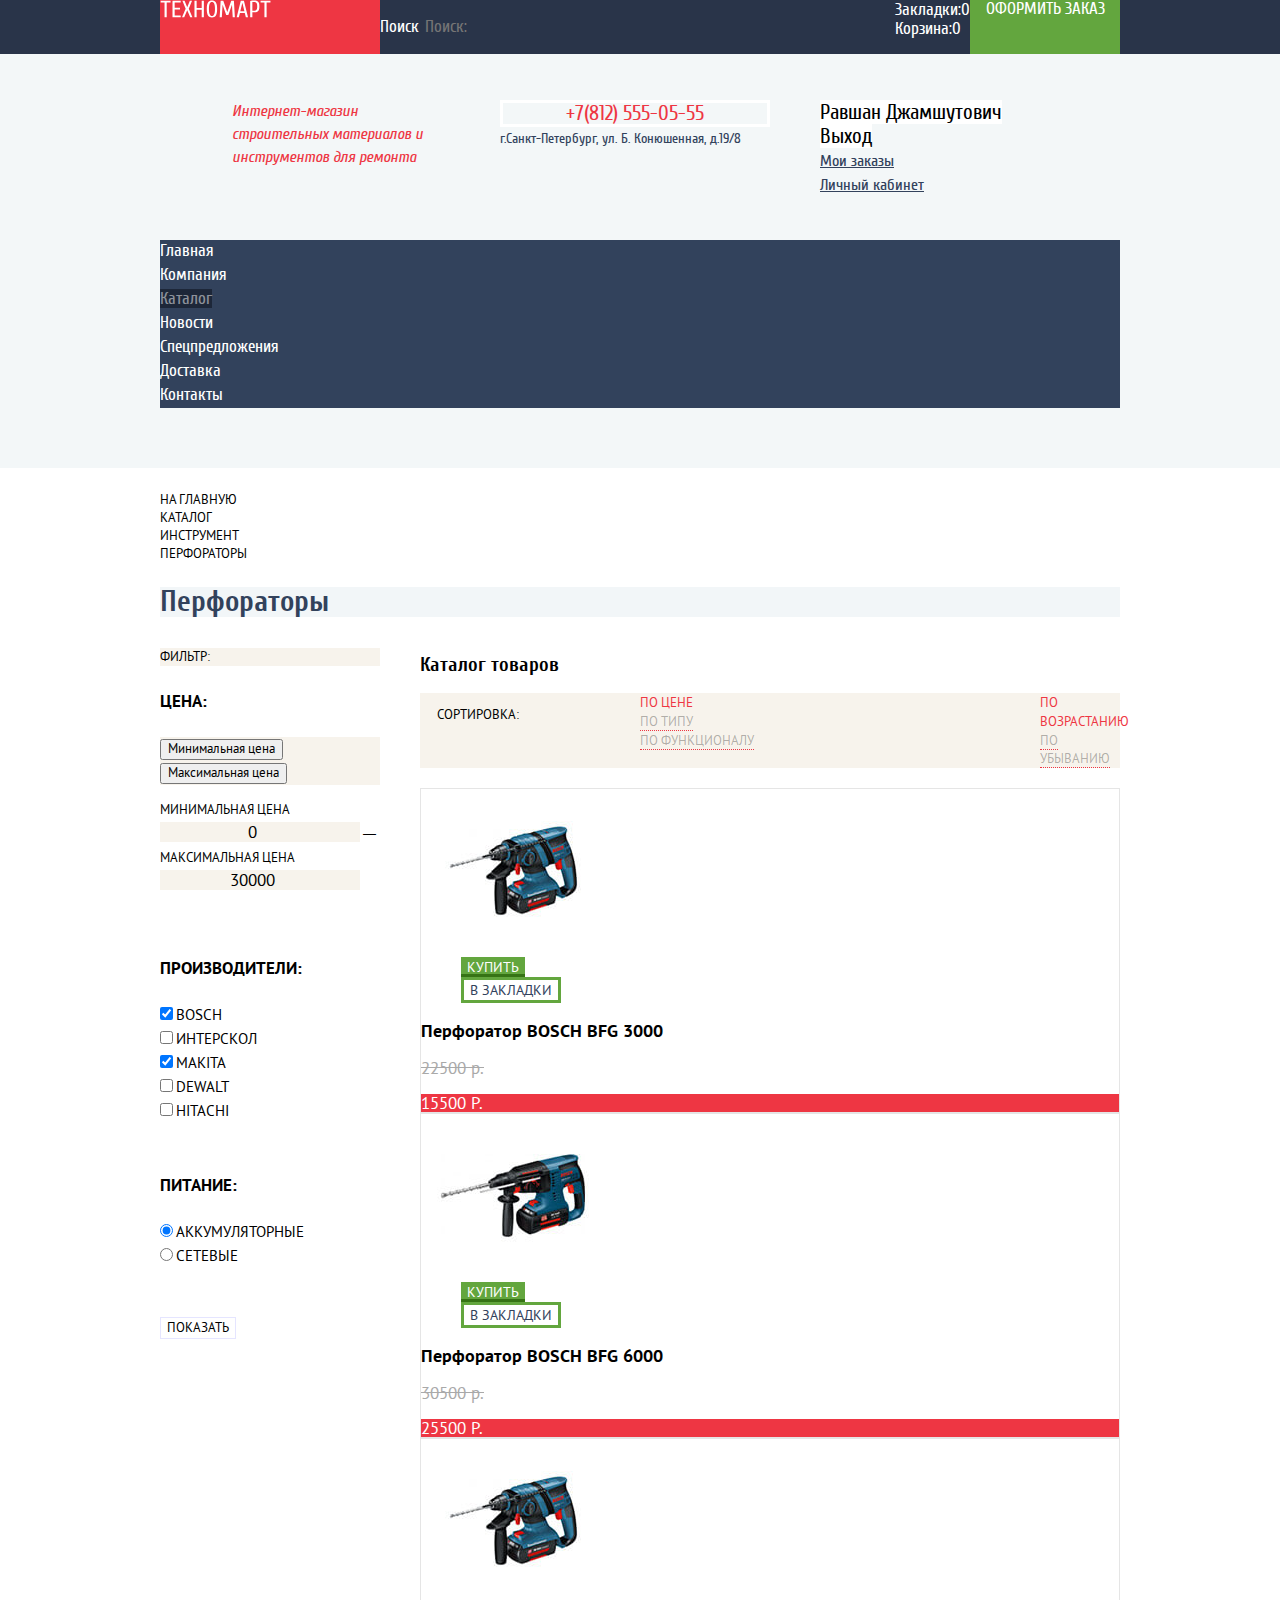
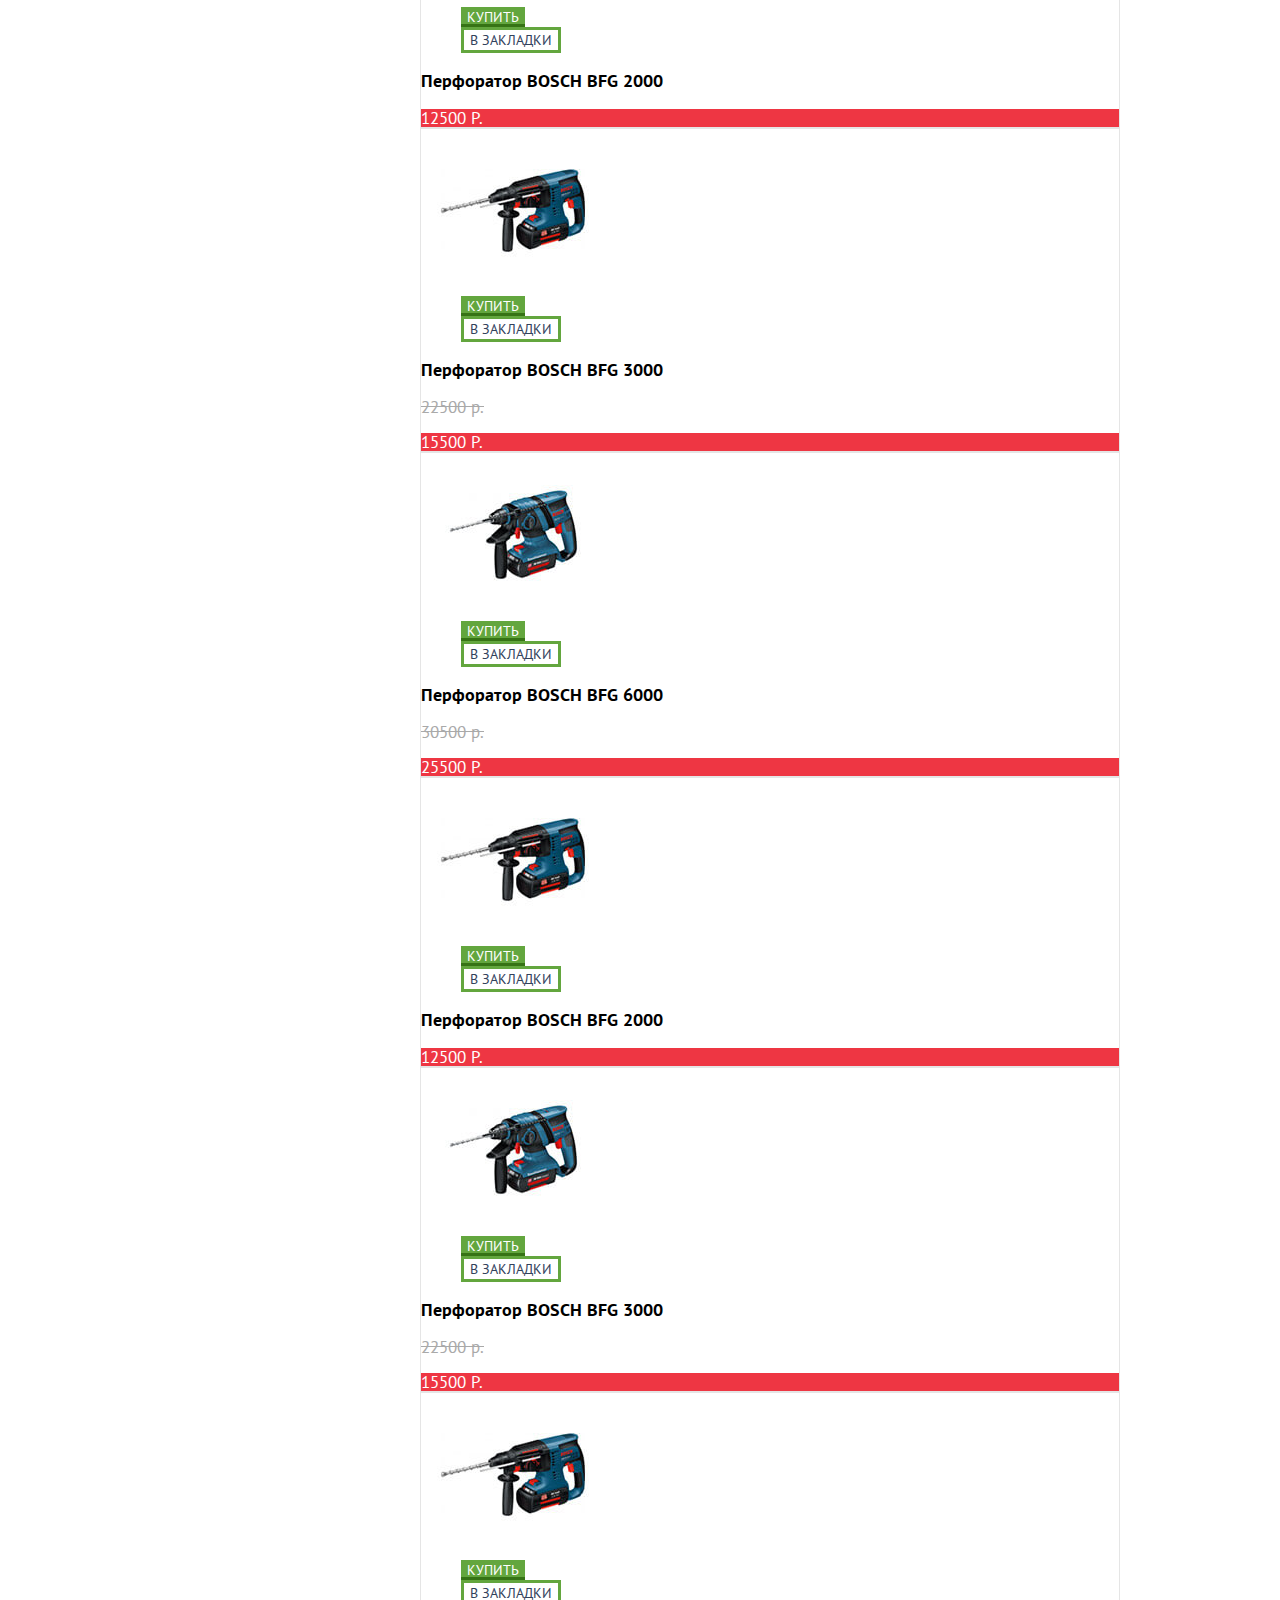
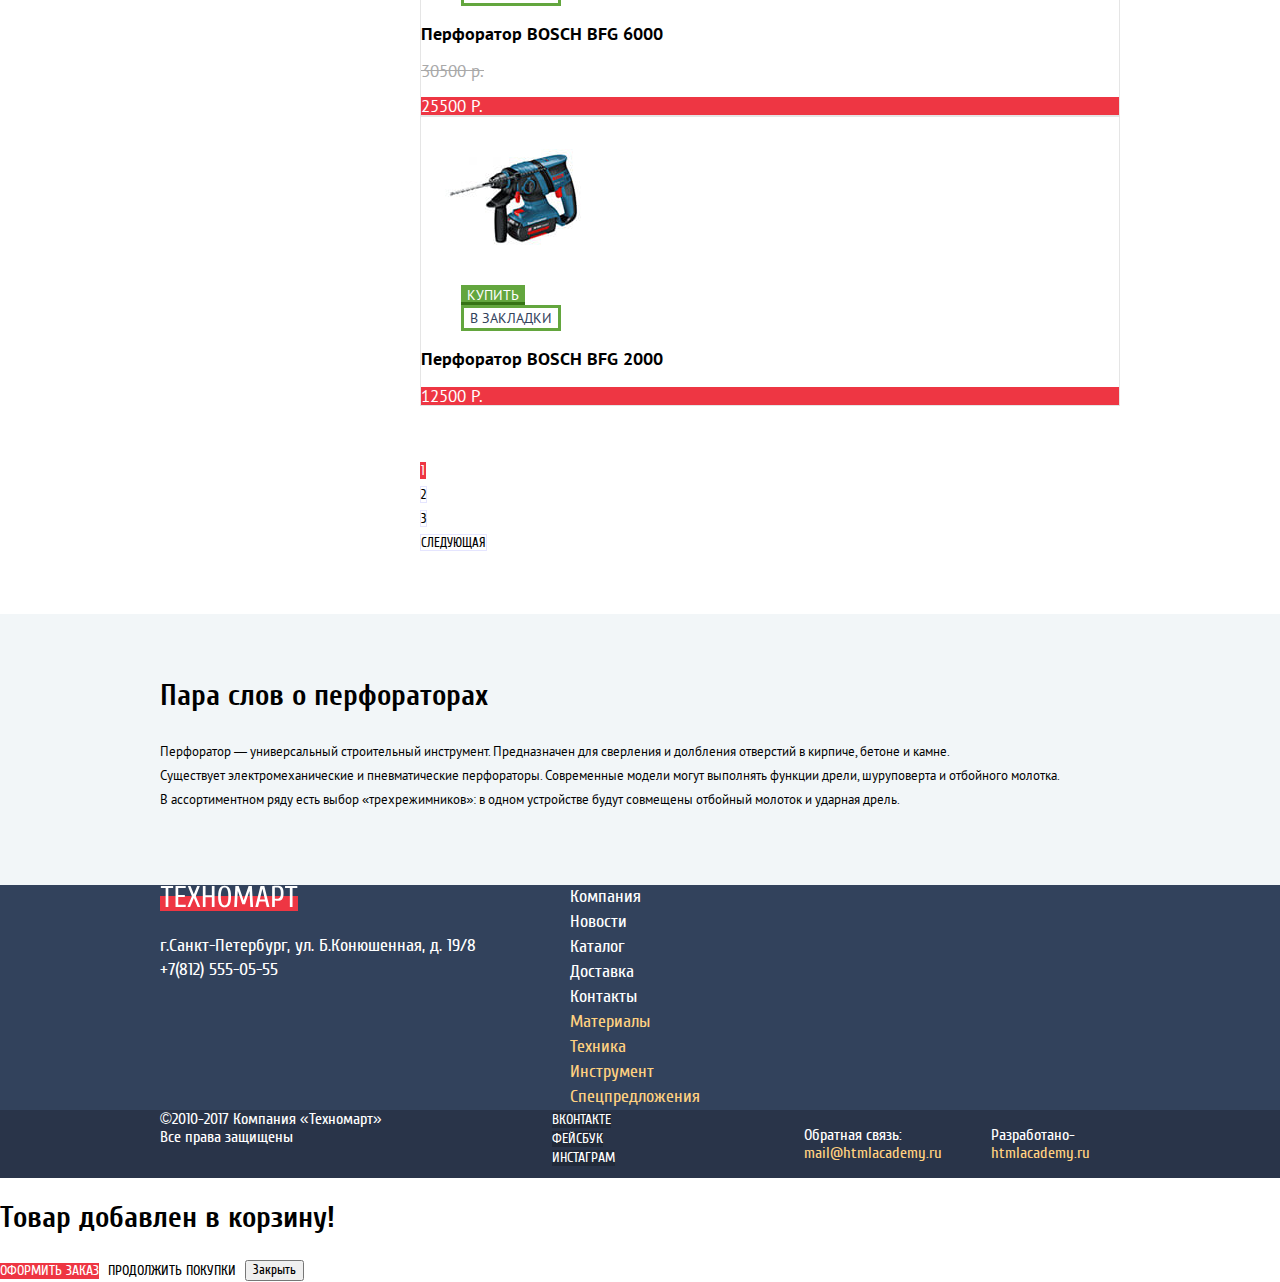
==== catalog.html @ 5a4600b7 "Реализация сетки сайта" ====
<!DOCTYPE html>
<html lang="ru">
  <head>
    <meta charset="utf-8">
    <title>HTML Academy: Техномарт</title>
    <link rel="stylesheet" href="css/normalize.css">
    <link rel="stylesheet" href="css/style.css">
  </head>
  <body>
    <header class="main-header main-header--inner">
      <div class="top-header">
        <div class="container top-header__container">
          <a class="logo top-header__logo" href="index.html">
            <img src="img/index-logo.svg" width="111" height="18" alt="Техномарт">
          </a>
          <div class="top-header__search">
            <form class="search" method="post" action="https://echo.htmlacademy.ru">
              <p>
                <label class="visually-hidden" for="header-search">Поиск</label>
                <input class="search__input" id="header-search" type="text" name="search" placeholder="Поиск:"/>
              </p>
            </form>
          </div>
          <ul class="services-navigation top-header__services">
            <li class="services-navigation__item services-navigation__item--bookmarks">
              <a class="button services-navigation__link services-navigation__link--empty" href="bookmarks.html">Закладки:<span>0</span></a>
            </li>
            <li class="services-navigation__item services-navigation__item--cart">
              <a class="button services-navigation__link services-navigation__link--empty" href="cart.html">Корзина:<span>0</span></a>
            </li>
          </ul>
          <a class="button top-header__order" href="order.html">Оформить заказ</a>
        </div>
      </div>
      <div class="container main-header__middle">
        <p class="main-header__title">Интернет-магазин строительных материалов и инструментов для ремонта</p>
        <div class="contact-info main-header__contact-info">
          <p class="contact-info__tel">+7(812) 555-05-55</p>
          <p class="contact-info__address">г.Санкт-Петербург, ул. Б.&nbsp;Конюшенная, д.19/8</p>
        </div>
        <div class="user main-header__user">
          <ul class="user__navigation main-header__user">
            <li>
              <a class="button user__button user__button--profile" href="profile.html">Равшан
                Джамшутович</a>
            </li>
            <li>
              <a class="button user__button" href="sing-out.html">Выход</a>
            </li>
          </ul>
          <ul class="user__services">
            <li>
              <a class="button user__button user__button--service" href="orders.html">Мои заказы</a>
            </li>
            <li>
              <a class="button user__button user__button--service" href="profile.html">Личный кабинет</a>
            </li>
          </ul>
        </div>
      </div>
      <div class="container">
        <nav class="navigation main-header__navigation">
          <ul class="navigation__list">
            <li class="navigation__item">
              <a class="navigation__link" href="index.html">Главная</a>
            </li>
            <li class="navigation__item">
              <a class="navigation__link" href="company.html">Компания</a>
            </li>
            <li class="navigation__item">
              <a class="navigation__link navigation__link--current">Каталог</a>
            </li>
            <li class="navigation__item">
              <a class="navigation__link" href="news.html">Новости</a>
            </li>
            <li class="navigation__item">
              <a class="navigation__link" href="special.html">Спецпредложения</a>
            </li>
            <li class="navigation__item">
              <a class="navigation__link" href="delivery.html">Доставка</a>
            </li>
            <li class="navigation__item">
              <a class="navigation__link" href="contacts.html">Контакты</a>
            </li>
          </ul>
        </nav>
      </div>
    </header>
    <main class="inner-page">
      <div class="container">
        <ul class="breadcrumbs inner-page__breadcrumbs">
          <li class="breadcrumbs__item breadcrumbs__item--home">
            <a class="breadcrumbs__link" href="index.html">На главную</a>
          </li>
          <li class="breadcrumbs__item">
            <a class="breadcrumbs__link" href="catalog.html">Каталог</a>
          </li>
          <li class="breadcrumbs__item">
            <a class="breadcrumbs__link" href="tools.html">Инструмент</a>
          </li>
          <li class="breadcrumbs_item breadcrumbs__item--current">
            Перфораторы
          </li>
        </ul>
        <h1 class="inner-page__title">Перфораторы</h1>
        <div class="inner-page__container">
          <section class="filter inner-page__filter">
            <h2 class="filter__title">Фильтр:</h2>
            <form method="post" action="https://echo.htmlacademy.ru">
              <fieldset class="range filter__group">
                <legend class="filter__group-title">Цена:</legend>
                <div class="range__view">
                  <button class="range__button" type="button">Минимальная цена</button>
                  <button class="range__button" type="button">Максимальная цена</button>
                </div>
                <p>
                  <label class="visually-hidden" for="range-min">Минимальная цена</label>
                  <input class="range__input" id="range-min" type="number" name="price-min" value="0" min="0">
                  <span>&mdash;</span>
                  <label class="visually-hidden" for="range-max">Максимальная цена</label>
                  <input class="range__input" id="range-max" type="number" name="price-max" value="30000" min="0">
                </p>
              </fieldset>
              <fieldset class="filter__group">
                <legend class="filter__group-title">Производители:</legend>
                <ul class="filter__list">
                  <li>
                    <input class="filter__input" id="brand-bosch" type="checkbox" name="brands" value="bosch" checked>
                    <label class="filter__label" for="brand-bosch">Bosch</label>
                  </li>
                  <li>
                    <input class="filter__input" id="brand-interscol" type="checkbox" name="brands" value="interscol">
                    <label class="filter__label" for="brand-interscol">Интерскол</label>
                  </li>
                  <li>
                    <input class="filter__input" id="brand-makita" type="checkbox" name="brands" value="makita" checked>
                    <label class="filter__label" for="brand-makita">Makita</label>
                  </li>
                  <li>
                    <input class="filter__input" id="brand-dewalt" type="checkbox" name="brands" value="dewalt">
                    <label class="filter__label" for="brand-dewalt">Dewalt</label>
                  </li>
                  <li>
                    <input class="filter__input" id="brand-hitachi" type="checkbox" name="brands" value="hitachi">
                    <label class="filter__label" for="brand-hitachi">Hitachi</label>
                  </li>
                </ul>
              </fieldset>
              <fieldset class="filter__group">
                <legend class="filter__group-title">Питание:</legend>
                <ul class="filter__list">
                  <li>
                    <input class="filter__input" id="power-battery" type="radio" name="power" value="power-battery"
                           checked>
                    <label class="filter__label" for="power-battery">Аккумуляторные</label>
                  </li>
                  <li>
                    <input class="filter__input" id="main-power-supply" type="radio" name="power"
                           value="main-power-supply">
                    <label class="filter__label" for="main-power-supply">Сетевые</label>
                  </li>
                </ul>
              </fieldset>
              <button class="button filter__button" type="submit">Показать</button>
            </form>
          </section>
          <section class="catalog inner-page__catalog">
            <h2 class="visually-hidden">Каталог товаров</h2>
            <div class="sort-panel catalog__sort">
              <p class="sort-panel__title">Сортировка:</p>
              <ul class="sort-panel__list">
                <li class="sort-panel__item">
                  <a class="button sort-panel__link sort-panel__link--current">По цене</a>
                </li>
                <li class="sort-panel__item">
                  <a class="button sort-panel__link" href="#">По типу</a>
                </li>
                <li class="sort-panel__item">
                  <a class="button sort-panel__link" href="#">По функционалу</a>
                </li>
              </ul>
              <ul class="sort-panel__list sort-panel__list--direction">
                <li class="sort-panel__item sort-panel__item--current">
                  <a class="button sort-panel__link sort-panel__link--current">По возрастанию</a>
                </li>
                <li class="sort-panel__item">
                  <a class="button sort-panel__link" href="#">По убыванию</a>
                </li>
              </ul>
            </div>
            <ul class="catalog__list">
              <li class="catalog__item">
                <article class="card">
                  <img class="card__thumbnail" src="img/products/tools-2.jpg" width="184" height="164"
                       alt="Перфоратор BOSCH BFG 3000">
                  <ul class="card__actions-list">
                    <li class="card__actions-item">
                      <button class="button card__actions-cart" type="button">Купить</button>
                    </li>
                    <li class="card__actions-item">
                      <button class="button card__actions-bookmark" type="button">В закладки</button>
                    </li>
                  </ul>
                  <a href="#"><h3 class="card__title">Перфоратор BOSCH BFG 3000</h3></a>
                  <p class="card__origin-price">22500 р.</p>
                  <div class="card__current-price">15500 р.</div>
                </article>
              </li>
              <li class="catalog__item">
                <article class="card">
                  <img class="card__thumbnail" src="img/products/tools-3.jpg" width="184" height="164"
                       alt="Перфоратор BOSCH BFG 6000">
                  <ul class="card__actions-list">
                    <li class="card__actions-item">
                      <button class="button card__actions-cart" type="button">Купить</button>
                    </li>
                    <li class="card__actions-item">
                      <button class="button card__actions-bookmark" type="button">В закладки</button>
                    </li>
                  </ul>
                  <a href="#"><h3 class="card__title">Перфоратор BOSCH BFG 6000</h3></a>
                  <p class="card__origin-price">30500 р.</p>
                  <div class="card__current-price">25500 р.</div>
                </article>
              </li>
              <li class="catalog__item">
                <article class="card card--new">
                  <img class="card__thumbnail" src="img/products/tools-2.jpg" width="184" height="164"
                       alt="Перфоратор BOSCH BFG 2000">
                  <ul class="card__actions-list">
                    <li class="card__actions-item">
                      <button class="button card__actions-cart" type="button">Купить</button>
                    </li>
                    <li class="card__actions-item">
                      <button class="button card__actions-bookmark" type="button">В закладки</button>
                    </li>
                  </ul>
                  <a href="#"><h3 class="card__title">Перфоратор BOSCH BFG 2000</h3></a>
                  <div class="card__current-price">12500 р.</div>
                </article>
              </li>
              <li class="catalog__item">
                <article class="card">
                  <img class="card__thumbnail" src="img/products/tools-3.jpg" width="184" height="164"
                       alt="Перфоратор BOSCH BFG 3000">
                  <ul class="card__actions-list">
                    <li class="card__actions-item">
                      <button class="button card__actions-cart" type="button">Купить</button>
                    </li>
                    <li class="card__actions-item">
                      <button class="button card__actions-bookmark" type="button">В закладки</button>
                    </li>
                  </ul>
                  <a href="#"><h3 class="card__title">Перфоратор BOSCH BFG 3000</h3></a>
                  <p class="card__origin-price">22500 р.</p>
                  <div class="card__current-price">15500 р.</div>
                </article>
              </li>
              <li class="catalog__item">
                <article class="card card--new">
                  <img class="card__thumbnail" src="img/products/tools-2.jpg" width="184" height="164"
                       alt="Перфоратор BOSCH BFG 6000">
                  <ul class="card__actions-list">
                    <li class="card__actions-item">
                      <button class="button card__actions-cart" type="button">Купить</button>
                    </li>
                    <li class="card__actions-item">
                      <button class="button card__actions-bookmark" type="button">В закладки</button>
                    </li>
                  </ul>
                  <a href="#"><h3 class="card__title">Перфоратор BOSCH BFG 6000</h3></a>
                  <p class="card__origin-price">30500 р.</p>
                  <div class="card__current-price">25500 р.</div>
                </article>
              </li>
              <li class="catalog__item">
                <article class="card">
                  <img class="card__thumbnail" src="img/products/tools-3.jpg" width="184" height="164"
                       alt="Перфоратор BOSCH BFG 2000">
                  <ul class="card__actions-list">
                    <li class="card__actions-item">
                      <button class="button card__actions-cart" type="button">Купить</button>
                    </li>
                    <li class="card__actions-item">
                      <button class="button card__actions-bookmark" type="button">В закладки</button>
                    </li>
                  </ul>
                  <a href="#"><h3 class="card__title">Перфоратор BOSCH BFG 2000</h3></a>
                  <div class="card__current-price">12500 р.</div>
                </article>
              </li>
              <li class="catalog__item">
                <article class="card card--new">
                  <img class="card__thumbnail" src="img/products/tools-2.jpg" width="184" height="164"
                       alt="Перфоратор BOSCH BFG 3000">
                  <ul class="card__actions-list">
                    <li class="card__actions-item">
                      <button class="button card__actions-cart" type="button">Купить</button>
                    </li>
                    <li class="card__actions-item">
                      <button class="button card__actions-bookmark" type="button">В закладки</button>
                    </li>
                  </ul>
                  <a href="#"><h3 class="card__title">Перфоратор BOSCH BFG 3000</h3></a>
                  <p class="card__origin-price">22500 р.</p>
                  <div class="card__current-price">15500 р.</div>
                </article>
              </li>
              <li class="catalog__item">
                <article class="card">
                  <img class="card__thumbnail" src="img/products/tools-3.jpg" width="184" height="164"
                       alt="Перфоратор BOSCH BFG 6000">
                  <ul class="card__actions-list">
                    <li class="card__actions-item">
                      <button class="button card__actions-cart" type="button">Купить</button>
                    </li>
                    <li class="card__actions-item">
                      <button class="button card__actions-bookmark" type="button">В закладки</button>
                    </li>
                  </ul>
                  <a href="#"><h3 class="card__title">Перфоратор BOSCH BFG 6000</h3></a>
                  <p class="card__origin-price">30500 р.</p>
                  <div class="card__current-price">25500 р.</div>
                </article>
              </li>
              <li class="catalog__item">
                <article class="card">
                  <img class="card__thumbnail" src="img/products/tools-2.jpg" width="184" height="164"
                       alt="Перфоратор BOSCH BFG 2000">
                  <ul class="card__actions-list">
                    <li class="card__actions-item">
                      <button class="button card__actions-cart" type="button">Купить</button>
                    </li>
                    <li class="card__actions-item">
                      <button class="button card__actions-bookmark" type="button">В закладки</button>
                    </li>
                  </ul>
                  <a href="#"><h3 class="card__title">Перфоратор BOSCH BFG 2000</h3></a>
                  <div class="card__current-price">12500 р.</div>
                </article>
              </li>
            </ul>
            <ul class="pagination">
              <li class="pagination__item">
                <a class="button pagination__link pagination__link--current">1</a>
              </li>
              <li class="pagination__item">
                <a class="button pagination__link" href="#">2</a>
              </li>
              <li class="pagination__item">
                <a class="button pagination__link" href="#">3</a>
              </li>
              <li class="pagination__item">
                <a class="button pagination__link" href="#">Следующая</a>
              </li>
            </ul>
          </section>
        </div>
      </div>
      <section class="tool-info inner-page__info">
        <div class="container">
          <h2 class="tool-info__title">Пара слов о перфораторах</h2>
          <p class="tool-info__text">Перфоратор&nbsp;&mdash; универсальный строительный инструмент. Предназначен для
            сверления и&nbsp;долбления отверстий в&nbsp;кирпиче, бетоне и&nbsp;камне.<br/>
            Существует электромеханические и&nbsp;пневматические перфораторы. Современные модели могут выполнять функции
            дрели, шуруповерта и&nbsp;отбойного молотка. В&nbsp;ассортиментном ряду есть выбор &laquo;трехрежимников&raquo;:
            в&nbsp;одном устройстве будут совмещены отбойный молоток и&nbsp;ударная дрель.</p>
        </div>
      </section>
    </main>
    <footer class="main-footer main-footer--inner">
      <div class="container main-footer__top">
        <div class="main-footer__info">
          <a class="logo main-footer__logo" href="index.html">
            <img src="img/index-logo.svg" width="138" height="23" alt="Техномарт">
          </a>
          <p class="main-footer__address">г.Санкт-Петербург, ул. Б.Конюшенная, д. 19/8 <br/> +7(812) 555-05-55</p>
        </div>
        <nav class="footer-navigation main-footer__navigation">
          <ul class="footer-navigation__list">
            <li class="footer-navigation__item">
              <a class="footer-navigation__link" href="company.html">Компания</a>
            </li>
            <li class="footer-navigation__item">
              <a class="footer-navigation__link" href="news.html">Новости</a>
            </li>
            <li class="footer-navigation__item">
              <a class="footer-navigation__link" href="catalog.html">Каталог</a>
            </li>
            <li class="footer-navigation__item">
              <a class="footer-navigation__link" href="delivery.html">Доставка</a>
            </li>
            <li class="footer-navigation__item">
              <a class="footer-navigation__link" href="contacts.html">Контакты</a>
            </li>
            <li class="footer-navigation__item">
              <a class="footer-navigation__link footer-navigation__link--sub" href="materials.html">Материалы</a>
            </li>
            <li class="footer-navigation__item">
              <a class="footer-navigation__link footer-navigation__link--sub" href="mechanism.html">Техника</a>
            </li>
            <li class="footer-navigation__item">
              <a class="footer-navigation__link footer-navigation__link--sub" href="tools.html">Инструмент</a>
            </li>
            <li class="footer-navigation__item">
              <a class="footer-navigation__link footer-navigation__link--sub" href="special.html">Спецпредложения</a>
            </li>
          </ul>
        </nav>
      </div>
      <div class="sub-footer">
        <div class="container sub-footer__container">
          <p class="sub-footer__copyright">&copy;2010-2017 Компания &laquo;Техномарт&raquo; Все права защищены</p>
          <div class="social sub-footer__social">
            <ul class="social__list">
              <li>
                <a class="button social-button" href="#">Вконтакте</a>
              </li>
              <li>
                <a class="button social-button" href="#">Фейсбук</a>
              </li>
              <li>
                <a class="button social-button" href="#">Инстаграм</a>
              </li>
            </ul>
          </div>
          <p class="sub-footer__mail">Обратная связь:<br/><a class="sub-footer__link" href="mailto:mail@htmlacademy.ru">mail@htmlacademy.ru</a>
          </p>
          <p class="sub-footer__development">Разработано-<a class="sub-footer__link" href="https://htmlacademy.ru/intensive/htmlcss">htmlacademy.ru</a>
          </p>
        </div>
      </div>
    </footer>

    <section class="modal modal--cart">
      <h2 class="modal__message">Товар добавлен в корзину!</h2>
      <a class="button button--default" href="order.html">Оформить заказ</a>
      <button class="button modal__button" type="button">Продолжить покупки</button>
      <button class="modal__close" type="button">Закрыть</button>
    </section>

  </body>
</html>
---- css/style.css ----
@font-face {
  font-weight: normal;
  font-family: "Cuprum";
  font-style: normal;

  src: url("../fonts/cuprum.woff2") format("woff2"), url("../fonts/cuprum.woff") format("woff");
}

@font-face {
  font-weight: bold;
  font-family: "Cuprum";
  font-style: normal;

  src: url("../fonts/cuprumbold.woff2") format("woff2"), url("../fonts/cuprumbold.woff") format("woff");
}

@font-face {
  font-weight: normal;
  font-family: "Cuprum";
  font-style: italic;

  src: url("../fonts/cuprumitalic.woff2") format("woff2"), url("../fonts/cuprumitalic.woff") format("woff");
}

@font-face {
  font-weight: normal;
  font-family: "PT Sans";
  font-style: normal;

  src: url("../fonts/ptsans.woff2") format("woff2"), url("../fonts/ptsans.woff") format("woff");
}

@font-face {
  font-weight: bold;
  font-family: "PT Sans";
  font-style: normal;

  src: url("../fonts/ptsansbold.woff2") format("woff2"), url("../fonts/ptsansbold.woff") format("woff");
}



body {
  min-width: 960px;
  margin: 0;
  padding: 0;

  font-size: 13px;
  line-height: 24px;
  font-family: "Cuprum", "Arial", sans-serif;
  color: rgb(0, 0, 0);
  font-style: normal;

  background-color: rgb(255, 255, 255);
}

a {
  text-decoration: none;
}

.container {
  width: 960px;
  margin: 0 auto;
  padding: 0 10px;
}

.main-header {
  margin-bottom: 59px;
  padding-bottom: 60px;

  background-color: rgb(243, 247, 248);
}

.main-header--inner {
  margin-bottom: 23px;
}

.main-header__middle {
  display: flex;
  justify-content: flex-end;
  margin-bottom: 44px;
}

.button {
  font-size: 14px;
  line-height: 18px;
  vertical-align: middle;
  text-align: center;
  color: rgb(255, 255, 255);
  text-transform: uppercase;

  border: none;
  cursor: pointer;
}

.button--default {
  background-color: rgb(238, 54, 67);
}

.button--default:focus,
.button--default:hover {
  background-color: rgb(202, 44, 55);
}

.button--default:active {
  background-color: rgb(186, 39, 50);
}

.logo {
  color: rgb(255, 255, 255);

  background-color: rgb(238, 54, 67);
}

.logo:focus,
.logo:hover {
  background-color: rgb(202, 44, 55);
}

.logo:active {
  background-color: rgb(186, 39, 50);
}

.top-header {
  margin-bottom: 46px;

  font-size: 17px;
  line-height: 18px;
  color: rgb(255, 255, 255);

  background-color: rgb(41, 52, 73);
}

.top-header__container {
  display: flex;
}

.top-header__logo {
  width: 220px;
}

.top-header__order {
  width: 150px;

  font: inherit;

  background-color: rgb(99, 166, 62);
}

.top-header__order:focus,
.top-header__order:hover {
  background-color: rgb(95, 187, 45);
}

.top-header__order:active {
  color: rgba(255, 255, 255, 0.6);

  background-color: rgb(81, 133, 52);
}

.top-header__search {
  width: 270px;
}

.search__input {
  font: inherit;

  background-color: transparent;
  border: none;
}

.search__input:hover {
  background-color: rgb(33, 42, 58);
}

.search__input:focus {
  color: rgb(0, 0, 0);

  background-color: rgb(255, 255, 255);
}

.services-navigation {
  margin: 0;
  padding: 0;

  list-style: none;
}

.top-header__services {
  margin-left: auto;
}

.services-navigation__link {
  font: inherit;
  text-transform: none;

  background-color: rgb(238, 54, 67);
}

.services-navigation__link:focus,
.services-navigation__link:hover {
  background-color: rgb(202, 44, 55);
}

.services-navigation__link:active {
  color: rgba(255, 255, 255, 0.6);

  background-color: rgb(186, 39, 50);
}

.services-navigation__link--empty {
  background-color: transparent;
}

.services-navigation__link--empty:focus,
.services-navigation__link--empty:hover {
  background-color: rgb(33, 42, 58);
}

.services-navigation__link--empty:active {
  color: rgba(255, 255, 255, 0.6);

  background-color: rgb(22, 29, 41);
}

.main-header__title {
  width: 197px;
  margin: 0;
  margin-right: 71px;

  font-size: 16px;
  line-height: 23px;
  color: rgb(238, 54, 67);
  font-style: italic;
}

.contacts {
  width: 300px;
}

.main-header__contact-info {
  margin-right: 50px;
}

.contact-info {
  width: 270px;
}

.contact-info__tel {
  margin: 0;

  font-size: 21px;
  line-height: 21px;
  text-align: center;
  color: rgb(238, 54, 67);

  border: 3px solid rgb(255, 255, 255);
}

.contact-info__address {
  margin: 0;

  font-size: 14px;
  line-height: 24px;
  color: rgb(50, 66, 92);
}

.about {
  width: 540px;
}

.user {
  width: 300px;
}

.user__navigation {
  margin: 0;
  padding: 0;

  list-style: none;
}

.user__button {
  font-size: 21px;
  line-height: 21px;
  color: rgb(0, 0, 0);
  text-transform: none;

  background-color: rgb(255, 255, 255);
}

.user__button:focus,
.user__button:hover {
  color: rgb(238, 54, 67);
}

.user__button:active {
  color: rgba(0, 0, 0, 0.3);
}

.user__button--profile:focus,
.user__button--profile:hover {
  color: rgb(0, 0, 0);
}

.user__services {
  margin: 0;
  padding: 0;

  list-style: none;
}

.user__button--service {
  font-size: 16px;
  line-height: 18px;
  color: rgb(50, 66, 92);
  text-transform: none;
  text-decoration: underline;

  background-color: transparent;
}

.navigation {
  color: rgb(255, 255, 255);

  background-color: rgb(50, 66, 92);
}

.navigation__list {
  margin: 0;
  padding: 0;

  list-style: none;
}

.navigation__link {
  font-size: 17px;
  line-height: 17px;
  color: rgb(255, 255, 255);
}

.navigation__link:focus,
.navigation__link:hover {
  background-color: rgb(41, 52, 73);
}

.navigation__link:active,
.navigation__link--current,
.navigation__link--current:focus,
.navigation__link--current:hover {
  color: rgba(255, 255, 255, 0.5);

  background-color: rgb(29, 39, 57);
}



.index-page__promo {
  margin-bottom: 53px;
}

.index-page__hits {
  margin-bottom: 21px;
}

.index-page__hits--last {
  margin-bottom: 85px;
}

.index-page__services {
  margin-bottom: 82px;
}



.inner-page__container {
  display: flex;
  justify-content: space-between;
  margin-bottom: 60px;
}

.inner-page__filter {
  width: 220px;
}

.inner-page__catalog {
  width: 700px;
}

.promo-card {
  color: rgb(255, 255, 255);
}

.promo-card--gold {
  background-color: rgb(255, 191, 71);
}

.promo-card--darkturquoise {
  background-color: rgb(59, 188, 227);
}

.promo-card--hotpink {
  background-color: rgb(220, 145, 216);
}

.promo-card--lightgreen {
  background-color: rgb(142, 215, 143);
}

.promo-card__title {
  font-weight: bold;
  font-size: 24px;
  line-height: 30px;
}

.promo-card__link {
  font-size: 14px;
  line-height: 18px;
  color: rgb(255, 255, 255);
  text-transform: uppercase;

  background-color: rgba(0, 0, 0, 0.1);
}

.promo-card__link:focus,
.promo-card__link:hover {
  background-color: rgba(0, 0, 0, 0.2);
}

.promo-card__link:active {
  background-color: rgba(0, 0, 0, 0.3);
}

.carousel__slide-list {
  margin: 0;
  padding: 0;

  list-style: none;
}

.slide {
  color: rgb(255, 255, 255);
  text-transform: uppercase;
  /*временно чтобы было видно текст*/

  background-color: rgb(104, 92, 83);
}

.slide__title {
  font-size: 36px;
  line-height: 36px;
}

.slide__text {
  font-size: 18px;
  line-height: 24px;
}

.hits__list {
  margin: 0;
  padding: 0;

  list-style: none;
}

.hits__headline {
  display: flex;
  justify-content: space-between;
  margin-bottom: 20px;
  padding: 25px;

  background-color: rgb(249, 245, 240);
}

.hits__title {
  margin: 0;

  font-size: 30px;
  line-height: 30px;
  color: rgb(50, 66, 92);
  text-transform: uppercase;
}

.card {
  font-size: 17px;
  line-height: 18px;
  font-family: "PT Sans", "Arial", sans-serif;
  color: rgb(0, 0, 0);

  background-color: rgb(255, 255, 255);
  border: 1px solid rgb(229, 229, 229);
}

.card__title {
  font-size: 18px;
  line-height: 20px;
  color: rgb(0, 0, 0);
}

.card__actions-list {
  list-style: none;
}

.card__actions-bookmark {
  color: rgb(50, 66, 92);

  background-color: rgb(255, 255, 255);
  border: 3px solid rgb(99, 166, 62);
}

.card__actions-bookmark:focus,
.card__actions-bookmark:hover {
  background-color: rgb(255, 255, 255);
  border: 3px solid rgb(50, 66, 92);
}

.card__actions-bookmark:active {
  color: rgb(50, 66, 92);

  background-color: rgb(255, 255, 255);
  border: 3px solid rgb(50, 66, 92);
  opacity: 0.3;
}

.card__actions-cart {
  background-color: rgb(99, 166, 62);
  box-shadow: inset 0 -3px 0 0 rgb(54, 115, 21);
}

.card__actions-cart:focus,
.card__actions-cart:hover {
  background-color: rgb(95, 187, 45);
}

.card__actions-cart:active {
  background-color: rgb(81, 133, 52);
  box-shadow: none;
}

.card__origin-price {
  color: rgb(169, 169, 169);
  text-decoration: line-through;
}

.card__current-price {
  color: rgb(255, 255, 255);
  text-transform: uppercase;

  background-color: rgb(238, 54, 67);
}

.services {
  padding-top: 68px;

  font-size: 13px;
  line-height: 24px;
  font-family: "PT Sans", "Arial", sans-serif;
  color: rgb(0, 0, 0);

  background-color: rgb(244, 248, 249);
}

.services__title {
  margin: 0;
  margin-bottom: 29px;

  font-size: 30px;
  line-height: 30px;
  font-family: "Cuprum", "Arial", sans-serif;
  text-transform: uppercase;
}

.services__text {
  margin: 0;
  margin-bottom: 13px;
}

.tabs {
  display: flex;
  justify-content: space-between;
}

.tabs__links {
  width: 240px;
  margin: 0;
  padding: 0;

  list-style: none;
}

.tabs__link {
  font-size: 21px;
  line-height: 30px;
  font-family: "Cuprum", "Arial", sans-serif;
  color: rgb(255, 255, 255);

  background-color: rgb(50, 66, 92);
}

.tabs__link:focus,
.tabs__link:hover {
  background-color: rgb(41, 52, 73);
}

.tabs__link:active,
.tabs__link--current,
.tabs__link--current:focus,
.tabs__link--current:hover {
  color: rgb(50, 66, 92);

  background-color: rgb(255, 255, 255);
}

.tabs__list {
  width: 620px;
  margin: 0;
  padding: 0;

  list-style: none;
}

.tabs__item-title {
  font-size: 36px;
  line-height: 43px;
  font-family: "Cuprum", "Arial", sans-serif;
  color: rgb(50, 66, 92);
  text-transform: uppercase;
}

.company-info {
  font-size: 13px;
  line-height: 24px;
  font-family: "PT Sans", "Arial", sans-serif;
  color: rgb(0, 0, 0);

  background-color: rgb(255, 255, 255);
}

.company-info__container {
  display: flex;
  justify-content: space-between;
}

.company-info__title {
  margin: 0;

  font-size: 30px;
  line-height: 30px;
  font-family: "Cuprum", "Arial", sans-serif;
}

.list {
  list-style: none;
  font-size: 18px;
  line-height: 20px;
  font-family: "Cuprum", "Arial", sans-serif;
}

.main-footer {
  margin-top: 86px;

  color: rgb(255, 255, 255);

  background-color: rgb(50, 66, 92);
}

.main-footer--inner {
  margin-top: 0;
}

.main-footer__top {
  display: flex;
  justify-content: space-between;
}

.main-footer__info {
  width: 380px;
}

.main-footer__navigation {
  width: 550px;
}

.main-footer__address {
  font-size: 18px;
  line-height: 24px;
}

.footer-navigation__list {
  margin: 0;
  padding: 0;

  list-style: none;
}

.footer-navigation__link {
  font-size: 18px;
  line-height: 24px;
  color: rgb(255, 255, 255);
  text-decoration: none;
}

.footer-navigation__link--sub {
  color: rgb(255, 209, 128);
}

.footer-navigation__link:focus,
.footer-navigation__link:hover {
  text-decoration: underline;
}

.footer-navigation__link:active {
  opacity: 0.5;
}

.sub-footer {
  font-size: 16px;
  line-height: 18px;
  color: rgb(255, 255, 255);

  background-color: rgb(41, 52, 73);
}

.sub-footer__container {
  display: flex;
}

.sub-footer__copyright {
  width: 230px;
  margin: 0;
  margin-right: 162px;
}

.sub-footer__social {
  width: 132px;
  margin-right: 120px;
}

.sub-footer__mail {
  width: 140px;
  margin-right: 47px;
}

.sub-footer__development {
  width: 100px;
}

.social__list {
  margin: 0;
  padding: 0;

  list-style: none;
}

.social-button {
  background-color: rgb(33, 42, 58);
}

.social-button:focus,
.social-button:hover,
.social-button:active {
  background-color: rgb(238, 54, 67);
}

.sub-footer__link {
  font: inherit;
  color: rgb(255, 209, 128);
}

.sub-footer__link:focus,
.sub-footer__link:hover {
  text-decoration: underline;
}

.sub-footer__link:active {
  color: rgb(238, 54, 67);
}

.feedback__label {
  font-size: 18px;
  line-height: 18px;
  color: rgb(0, 0, 0);
}

.feedback__input {
  font: inherit;
  line-height: 18px;

  background-color: transparent;
  border: 2px solid rgb(222, 227, 228);
}

.feedback__input:hover {
  border: 2px solid rgb(181, 181, 181);
}

.feedback__input:focus {
  border: 2px solid rgb(238, 54, 67);
}

.breadcrumbs {
  margin: 0;
  padding: 0;

  list-style: none;
  font-size: 13px;
  line-height: 18px;
  font-family: "PT Sans", "Arial", sans-serif;
  color: rgb(0, 0, 0);
  text-transform: uppercase;
}

.inner-page__breadcrumbs {
  margin-bottom: 24px;
}

.breadcrumbs__link {
  font: inherit;
  color: rgb(0, 0, 0);
}

.breadcrumbs__link:focus,
.breadcrumbs__link:hover {
  text-decoration: underline;
}

.breadcrumbs__link:active {
  color: rgba(0, 0, 0, 0.3);
  text-decoration: none;
}

.inner-page__title {
  margin-bottom: 20px;

  font-size: 30px;
  line-height: 30px;
  color: rgb(50, 66, 92);

  background-color: rgb(242, 246, 248);
}

.filter {
  font-family: "PT Sans", "Arial", sans-serif;
  text-transform: uppercase;
}

.filter__title {
  margin-bottom: 20px;

  font-weight: normal;
  font-size: 13px;
  line-height: 18px;

  background-color: rgb(247, 243, 236);
}

.filter__group {
  margin: 0;
  margin-bottom: 25px;
  padding: 0;
  padding-bottom: 21px;

  border: none;
}

.filter__group-title {
  margin-bottom: 21px;

  font-weight: bold;
  font-size: 17px;
  line-height: 30px;
}

.filter__list {
  margin: 0;
  padding: 0;

  list-style: none;
}

.filter__label {
  font-size: 15px;
  line-height: 20px;
}

.filter__input:disabled + .filter__label {
  opacity: 0.4;
}

.filter__button {
  font-size: 13px;
  line-height: 18px;
  color: rgb(0, 0, 0);

  background-color: rgb(255, 255, 255);
  border: 1px solid rgb(229, 229, 299);
}

.filter__button:focus,
.filter__button:hover {
  border-color: rgb(189, 198, 202);
}

.filter__button:active {
  border-color: rgb(238, 54, 67);
}

.range__view {
  background-color: rgb(247, 243, 236);
}

.range__input {
  font-size: 17px;
  line-height: 18px;
  font-family: inherit;
  text-align: center;
  color: rgb(0, 0, 0);

  background-color: rgb(247, 243, 236);
  border: none;
}

.sort-panel {
  display: flex;
  padding: 0 17px;

  font-size: 13px;
  line-height: 18px;
  font-family: "PT Sans", "Arial", sans-serif;
  color: rgb(0, 0, 0);
  text-transform: uppercase;

  background-color: rgb(247, 243, 236);
}

.catalog__sort {
  margin-bottom: 20px;
}

.sort-panel__title {
  margin-right: auto;
}

.sort-panel__list {
  width: 380px;
  margin: 0;
  margin-right: 20px;
  padding: 0;

  list-style: none;
}

.sort-panel__list--direction {
  width: 43px;
}

.sort-panel__link {
  font: inherit;
  color: rgba(0, 0, 0, 0.3);

  border-bottom: 1px dotted rgb(238, 54, 67);
}

.sort-panel__link:focus,
.sort-panel__link:hover {
  color: rgb(0, 0, 0);

  border-bottom-style: solid;
}

.sort-panel__link:active,
.sort-panel__link--current,
.sort-panel__link--current:focus,
.sort-panel__link--current:hover,
.sort-panel__link--current:active {
  color: rgb(238, 54, 67);

  border: none;
}

.catalog__list {
  margin: 0;
  margin-bottom: 52px;
  padding: 0;

  list-style: none;
}

.pagination {
  margin: 0;
  padding: 0;

  list-style: none;
}

.pagination__link {
  font-size: 13px;
  line-height: 18px;
  color: rgb(0, 0, 0);

  background-color: rgb(255, 255, 255);
  border: 1px solid rgb(229, 229, 299);
}

.pagination__link:focus,
.pagination__link:hover {
  border-color: rgb(189, 198, 202);
}

.pagination__link:active {
  border-color: rgb(238, 54, 67);
}

.pagination__link--current,
.pagination__link--current:focus,
.pagination__link--current:hover,
.pagination__link--current:active {
  color: rgb(255, 255, 255);

  background-color: rgb(238, 54, 67);
  border-color: rgb(238, 54, 67);
}

.tool-info {
  padding-top: 67px;
  padding-bottom: 73px;

  background-color: rgb(242, 246, 248);
}

.tool-info__title {
  margin: 0;
  margin-bottom: 29px;

  font-size: 30px;
  line-height: 30px;
}

.tool-info__text {
  margin: 0;

  font-size: 13px;
  line-height: 24px;
  font-family: "PT Sans", "Arial", sans-serif;
}

.modal__message {
  font-size: 30px;
  line-height: 30px;
  color: rgb(0, 0, 0);

  background-color: rgb(255, 255, 255);
}

.modal__button {
  color: rgb(0, 0, 0);

  background-color: rgb(255, 255, 255);
}
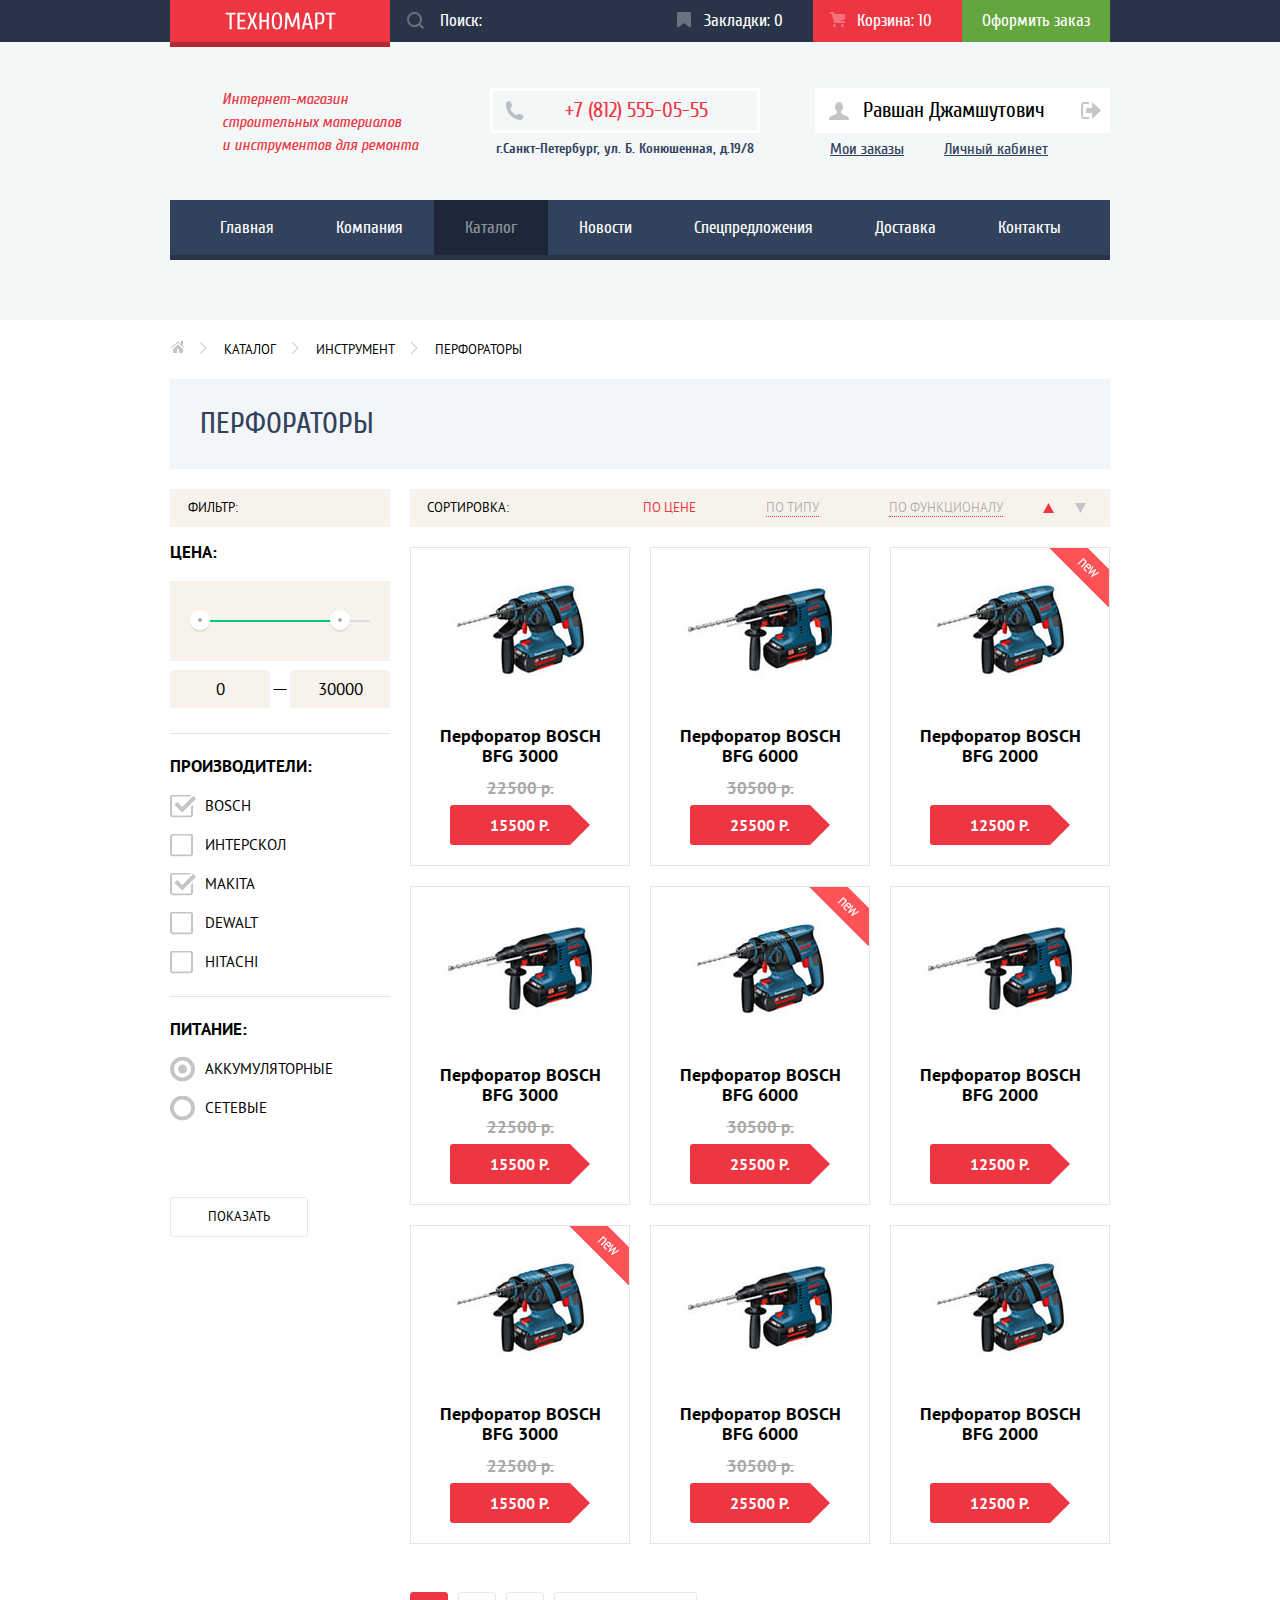
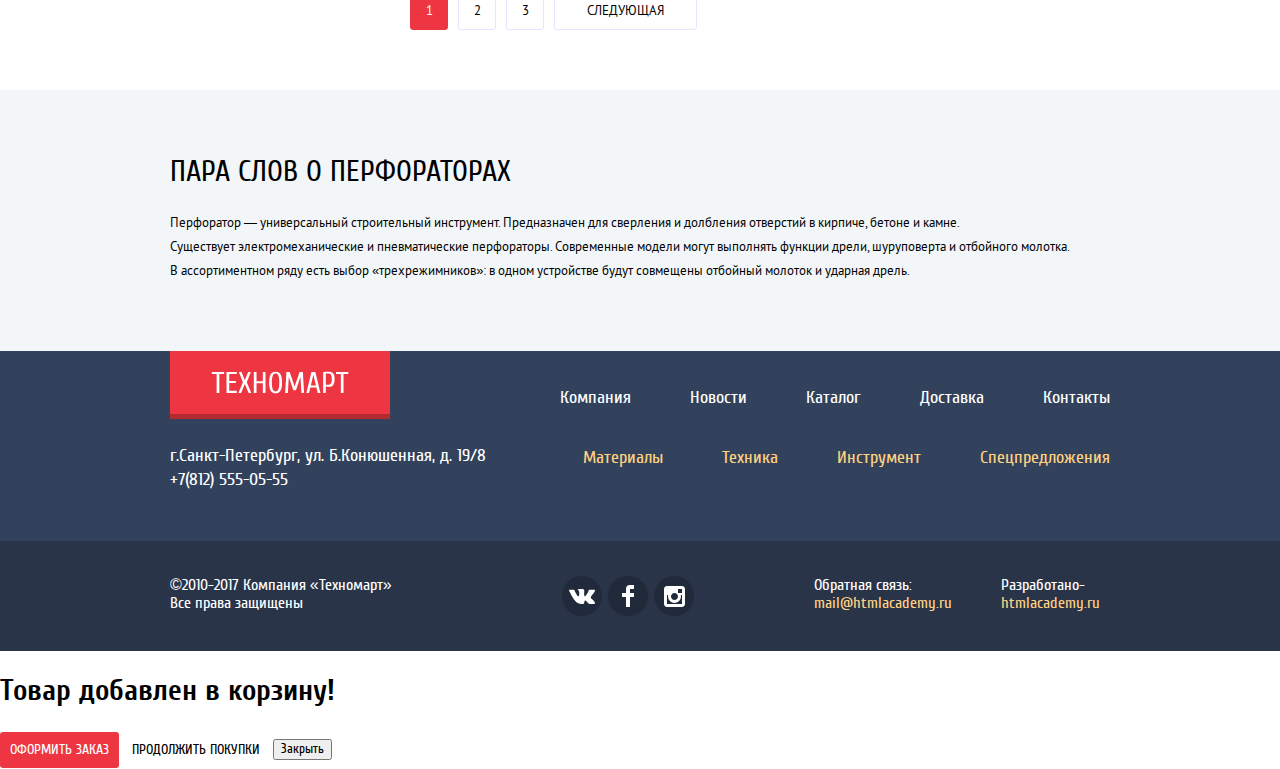
==== commit 5c4be34d: "Верстка декоративных элементов" ====
--- a/catalog.html
+++ b/catalog.html
@@ -6,8 +6,8 @@
     <link rel="stylesheet" href="css/normalize.css">
     <link rel="stylesheet" href="css/style.css">
   </head>
-  <body>
-    <header class="main-header main-header--inner">
+  <body class="inner-page">
+    <header class="main-header inner-page__header">
       <div class="top-header">
         <div class="container top-header__container">
           <a class="logo top-header__logo" href="index.html">
@@ -15,45 +15,60 @@
           </a>
           <div class="top-header__search">
             <form class="search" method="post" action="https://echo.htmlacademy.ru">
-              <p>
+              <p class="search__content">
                 <label class="visually-hidden" for="header-search">Поиск</label>
                 <input class="search__input" id="header-search" type="text" name="search" placeholder="Поиск:"/>
+                <svg class="search__icon" xmlns="http://www.w3.org/2000/svg" width="17" height="17" viewBox="0 0 17 17" fill="#ffffff">
+                  <path d="M17 15.586l-3.542-3.542A7.465 7.465 0 0 0 15 7.5 7.5 7.5 0 1 0 7.5 15c1.71 0 3.282-.579 4.544-1.542L15.586 17 17 15.586zM2 7.5C2 4.467 4.467 2 7.5 2 10.532 2 13 4.467 13 7.5c0 3.032-2.468 5.5-5.5 5.5A5.506 5.506 0 0 1 2 7.5z"/>
+                </svg>
               </p>
             </form>
           </div>
           <ul class="services-navigation top-header__services">
             <li class="services-navigation__item services-navigation__item--bookmarks">
-              <a class="button services-navigation__link services-navigation__link--empty" href="bookmarks.html">Закладки:<span>0</span></a>
+              <a class="button services-navigation__link services-navigation__link--bookmark services-navigation__link--empty" href="bookmarks.html">Закладки: <span>0</span></a>
             </li>
             <li class="services-navigation__item services-navigation__item--cart">
-              <a class="button services-navigation__link services-navigation__link--empty" href="cart.html">Корзина:<span>0</span></a>
+              <a class="button services-navigation__link" href="cart.html">Корзина: <span>10</span></a>
             </li>
           </ul>
           <a class="button top-header__order" href="order.html">Оформить заказ</a>
         </div>
       </div>
       <div class="container main-header__middle">
-        <p class="main-header__title">Интернет-магазин строительных материалов и инструментов для ремонта</p>
+        <p class="main-header__title">Интернет-магазин строительных материалов <br> и инструментов для ремонта</p>
         <div class="contact-info main-header__contact-info">
-          <p class="contact-info__tel">+7(812) 555-05-55</p>
+          <p class="contact-info__tel">+7 (812) 555-05-55</p>
           <p class="contact-info__address">г.Санкт-Петербург, ул. Б.&nbsp;Конюшенная, д.19/8</p>
         </div>
         <div class="user main-header__user">
           <ul class="user__navigation main-header__user">
             <li>
-              <a class="button user__button user__button--profile" href="profile.html">Равшан
-                Джамшутович</a>
+              <a class="user__button user__button--icon" href="profile.html">
+                <svg class="user__icon" xmlns="http://www.w3.org/2000/svg" width="20" height="18" viewBox="0 0 20 18" fill="#c5c5c5">
+                  <path d="M17.881 14.166c-2.144-.735-4.256-1.666-5.207-2.39-.657-.501-.77-1.618-.517-2.415 1.118-.903 1.864-2.477 1.864-4.278C14.021 2.276 12.221 0 10 0S5.979 2.276 5.979 5.083c0 1.801.746 3.374 1.863 4.277.253.798.141 1.915-.517 2.416-.95.724-3.063 1.654-5.207 2.39S0 18 0 18h20s.025-3.099-2.119-3.834z"/>
+                </svg>
+                Равшан Джамшутович
+              </a>
             </li>
             <li>
-              <a class="button user__button" href="sing-out.html">Выход</a>
+              <a class="user__button user__button--logout" href="sing-out.html">
+                <svg class="user__icon" xmlns="http://www.w3.org/2000/svg" width="21" height="17" viewBox="0 0 21 17" fill="#c5c5c5">
+                  <g>
+                    <path d="M21 8.5L12.125 0v6h-6v5h6v6z"/>
+                    <path d="M3.106 13.952V3.048c.018-.376.171-1.057 1.01-1.057h5.027V0H4.116C1.938 0 1.112 1.81 1.087 3.027v10.946C1.112 15.189 1.938 17 4.116 17h5.027v-1.99H4.116c-.839 0-.992-.683-1.01-1.058z"/>
+                  </g>
+                </svg>
+                <span class="visually-hidden">Выход</span>
+              </a>
             </li>
           </ul>
           <ul class="user__services">
             <li>
-              <a class="button user__button user__button--service" href="orders.html">Мои заказы</a>
+              <a class="user__button user__button--service" href="orders.html">Мои заказы</a>
             </li>
             <li>
-              <a class="button user__button user__button--service" href="profile.html">Личный кабинет</a>
+              <a class="user__button user__button--service" href="profile.html">Личный кабинет</a>
             </li>
           </ul>
         </div>
@@ -86,11 +101,11 @@
         </nav>
       </div>
     </header>
-    <main class="inner-page">
+    <main>
       <div class="container">
         <ul class="breadcrumbs inner-page__breadcrumbs">
-          <li class="breadcrumbs__item breadcrumbs__item--home">
-            <a class="breadcrumbs__link" href="index.html">На главную</a>
+          <li class="breadcrumbs__item">
+            <a class="breadcrumbs__link breadcrumbs__link--home" href="index.html"><span class="visually-hidden">На главную</span></a>
           </li>
           <li class="breadcrumbs__item">
             <a class="breadcrumbs__link" href="catalog.html">Каталог</a>
@@ -110,10 +125,10 @@
               <fieldset class="range filter__group">
                 <legend class="filter__group-title">Цена:</legend>
                 <div class="range__view">
-                  <button class="range__button" type="button">Минимальная цена</button>
-                  <button class="range__button" type="button">Максимальная цена</button>
+                  <button class="range__button range__button--min" type="button"><span class="visually-hidden">Минимальная цена</span></button>
+                  <button class="range__button range__button--max" type="button"><span class="visually-hidden">Максимальная цена</span></button>
                 </div>
-                <p>
+                <p class="range__inputs">
                   <label class="visually-hidden" for="range-min">Минимальная цена</label>
                   <input class="range__input" id="range-min" type="number" name="price-min" value="0" min="0">
                   <span>&mdash;</span>
@@ -124,40 +139,61 @@
               <fieldset class="filter__group">
                 <legend class="filter__group-title">Производители:</legend>
                 <ul class="filter__list">
-                  <li>
-                    <input class="filter__input" id="brand-bosch" type="checkbox" name="brands" value="bosch" checked>
-                    <label class="filter__label" for="brand-bosch">Bosch</label>
-                  </li>
-                  <li>
-                    <input class="filter__input" id="brand-interscol" type="checkbox" name="brands" value="interscol">
-                    <label class="filter__label" for="brand-interscol">Интерскол</label>
-                  </li>
-                  <li>
-                    <input class="filter__input" id="brand-makita" type="checkbox" name="brands" value="makita" checked>
-                    <label class="filter__label" for="brand-makita">Makita</label>
-                  </li>
-                  <li>
-                    <input class="filter__input" id="brand-dewalt" type="checkbox" name="brands" value="dewalt">
-                    <label class="filter__label" for="brand-dewalt">Dewalt</label>
-                  </li>
-                  <li>
-                    <input class="filter__input" id="brand-hitachi" type="checkbox" name="brands" value="hitachi">
-                    <label class="filter__label" for="brand-hitachi">Hitachi</label>
+                  <li class="filter__item">
+                    <label class="filter__label">
+                      <input class="filter__input visually-hidden" type="checkbox" name="brands" value="bosch" checked>
+                      <span class="filter__indicator filter__indicator--checkbox"></span>
+                      Bosch
+                    </label>
+                  </li>
+                  <li class="filter__item">
+                    <label class="filter__label">
+                      <input class="filter__input visually-hidden" type="checkbox" name="brands" value="interscol">
+                      <span class="filter__indicator filter__indicator--checkbox"></span>
+                      Интерскол
+                    </label>
+                  </li>
+                  <li class="filter__item">
+                    <label class="filter__label">
+                      <input class="filter__input visually-hidden" type="checkbox" name="brands" value="makita" checked>
+                      <span class="filter__indicator filter__indicator--checkbox"></span>
+                      Makita
+                    </label>
+                  </li>
+                  <li class="filter__item">
+                    <label class="filter__label">
+                      <input class="filter__input visually-hidden" type="checkbox" name="brands" value="dewalt">
+                      <span class="filter__indicator filter__indicator--checkbox"></span>
+                      Dewalt
+                    </label>
+                  </li>
+                  <li class="filter__item">
+                    <label class="filter__label">
+                      <input class="filter__input visually-hidden" type="checkbox" name="brands" value="hitachi">
+                      <span class="filter__indicator filter__indicator--checkbox"></span>
+                      Hitachi
+                    </label>
                   </li>
                 </ul>
               </fieldset>
               <fieldset class="filter__group">
                 <legend class="filter__group-title">Питание:</legend>
                 <ul class="filter__list">
-                  <li>
-                    <input class="filter__input" id="power-battery" type="radio" name="power" value="power-battery"
+                  <li class="filter__item">
+                    <label class="filter__label" for="power-battery">
+                    <input class="filter__input visually-hidden" id="power-battery" type="radio" name="power" value="power-battery"
                            checked>
-                    <label class="filter__label" for="power-battery">Аккумуляторные</label>
-                  </li>
-                  <li>
-                    <input class="filter__input" id="main-power-supply" type="radio" name="power"
+                      <span class="filter__indicator filter__indicator--radio"></span>
+                    Аккумуляторные
+                    </label>
+                  </li>
+                  <li class="filter__item">
+                    <label class="filter__label" for="main-power-supply">
+                    <input class="filter__input visually-hidden" id="main-power-supply" type="radio" name="power"
                            value="main-power-supply">
-                    <label class="filter__label" for="main-power-supply">Сетевые</label>
+                      <span class="filter__indicator filter__indicator--radio"></span>
+                    Сетевые
+                    </label>
                   </li>
                 </ul>
               </fieldset>
@@ -170,35 +206,46 @@
               <p class="sort-panel__title">Сортировка:</p>
               <ul class="sort-panel__list">
                 <li class="sort-panel__item">
-                  <a class="button sort-panel__link sort-panel__link--current">По цене</a>
+                  <a class="sort-panel__link sort-panel__link--current">По цене</a>
                 </li>
                 <li class="sort-panel__item">
-                  <a class="button sort-panel__link" href="#">По типу</a>
+                  <a class="sort-panel__link" href="#">По типу</a>
                 </li>
                 <li class="sort-panel__item">
-                  <a class="button sort-panel__link" href="#">По функционалу</a>
+                  <a class="sort-panel__link" href="#">По функционалу</a>
                 </li>
               </ul>
-              <ul class="sort-panel__list sort-panel__list--direction">
-                <li class="sort-panel__item sort-panel__item--current">
-                  <a class="button sort-panel__link sort-panel__link--current">По возрастанию</a>
+
+              <ul class="direction sort-panel__direction">
+                <li class="direction__item">
+                  <a class="direction__link direction__link--asc direction__link--current">
+                    <svg class="direction__link direction__link--current" version="1.1" id="Layer_1" xmlns="http://www.w3.org/2000/svg" x="0px" y="0px" width="11px" height="10px" viewBox="0 0 11 10" enable-background="new 0 0 11 10" xml:space="preserve" fill="#c5c5c5">
+                      <polygon points="5.5,0 0,10 11,10 "/>
+                    </svg>
+                    <span class="visually-hidden">По возрастанию</span>
+                  </a>
                 </li>
-                <li class="sort-panel__item">
-                  <a class="button sort-panel__link" href="#">По убыванию</a>
+                <li>
+                  <a class="direction__link direction__link--desc" href="#">
+                    <svg class="direction__link direction__link--revert" version="1.1" id="Layer_1" xmlns="http://www.w3.org/2000/svg" x="0px" y="0px" width="11px" height="10px" viewBox="0 0 11 10" enable-background="new 0 0 11 10" xml:space="preserve" fill="#c5c5c5">
+                      <polygon points="5.5,0 0,10 11,10 "/>
+                    </svg>
+                    <span class="visually-hidden">По убыванию</span>
+                  </a>
                 </li>
               </ul>
             </div>
             <ul class="catalog__list">
               <li class="catalog__item">
-                <article class="card">
+                <article class="card" tabindex="0">
                   <img class="card__thumbnail" src="img/products/tools-2.jpg" width="184" height="164"
                        alt="Перфоратор BOSCH BFG 3000">
                   <ul class="card__actions-list">
                     <li class="card__actions-item">
-                      <button class="button card__actions-cart" type="button">Купить</button>
-                    </li>
-                    <li class="card__actions-item">
-                      <button class="button card__actions-bookmark" type="button">В закладки</button>
+                      <button class="button card__action" type="button">Купить</button>
+                    </li>
+                    <li class="card__actions-item">
+                      <button class="button card__action card__action--bookmark" type="button">В закладки</button>
                     </li>
                   </ul>
                   <a href="#"><h3 class="card__title">Перфоратор BOSCH BFG 3000</h3></a>
@@ -207,15 +254,15 @@
                 </article>
               </li>
               <li class="catalog__item">
-                <article class="card">
+                <article class="card" tabindex="0">
                   <img class="card__thumbnail" src="img/products/tools-3.jpg" width="184" height="164"
                        alt="Перфоратор BOSCH BFG 6000">
                   <ul class="card__actions-list">
                     <li class="card__actions-item">
-                      <button class="button card__actions-cart" type="button">Купить</button>
-                    </li>
-                    <li class="card__actions-item">
-                      <button class="button card__actions-bookmark" type="button">В закладки</button>
+                      <button class="button card__action" type="button">Купить</button>
+                    </li>
+                    <li class="card__actions-item">
+                      <button class="button card__action card__action--bookmark" type="button">В закладки</button>
                     </li>
                   </ul>
                   <a href="#"><h3 class="card__title">Перфоратор BOSCH BFG 6000</h3></a>
@@ -224,31 +271,33 @@
                 </article>
               </li>
               <li class="catalog__item">
-                <article class="card card--new">
+                <article class="card  new" tabindex="0">
+                  <p class="visually-hidden">Новинка</p>
                   <img class="card__thumbnail" src="img/products/tools-2.jpg" width="184" height="164"
                        alt="Перфоратор BOSCH BFG 2000">
                   <ul class="card__actions-list">
                     <li class="card__actions-item">
-                      <button class="button card__actions-cart" type="button">Купить</button>
-                    </li>
-                    <li class="card__actions-item">
-                      <button class="button card__actions-bookmark" type="button">В закладки</button>
+                      <button class="button card__action" type="button">Купить</button>
+                    </li>
+                    <li class="card__actions-item">
+                      <button class="button card__action card__action--bookmark" type="button">В закладки</button>
                     </li>
                   </ul>
                   <a href="#"><h3 class="card__title">Перфоратор BOSCH BFG 2000</h3></a>
+                  <p class="card__origin-price"></p>
                   <div class="card__current-price">12500 р.</div>
                 </article>
               </li>
               <li class="catalog__item">
-                <article class="card">
+                <article class="card" tabindex="0">
                   <img class="card__thumbnail" src="img/products/tools-3.jpg" width="184" height="164"
                        alt="Перфоратор BOSCH BFG 3000">
                   <ul class="card__actions-list">
                     <li class="card__actions-item">
-                      <button class="button card__actions-cart" type="button">Купить</button>
-                    </li>
-                    <li class="card__actions-item">
-                      <button class="button card__actions-bookmark" type="button">В закладки</button>
+                      <button class="button card__action" type="button">Купить</button>
+                    </li>
+                    <li class="card__actions-item">
+                      <button class="button card__action card__action--bookmark" type="button">В закладки</button>
                     </li>
                   </ul>
                   <a href="#"><h3 class="card__title">Перфоратор BOSCH BFG 3000</h3></a>
@@ -257,15 +306,16 @@
                 </article>
               </li>
               <li class="catalog__item">
-                <article class="card card--new">
+                <article class="card  new" tabindex="0">
+                  <p class="visually-hidden">Новинка</p>
                   <img class="card__thumbnail" src="img/products/tools-2.jpg" width="184" height="164"
                        alt="Перфоратор BOSCH BFG 6000">
                   <ul class="card__actions-list">
                     <li class="card__actions-item">
-                      <button class="button card__actions-cart" type="button">Купить</button>
-                    </li>
-                    <li class="card__actions-item">
-                      <button class="button card__actions-bookmark" type="button">В закладки</button>
+                      <button class="button card__action" type="button">Купить</button>
+                    </li>
+                    <li class="card__actions-item">
+                      <button class="button card__action card__action--bookmark" type="button">В закладки</button>
                     </li>
                   </ul>
                   <a href="#"><h3 class="card__title">Перфоратор BOSCH BFG 6000</h3></a>
@@ -274,31 +324,33 @@
                 </article>
               </li>
               <li class="catalog__item">
-                <article class="card">
+                <article class="card" tabindex="0">
                   <img class="card__thumbnail" src="img/products/tools-3.jpg" width="184" height="164"
                        alt="Перфоратор BOSCH BFG 2000">
                   <ul class="card__actions-list">
                     <li class="card__actions-item">
-                      <button class="button card__actions-cart" type="button">Купить</button>
-                    </li>
-                    <li class="card__actions-item">
-                      <button class="button card__actions-bookmark" type="button">В закладки</button>
+                      <button class="button card__action" type="button">Купить</button>
+                    </li>
+                    <li class="card__actions-item">
+                      <button class="button card__action card__action--bookmark" type="button">В закладки</button>
                     </li>
                   </ul>
                   <a href="#"><h3 class="card__title">Перфоратор BOSCH BFG 2000</h3></a>
+                  <p class="card__origin-price"></p>
                   <div class="card__current-price">12500 р.</div>
                 </article>
               </li>
               <li class="catalog__item">
-                <article class="card card--new">
+                <article class="card  new" tabindex="0">
+                  <p class="visually-hidden">Новинка</p>
                   <img class="card__thumbnail" src="img/products/tools-2.jpg" width="184" height="164"
                        alt="Перфоратор BOSCH BFG 3000">
                   <ul class="card__actions-list">
                     <li class="card__actions-item">
-                      <button class="button card__actions-cart" type="button">Купить</button>
-                    </li>
-                    <li class="card__actions-item">
-                      <button class="button card__actions-bookmark" type="button">В закладки</button>
+                      <button class="button card__action" type="button">Купить</button>
+                    </li>
+                    <li class="card__actions-item">
+                      <button class="button card__action card__action--bookmark" type="button">В закладки</button>
                     </li>
                   </ul>
                   <a href="#"><h3 class="card__title">Перфоратор BOSCH BFG 3000</h3></a>
@@ -307,15 +359,15 @@
                 </article>
               </li>
               <li class="catalog__item">
-                <article class="card">
+                <article class="card" tabindex="0">
                   <img class="card__thumbnail" src="img/products/tools-3.jpg" width="184" height="164"
                        alt="Перфоратор BOSCH BFG 6000">
                   <ul class="card__actions-list">
                     <li class="card__actions-item">
-                      <button class="button card__actions-cart" type="button">Купить</button>
-                    </li>
-                    <li class="card__actions-item">
-                      <button class="button card__actions-bookmark" type="button">В закладки</button>
+                      <button class="button card__action" type="button">Купить</button>
+                    </li>
+                    <li class="card__actions-item">
+                      <button class="button card__action card__action--bookmark" type="button">В закладки</button>
                     </li>
                   </ul>
                   <a href="#"><h3 class="card__title">Перфоратор BOSCH BFG 6000</h3></a>
@@ -324,34 +376,35 @@
                 </article>
               </li>
               <li class="catalog__item">
-                <article class="card">
+                <article class="card" tabindex="0">
                   <img class="card__thumbnail" src="img/products/tools-2.jpg" width="184" height="164"
                        alt="Перфоратор BOSCH BFG 2000">
                   <ul class="card__actions-list">
                     <li class="card__actions-item">
-                      <button class="button card__actions-cart" type="button">Купить</button>
-                    </li>
-                    <li class="card__actions-item">
-                      <button class="button card__actions-bookmark" type="button">В закладки</button>
+                      <button class="button card__action" type="button">Купить</button>
+                    </li>
+                    <li class="card__actions-item">
+                      <button class="button card__action card__action--bookmark" type="button">В закладки</button>
                     </li>
                   </ul>
                   <a href="#"><h3 class="card__title">Перфоратор BOSCH BFG 2000</h3></a>
+                  <p class="card__origin-price"></p>
                   <div class="card__current-price">12500 р.</div>
                 </article>
               </li>
             </ul>
             <ul class="pagination">
               <li class="pagination__item">
-                <a class="button pagination__link pagination__link--current">1</a>
+                <a class="pagination__link pagination__link--current">1</a>
               </li>
               <li class="pagination__item">
-                <a class="button pagination__link" href="#">2</a>
+                <a class="pagination__link" href="#">2</a>
               </li>
               <li class="pagination__item">
-                <a class="button pagination__link" href="#">3</a>
+                <a class="pagination__link" href="#">3</a>
               </li>
               <li class="pagination__item">
-                <a class="button pagination__link" href="#">Следующая</a>
+                <a class="pagination__link pagination__link--next" href="#">Следующая</a>
               </li>
             </ul>
           </section>
@@ -393,17 +446,19 @@
             <li class="footer-navigation__item">
               <a class="footer-navigation__link" href="contacts.html">Контакты</a>
             </li>
-            <li class="footer-navigation__item">
-              <a class="footer-navigation__link footer-navigation__link--sub" href="materials.html">Материалы</a>
-            </li>
-            <li class="footer-navigation__item">
-              <a class="footer-navigation__link footer-navigation__link--sub" href="mechanism.html">Техника</a>
-            </li>
-            <li class="footer-navigation__item">
-              <a class="footer-navigation__link footer-navigation__link--sub" href="tools.html">Инструмент</a>
-            </li>
-            <li class="footer-navigation__item">
-              <a class="footer-navigation__link footer-navigation__link--sub" href="special.html">Спецпредложения</a>
+          </ul>
+          <ul class="footer-navigation__list footer-navigation__list--sub">
+            <li class="footer-navigation__item">
+              <a class="footer-navigation__link" href="materials.html">Материалы</a>
+            </li>
+            <li class="footer-navigation__item">
+              <a class="footer-navigation__link" href="mechanism.html">Техника</a>
+            </li>
+            <li class="footer-navigation__item">
+              <a class="footer-navigation__link" href="tools.html">Инструмент</a>
+            </li>
+            <li class="footer-navigation__item">
+              <a class="footer-navigation__link" href="special.html">Спецпредложения</a>
             </li>
           </ul>
         </nav>
@@ -414,19 +469,20 @@
           <div class="social sub-footer__social">
             <ul class="social__list">
               <li>
-                <a class="button social-button" href="#">Вконтакте</a>
+                <a class="social-button social-button--vk" href="#"><span class="visually-hidden">Вконтакте</span></a>
               </li>
               <li>
-                <a class="button social-button" href="#">Фейсбук</a>
+                <a class="social-button social-button--fb" href="#"> <span class="visually-hidden">Фейсбук</span></a>
               </li>
               <li>
-                <a class="button social-button" href="#">Инстаграм</a>
+                <a class="social-button social-button--inst" href="#"><span class="visually-hidden">Инстаграм</span></a>
               </li>
             </ul>
           </div>
           <p class="sub-footer__mail">Обратная связь:<br/><a class="sub-footer__link" href="mailto:mail@htmlacademy.ru">mail@htmlacademy.ru</a>
           </p>
-          <p class="sub-footer__development">Разработано-<a class="sub-footer__link" href="https://htmlacademy.ru/intensive/htmlcss">htmlacademy.ru</a>
+          <p class="sub-footer__development">Разработано-<a class="sub-footer__link"
+                                                            href="https://htmlacademy.ru/intensive/htmlcss">htmlacademy.ru</a>
           </p>
         </div>
       </div>
--- a/css/style.css
+++ b/css/style.css
@@ -58,10 +58,47 @@
   text-decoration: none;
 }
 
+img {
+  max-width: 100%;
+  height: auto;
+}
+
+.visually-hidden:not(:focus):not(:active),
+input[type="checkbox"].visually-hidden,
+input[type="radio"].visually-hidden {
+  position: absolute;
+
+  width: 1px;
+  height: 1px;
+  margin: -1px;
+  border: 0;
+  padding: 0;
+
+  white-space: nowrap;
+
+  clip-path: inset(100%);
+  clip: rect(0 0 0 0);
+  overflow: hidden;
+}
+
 .container {
-  width: 960px;
+  width: 940px;
   margin: 0 auto;
   padding: 0 10px;
+}
+
+.new::before {
+  content: "";
+
+  position: absolute;
+  top: 0;
+  right: 0;
+  z-index: 2;
+
+  width: 60px;
+  height: 60px;
+
+  background: url("../img/new-label.png") no-repeat 0 0;
 }
 
 .main-header {
@@ -78,10 +115,12 @@
 .main-header__middle {
   display: flex;
   justify-content: flex-end;
-  margin-bottom: 44px;
+  margin-bottom: 39px;
 }
 
 .button {
+  padding: 10px 10px;
+
   font-size: 14px;
   line-height: 18px;
   vertical-align: middle;
@@ -90,6 +129,7 @@
   text-transform: uppercase;
 
   border: none;
+  border-radius: 3px;
   cursor: pointer;
 }
 
@@ -107,18 +147,27 @@
 }
 
 .logo {
+  display: flex;
+  justify-content: center;
+  align-items: center;
+  width: 220px;
+  height: 42px;
+
   color: rgb(255, 255, 255);
 
   background-color: rgb(238, 54, 67);
+  border-bottom: 5px solid rgb(181, 41, 51);
 }
 
 .logo:focus,
 .logo:hover {
   background-color: rgb(202, 44, 55);
+  border-bottom-color: rgb(154, 33, 42);
 }
 
 .logo:active {
   background-color: rgb(186, 39, 50);
+  border-bottom-color: rgb(142, 30, 38);
 }
 
 .top-header {
@@ -132,19 +181,29 @@
 }
 
 .top-header__container {
-  display: flex;
+  position: relative;
+
+  display: flex;
+  align-items: flex-start;
+  width: 720px;
+  padding-left: 230px;
 }
 
 .top-header__logo {
-  width: 220px;
+  position: absolute;
+  top: 0;
+  left: 10px;
 }
 
 .top-header__order {
-  width: 150px;
+  display: block;
+  padding: 12px 20px;
 
   font: inherit;
+  text-transform: none;
 
   background-color: rgb(99, 166, 62);
+  border-radius: 0;
 }
 
 .top-header__order:focus,
@@ -162,24 +221,60 @@
   width: 270px;
 }
 
+.search__content {
+  position: relative;
+
+  margin: 0;
+}
+
+.search__icon {
+  position: absolute;
+  top: 12px;
+  left: 17px;
+
+  opacity: 0.3;
+}
+
 .search__input {
+  position: relative;
+
+  width: 200px;
+  padding: 12px 20px;
+  padding-left: 50px;
+
   font: inherit;
+  color: rgb(255, 255, 255);
 
   background-color: transparent;
   border: none;
 }
 
+.search__input::placeholder {
+  color: rgb(255, 255, 255);
+}
+
 .search__input:hover {
   background-color: rgb(33, 42, 58);
 }
 
+.search__input:hover + .search__icon {
+  opacity: 1;
+}
+
 .search__input:focus {
   color: rgb(0, 0, 0);
 
   background-color: rgb(255, 255, 255);
 }
 
+.search__input:focus + .search__icon {
+  fill: rgb(238, 54, 67);
+  opacity: 1;
+}
+
 .services-navigation {
+  display: flex;
+  flex-wrap: wrap;
   margin: 0;
   padding: 0;
 
@@ -191,10 +286,34 @@
 }
 
 .services-navigation__link {
+  position: relative;
+
+  display: block;
+  padding: 12px;
+  padding-left: 44px;
+  padding-right: 30px;
+
   font: inherit;
   text-transform: none;
 
   background-color: rgb(238, 54, 67);
+  border-radius: 0;
+}
+
+.services-navigation__link::before {
+  content: "";
+
+  position: absolute;
+  left: 17px;
+  width: 16px;
+  height: 16px;
+
+  background: url('../img/icon-cart.svg') no-repeat;
+  opacity: 0.3;
+}
+
+.services-navigation__link--bookmark::before {
+  background: url('../img/icon-bookmark.svg') no-repeat;
 }
 
 .services-navigation__link:focus,
@@ -202,10 +321,19 @@
   background-color: rgb(202, 44, 55);
 }
 
+.services-navigation__link:focus::before,
+.services-navigation__link:hover::before {
+  opacity: 1;
+}
+
 .services-navigation__link:active {
   color: rgba(255, 255, 255, 0.6);
 
   background-color: rgb(186, 39, 50);
+}
+
+.services-navigation__link:active::before {
+  opacity: 0.5;
 }
 
 .services-navigation__link--empty {
@@ -238,6 +366,30 @@
   width: 300px;
 }
 
+.contacts__text {
+  margin: 0;
+  margin-bottom: 30px;
+}
+
+.contacts__map {
+  width: 300px;
+  height: 158px;
+}
+
+.contact__button {
+  padding: 0;
+  margin: 0;
+  margin-bottom: 40px;
+
+  background: none;
+  border: none;
+}
+
+.contact__link {
+  display: block;
+  width: 100%;
+}
+
 .main-header__contact-info {
   margin-right: 50px;
 }
@@ -247,7 +399,12 @@
 }
 
 .contact-info__tel {
-  margin: 0;
+  position: relative;
+
+  padding: 9px 49px;
+  padding-left: 71px;
+  margin: 0;
+  margin-bottom: 4px;
 
   font-size: 21px;
   line-height: 21px;
@@ -257,30 +414,105 @@
   border: 3px solid rgb(255, 255, 255);
 }
 
+.contact-info__tel::before {
+  content: "";
+
+  position: absolute;
+  top: 10px;
+  left: 12px;
+
+  width: 19px;
+  height: 19px;
+
+  background: url("../img/icon-phone.svg") no-repeat;
+
+}
+
 .contact-info__address {
   margin: 0;
 
   font-size: 14px;
   line-height: 24px;
+  font-weight: bold;
   color: rgb(50, 66, 92);
+  text-align: center;
 }
 
 .about {
   width: 540px;
 }
 
+.company-info__text p {
+  margin: 0;
+  margin-bottom: 24px;
+}
+
+.company-info__text p:last-of-type {
+  margin-bottom: 22px;
+}
+
+.list {
+  padding: 0;
+  margin: 0;
+  margin-bottom: 39px;
+}
+
+.list__item {
+  position: relative;
+
+  padding-left: 35px;
+  margin-bottom: 18px;
+}
+
+.list__item:last-child {
+  margin-bottom: 0;
+}
+
+.list__item::before {
+  content: "";
+  position: absolute;
+  top: 8px;
+  left: 0;
+
+  width: 25px;
+  height: 2px;
+
+  background-color: rgb(238, 54, 67);
+}
+
+.about__link {
+  display: inline-block;
+  min-width: 200px;
+
+  font-family: "Cuprum", "Arial", sans-serif;
+  vertical-align: middle;
+}
+
 .user {
   width: 300px;
 }
 
 .user__navigation {
-  margin: 0;
+  display: flex;
+  justify-content: flex-end;
+  margin: 0;
+  margin-bottom: 7px;
   padding: 0;
 
   list-style: none;
 }
+.user__item {
+  margin-right: 10px;
+}
+
+.user__item:last-child {
+  margin-right: 0;
+}
 
 .user__button {
+  display: block;
+  padding: 12px 25px;
+
   font-size: 21px;
   line-height: 21px;
   color: rgb(0, 0, 0);
@@ -289,6 +521,12 @@
   background-color: rgb(255, 255, 255);
 }
 
+.user__button--icon {
+  position: relative;
+
+  padding-left: 48px;
+}
+
 .user__button:focus,
 .user__button:hover {
   color: rgb(238, 54, 67);
@@ -303,7 +541,38 @@
   color: rgb(0, 0, 0);
 }
 
+.user__icon {
+  content: "";
+
+  position: absolute;
+  top: 14px;
+  left: 14px;
+
+  fill: rgb(197, 197, 197);
+}
+
+.user__button--profile {
+
+}
+
+.user__button--logout {
+  width: 20px;
+  height: 17px;
+  padding: 14px 10px;
+}
+
+.user__button--logout .user__icon {
+  position: static;
+}
+
+.user__button:focus .user__icon,
+.user__button:hover .user__icon {
+  fill: rgb(50, 66, 92);
+}
+
 .user__services {
+  display: flex;
+  flex-wrap: wrap;
   margin: 0;
   padding: 0;
 
@@ -311,6 +580,8 @@
 }
 
 .user__button--service {
+  padding: 0;
+  margin: 0 20px;
   font-size: 16px;
   line-height: 18px;
   color: rgb(50, 66, 92);
@@ -327,13 +598,19 @@
 }
 
 .navigation__list {
+  display: flex;
+  justify-content: center;
   margin: 0;
   padding: 0;
 
   list-style: none;
+  border-bottom: 5px solid rgb(41, 52, 73);
 }
 
 .navigation__link {
+  display: block;
+  padding: 19px 31px;
+
   font-size: 17px;
   line-height: 17px;
   color: rgb(255, 255, 255);
@@ -353,25 +630,21 @@
   background-color: rgb(29, 39, 57);
 }
 
-
-
 .index-page__promo {
-  margin-bottom: 53px;
-}
-
-.index-page__hits {
+  margin-bottom: 34px;
+}
+
+.index-page__hits:last-child {
+  margin-bottom: 65px;
+}
+
+.index-page__services {
+  margin-bottom: 80px;
+}
+
+.inner-page__header {
   margin-bottom: 21px;
 }
-
-.index-page__hits--last {
-  margin-bottom: 85px;
-}
-
-.index-page__services {
-  margin-bottom: 82px;
-}
-
-
 
 .inner-page__container {
   display: flex;
@@ -387,37 +660,73 @@
   width: 700px;
 }
 
+.promo {
+  display: flex;
+  justify-content: space-between;
+  flex-wrap: wrap;
+}
+
 .promo-card {
+  position: relative;
+
+  width: 300px;
+  height: 123px;
+  padding-top: 22px;
+  padding-left: 22px;
+  margin-bottom: 20px;
+  box-sizing: border-box;
   color: rgb(255, 255, 255);
 }
 
-.promo-card--gold {
-  background-color: rgb(255, 191, 71);
-}
-
-.promo-card--darkturquoise {
-  background-color: rgb(59, 188, 227);
-}
-
-.promo-card--hotpink {
-  background-color: rgb(220, 145, 216);
-}
-
-.promo-card--lightgreen {
-  background-color: rgb(142, 215, 143);
+.promo-card--materials {
+  background:
+    url("../img/icon-1.svg") no-repeat 213px 31px,
+    rgb(255, 191, 71);
+}
+
+.promo-card--tools {
+  background:
+    url("../img/icon-2.svg") no-repeat 198px 33px,
+    rgb(59, 188, 227);
+}
+
+.promo-card--tech {
+  background:
+    url("../img/icon-3.svg") no-repeat 190px 31px,
+    rgb(220, 145, 216);
+}
+
+.promo-card--sale {
+  background:
+    url("../img/icon-4.svg") no-repeat 196px 26px,
+    rgb(142, 215, 143);
+}
+
+.promo-card--delivery {
+  background:
+    url("../img/icon-5.svg") no-repeat 191px 31px,
+    rgb(255, 191, 71);
 }
 
 .promo-card__title {
+  margin: 0;
+  margin-bottom: 12px;
+
   font-weight: bold;
   font-size: 24px;
   line-height: 30px;
 }
 
 .promo-card__link {
+  display: inline-block;
+  min-width: 115px;
+  padding: 10px;
+
   font-size: 14px;
   line-height: 18px;
   color: rgb(255, 255, 255);
   text-transform: uppercase;
+  vertical-align: middle;
 
   background-color: rgba(0, 0, 0, 0.1);
 }
@@ -431,41 +740,156 @@
   background-color: rgba(0, 0, 0, 0.3);
 }
 
+.carousel {
+  position: relative;
+  width: 620px;
+  height: 266px;
+  margin-right: 20px;
+  overflow: hidden;
+}
+
 .carousel__slide-list {
+  display: flex;
   margin: 0;
   padding: 0;
 
   list-style: none;
 }
 
+.carousel__slide {
+  flex-shrink: 0;
+}
+
+.carousel__button {
+  position: absolute;
+  bottom: 22px;
+  left: 24px;
+  padding: 10px 47px;
+}
+
+.carousel__scroll {
+  position: absolute;
+  top: 114px;
+
+  width: 22px;
+  height: 40px;
+
+  border: none;
+  cursor: pointer;
+}
+
+.carousel__scroll--prev {
+  left: 25px;
+  background: url("../img/icon-left.svg") no-repeat 0 0;
+}
+
+.carousel__scroll--next {
+  right: 20px;
+  background: url("../img/icon-right.svg") no-repeat 0 0;
+}
+
+.carousel__controls {
+  position: absolute;
+  left: 50%;
+  bottom: 36px;
+
+  display: flex;
+
+  transform: translateX(-50%);
+}
+
+.carousel__control {
+  position: relative;
+
+  display: block;
+  width: 10px;
+  height: 10px;
+  padding: 0;
+  margin-right: 10px;
+  background-color: rgb(255, 255, 255);
+  border: none;
+  border-radius: 50%;
+}
+
+.carousel__control:last-child {
+  margin-right: 0;
+}
+
+.carousel__control--active::before {
+  content: "";
+
+  position: absolute;
+  top: 50%;
+  left: 50%;
+
+  width: 6px;
+  height: 6px;
+  margin-top: -3px;
+  margin-left: -3px;
+
+  background-color: rgb(238, 54, 67);
+  border-radius: 50%;
+}
+
 .slide {
+  position: relative;
+
   color: rgb(255, 255, 255);
   text-transform: uppercase;
-  /*временно чтобы было видно текст*/
-
-  background-color: rgb(104, 92, 83);
+}
+
+.slide__info {
+  position: absolute;
+  top: 0;
+  left: 0;
+
+  padding-top: 23px;
+  padding-left: 24px;
 }
 
 .slide__title {
+  margin: 0;
+  margin-bottom: 3px;
+
   font-size: 36px;
   line-height: 36px;
 }
 
 .slide__text {
+  margin: 0;
+
   font-size: 18px;
   line-height: 24px;
+  text-transform: none;
 }
 
 .hits__list {
+  display: flex;
+  flex-wrap: wrap;
   margin: 0;
   padding: 0;
 
   list-style: none;
 }
 
+.hits__item {
+  margin-right: 20px;
+  margin-bottom: 20px;
+}
+
+.hits__item:nth-child(4n) {
+  margin-right: 0;
+}
+
+.hits__link {
+  min-width: 233px;
+  padding: 10px 10px;
+}
+
 .hits__headline {
   display: flex;
   justify-content: space-between;
+  align-items: center;
   margin-bottom: 20px;
   padding: 25px;
 
@@ -477,44 +901,119 @@
 
   font-size: 30px;
   line-height: 30px;
+  font-weight: normal;
   color: rgb(50, 66, 92);
   text-transform: uppercase;
 }
 
 .card {
+  position: relative;
+
+  width: 218px;
+  min-height: 316px;
+
   font-size: 17px;
   line-height: 18px;
   font-family: "PT Sans", "Arial", sans-serif;
+  font-weight: bold;
   color: rgb(0, 0, 0);
+  text-align: center;
 
   background-color: rgb(255, 255, 255);
   border: 1px solid rgb(229, 229, 229);
 }
 
+.card .new::before {
+  top: -1px;
+  right: -1px;
+}
+
+.card__thumbnail {
+  width: 184px;
+  height: 164px;
+  margin-bottom: 11px;
+}
+
 .card__title {
+  padding: 0 25px;
+  margin: 0;
+  margin-bottom: 13px;
+
   font-size: 18px;
   line-height: 20px;
   color: rgb(0, 0, 0);
 }
 
 .card__actions-list {
+  position: absolute;
+  top: 0;
+  left: 0;
+  display: none;
+  width: 218px;
+  height: 88px;
+  padding: 40px 0;
+  background-color: rgba(255, 255, 255, 0.9);
+
   list-style: none;
 }
 
-.card__actions-bookmark {
+.card:focus,
+.card:hover {
+  box-shadow: 0px 10px 25px 0 rgba(41, 52, 73, 0.5);
+}
+
+.card--current.card__actions-list,
+.card:hover .card__actions-list {
+  display: block;
+}
+
+.card__action {
+  display:block;
+  min-width:135px;
+  box-sizing: border-box;
+  margin:0 auto;
+  margin-bottom:7px;
+  box-shadow: inset 0 -3px 0 0 rgb(54, 115, 21);
+  background-color: rgb(99, 166, 62);
+  font-size:14px;
+  font-weight:normal;
+  line-height:18px;
+  text-decoration:none;
+  text-transform:uppercase;
+  border-radius:3px;
+}
+
+.card__action {
+  background-color: rgb(99, 166, 62);
+
+}
+
+.card__action:focus,
+.card__action:hover {
+  background-color: rgb(95, 187, 45);
+}
+
+.card__action:active {
+  background-color: rgb(81, 133, 52);
+  box-shadow: none;
+}
+
+.card__action--bookmark {
   color: rgb(50, 66, 92);
 
   background-color: rgb(255, 255, 255);
   border: 3px solid rgb(99, 166, 62);
-}
-
-.card__actions-bookmark:focus,
-.card__actions-bookmark:hover {
+  box-shadow: none;
+}
+
+.card__action--bookmark:focus,
+.card__action--bookmark:hover {
+  background: rgb(255, 255, 255);
   background-color: rgb(255, 255, 255);
   border: 3px solid rgb(50, 66, 92);
 }
 
-.card__actions-bookmark:active {
+.card__action--bookmark:active {
   color: rgb(50, 66, 92);
 
   background-color: rgb(255, 255, 255);
@@ -522,31 +1021,63 @@
   opacity: 0.3;
 }
 
-.card__actions-cart {
-  background-color: rgb(99, 166, 62);
-  box-shadow: inset 0 -3px 0 0 rgb(54, 115, 21);
-}
-
-.card__actions-cart:focus,
-.card__actions-cart:hover {
-  background-color: rgb(95, 187, 45);
-}
-
-.card__actions-cart:active {
-  background-color: rgb(81, 133, 52);
-  box-shadow: none;
-}
-
 .card__origin-price {
+  min-height: 20px;
+  margin: 0;
+  margin-bottom: 6px;
+
   color: rgb(169, 169, 169);
   text-decoration: line-through;
 }
 
 .card__current-price {
+  position: relative;
+  width: 80px;
+  padding: 10px 30px;
+  margin: 0 auto;
+  margin-bottom: 20px;
+
+  font-size: 16px;
+  line-height: 20px;
   color: rgb(255, 255, 255);
   text-transform: uppercase;
 
   background-color: rgb(238, 54, 67);
+  border-radius: 3px;
+}
+
+.card__current-price::after {
+  content: "";
+
+  position: absolute;
+  top: 0;
+  right: -20px;
+
+  border: 20px solid white;
+  border-left-color: rgb(238, 54, 67);
+}
+
+.brand {
+  display: block;
+  width: 218px;
+  height: 108px;
+  padding-top: 35px;
+
+  text-align: center;
+
+  background-color: rgb(255, 255, 255);
+  border: 1px solid rgb(229, 229, 229);
+}
+
+.brand:focus,
+.brand:hover {
+  box-shadow: 0px 10px 25px 0 rgba(41, 52, 73, 0.5);
+}
+
+.brand__thumbnail {
+  width: 184px;
+  height: 73px;
+  margin-bottom: 35px;
 }
 
 .services {
@@ -562,7 +1093,7 @@
 
 .services__title {
   margin: 0;
-  margin-bottom: 29px;
+  margin-bottom: 25px;
 
   font-size: 30px;
   line-height: 30px;
@@ -571,6 +1102,7 @@
 }
 
 .services__text {
+  width: 400px;
   margin: 0;
   margin-bottom: 13px;
 }
@@ -580,32 +1112,57 @@
   justify-content: space-between;
 }
 
-.tabs__links {
+.tabs__controls {
+  position: relative;
+
   width: 240px;
-  margin: 0;
-  padding: 0;
+  padding: 0;
+  padding-top: 56px;
+  margin: 0;
 
   list-style: none;
 }
 
-.tabs__link {
+.tabs__controls::after {
+  content: "";
+  position: absolute;
+
+  top: 0;
+  right: 0;
+
+  width: 10px;
+  height: 279px;
+
+  background: url("../img/services-shadow.png") no-repeat 0 0;
+}
+
+.tabs__control {
+  display: block;
+  width: 100%;
+  padding: 15px 22px;
+
   font-size: 21px;
   line-height: 30px;
   font-family: "Cuprum", "Arial", sans-serif;
   color: rgb(255, 255, 255);
+  text-transform: none;
+  text-align: left;
 
   background-color: rgb(50, 66, 92);
-}
-
-.tabs__link:focus,
-.tabs__link:hover {
+  border: none;
+  border-radius: 0;
+}
+
+
+.tabs__control:focus,
+.tabs__control:hover {
   background-color: rgb(41, 52, 73);
 }
 
-.tabs__link:active,
-.tabs__link--current,
-.tabs__link--current:focus,
-.tabs__link--current:hover {
+.tabs__control:active,
+.tabs__control--current,
+.tabs__control--current:focus,
+.tabs__control--current:hover {
   color: rgb(50, 66, 92);
 
   background-color: rgb(255, 255, 255);
@@ -615,16 +1172,45 @@
   width: 620px;
   margin: 0;
   padding: 0;
+  padding-top: 49px;
 
   list-style: none;
 }
 
+.tabs__item {
+  display: none;
+  min-height: 265px;
+  background: url("../img/services-slide-1.png") no-repeat bottom right;
+}
+
+.tabs__item:nth-child(2) {
+  background-image: url("../img/services-slide-2.png");
+}
+
+.tabs__item:nth-child(3) {
+  background-image: url("../img/services-slide-3.png");
+}
+
+.tabs__item--current {
+  display: block;
+}
+
 .tabs__item-title {
+  margin: 0;
+  margin-bottom: 22px;
+
   font-size: 36px;
   line-height: 43px;
   font-family: "Cuprum", "Arial", sans-serif;
+  font-weight: normal;
   color: rgb(50, 66, 92);
   text-transform: uppercase;
+}
+
+.tabs__item-text {
+  width: 380px;
+  margin: 0;
+  margin-bottom: 25px;
 }
 
 .company-info {
@@ -643,10 +1229,12 @@
 
 .company-info__title {
   margin: 0;
+  margin-bottom: 25px;
 
   font-size: 30px;
   line-height: 30px;
   font-family: "Cuprum", "Arial", sans-serif;
+  text-transform: uppercase;
 }
 
 .list {
@@ -671,24 +1259,41 @@
 .main-footer__top {
   display: flex;
   justify-content: space-between;
+  padding-bottom: 35px;
 }
 
 .main-footer__info {
   width: 380px;
 }
 
+.main-footer__logo {
+  height: 63px;
+  margin-bottom: 25px;
+}
+
 .main-footer__navigation {
   width: 550px;
 }
 
 .main-footer__address {
+  margin: 0;
+
   font-size: 18px;
   line-height: 24px;
 }
 
+.footer-navigation {
+  padding-top: 35px;
+}
+
 .footer-navigation__list {
-  margin: 0;
-  padding: 0;
+  display: flex;
+  flex-wrap: wrap;
+  justify-content: flex-end;
+
+  padding: 0;
+  margin: 0;
+  margin-bottom: 35px;
 
   list-style: none;
 }
@@ -700,7 +1305,15 @@
   text-decoration: none;
 }
 
-.footer-navigation__link--sub {
+.footer-navigation__item {
+  margin-left: 59px;
+}
+
+.footer-navigation__item:first-child {
+  margin-left: 0;
+}
+
+.footer-navigation__list--sub .footer-navigation__link {
   color: rgb(255, 209, 128);
 }
 
@@ -723,6 +1336,7 @@
 
 .sub-footer__container {
   display: flex;
+  padding: 35px 0;
 }
 
 .sub-footer__copyright {
@@ -738,14 +1352,18 @@
 
 .sub-footer__mail {
   width: 140px;
+  margin: 0;
   margin-right: 47px;
 }
 
 .sub-footer__development {
   width: 100px;
+  margin: 0;
 }
 
 .social__list {
+  display: flex;
+  justify-content: space-between;
   margin: 0;
   padding: 0;
 
@@ -753,7 +1371,30 @@
 }
 
 .social-button {
+  display: block;
+  width: 40px;
+  height: 40px;
+
   background-color: rgb(33, 42, 58);
+  border-radius: 50%;
+}
+
+.social-button--vk {
+  background-image: url("../img/icon-vk.svg");
+  background-repeat: no-repeat;
+  background-position: center;
+}
+
+.social-button--fb {
+  background-image: url("../img/icon-fb.svg");
+  background-repeat: no-repeat;
+  background-position: center;
+}
+
+.social-button--inst {
+  background-image: url("../img/icon-insta.svg");
+  background-repeat: no-repeat;
+  background-position: center;
 }
 
 .social-button:focus,
@@ -799,6 +1440,9 @@
 }
 
 .breadcrumbs {
+  display: flex;
+  justify-content: flex-start;
+  flex-wrap: wrap;
   margin: 0;
   padding: 0;
 
@@ -811,12 +1455,36 @@
 }
 
 .inner-page__breadcrumbs {
-  margin-bottom: 24px;
+  margin-bottom: 20px;
 }
 
 .breadcrumbs__link {
+  position: relative;
+  display: block;
+  margin-right: 40px;
+
   font: inherit;
   color: rgb(0, 0, 0);
+}
+
+.breadcrumbs__link::after {
+  content: "";
+  position: absolute;
+  top: 1px;
+  right: -23px;
+
+  width: 8px;
+  height: 12px;
+
+  background: url("../img/icon-right-small.svg") no-repeat 0 0;
+}
+
+
+.breadcrumbs__link--home {
+  width: 14px;
+  height: 14px;
+
+  background: url("../img/icon-home.svg") no-repeat 0 0;
 }
 
 .breadcrumbs__link:focus,
@@ -830,11 +1498,15 @@
 }
 
 .inner-page__title {
+  padding: 30px;
+  margin: 0;
   margin-bottom: 20px;
 
   font-size: 30px;
   line-height: 30px;
   color: rgb(50, 66, 92);
+  font-weight: normal;
+  text-transform: uppercase;
 
   background-color: rgb(242, 246, 248);
 }
@@ -845,7 +1517,9 @@
 }
 
 .filter__title {
-  margin-bottom: 20px;
+  padding: 10px 18px;
+  margin: 0;
+  margin-bottom: 10px;
 
   font-weight: normal;
   font-size: 13px;
@@ -856,15 +1530,20 @@
 
 .filter__group {
   margin: 0;
-  margin-bottom: 25px;
-  padding: 0;
-  padding-bottom: 21px;
+  margin-bottom: 17px;
+  padding: 0;
 
   border: none;
+  border-bottom: 1px solid rgb(229, 229, 229);
+}
+
+.filter__group:last-of-type {
+  margin-bottom: 55px;
+  border: none;
 }
 
 .filter__group-title {
-  margin-bottom: 21px;
+  margin-bottom: 14px;
 
   font-weight: bold;
   font-size: 17px;
@@ -873,21 +1552,79 @@
 
 .filter__list {
   margin: 0;
+  margin-bottom: 21px;
   padding: 0;
 
   list-style: none;
 }
 
+.filter__item {
+  margin-bottom: 15px;
+}
+
+.filter__item:last-child {
+  margin-bottom: 0;
+}
+
 .filter__label {
+  position: relative;
+
+  padding-left: 35px;
   font-size: 15px;
   line-height: 20px;
 }
 
-.filter__input:disabled + .filter__label {
+.filter__indicator {
+   position: absolute;
+   top: 50%;
+   left: 0;
+   width: 27px;
+   height: 23px;
+
+   background: url("../img/checkbox-off.svg") no-repeat 0 0;
+
+   transform: translateY(-50%);
+ }
+
+.filter__indicator--checkbox {
+  width: 27px;
+  height: 23px;
+
+  background: url("../img/checkbox-off.svg") no-repeat 0 0;
+
+}
+
+.filter__indicator--radio {
+  display: block;
+  width: 25px;
+  height: 25px;
+
+  background: url("../img/radio-off.svg") no-repeat 0 0;
+}
+
+.filter__input:focus + .filter__indicator {
+  outline-color: rgb(77, 144, 254);
+  outline-offset: -2px;
+  outline-style: auto;
+  outline-width: 5px;
+}
+
+.filter__input:disabled + .filter__label,
+.filter__input:disabled + .filter__checkbox {
   opacity: 0.4;
 }
 
+.filter__input:checked + .filter__indicator--checkbox {
+  background: url("../img/checkbox-on.svg") no-repeat 0 0;
+}
+
+.filter__input:checked + .filter__indicator--radio {
+  background: url("../img/radio-on.svg") no-repeat 0 0;
+}
+
 .filter__button {
+  min-width: 138px;
+
   font-size: 13px;
   line-height: 18px;
   color: rgb(0, 0, 0);
@@ -906,10 +1643,77 @@
 }
 
 .range__view {
+  position: relative;
+  width: 220px;
+  height: 80px;
+  margin-bottom: 9px;
+
   background-color: rgb(247, 243, 236);
 }
 
+.range__view::before,
+.range__view::after {
+  content: "";
+  position: absolute;
+  top: 50%;
+  left: 20px;
+
+  height: 2px;
+  margin-top: -1px;
+}
+
+.range__view::before {
+  width: 180px;
+
+  background-color: rgb(215, 220, 222);
+}
+
+.range__view::after {
+  width: 152px;
+
+  background-color: rgb(0, 202, 116);
+}
+
+.range__button {
+  content: "";
+  position: absolute;
+
+  display: block;
+  width: 20px;
+  height: 22px;
+  padding: 0;
+  margin-top: -11px;
+
+  background: url("../img/filter-button.svg") no-repeat 0 0;
+  border: none;
+
+  z-index: 1;
+}
+
+.range__button--min {
+  top: 50%;
+  left: 20px;
+}
+
+.range__button--max {
+  top: 50%;
+  left: 160px;
+}
+
+.range__inputs {
+  display: flex;
+  justify-content: space-between;
+  align-items: center;
+  padding-bottom: 25px;
+  margin: 0;
+}
+
 .range__input {
+  width: 75px;
+  padding: 10px;
+  padding-left: 20px;
+  padding-right: 5px;
+
   font-size: 17px;
   line-height: 18px;
   font-family: inherit;
@@ -918,11 +1722,13 @@
 
   background-color: rgb(247, 243, 236);
   border: none;
+  border-radius: 3px;
 }
 
 .sort-panel {
   display: flex;
-  padding: 0 17px;
+  align-items: center;
+  padding: 10px 17px;
 
   font-size: 13px;
   line-height: 18px;
@@ -938,10 +1744,14 @@
 }
 
 .sort-panel__title {
+  margin: 0;
   margin-right: auto;
 }
 
 .sort-panel__list {
+  display: flex;
+  justify-content: flex-start;
+  flex-wrap: wrap;
   width: 380px;
   margin: 0;
   margin-right: 20px;
@@ -950,8 +1760,45 @@
   list-style: none;
 }
 
-.sort-panel__list--direction {
+.sort-panel__item {
+  margin-right: 70px;
+}
+
+.sort-panel__item:last-child {
+  margin-right: 0;
+}
+
+.direction {
+  display: flex;
+  justify-content: space-between;
   width: 43px;
+  margin: 0;
+  margin-right: 7px;
+  padding: 0;
+
+  list-style: none;
+}
+
+.direction__link {
+  display: block;
+  width: 11px;
+  height: 10px;
+}
+
+.direction__link:focus,
+.direction__link:hover {
+  fill: rgb(0, 0, 0);
+}
+
+.direction__link--revert {
+  transform: rotate(180deg);
+}
+
+.direction__link--current,
+.direction__link--current:focus,
+.direction__link--current:hover,
+.direction__link:active {
+  fill: rgb(238, 54, 67);
 }
 
 .sort-panel__link {
@@ -979,14 +1826,28 @@
 }
 
 .catalog__list {
-  margin: 0;
-  margin-bottom: 52px;
+  display: flex;
+  flex-wrap: wrap;
+  margin: 0;
+  margin-bottom: 28px;
   padding: 0;
 
   list-style: none;
 }
 
+.catalog__item {
+  margin-right: 20px;
+  margin-bottom: 20px;
+}
+
+.catalog__item:nth-child(3n) {
+  margin-right: 0;
+}
+
 .pagination {
+  display: flex;
+  justify-content: flex-start;
+  flex-wrap: wrap;
   margin: 0;
   padding: 0;
 
@@ -994,12 +1855,27 @@
 }
 
 .pagination__link {
+  display: block;
+  box-sizing: border-box;
+  min-width: 38px;
+  padding: 9px;
+  margin-right: 10px;
+  font-family: "PT Sans", "Arial", sans-serif;
   font-size: 13px;
   line-height: 18px;
   color: rgb(0, 0, 0);
+  text-align: center;
+  text-transform: uppercase;
 
   background-color: rgb(255, 255, 255);
   border: 1px solid rgb(229, 229, 299);
+  border-radius: 3px;
+}
+
+.pagination__link--next {
+  padding-left: 32px;
+  padding-right: 32px;
+  margin-right: 0;
 }
 
 .pagination__link:focus,
@@ -1023,17 +1899,19 @@
 
 .tool-info {
   padding-top: 67px;
-  padding-bottom: 73px;
+  padding-bottom: 68px;
 
   background-color: rgb(242, 246, 248);
 }
 
 .tool-info__title {
   margin: 0;
-  margin-bottom: 29px;
+  margin-bottom: 24px;
 
   font-size: 30px;
   line-height: 30px;
+  font-weight: normal;
+  text-transform: uppercase;
 }
 
 .tool-info__text {
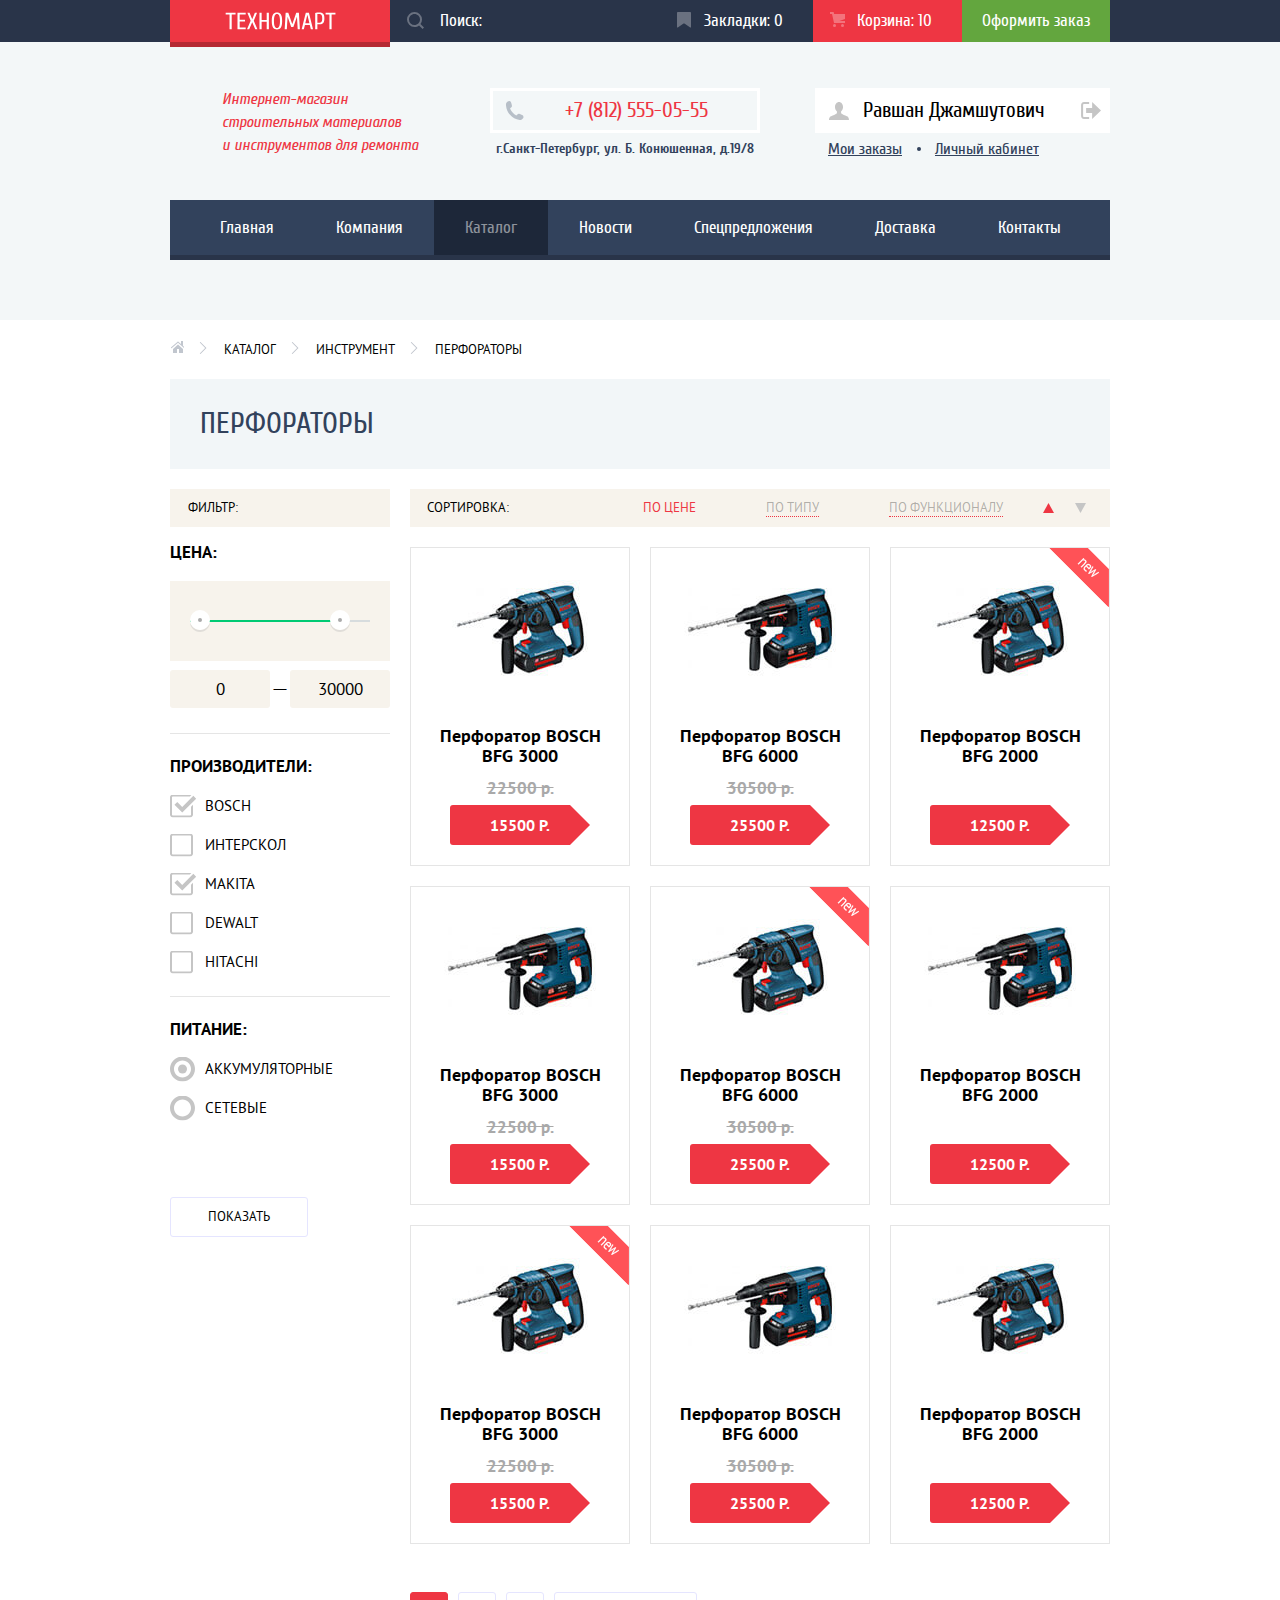
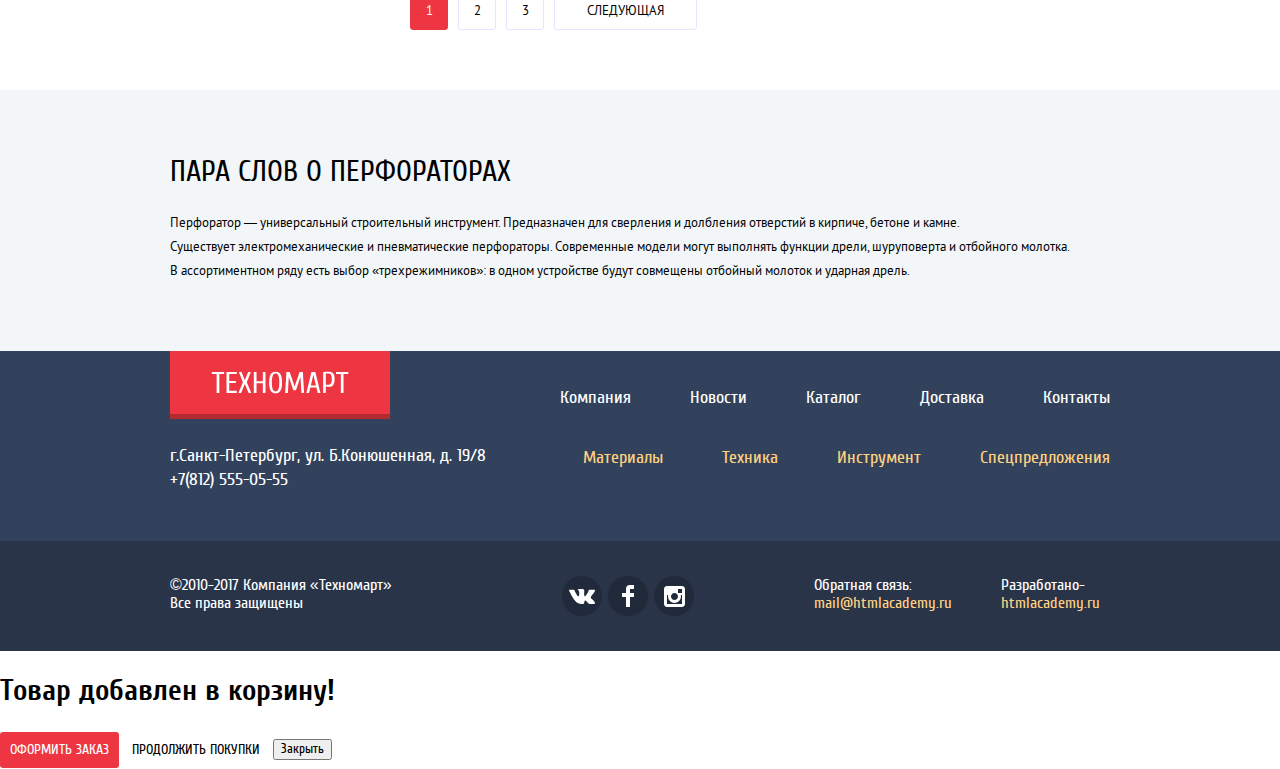
==== commit 7a1ae21f: "Исправления для IE11" ====
--- a/catalog.html
+++ b/catalog.html
@@ -64,10 +64,10 @@
             </li>
           </ul>
           <ul class="user__services">
-            <li>
+            <li class="user__service">
               <a class="user__button user__button--service" href="orders.html">Мои заказы</a>
             </li>
-            <li>
+            <li class="user__service">
               <a class="user__button user__button--service" href="profile.html">Личный кабинет</a>
             </li>
           </ul>
--- a/css/style.css
+++ b/css/style.css
@@ -63,7 +63,7 @@
   height: auto;
 }
 
-.visually-hidden:not(:focus):not(:active),
+.visually-hidden,
 input[type="checkbox"].visually-hidden,
 input[type="radio"].visually-hidden {
   position: absolute;
@@ -71,14 +71,14 @@
   width: 1px;
   height: 1px;
   margin: -1px;
+  padding: 0;
+  overflow: hidden;
+
+  white-space: nowrap;
+
   border: 0;
-  padding: 0;
-
-  white-space: nowrap;
-
-  clip-path: inset(100%);
+
   clip: rect(0 0 0 0);
-  overflow: hidden;
 }
 
 .container {
@@ -89,7 +89,6 @@
 
 .new::before {
   content: "";
-
   position: absolute;
   top: 0;
   right: 0;
@@ -113,9 +112,14 @@
 }
 
 .main-header__middle {
+  display: -webkit-box;
+  display: -ms-flexbox;
   display: flex;
   justify-content: flex-end;
   margin-bottom: 39px;
+
+  -webkit-box-pack: end;
+  -ms-flex-pack: end;
 }
 
 .button {
@@ -147,6 +151,8 @@
 }
 
 .logo {
+  display: -webkit-box;
+  display: -ms-flexbox;
   display: flex;
   justify-content: center;
   align-items: center;
@@ -157,6 +163,11 @@
 
   background-color: rgb(238, 54, 67);
   border-bottom: 5px solid rgb(181, 41, 51);
+
+  -webkit-box-align: center;
+  -webkit-box-pack: center;
+  -ms-flex-align: center;
+  -ms-flex-pack: center;
 }
 
 .logo:focus,
@@ -183,10 +194,15 @@
 .top-header__container {
   position: relative;
 
+  display: -webkit-box;
+  display: -ms-flexbox;
   display: flex;
   align-items: flex-start;
   width: 720px;
   padding-left: 230px;
+
+  -webkit-box-align: start;
+  -ms-flex-align: start;
 }
 
 .top-header__logo {
@@ -239,6 +255,7 @@
   position: relative;
 
   width: 200px;
+  height: 18px;
   padding: 12px 20px;
   padding-left: 50px;
 
@@ -249,6 +266,18 @@
   border: none;
 }
 
+.search__input::-webkit-input-placeholder {
+  color: rgb(255, 255, 255);
+}
+
+.search__input:-ms-input-placeholder {
+  color: rgb(255, 255, 255);
+}
+
+.search__input::-ms-input-placeholder {
+  color: rgb(255, 255, 255);
+}
+
 .search__input::placeholder {
   color: rgb(255, 255, 255);
 }
@@ -268,17 +297,22 @@
 }
 
 .search__input:focus + .search__icon {
+  opacity: 1;
+
   fill: rgb(238, 54, 67);
-  opacity: 1;
 }
 
 .services-navigation {
-  display: flex;
-  flex-wrap: wrap;
+  display: -webkit-box;
+  display: -ms-flexbox;
+  display: flex;
+      flex-wrap: wrap;
   margin: 0;
   padding: 0;
 
   list-style: none;
+
+  -ms-flex-wrap: wrap;
 }
 
 .top-header__services {
@@ -290,8 +324,8 @@
 
   display: block;
   padding: 12px;
+  padding-right: 30px;
   padding-left: 44px;
-  padding-right: 30px;
 
   font: inherit;
   text-transform: none;
@@ -302,18 +336,18 @@
 
 .services-navigation__link::before {
   content: "";
-
   position: absolute;
   left: 17px;
+
   width: 16px;
   height: 16px;
 
-  background: url('../img/icon-cart.svg') no-repeat;
+  background: url("../img/icon-cart.svg") no-repeat;
   opacity: 0.3;
 }
 
 .services-navigation__link--bookmark::before {
-  background: url('../img/icon-bookmark.svg') no-repeat;
+  background: url("../img/icon-bookmark.svg") no-repeat;
 }
 
 .services-navigation__link:focus,
@@ -377,9 +411,9 @@
 }
 
 .contact__button {
-  padding: 0;
   margin: 0;
   margin-bottom: 40px;
+  padding: 0;
 
   background: none;
   border: none;
@@ -401,10 +435,10 @@
 .contact-info__tel {
   position: relative;
 
-  padding: 9px 49px;
-  padding-left: 71px;
   margin: 0;
   margin-bottom: 4px;
+  padding: 9px 39px;
+  padding-left: 61px;
 
   font-size: 21px;
   line-height: 21px;
@@ -416,7 +450,6 @@
 
 .contact-info__tel::before {
   content: "";
-
   position: absolute;
   top: 10px;
   left: 12px;
@@ -425,17 +458,16 @@
   height: 19px;
 
   background: url("../img/icon-phone.svg") no-repeat;
-
 }
 
 .contact-info__address {
   margin: 0;
 
+  font-weight: bold;
   font-size: 14px;
   line-height: 24px;
-  font-weight: bold;
+  text-align: center;
   color: rgb(50, 66, 92);
-  text-align: center;
 }
 
 .about {
@@ -452,16 +484,16 @@
 }
 
 .list {
-  padding: 0;
   margin: 0;
   margin-bottom: 39px;
+  padding: 0;
 }
 
 .list__item {
   position: relative;
 
+  margin-bottom: 18px;
   padding-left: 35px;
-  margin-bottom: 18px;
 }
 
 .list__item:last-child {
@@ -493,6 +525,8 @@
 }
 
 .user__navigation {
+  display: -webkit-box;
+  display: -ms-flexbox;
   display: flex;
   justify-content: flex-end;
   margin: 0;
@@ -500,6 +534,9 @@
   padding: 0;
 
   list-style: none;
+
+  -webkit-box-pack: end;
+  -ms-flex-pack: end;
 }
 .user__item {
   margin-right: 10px;
@@ -543,7 +580,6 @@
 
 .user__icon {
   content: "";
-
   position: absolute;
   top: 14px;
   left: 14px;
@@ -551,8 +587,28 @@
   fill: rgb(197, 197, 197);
 }
 
-.user__button--profile {
-
+.user__service {
+  position: relative;
+
+  padding: 0 15px;
+  padding-left: 18px;
+}
+
+.user__service::before {
+  content: "";
+  position: absolute;
+  top: 7px;
+  left: 0;
+
+  width: 4px;
+  height: 4px;
+
+  background-color: rgb(50, 66, 92);
+  border-radius: 50%;
+}
+
+.user__service:first-child::before {
+  display: none;
 }
 
 .user__button--logout {
@@ -571,17 +627,21 @@
 }
 
 .user__services {
-  display: flex;
-  flex-wrap: wrap;
+  display: -webkit-box;
+  display: -ms-flexbox;
+  display: flex;
+      flex-wrap: wrap;
   margin: 0;
   padding: 0;
 
   list-style: none;
+
+  -ms-flex-wrap: wrap;
 }
 
 .user__button--service {
   padding: 0;
-  margin: 0 20px;
+
   font-size: 16px;
   line-height: 18px;
   color: rgb(50, 66, 92);
@@ -598,13 +658,19 @@
 }
 
 .navigation__list {
+  display: -webkit-box;
+  display: -ms-flexbox;
   display: flex;
   justify-content: center;
   margin: 0;
   padding: 0;
 
   list-style: none;
+
   border-bottom: 5px solid rgb(41, 52, 73);
+
+  -webkit-box-pack: center;
+  -ms-flex-pack: center;
 }
 
 .navigation__link {
@@ -647,9 +713,14 @@
 }
 
 .inner-page__container {
+  display: -webkit-box;
+  display: -ms-flexbox;
   display: flex;
   justify-content: space-between;
   margin-bottom: 60px;
+
+  -webkit-box-pack: justify;
+  -ms-flex-pack: justify;
 }
 
 .inner-page__filter {
@@ -660,52 +731,57 @@
   width: 700px;
 }
 
-.promo {
-  display: flex;
+
+
+.promo__container {
+  display: -webkit-box;
+  display: -ms-flexbox;
+  display: flex;
+      flex-wrap: wrap;
   justify-content: space-between;
-  flex-wrap: wrap;
+
+  -webkit-box-pack: justify;
+  -ms-flex-pack: justify;
+  -ms-flex-wrap: wrap;
 }
 
 .promo-card {
   position: relative;
 
+  -webkit-box-sizing: border-box;
+          box-sizing: border-box;
   width: 300px;
   height: 123px;
+  margin-bottom: 20px;
   padding-top: 22px;
   padding-left: 22px;
-  margin-bottom: 20px;
-  box-sizing: border-box;
+
   color: rgb(255, 255, 255);
 }
 
 .promo-card--materials {
-  background:
-    url("../img/icon-1.svg") no-repeat 213px 31px,
-    rgb(255, 191, 71);
+  background: url("../img/icon-1.svg") no-repeat 213px 31px,
+  rgb(255, 191, 71);
 }
 
 .promo-card--tools {
-  background:
-    url("../img/icon-2.svg") no-repeat 198px 33px,
-    rgb(59, 188, 227);
+  background: url("../img/icon-2.svg") no-repeat 198px 33px,
+  rgb(59, 188, 227);
 }
 
 .promo-card--tech {
-  background:
-    url("../img/icon-3.svg") no-repeat 190px 31px,
-    rgb(220, 145, 216);
+  background: url("../img/icon-3.svg") no-repeat 190px 31px,
+  rgb(220, 145, 216);
 }
 
 .promo-card--sale {
-  background:
-    url("../img/icon-4.svg") no-repeat 196px 26px,
-    rgb(142, 215, 143);
+  background: url("../img/icon-4.svg") no-repeat 196px 26px,
+  rgb(142, 215, 143);
 }
 
 .promo-card--delivery {
-  background:
-    url("../img/icon-5.svg") no-repeat 191px 31px,
-    rgb(255, 191, 71);
+  background: url("../img/icon-5.svg") no-repeat 191px 31px,
+  rgb(255, 191, 71);
 }
 
 .promo-card__title {
@@ -724,9 +800,9 @@
 
   font-size: 14px;
   line-height: 18px;
+  vertical-align: middle;
   color: rgb(255, 255, 255);
   text-transform: uppercase;
-  vertical-align: middle;
 
   background-color: rgba(0, 0, 0, 0.1);
 }
@@ -742,6 +818,7 @@
 
 .carousel {
   position: relative;
+
   width: 620px;
   height: 266px;
   margin-right: 20px;
@@ -749,6 +826,8 @@
 }
 
 .carousel__slide-list {
+  display: -webkit-box;
+  display: -ms-flexbox;
   display: flex;
   margin: 0;
   padding: 0;
@@ -758,12 +837,15 @@
 
 .carousel__slide {
   flex-shrink: 0;
+
+  -ms-flex-negative: 0;
 }
 
 .carousel__button {
   position: absolute;
   bottom: 22px;
   left: 24px;
+
   padding: 10px 47px;
 }
 
@@ -780,22 +862,28 @@
 
 .carousel__scroll--prev {
   left: 25px;
+
   background: url("../img/icon-left.svg") no-repeat 0 0;
 }
 
 .carousel__scroll--next {
   right: 20px;
+
   background: url("../img/icon-right.svg") no-repeat 0 0;
 }
 
 .carousel__controls {
   position: absolute;
+  bottom: 36px;
   left: 50%;
-  bottom: 36px;
-
-  display: flex;
-
-  transform: translateX(-50%);
+
+  display: -webkit-box;
+  display: -ms-flexbox;
+  display: flex;
+
+  -webkit-transform: translateX(-50%);
+      -ms-transform: translateX(-50%);
+          transform: translateX(-50%);
 }
 
 .carousel__control {
@@ -804,8 +892,9 @@
   display: block;
   width: 10px;
   height: 10px;
-  padding: 0;
   margin-right: 10px;
+  padding: 0;
+
   background-color: rgb(255, 255, 255);
   border: none;
   border-radius: 50%;
@@ -817,7 +906,6 @@
 
 .carousel__control--active::before {
   content: "";
-
   position: absolute;
   top: 50%;
   left: 50%;
@@ -864,12 +952,16 @@
 }
 
 .hits__list {
-  display: flex;
-  flex-wrap: wrap;
+  display: -webkit-box;
+  display: -ms-flexbox;
+  display: flex;
+      flex-wrap: wrap;
   margin: 0;
   padding: 0;
 
   list-style: none;
+
+  -ms-flex-wrap: wrap;
 }
 
 .hits__item {
@@ -887,6 +979,8 @@
 }
 
 .hits__headline {
+  display: -webkit-box;
+  display: -ms-flexbox;
   display: flex;
   justify-content: space-between;
   align-items: center;
@@ -894,14 +988,19 @@
   padding: 25px;
 
   background-color: rgb(249, 245, 240);
+
+  -webkit-box-align: center;
+  -webkit-box-pack: justify;
+  -ms-flex-align: center;
+  -ms-flex-pack: justify;
 }
 
 .hits__title {
   margin: 0;
 
+  font-weight: normal;
   font-size: 30px;
   line-height: 30px;
-  font-weight: normal;
   color: rgb(50, 66, 92);
   text-transform: uppercase;
 }
@@ -912,12 +1011,12 @@
   width: 218px;
   min-height: 316px;
 
+  font-weight: bold;
   font-size: 17px;
   line-height: 18px;
   font-family: "PT Sans", "Arial", sans-serif;
-  font-weight: bold;
+  text-align: center;
   color: rgb(0, 0, 0);
-  text-align: center;
 
   background-color: rgb(255, 255, 255);
   border: 1px solid rgb(229, 229, 229);
@@ -935,9 +1034,9 @@
 }
 
 .card__title {
+  margin: 0;
+  margin-bottom: 13px;
   padding: 0 25px;
-  margin: 0;
-  margin-bottom: 13px;
 
   font-size: 18px;
   line-height: 20px;
@@ -948,18 +1047,21 @@
   position: absolute;
   top: 0;
   left: 0;
+
   display: none;
   width: 218px;
   height: 88px;
   padding: 40px 0;
+
+  list-style: none;
+
   background-color: rgba(255, 255, 255, 0.9);
-
-  list-style: none;
 }
 
 .card:focus,
 .card:hover {
-  box-shadow: 0px 10px 25px 0 rgba(41, 52, 73, 0.5);
+  -webkit-box-shadow: 0 10px 25px 0 rgba(41, 52, 73, 0.5);
+          box-shadow: 0 10px 25px 0 rgba(41, 52, 73, 0.5);
 }
 
 .card--current.card__actions-list,
@@ -968,24 +1070,27 @@
 }
 
 .card__action {
-  display:block;
-  min-width:135px;
-  box-sizing: border-box;
-  margin:0 auto;
-  margin-bottom:7px;
-  box-shadow: inset 0 -3px 0 0 rgb(54, 115, 21);
+  display: block;
+  -webkit-box-sizing: border-box;
+          box-sizing: border-box;
+  min-width: 135px;
+  margin: 0 auto;
+  margin-bottom: 7px;
+
+  font-weight: normal;
+  font-size: 14px;
+  line-height: 18px;
+  text-transform: uppercase;
+  text-decoration: none;
+
   background-color: rgb(99, 166, 62);
-  font-size:14px;
-  font-weight:normal;
-  line-height:18px;
-  text-decoration:none;
-  text-transform:uppercase;
-  border-radius:3px;
+  border-radius: 3px;
+  -webkit-box-shadow: inset 0 -3px 0 0 rgb(54, 115, 21);
+          box-shadow: inset 0 -3px 0 0 rgb(54, 115, 21);
 }
 
 .card__action {
   background-color: rgb(99, 166, 62);
-
 }
 
 .card__action:focus,
@@ -995,7 +1100,8 @@
 
 .card__action:active {
   background-color: rgb(81, 133, 52);
-  box-shadow: none;
+  -webkit-box-shadow: none;
+          box-shadow: none;
 }
 
 .card__action--bookmark {
@@ -1003,7 +1109,8 @@
 
   background-color: rgb(255, 255, 255);
   border: 3px solid rgb(99, 166, 62);
-  box-shadow: none;
+  -webkit-box-shadow: none;
+          box-shadow: none;
 }
 
 .card__action--bookmark:focus,
@@ -1032,10 +1139,11 @@
 
 .card__current-price {
   position: relative;
+
   width: 80px;
-  padding: 10px 30px;
   margin: 0 auto;
   margin-bottom: 20px;
+  padding: 10px 30px;
 
   font-size: 16px;
   line-height: 20px;
@@ -1048,7 +1156,6 @@
 
 .card__current-price::after {
   content: "";
-
   position: absolute;
   top: 0;
   right: -20px;
@@ -1071,7 +1178,8 @@
 
 .brand:focus,
 .brand:hover {
-  box-shadow: 0px 10px 25px 0 rgba(41, 52, 73, 0.5);
+  -webkit-box-shadow: 0 10px 25px 0 rgba(41, 52, 73, 0.5);
+          box-shadow: 0 10px 25px 0 rgba(41, 52, 73, 0.5);
 }
 
 .brand__thumbnail {
@@ -1108,17 +1216,22 @@
 }
 
 .tabs {
+  display: -webkit-box;
+  display: -ms-flexbox;
   display: flex;
   justify-content: space-between;
+
+  -webkit-box-pack: justify;
+  -ms-flex-pack: justify;
 }
 
 .tabs__controls {
   position: relative;
 
   width: 240px;
+  margin: 0;
   padding: 0;
   padding-top: 56px;
-  margin: 0;
 
   list-style: none;
 }
@@ -1126,7 +1239,6 @@
 .tabs__controls::after {
   content: "";
   position: absolute;
-
   top: 0;
   right: 0;
 
@@ -1144,9 +1256,9 @@
   font-size: 21px;
   line-height: 30px;
   font-family: "Cuprum", "Arial", sans-serif;
+  text-align: left;
   color: rgb(255, 255, 255);
   text-transform: none;
-  text-align: left;
 
   background-color: rgb(50, 66, 92);
   border: none;
@@ -1180,6 +1292,7 @@
 .tabs__item {
   display: none;
   min-height: 265px;
+
   background: url("../img/services-slide-1.png") no-repeat bottom right;
 }
 
@@ -1199,10 +1312,10 @@
   margin: 0;
   margin-bottom: 22px;
 
+  font-weight: normal;
   font-size: 36px;
   line-height: 43px;
   font-family: "Cuprum", "Arial", sans-serif;
-  font-weight: normal;
   color: rgb(50, 66, 92);
   text-transform: uppercase;
 }
@@ -1223,8 +1336,13 @@
 }
 
 .company-info__container {
+  display: -webkit-box;
+  display: -ms-flexbox;
   display: flex;
   justify-content: space-between;
+
+  -webkit-box-pack: justify;
+  -ms-flex-pack: justify;
 }
 
 .company-info__title {
@@ -1257,9 +1375,14 @@
 }
 
 .main-footer__top {
+  display: -webkit-box;
+  display: -ms-flexbox;
   display: flex;
   justify-content: space-between;
   padding-bottom: 35px;
+
+  -webkit-box-pack: justify;
+  -ms-flex-pack: justify;
 }
 
 .main-footer__info {
@@ -1287,15 +1410,20 @@
 }
 
 .footer-navigation__list {
-  display: flex;
-  flex-wrap: wrap;
+  display: -webkit-box;
+  display: -ms-flexbox;
+  display: flex;
+      flex-wrap: wrap;
   justify-content: flex-end;
-
-  padding: 0;
   margin: 0;
   margin-bottom: 35px;
+  padding: 0;
 
   list-style: none;
+
+  -webkit-box-pack: end;
+  -ms-flex-pack: end;
+  -ms-flex-wrap: wrap;
 }
 
 .footer-navigation__link {
@@ -1335,6 +1463,8 @@
 }
 
 .sub-footer__container {
+  display: -webkit-box;
+  display: -ms-flexbox;
   display: flex;
   padding: 35px 0;
 }
@@ -1362,12 +1492,17 @@
 }
 
 .social__list {
+  display: -webkit-box;
+  display: -ms-flexbox;
   display: flex;
   justify-content: space-between;
   margin: 0;
   padding: 0;
 
   list-style: none;
+
+  -webkit-box-pack: justify;
+  -ms-flex-pack: justify;
 }
 
 .social-button {
@@ -1440,9 +1575,11 @@
 }
 
 .breadcrumbs {
-  display: flex;
+  display: -webkit-box;
+  display: -ms-flexbox;
+  display: flex;
+      flex-wrap: wrap;
   justify-content: flex-start;
-  flex-wrap: wrap;
   margin: 0;
   padding: 0;
 
@@ -1452,6 +1589,10 @@
   font-family: "PT Sans", "Arial", sans-serif;
   color: rgb(0, 0, 0);
   text-transform: uppercase;
+
+  -webkit-box-pack: start;
+  -ms-flex-pack: start;
+  -ms-flex-wrap: wrap;
 }
 
 .inner-page__breadcrumbs {
@@ -1460,6 +1601,7 @@
 
 .breadcrumbs__link {
   position: relative;
+
   display: block;
   margin-right: 40px;
 
@@ -1498,14 +1640,14 @@
 }
 
 .inner-page__title {
+  margin: 0;
+  margin-bottom: 20px;
   padding: 30px;
-  margin: 0;
-  margin-bottom: 20px;
-
+
+  font-weight: normal;
   font-size: 30px;
   line-height: 30px;
   color: rgb(50, 66, 92);
-  font-weight: normal;
   text-transform: uppercase;
 
   background-color: rgb(242, 246, 248);
@@ -1517,9 +1659,9 @@
 }
 
 .filter__title {
+  margin: 0;
+  margin-bottom: 10px;
   padding: 10px 18px;
-  margin: 0;
-  margin-bottom: 10px;
 
   font-weight: normal;
   font-size: 13px;
@@ -1539,6 +1681,7 @@
 
 .filter__group:last-of-type {
   margin-bottom: 55px;
+
   border: none;
 }
 
@@ -1570,28 +1713,30 @@
   position: relative;
 
   padding-left: 35px;
+
   font-size: 15px;
   line-height: 20px;
 }
 
 .filter__indicator {
-   position: absolute;
-   top: 50%;
-   left: 0;
-   width: 27px;
-   height: 23px;
-
-   background: url("../img/checkbox-off.svg") no-repeat 0 0;
-
-   transform: translateY(-50%);
- }
+  position: absolute;
+  top: 50%;
+  left: 0;
+
+  width: 27px;
+  height: 23px;
+
+  background: url("../img/checkbox-off.svg") no-repeat 0 0;
+  -webkit-transform: translateY(-50%);
+      -ms-transform: translateY(-50%);
+          transform: translateY(-50%);
+}
 
 .filter__indicator--checkbox {
   width: 27px;
   height: 23px;
 
   background: url("../img/checkbox-off.svg") no-repeat 0 0;
-
 }
 
 .filter__indicator--radio {
@@ -1603,10 +1748,8 @@
 }
 
 .filter__input:focus + .filter__indicator {
-  outline-color: rgb(77, 144, 254);
-  outline-offset: -2px;
-  outline-style: auto;
-  outline-width: 5px;
+  outline: thin dotted;
+  outline: 5px auto -webkit-focus-ring-color;
 }
 
 .filter__input:disabled + .filter__label,
@@ -1644,6 +1787,7 @@
 
 .range__view {
   position: relative;
+
   width: 220px;
   height: 80px;
   margin-bottom: 9px;
@@ -1677,17 +1821,16 @@
 .range__button {
   content: "";
   position: absolute;
+  z-index: 1;
 
   display: block;
   width: 20px;
   height: 22px;
-  padding: 0;
   margin-top: -11px;
+  padding: 0;
 
   background: url("../img/filter-button.svg") no-repeat 0 0;
   border: none;
-
-  z-index: 1;
 }
 
 .range__button--min {
@@ -1701,18 +1844,25 @@
 }
 
 .range__inputs {
+  display: -webkit-box;
+  display: -ms-flexbox;
   display: flex;
   justify-content: space-between;
   align-items: center;
+  margin: 0;
   padding-bottom: 25px;
-  margin: 0;
+
+  -webkit-box-align: center;
+  -webkit-box-pack: justify;
+  -ms-flex-align: center;
+  -ms-flex-pack: justify;
 }
 
 .range__input {
   width: 75px;
   padding: 10px;
+  padding-right: 5px;
   padding-left: 20px;
-  padding-right: 5px;
 
   font-size: 17px;
   line-height: 18px;
@@ -1726,6 +1876,8 @@
 }
 
 .sort-panel {
+  display: -webkit-box;
+  display: -ms-flexbox;
   display: flex;
   align-items: center;
   padding: 10px 17px;
@@ -1737,6 +1889,9 @@
   text-transform: uppercase;
 
   background-color: rgb(247, 243, 236);
+
+  -webkit-box-align: center;
+  -ms-flex-align: center;
 }
 
 .catalog__sort {
@@ -1749,15 +1904,21 @@
 }
 
 .sort-panel__list {
-  display: flex;
+  display: -webkit-box;
+  display: -ms-flexbox;
+  display: flex;
+      flex-wrap: wrap;
   justify-content: flex-start;
-  flex-wrap: wrap;
   width: 380px;
   margin: 0;
   margin-right: 20px;
   padding: 0;
 
   list-style: none;
+
+  -webkit-box-pack: start;
+  -ms-flex-pack: start;
+  -ms-flex-wrap: wrap;
 }
 
 .sort-panel__item {
@@ -1769,6 +1930,8 @@
 }
 
 .direction {
+  display: -webkit-box;
+  display: -ms-flexbox;
   display: flex;
   justify-content: space-between;
   width: 43px;
@@ -1777,6 +1940,9 @@
   padding: 0;
 
   list-style: none;
+
+  -webkit-box-pack: justify;
+  -ms-flex-pack: justify;
 }
 
 .direction__link {
@@ -1791,7 +1957,9 @@
 }
 
 .direction__link--revert {
-  transform: rotate(180deg);
+  -webkit-transform: rotate(180deg);
+      -ms-transform: rotate(180deg);
+          transform: rotate(180deg);
 }
 
 .direction__link--current,
@@ -1826,13 +1994,17 @@
 }
 
 .catalog__list {
-  display: flex;
-  flex-wrap: wrap;
+  display: -webkit-box;
+  display: -ms-flexbox;
+  display: flex;
+      flex-wrap: wrap;
   margin: 0;
   margin-bottom: 28px;
   padding: 0;
 
   list-style: none;
+
+  -ms-flex-wrap: wrap;
 }
 
 .catalog__item {
@@ -1845,26 +2017,34 @@
 }
 
 .pagination {
-  display: flex;
+  display: -webkit-box;
+  display: -ms-flexbox;
+  display: flex;
+      flex-wrap: wrap;
   justify-content: flex-start;
-  flex-wrap: wrap;
   margin: 0;
   padding: 0;
 
   list-style: none;
+
+  -webkit-box-pack: start;
+  -ms-flex-pack: start;
+  -ms-flex-wrap: wrap;
 }
 
 .pagination__link {
   display: block;
-  box-sizing: border-box;
+  -webkit-box-sizing: border-box;
+          box-sizing: border-box;
   min-width: 38px;
+  margin-right: 10px;
   padding: 9px;
-  margin-right: 10px;
-  font-family: "PT Sans", "Arial", sans-serif;
+
   font-size: 13px;
   line-height: 18px;
+  font-family: "PT Sans", "Arial", sans-serif;
+  text-align: center;
   color: rgb(0, 0, 0);
-  text-align: center;
   text-transform: uppercase;
 
   background-color: rgb(255, 255, 255);
@@ -1873,9 +2053,9 @@
 }
 
 .pagination__link--next {
+  margin-right: 0;
+  padding-right: 32px;
   padding-left: 32px;
-  padding-right: 32px;
-  margin-right: 0;
 }
 
 .pagination__link:focus,
@@ -1908,9 +2088,9 @@
   margin: 0;
   margin-bottom: 24px;
 
+  font-weight: normal;
   font-size: 30px;
   line-height: 30px;
-  font-weight: normal;
   text-transform: uppercase;
 }
 
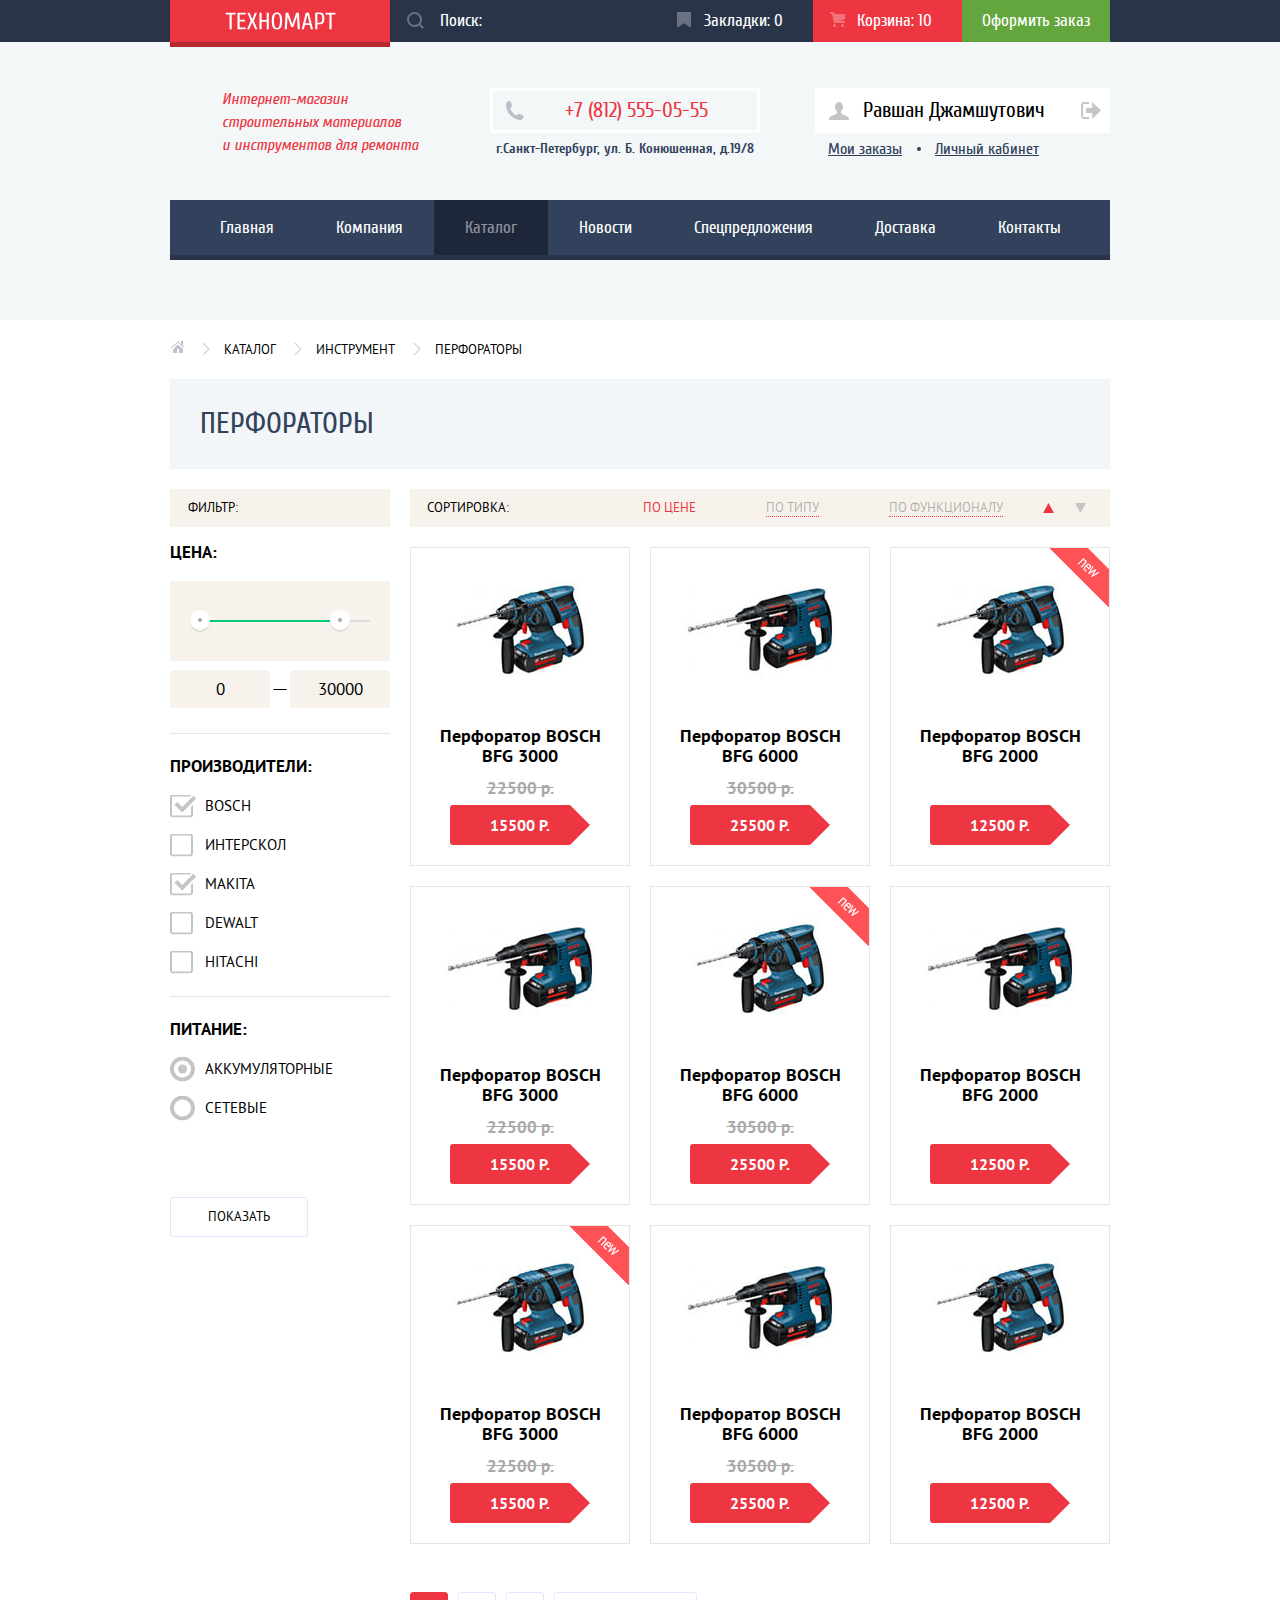
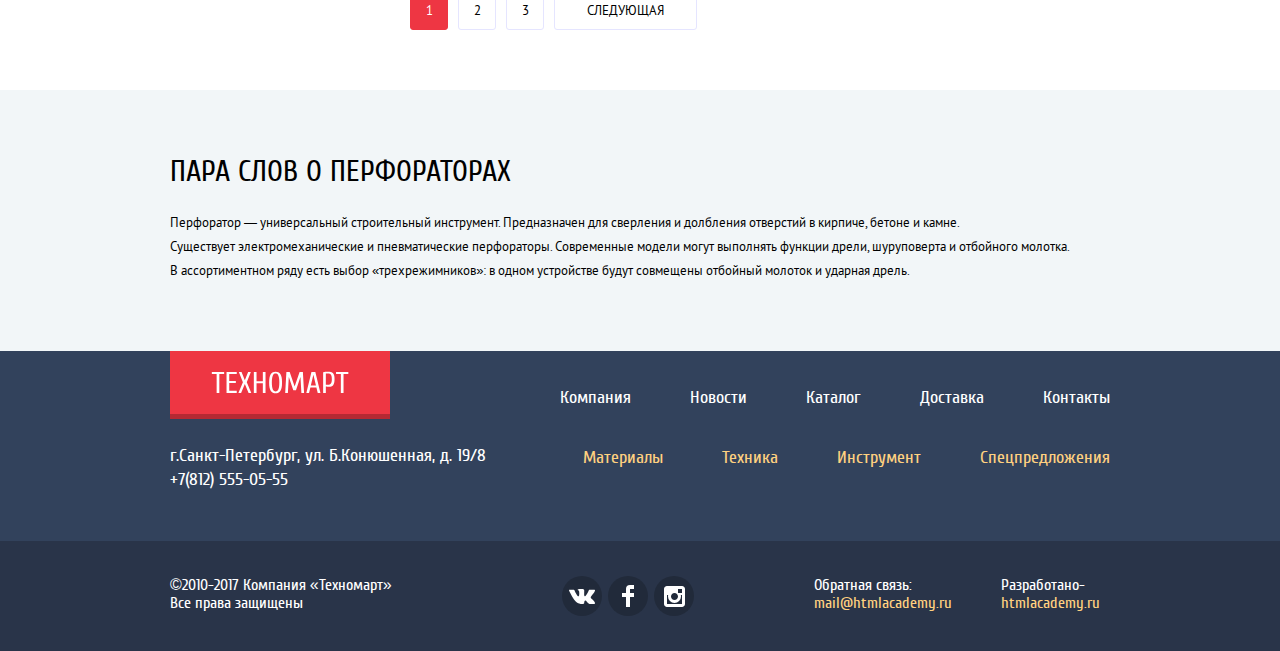
==== commit 89e50123: "Верстка модальных окон + доступность карточек (для IE с помощью js)" ====
--- a/catalog.html
+++ b/catalog.html
@@ -219,7 +219,7 @@
               <ul class="direction sort-panel__direction">
                 <li class="direction__item">
                   <a class="direction__link direction__link--asc direction__link--current">
-                    <svg class="direction__link direction__link--current" version="1.1" id="Layer_1" xmlns="http://www.w3.org/2000/svg" x="0px" y="0px" width="11px" height="10px" viewBox="0 0 11 10" enable-background="new 0 0 11 10" xml:space="preserve" fill="#c5c5c5">
+                    <svg class="direction__link direction__link--current" version="1.1" xmlns="http://www.w3.org/2000/svg" x="0px" y="0px" width="11px" height="10px" viewBox="0 0 11 10" enable-background="new 0 0 11 10" xml:space="preserve" fill="#c5c5c5">
                       <polygon points="5.5,0 0,10 11,10 "/>
                     </svg>
                     <span class="visually-hidden">По возрастанию</span>
@@ -227,7 +227,7 @@
                 </li>
                 <li>
                   <a class="direction__link direction__link--desc" href="#">
-                    <svg class="direction__link direction__link--revert" version="1.1" id="Layer_1" xmlns="http://www.w3.org/2000/svg" x="0px" y="0px" width="11px" height="10px" viewBox="0 0 11 10" enable-background="new 0 0 11 10" xml:space="preserve" fill="#c5c5c5">
+                    <svg class="direction__link direction__link--revert" version="1.1" xmlns="http://www.w3.org/2000/svg" x="0px" y="0px" width="11px" height="10px" viewBox="0 0 11 10" enable-background="new 0 0 11 10" xml:space="preserve" fill="#c5c5c5">
                       <polygon points="5.5,0 0,10 11,10 "/>
                     </svg>
                     <span class="visually-hidden">По убыванию</span>
@@ -242,13 +242,13 @@
                        alt="Перфоратор BOSCH BFG 3000">
                   <ul class="card__actions-list">
                     <li class="card__actions-item">
-                      <button class="button card__action" type="button">Купить</button>
-                    </li>
-                    <li class="card__actions-item">
-                      <button class="button card__action card__action--bookmark" type="button">В закладки</button>
-                    </li>
-                  </ul>
-                  <a href="#"><h3 class="card__title">Перфоратор BOSCH BFG 3000</h3></a>
+                      <button class="button card__action js-buy" type="button">Купить</button>
+                    </li>
+                    <li class="card__actions-item">
+                      <button class="button card__action card__action--bookmark js-add-bookmark" type="button">В закладки</button>
+                    </li>
+                  </ul>
+                  <h3 class="card__title">Перфоратор BOSCH BFG 3000</h3>
                   <p class="card__origin-price">22500 р.</p>
                   <div class="card__current-price">15500 р.</div>
                 </article>
@@ -259,13 +259,13 @@
                        alt="Перфоратор BOSCH BFG 6000">
                   <ul class="card__actions-list">
                     <li class="card__actions-item">
-                      <button class="button card__action" type="button">Купить</button>
-                    </li>
-                    <li class="card__actions-item">
-                      <button class="button card__action card__action--bookmark" type="button">В закладки</button>
-                    </li>
-                  </ul>
-                  <a href="#"><h3 class="card__title">Перфоратор BOSCH BFG 6000</h3></a>
+                      <button class="button card__action js-buy" type="button">Купить</button>
+                    </li>
+                    <li class="card__actions-item">
+                      <button class="button card__action card__action--bookmark js-add-bookmark" type="button">В закладки</button>
+                    </li>
+                  </ul>
+                  <h3 class="card__title">Перфоратор BOSCH BFG 6000</h3>
                   <p class="card__origin-price">30500 р.</p>
                   <div class="card__current-price">25500 р.</div>
                 </article>
@@ -277,13 +277,13 @@
                        alt="Перфоратор BOSCH BFG 2000">
                   <ul class="card__actions-list">
                     <li class="card__actions-item">
-                      <button class="button card__action" type="button">Купить</button>
-                    </li>
-                    <li class="card__actions-item">
-                      <button class="button card__action card__action--bookmark" type="button">В закладки</button>
-                    </li>
-                  </ul>
-                  <a href="#"><h3 class="card__title">Перфоратор BOSCH BFG 2000</h3></a>
+                      <button class="button card__action js-buy" type="button">Купить</button>
+                    </li>
+                    <li class="card__actions-item">
+                      <button class="button card__action card__action--bookmark js-add-bookmark" type="button">В закладки</button>
+                    </li>
+                  </ul>
+                  <h3 class="card__title">Перфоратор BOSCH BFG 2000</h3>
                   <p class="card__origin-price"></p>
                   <div class="card__current-price">12500 р.</div>
                 </article>
@@ -294,13 +294,13 @@
                        alt="Перфоратор BOSCH BFG 3000">
                   <ul class="card__actions-list">
                     <li class="card__actions-item">
-                      <button class="button card__action" type="button">Купить</button>
-                    </li>
-                    <li class="card__actions-item">
-                      <button class="button card__action card__action--bookmark" type="button">В закладки</button>
-                    </li>
-                  </ul>
-                  <a href="#"><h3 class="card__title">Перфоратор BOSCH BFG 3000</h3></a>
+                      <button class="button card__action js-buy" type="button">Купить</button>
+                    </li>
+                    <li class="card__actions-item">
+                      <button class="button card__action card__action--bookmark js-add-bookmark" type="button">В закладки</button>
+                    </li>
+                  </ul>
+                  <h3 class="card__title">Перфоратор BOSCH BFG 3000</h3>
                   <p class="card__origin-price">22500 р.</p>
                   <div class="card__current-price">15500 р.</div>
                 </article>
@@ -312,13 +312,13 @@
                        alt="Перфоратор BOSCH BFG 6000">
                   <ul class="card__actions-list">
                     <li class="card__actions-item">
-                      <button class="button card__action" type="button">Купить</button>
-                    </li>
-                    <li class="card__actions-item">
-                      <button class="button card__action card__action--bookmark" type="button">В закладки</button>
-                    </li>
-                  </ul>
-                  <a href="#"><h3 class="card__title">Перфоратор BOSCH BFG 6000</h3></a>
+                      <button class="button card__action js-buy" type="button">Купить</button>
+                    </li>
+                    <li class="card__actions-item">
+                      <button class="button card__action card__action--bookmark js-add-bookmark" type="button">В закладки</button>
+                    </li>
+                  </ul>
+                  <h3 class="card__title">Перфоратор BOSCH BFG 6000</h3>
                   <p class="card__origin-price">30500 р.</p>
                   <div class="card__current-price">25500 р.</div>
                 </article>
@@ -329,13 +329,13 @@
                        alt="Перфоратор BOSCH BFG 2000">
                   <ul class="card__actions-list">
                     <li class="card__actions-item">
-                      <button class="button card__action" type="button">Купить</button>
-                    </li>
-                    <li class="card__actions-item">
-                      <button class="button card__action card__action--bookmark" type="button">В закладки</button>
-                    </li>
-                  </ul>
-                  <a href="#"><h3 class="card__title">Перфоратор BOSCH BFG 2000</h3></a>
+                      <button class="button card__action js-buy" type="button">Купить</button>
+                    </li>
+                    <li class="card__actions-item">
+                      <button class="button card__action card__action--bookmark js-add-bookmark" type="button">В закладки</button>
+                    </li>
+                  </ul>
+                  <h3 class="card__title">Перфоратор BOSCH BFG 2000</h3>
                   <p class="card__origin-price"></p>
                   <div class="card__current-price">12500 р.</div>
                 </article>
@@ -347,13 +347,13 @@
                        alt="Перфоратор BOSCH BFG 3000">
                   <ul class="card__actions-list">
                     <li class="card__actions-item">
-                      <button class="button card__action" type="button">Купить</button>
-                    </li>
-                    <li class="card__actions-item">
-                      <button class="button card__action card__action--bookmark" type="button">В закладки</button>
-                    </li>
-                  </ul>
-                  <a href="#"><h3 class="card__title">Перфоратор BOSCH BFG 3000</h3></a>
+                      <button class="button card__action js-buy" type="button">Купить</button>
+                    </li>
+                    <li class="card__actions-item">
+                      <button class="button card__action card__action--bookmark js-add-bookmark" type="button">В закладки</button>
+                    </li>
+                  </ul>
+                  <h3 class="card__title">Перфоратор BOSCH BFG 3000</h3>
                   <p class="card__origin-price">22500 р.</p>
                   <div class="card__current-price">15500 р.</div>
                 </article>
@@ -364,13 +364,13 @@
                        alt="Перфоратор BOSCH BFG 6000">
                   <ul class="card__actions-list">
                     <li class="card__actions-item">
-                      <button class="button card__action" type="button">Купить</button>
-                    </li>
-                    <li class="card__actions-item">
-                      <button class="button card__action card__action--bookmark" type="button">В закладки</button>
-                    </li>
-                  </ul>
-                  <a href="#"><h3 class="card__title">Перфоратор BOSCH BFG 6000</h3></a>
+                      <button class="button card__action js-buy" type="button">Купить</button>
+                    </li>
+                    <li class="card__actions-item">
+                      <button class="button card__action card__action--bookmark js-add-bookmark" type="button">В закладки</button>
+                    </li>
+                  </ul>
+                  <h3 class="card__title">Перфоратор BOSCH BFG 6000</h3>
                   <p class="card__origin-price">30500 р.</p>
                   <div class="card__current-price">25500 р.</div>
                 </article>
@@ -381,13 +381,13 @@
                        alt="Перфоратор BOSCH BFG 2000">
                   <ul class="card__actions-list">
                     <li class="card__actions-item">
-                      <button class="button card__action" type="button">Купить</button>
-                    </li>
-                    <li class="card__actions-item">
-                      <button class="button card__action card__action--bookmark" type="button">В закладки</button>
-                    </li>
-                  </ul>
-                  <a href="#"><h3 class="card__title">Перфоратор BOSCH BFG 2000</h3></a>
+                      <button class="button card__action js-buy" type="button">Купить</button>
+                    </li>
+                    <li class="card__actions-item">
+                      <button class="button card__action card__action--bookmark js-add-bookmark" type="button">В закладки</button>
+                    </li>
+                  </ul>
+                  <h3 class="card__title">Перфоратор BOSCH BFG 2000</h3>
                   <p class="card__origin-price"></p>
                   <div class="card__current-price">12500 р.</div>
                 </article>
@@ -489,11 +489,21 @@
     </footer>
 
     <section class="modal modal--cart">
-      <h2 class="modal__message">Товар добавлен в корзину!</h2>
-      <a class="button button--default" href="order.html">Оформить заказ</a>
-      <button class="button modal__button" type="button">Продолжить покупки</button>
-      <button class="modal__close" type="button">Закрыть</button>
+      <h2 class="modal__message modal__message--success">Товар добавлен в корзину!</h2>
+      <div class="modal__footer">
+        <a class="button button--default" href="order.html">Оформить заказ</a>
+        <button class="button modal__button" type="button">Продолжить покупки</button>
+      </div>
+      <button class="close modal__close js-close-cart" type="button">
+        <svg class="close__icon" enable-background="new 0 0 21 21" height="21" viewBox="0 0 21 21" width="21"
+             xmlns="http://www.w3.org/2000/svg" fill="#ee3643">
+          <path
+            d="m13.273 10.5 7.422-7.422c.389-.389.389-1.025 0-1.414l-1.359-1.359c-.389-.389-1.025-.389-1.414 0l-7.422 7.422-7.422-7.422c-.389-.389-1.025-.389-1.414 0l-1.359 1.359c-.389.389-.389 1.025 0 1.414l7.422 7.422-7.421 7.422c-.389.389-.389 1.025 0 1.414l1.359 1.359c.389.389 1.025.389 1.414 0l7.422-7.422 7.422 7.422c.389.389 1.025.389 1.414 0l1.359-1.359c.389-.389.389-1.025 0-1.414z"/>
+        </svg>
+        <span class="visually-hidden">Закрыть</span>
+      </button>
     </section>
-
+    <div class="modal-overlay"></div>
+    <script src="js/popup.js"></script>
   </body>
 </html>
--- a/css/style.css
+++ b/css/style.css
@@ -164,19 +164,25 @@
   background-color: rgb(238, 54, 67);
   border-bottom: 5px solid rgb(181, 41, 51);
 
+  cursor: pointer;
+
   -webkit-box-align: center;
   -webkit-box-pack: center;
   -ms-flex-align: center;
   -ms-flex-pack: center;
 }
 
-.logo:focus,
-.logo:hover {
+.logo:not([href]) {
+  cursor: default;
+}
+
+.logo[href]:focus,
+.logo[href]:hover {
   background-color: rgb(202, 44, 55);
   border-bottom-color: rgb(154, 33, 42);
 }
 
-.logo:active {
+.logo[href]:active {
   background-color: rgb(186, 39, 50);
   border-bottom-color: rgb(142, 30, 38);
 }
@@ -410,13 +416,15 @@
   height: 158px;
 }
 
-.contact__button {
+.contact__map-button {
   margin: 0;
   margin-bottom: 40px;
   padding: 0;
 
   background: none;
   border: none;
+
+  cursor: pointer;
 }
 
 .contact__link {
@@ -1048,7 +1056,6 @@
   top: 0;
   left: 0;
 
-  display: none;
   width: 218px;
   height: 88px;
   padding: 40px 0;
@@ -1056,6 +1063,7 @@
   list-style: none;
 
   background-color: rgba(255, 255, 255, 0.9);
+  opacity: 0;
 }
 
 .card:focus,
@@ -1064,9 +1072,11 @@
           box-shadow: 0 10px 25px 0 rgba(41, 52, 73, 0.5);
 }
 
-.card--current.card__actions-list,
+.card--current .card__actions-list,
+.card:focus .card__actions-list,
+.card:focus-within .card__actions-list,
 .card:hover .card__actions-list {
-  display: block;
+  opacity: 1;
 }
 
 .card__action {
@@ -1089,10 +1099,6 @@
           box-shadow: inset 0 -3px 0 0 rgb(54, 115, 21);
 }
 
-.card__action {
-  background-color: rgb(99, 166, 62);
-}
-
 .card__action:focus,
 .card__action:hover {
   background-color: rgb(95, 187, 45);
@@ -1599,28 +1605,30 @@
   margin-bottom: 20px;
 }
 
+.breadcrumbs__item {
+  position: relative;
+
+  padding-right: 40px;
+}
+
+.breadcrumbs__item::after {
+  content: "";
+  position: absolute;
+  top: 2px;
+  right: 14px;
+
+  width: 8px;
+  height: 12px;
+
+  background: url("../img/icon-right-small.svg") no-repeat 0 0;
+}
+
 .breadcrumbs__link {
-  position: relative;
-
   display: block;
-  margin-right: 40px;
 
   font: inherit;
   color: rgb(0, 0, 0);
 }
-
-.breadcrumbs__link::after {
-  content: "";
-  position: absolute;
-  top: 1px;
-  right: -23px;
-
-  width: 8px;
-  height: 12px;
-
-  background: url("../img/icon-right-small.svg") no-repeat 0 0;
-}
-
 
 .breadcrumbs__link--home {
   width: 14px;
@@ -1831,6 +1839,8 @@
 
   background: url("../img/filter-button.svg") no-repeat 0 0;
   border: none;
+
+  cursor: pointer;
 }
 
 .range__button--min {
@@ -2102,12 +2112,72 @@
   font-family: "PT Sans", "Arial", sans-serif;
 }
 
+.modal {
+  position: fixed;
+  top: 50%;
+  left: 50%;
+  z-index: 10;
+
+  display: none;
+
+  background-color: rgb(255, 255, 255);
+  border-top: 7px solid rgb(238, 54, 67);
+  box-shadow: 0px 20px 40px 0 rgba(0, 0, 0, 0.75);
+
+  transform: translateX(-50%) translateY(-50%);
+}
+
+.modal--show {
+  display: block;
+}
+
+.modal--map {
+  width: 940px;
+  height: 446px;
+
+  border-top: none;
+}
+
+.modal--feedback {
+  padding-top: 50px;
+}
+
+.modal--cart .button {
+  width: 200px;
+}
+
+.modal__embedded-map {
+  position: relative;
+  z-index: 2;
+
+  border: none;
+}
+
+.modal__map {
+  position: absolute;
+  top: 0;
+  left: 0;
+  z-index: 1;
+}
+
 .modal__message {
+  margin: 0;
+  padding: 65px;
+  padding-left: 179px;
+  padding-right: 125px;
+
   font-size: 30px;
   line-height: 30px;
   color: rgb(0, 0, 0);
+  font-weight: normal;
 
   background-color: rgb(255, 255, 255);
+}
+
+.modal__message--success {
+  background-image: url("../img/icon-mark.svg");
+  background-repeat: no-repeat;
+  background-position: 81px 50px;
 }
 
 .modal__button {
@@ -2115,3 +2185,112 @@
 
   background-color: rgb(255, 255, 255);
 }
+
+.modal__footer {
+  display: flex;
+  justify-content: space-between;
+  flex-wrap: wrap;
+  padding: 37px 80px;
+
+  background-color: rgb(244, 244, 244);
+}
+
+.modal__close {
+  position: absolute;
+  top: 8px;
+  right: 4px;
+  z-index: 3;
+}
+
+.close {
+  background: none;
+  border: none;
+  cursor: pointer;
+}
+
+.close__icon {
+  fill: rgb(238, 54, 67);
+}
+
+.modal__close:focus .close__icon,
+.modal__close:hover .close__icon {
+  fill: rgb(202, 44, 55);
+}
+
+.modal__close:active .close__icon {
+  fill: rgb(186, 39, 50);
+}
+
+.feedback-form__wrapper {
+  padding: 0 80px;
+}
+
+.feedback-form__row {
+  display: flex;
+}
+
+.feedback-form__column {
+  width: 220px;
+  margin-right: 20px;
+}
+
+.feedback-form__column:last-child {
+  margin-right: 0;
+}
+
+.feedback-form__label {
+  display: block;
+
+  font-size: 18px;
+  line-height: 18px;
+  margin-bottom: 8px;
+}
+
+.feedback-form__input,
+.feedback-form__textarea {
+  display: block;
+  width: 100%;
+  padding: 8px 14px;
+  margin-bottom: 19px;
+  box-sizing: border-box;
+
+  font-size: 13px;
+  line-height: 18px;
+
+  border: solid 2px rgb(222, 227, 228);
+  border-radius: 3px;
+}
+
+.feedback-form__textarea {
+  min-height: 114px;
+}
+
+.feedback-form__input:hover,
+.feedback-form__textarea:hover {
+  border-color: rgb(181, 181, 181);
+}
+
+.feedback-form__input:focus,
+.feedback-form__textarea:focus {
+  border-color: rgb(238, 54, 67);
+}
+
+.feedback-form__submit {
+  display: block;
+  width: 100%;
+}
+
+.modal-overlay {
+  position: fixed;
+  top: 0;
+  left: 0;
+  z-index: 9;
+
+  display: none;
+  width: 100%;
+  height: 100%;
+}
+
+.modal-overlay--show {
+  display: block;
+}
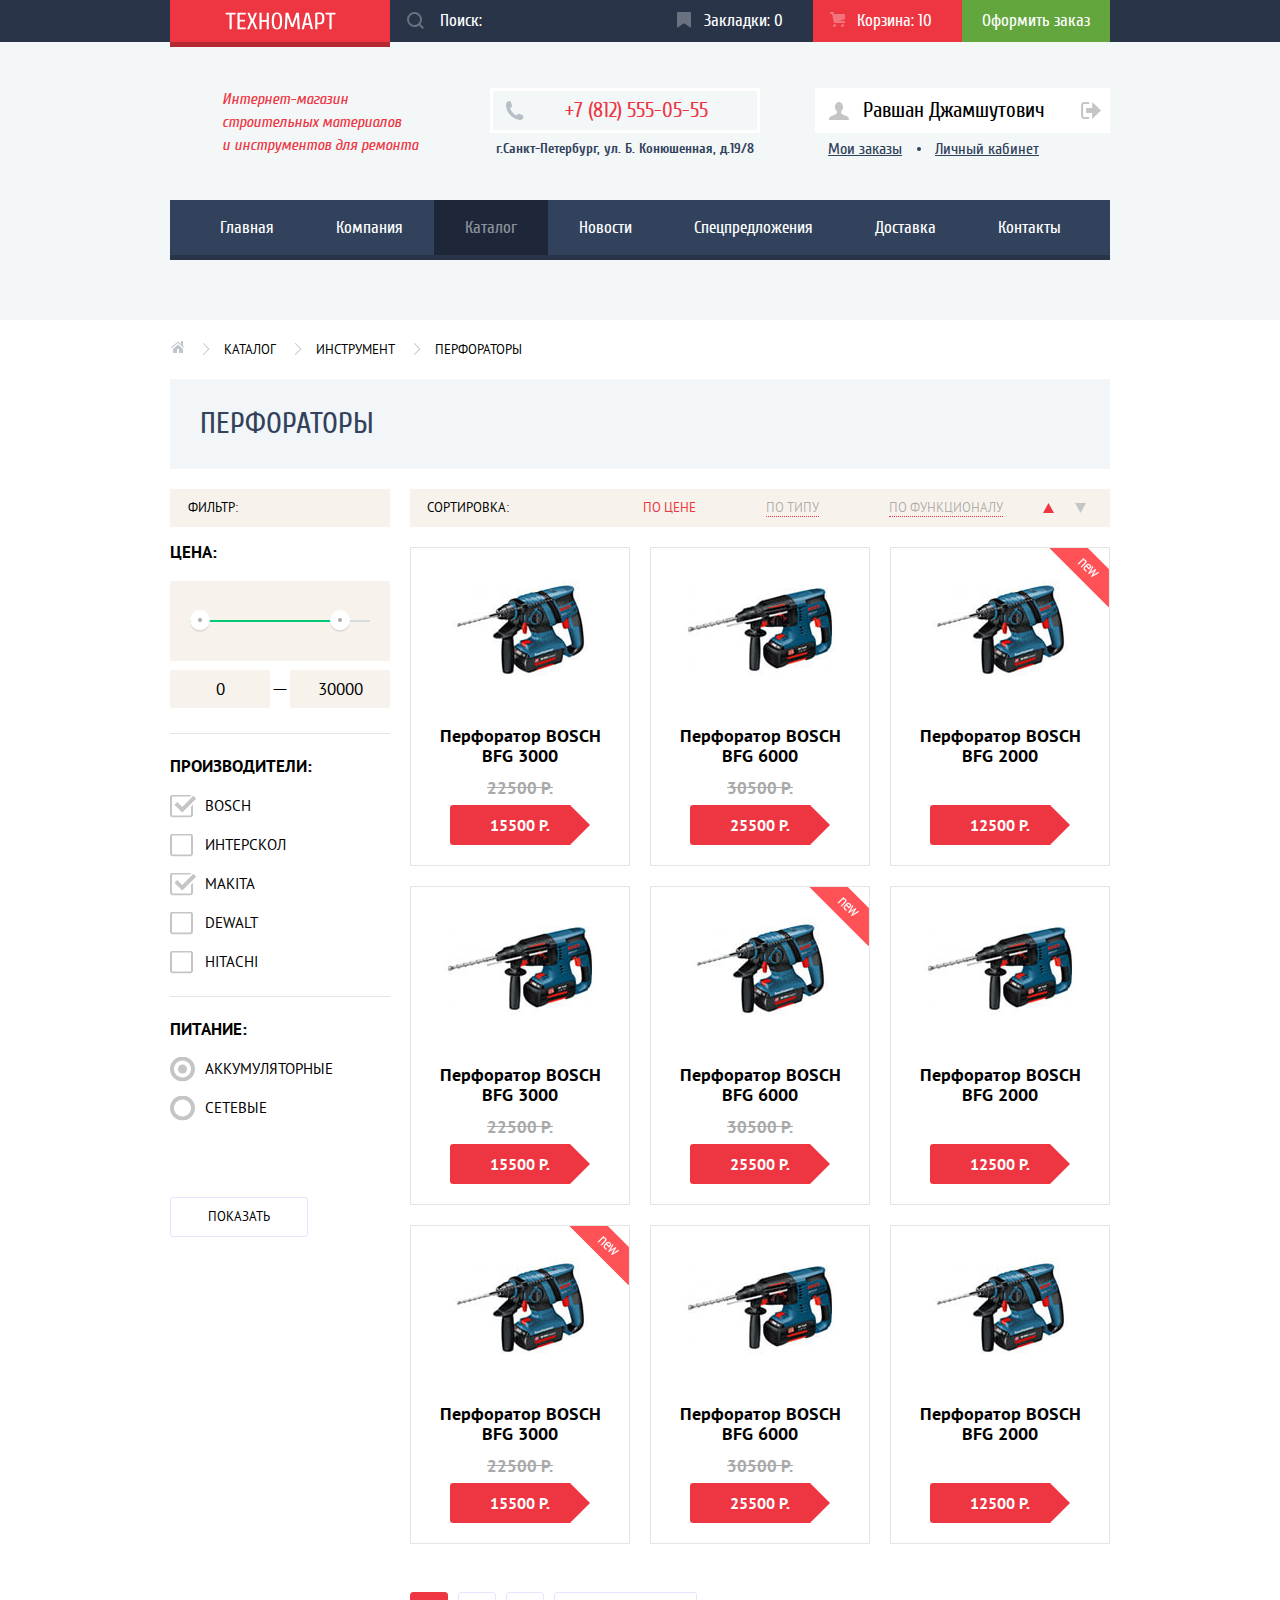
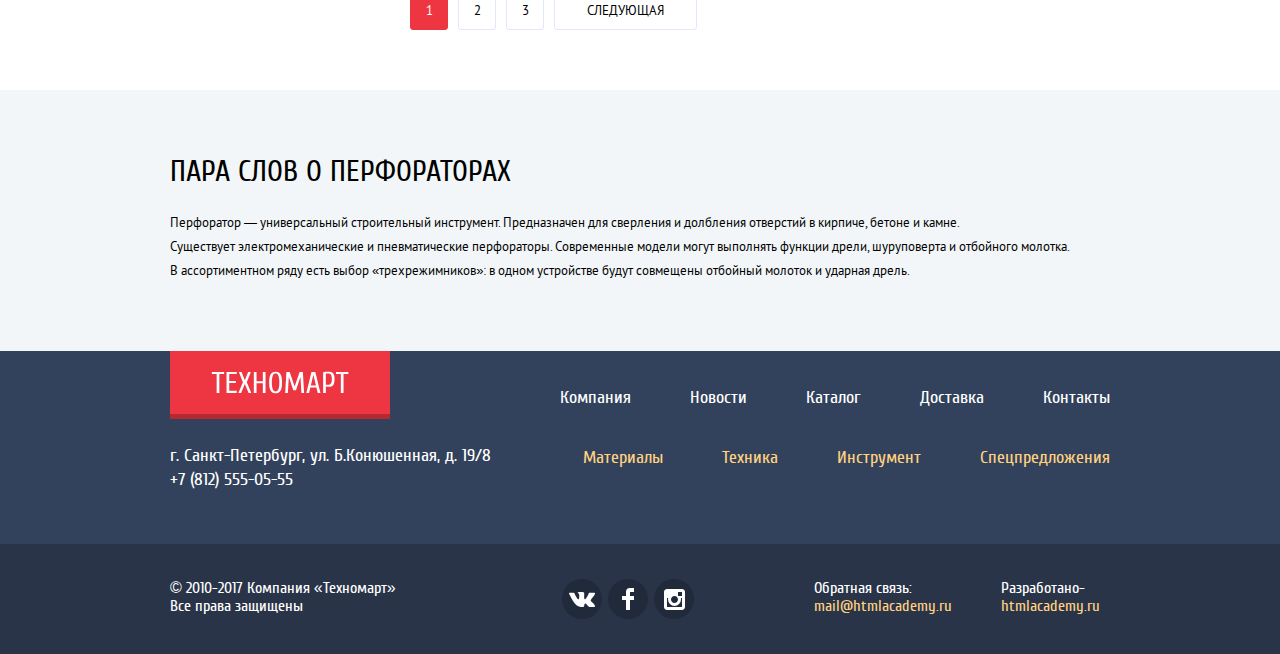
==== commit 174535f1: "убрал не существующие ссылки + поправил стили блока "Сервисы" главной страницы" ====
--- a/catalog.html
+++ b/catalog.html
@@ -4,7 +4,7 @@
     <meta charset="utf-8">
     <title>HTML Academy: Техномарт</title>
     <link rel="stylesheet" href="css/normalize.css">
-    <link rel="stylesheet" href="css/style.css">
+    <link rel="stylesheet" href="css/style.min.css">
   </head>
   <body class="inner-page">
     <header class="main-header inner-page__header">
@@ -26,25 +26,25 @@
           </div>
           <ul class="services-navigation top-header__services">
             <li class="services-navigation__item services-navigation__item--bookmarks">
-              <a class="button services-navigation__link services-navigation__link--bookmark services-navigation__link--empty" href="bookmarks.html">Закладки: <span>0</span></a>
+              <a class="button services-navigation__link services-navigation__link--bookmark services-navigation__link--empty" href="#">Закладки: <span>0</span></a>
             </li>
             <li class="services-navigation__item services-navigation__item--cart">
-              <a class="button services-navigation__link" href="cart.html">Корзина: <span>10</span></a>
+              <a class="button services-navigation__link" href="#">Корзина: <span>10</span></a>
             </li>
           </ul>
-          <a class="button top-header__order" href="order.html">Оформить заказ</a>
+          <a class="button top-header__order" href="#">Оформить заказ</a>
         </div>
       </div>
       <div class="container main-header__middle">
         <p class="main-header__title">Интернет-магазин строительных материалов <br> и инструментов для ремонта</p>
         <div class="contact-info main-header__contact-info">
-          <p class="contact-info__tel">+7 (812) 555-05-55</p>
+          <a class="contact-info__tel" href="tel:+78125550555">+7 (812) 555-05-55</a>
           <p class="contact-info__address">г.Санкт-Петербург, ул. Б.&nbsp;Конюшенная, д.19/8</p>
         </div>
         <div class="user main-header__user">
           <ul class="user__navigation main-header__user">
             <li>
-              <a class="user__button user__button--icon" href="profile.html">
+              <a class="user__button user__button--icon" href="#">
                 <svg class="user__icon" xmlns="http://www.w3.org/2000/svg" width="20" height="18" viewBox="0 0 20 18" fill="#c5c5c5">
                   <path d="M17.881 14.166c-2.144-.735-4.256-1.666-5.207-2.39-.657-.501-.77-1.618-.517-2.415 1.118-.903 1.864-2.477 1.864-4.278C14.021 2.276 12.221 0 10 0S5.979 2.276 5.979 5.083c0 1.801.746 3.374 1.863 4.277.253.798.141 1.915-.517 2.416-.95.724-3.063 1.654-5.207 2.39S0 18 0 18h20s.025-3.099-2.119-3.834z"/>
                 </svg>
@@ -52,7 +52,7 @@
               </a>
             </li>
             <li>
-              <a class="user__button user__button--logout" href="sing-out.html">
+              <a class="user__button user__button--logout" href="#">
                 <svg class="user__icon" xmlns="http://www.w3.org/2000/svg" width="21" height="17" viewBox="0 0 21 17" fill="#c5c5c5">
                   <g>
                     <path d="M21 8.5L12.125 0v6h-6v5h6v6z"/>
@@ -65,10 +65,10 @@
           </ul>
           <ul class="user__services">
             <li class="user__service">
-              <a class="user__button user__button--service" href="orders.html">Мои заказы</a>
+              <a class="user__button user__button--service" href="#">Мои заказы</a>
             </li>
             <li class="user__service">
-              <a class="user__button user__button--service" href="profile.html">Личный кабинет</a>
+              <a class="user__button user__button--service" href="#">Личный кабинет</a>
             </li>
           </ul>
         </div>
@@ -80,22 +80,22 @@
               <a class="navigation__link" href="index.html">Главная</a>
             </li>
             <li class="navigation__item">
-              <a class="navigation__link" href="company.html">Компания</a>
+              <a class="navigation__link" href="#">Компания</a>
             </li>
             <li class="navigation__item">
               <a class="navigation__link navigation__link--current">Каталог</a>
             </li>
             <li class="navigation__item">
-              <a class="navigation__link" href="news.html">Новости</a>
-            </li>
-            <li class="navigation__item">
-              <a class="navigation__link" href="special.html">Спецпредложения</a>
-            </li>
-            <li class="navigation__item">
-              <a class="navigation__link" href="delivery.html">Доставка</a>
-            </li>
-            <li class="navigation__item">
-              <a class="navigation__link" href="contacts.html">Контакты</a>
+              <a class="navigation__link" href="#">Новости</a>
+            </li>
+            <li class="navigation__item">
+              <a class="navigation__link" href="#">Спецпредложения</a>
+            </li>
+            <li class="navigation__item">
+              <a class="navigation__link" href="#">Доставка</a>
+            </li>
+            <li class="navigation__item">
+              <a class="navigation__link" href="#">Контакты</a>
             </li>
           </ul>
         </nav>
@@ -111,7 +111,7 @@
             <a class="breadcrumbs__link" href="catalog.html">Каталог</a>
           </li>
           <li class="breadcrumbs__item">
-            <a class="breadcrumbs__link" href="tools.html">Инструмент</a>
+            <a class="breadcrumbs__link" href="#">Инструмент</a>
           </li>
           <li class="breadcrumbs_item breadcrumbs__item--current">
             Перфораторы
@@ -427,45 +427,45 @@
           <a class="logo main-footer__logo" href="index.html">
             <img src="img/index-logo.svg" width="138" height="23" alt="Техномарт">
           </a>
-          <p class="main-footer__address">г.Санкт-Петербург, ул. Б.Конюшенная, д. 19/8 <br/> +7(812) 555-05-55</p>
+          <p class="main-footer__address">г. Санкт-Петербург, ул. Б.Конюшенная, д. 19/8 <br/> +7 (812) 555-05-55</p>
         </div>
         <nav class="footer-navigation main-footer__navigation">
           <ul class="footer-navigation__list">
             <li class="footer-navigation__item">
-              <a class="footer-navigation__link" href="company.html">Компания</a>
-            </li>
-            <li class="footer-navigation__item">
-              <a class="footer-navigation__link" href="news.html">Новости</a>
+              <a class="footer-navigation__link" href="#">Компания</a>
+            </li>
+            <li class="footer-navigation__item">
+              <a class="footer-navigation__link" href="#">Новости</a>
             </li>
             <li class="footer-navigation__item">
               <a class="footer-navigation__link" href="catalog.html">Каталог</a>
             </li>
             <li class="footer-navigation__item">
-              <a class="footer-navigation__link" href="delivery.html">Доставка</a>
-            </li>
-            <li class="footer-navigation__item">
-              <a class="footer-navigation__link" href="contacts.html">Контакты</a>
+              <a class="footer-navigation__link" href="#">Доставка</a>
+            </li>
+            <li class="footer-navigation__item">
+              <a class="footer-navigation__link" href="#">Контакты</a>
             </li>
           </ul>
           <ul class="footer-navigation__list footer-navigation__list--sub">
             <li class="footer-navigation__item">
-              <a class="footer-navigation__link" href="materials.html">Материалы</a>
-            </li>
-            <li class="footer-navigation__item">
-              <a class="footer-navigation__link" href="mechanism.html">Техника</a>
-            </li>
-            <li class="footer-navigation__item">
-              <a class="footer-navigation__link" href="tools.html">Инструмент</a>
-            </li>
-            <li class="footer-navigation__item">
-              <a class="footer-navigation__link" href="special.html">Спецпредложения</a>
+              <a class="footer-navigation__link" href="#">Материалы</a>
+            </li>
+            <li class="footer-navigation__item">
+              <a class="footer-navigation__link" href="#">Техника</a>
+            </li>
+            <li class="footer-navigation__item">
+              <a class="footer-navigation__link" href="#">Инструмент</a>
+            </li>
+            <li class="footer-navigation__item">
+              <a class="footer-navigation__link" href="#">Спецпредложения</a>
             </li>
           </ul>
         </nav>
       </div>
       <div class="sub-footer">
         <div class="container sub-footer__container">
-          <p class="sub-footer__copyright">&copy;2010-2017 Компания &laquo;Техномарт&raquo; Все права защищены</p>
+          <p class="sub-footer__copyright">&copy; 2010-2017 Компания &laquo;Техномарт&raquo; Все права защищены</p>
           <div class="social sub-footer__social">
             <ul class="social__list">
               <li>
@@ -491,7 +491,7 @@
     <section class="modal modal--cart">
       <h2 class="modal__message modal__message--success">Товар добавлен в корзину!</h2>
       <div class="modal__footer">
-        <a class="button button--default" href="order.html">Оформить заказ</a>
+        <a class="button button--default" href="#">Оформить заказ</a>
         <button class="button modal__button" type="button">Продолжить покупки</button>
       </div>
       <button class="close modal__close js-close-cart" type="button">
@@ -504,6 +504,6 @@
       </button>
     </section>
     <div class="modal-overlay"></div>
-    <script src="js/popup.js"></script>
+    <script src="js/script.min.js"></script>
   </body>
 </html>
--- a/css/style.min.css
+++ b/css/style.min.css
@@ -0,0 +1 @@
+@font-face{font-weight:400;font-family:"Cuprum";font-style:normal;src:url(../fonts/cuprum.woff2) format("woff2"),url(../fonts/cuprum.woff) format("woff")}@font-face{font-weight:700;font-family:"Cuprum";font-style:normal;src:url(../fonts/cuprumbold.woff2) format("woff2"),url(../fonts/cuprumbold.woff) format("woff")}@font-face{font-weight:400;font-family:"Cuprum";font-style:italic;src:url(../fonts/cuprumitalic.woff2) format("woff2"),url(../fonts/cuprumitalic.woff) format("woff")}@font-face{font-weight:400;font-family:"PT Sans";font-style:normal;src:url(../fonts/ptsans.woff2) format("woff2"),url(../fonts/ptsans.woff) format("woff")}@font-face{font-weight:700;font-family:"PT Sans";font-style:normal;src:url(../fonts/ptsansbold.woff2) format("woff2"),url(../fonts/ptsansbold.woff) format("woff")}body{min-width:960px;margin:0;padding:0;font-size:13px;line-height:24px;font-family:"Cuprum","Arial",sans-serif;color:rgb(0,0,0);font-style:normal;background-color:rgb(255,255,255)}a{text-decoration:none}img{max-width:100%;height:auto}.visually-hidden,input[type="checkbox"].visually-hidden,input[type="radio"].visually-hidden{position:absolute;width:1px;height:1px;margin:-1px;padding:0;overflow:hidden;white-space:nowrap;border:0;clip:rect(0 0 0 0)}.container{width:940px;margin:0 auto;padding:0 10px}.new::before{content:"";position:absolute;top:0;right:0;z-index:2;width:60px;height:60px;background-image:url(../img/new-label.png);background-repeat:no-repeat;background-position:0 0}.main-header{margin-bottom:59px;padding-bottom:60px;background-color:rgb(243,247,248)}.main-header--inner{margin-bottom:23px}.main-header__middle{display:-webkit-box;display:-ms-flexbox;display:flex;justify-content:flex-end;margin-bottom:39px;-webkit-box-pack:end;-ms-flex-pack:end}.button{padding:10px 10px;font-size:14px;line-height:18px;vertical-align:middle;text-align:center;color:rgb(255,255,255);text-transform:uppercase;border:none;border-radius:3px;cursor:pointer}.button--default{background-color:rgb(238,54,67)}.button--default:focus,.button--default:hover{background-color:rgb(202,44,55)}.button--default:active{background-color:rgb(186,39,50)}.logo{display:-webkit-box;display:-ms-flexbox;display:flex;justify-content:center;align-items:center;width:220px;height:42px;color:rgb(255,255,255);background-color:rgb(238,54,67);border-bottom-width:5px;border-bottom-style:solid;border-bottom-color:rgb(181,41,51);cursor:pointer;-webkit-box-align:center;-webkit-box-pack:center;-ms-flex-align:center;-ms-flex-pack:center}.logo:not([href]){cursor:default}.logo[href]:focus,.logo[href]:hover{background-color:rgb(202,44,55);border-bottom-color:rgb(154,33,42)}.logo[href]:active{background-color:rgb(186,39,50);border-bottom-color:rgb(142,30,38)}.top-header{margin-bottom:46px;font-size:17px;line-height:18px;color:rgb(255,255,255);background-color:rgb(41,52,73)}.top-header__container{position:relative;display:-webkit-box;display:-ms-flexbox;display:flex;align-items:flex-start;width:720px;padding-left:230px;-webkit-box-align:start;-ms-flex-align:start}.top-header__logo{position:absolute;top:0;left:10px}.top-header__order{display:block;padding:12px 20px;font:inherit;text-transform:none;background-color:rgb(99,166,62);border-radius:0}.top-header__order:focus,.top-header__order:hover{background-color:rgb(95,187,45)}.top-header__order:active{color:rgba(255,255,255,.6);background-color:rgb(81,133,52)}.top-header__search{width:270px}.search__content{position:relative;margin:0}.search__icon{position:absolute;top:12px;left:17px;opacity:.3}.search__input{position:relative;width:200px;height:18px;padding:12px 20px;padding-left:50px;font:inherit;color:rgb(255,255,255);background-color:transparent;border:none}.search__input::-webkit-input-placeholder{color:rgb(255,255,255)}.search__input:-ms-input-placeholder{color:rgb(255,255,255)}.search__input::-ms-input-placeholder{color:rgb(255,255,255)}.search__input::placeholder{color:rgb(255,255,255)}.search__input:hover{background-color:rgb(33,42,58)}.search__input:hover + .search__icon{opacity:1}.search__input:focus{color:rgb(0,0,0);background-color:rgb(255,255,255)}.search__input:focus + .search__icon{opacity:1;fill:rgb(238,54,67)}.services-navigation{display:-webkit-box;display:-ms-flexbox;display:flex;flex-wrap:wrap;margin:0;padding:0;list-style:none;-ms-flex-wrap:wrap}.top-header__services{margin-left:auto}.services-navigation__link{position:relative;display:block;padding:12px;padding-right:30px;padding-left:44px;font:inherit;text-transform:none;background-color:rgb(238,54,67);border-radius:0}.services-navigation__link::before{content:"";position:absolute;left:17px;width:16px;height:16px;background-image:url(../img/icon-cart.svg);background-repeat:no-repeat;background-position:0 0;opacity:.3}.services-navigation__link--bookmark::before{background-image:url(../img/icon-bookmark.svg);background-repeat:no-repeat;background-position:0 0}.services-navigation__link:focus,.services-navigation__link:hover{background-color:rgb(202,44,55)}.services-navigation__link:focus::before,.services-navigation__link:hover::before{opacity:1}.services-navigation__link:active{color:rgba(255,255,255,.6);background-color:rgb(186,39,50)}.services-navigation__link:active::before{opacity:.5}.services-navigation__link--empty{background-color:transparent}.services-navigation__link--empty:focus,.services-navigation__link--empty:hover{background-color:rgb(33,42,58)}.services-navigation__link--empty:active{color:rgba(255,255,255,.6);background-color:rgb(22,29,41)}.main-header__title{width:197px;margin:0;margin-right:71px;font-size:16px;line-height:23px;color:rgb(238,54,67);font-style:italic}.contacts{width:300px}.contacts__text{margin:0;margin-bottom:30px}.contacts__map{width:300px;height:158px}.contact__map-button{margin:0;margin-bottom:40px;padding:0;background:none;border:none;cursor:pointer}.contact__link{display:block;width:100%;font-family:"Cuprum","Arial",sans-serif}.main-header__contact-info{margin-right:50px}.contact-info{width:270px}.contact-info__tel{position:relative;display:block;margin:0;margin-bottom:4px;padding:9px 39px;padding-left:61px;font-size:21px;line-height:21px;text-align:center;color:rgb(238,54,67);border-width:3px;border-style:solid;border-color:rgb(255,255,255)}.contact-info__tel::before{content:"";position:absolute;top:10px;left:12px;width:19px;height:19px;background-image:url(../img/icon-phone.svg);background-repeat:no-repeat;background-position:0 0}.contact-info__address{margin:0;font-weight:700;font-size:14px;line-height:24px;text-align:center;color:rgb(50,66,92)}.about{width:540px}.company-info__text p{margin:0;margin-bottom:24px}.company-info__text p:last-of-type{margin-bottom:22px}.list{margin:0;margin-bottom:39px;padding:0}.list__item{position:relative;margin-bottom:18px;padding-left:35px}.list__item:last-child{margin-bottom:0}.list__item::before{content:"";position:absolute;top:8px;left:0;width:25px;height:2px;background-color:rgb(238,54,67)}.about__link{display:inline-block;min-width:200px;font-family:"Cuprum","Arial",sans-serif;vertical-align:middle}.user{width:300px}.user__navigation{display:-webkit-box;display:-ms-flexbox;display:flex;justify-content:flex-end;margin:0;margin-bottom:7px;padding:0;list-style:none;-webkit-box-pack:end;-ms-flex-pack:end}.user__item{margin-right:10px}.user__item:last-child{margin-right:0}.user__button{display:block;padding:12px 25px;font-size:21px;line-height:21px;color:rgb(0,0,0);text-transform:none;background-color:rgb(255,255,255)}.user__button--icon{position:relative;padding-left:48px}.user__button:focus,.user__button:hover{color:rgb(238,54,67)}.user__button:active{color:rgba(0,0,0,.3)}.user__button--profile:focus,.user__button--profile:hover{color:rgb(0,0,0)}.user__icon{content:"";position:absolute;top:14px;left:14px;fill:rgb(197,197,197)}.user__service{position:relative;padding:0 15px;padding-left:18px}.user__service::before{content:"";position:absolute;top:7px;left:0;width:4px;height:4px;background-color:rgb(50,66,92);border-radius:50%}.user__service:first-child::before{display:none}.user__button--logout{width:20px;height:17px;padding:14px 10px}.user__button--logout .user__icon{position:static}.user__button:focus .user__icon,.user__button:hover .user__icon{fill:rgb(50,66,92)}.user__services{display:-webkit-box;display:-ms-flexbox;display:flex;flex-wrap:wrap;margin:0;padding:0;list-style:none;-ms-flex-wrap:wrap}.user__button--service{padding:0;font-size:16px;line-height:18px;color:rgb(50,66,92);text-transform:none;text-decoration:underline;background-color:transparent}.navigation{color:rgb(255,255,255);background-color:rgb(50,66,92)}.navigation__list{display:-webkit-box;display:-ms-flexbox;display:flex;flex-wrap:wrap;justify-content:center;margin:0;padding:0;list-style:none;border-bottom:5px solid rgb(41,52,73);-webkit-box-pack:center;-ms-flex-pack:center;-ms-flex-wrap:wrap}.navigation__link{display:block;padding:19px 31px;font-size:17px;line-height:17px;color:rgb(255,255,255)}.navigation__link:focus,.navigation__link:hover{background-color:rgb(41,52,73)}.navigation__link:active,.navigation__link--current,.navigation__link--current:focus,.navigation__link--current:hover{color:rgba(255,255,255,.5);background-color:rgb(29,39,57)}.index-page__promo{margin-bottom:34px}.index-page__hits:last-child{margin-bottom:65px}.index-page__services{margin-bottom:80px}.inner-page__header{margin-bottom:21px}.inner-page__container{display:-webkit-box;display:-ms-flexbox;display:flex;justify-content:space-between;margin-bottom:60px;-webkit-box-pack:justify;-ms-flex-pack:justify}.inner-page__filter{width:220px}.inner-page__catalog{width:700px}.promo__container{display:-webkit-box;display:-ms-flexbox;display:flex;flex-wrap:wrap;justify-content:space-between;-webkit-box-pack:justify;-ms-flex-pack:justify;-ms-flex-wrap:wrap}.promo-card{position:relative;-webkit-box-sizing:border-box;box-sizing:border-box;width:300px;height:123px;margin-bottom:20px;padding-top:22px;padding-left:22px;color:rgb(255,255,255)}.promo-card--materials{background-color:rgb(255,191,71);background-image:url(../img/icon-1.svg);background-repeat:no-repeat;background-position:213px 31px}.promo-card--tools{background-color:rgb(59,188,227);background-image:url(../img/icon-2.svg);background-repeat:no-repeat;background-position:198px 33px}.promo-card--tech{background-color:rgb(220,145,216);background-image:url(../img/icon-3.svg);background-repeat:no-repeat;background-position:190px 31px}.promo-card--sale{background-color:rgb(142,215,143);background-image:url(../img/icon-4.svg);background-repeat:no-repeat;background-position:196px 26px}.promo-card--delivery{background-color:rgb(255,191,71);background-image:url(../img/icon-5.svg);background-repeat:no-repeat;background-position:191px 31px}.promo-card__title{margin:0;margin-bottom:12px;font-weight:700;font-size:24px;line-height:30px}.promo-card__link{display:inline-block;min-width:115px;padding:10px;font-size:14px;line-height:18px;vertical-align:middle;color:rgb(255,255,255);text-transform:uppercase;background-color:rgba(0,0,0,.1)}.promo-card__link:focus,.promo-card__link:hover{background-color:rgba(0,0,0,.2)}.promo-card__link:active{background-color:rgba(0,0,0,.3)}.carousel{position:relative;width:620px;height:266px;margin-right:20px;overflow:hidden}.carousel__slide-list{display:-webkit-box;display:-ms-flexbox;display:flex;margin:0;padding:0;list-style:none}.carousel__slide{flex-shrink:0;-ms-flex-negative:0}.carousel__button{position:absolute;bottom:22px;left:24px;padding:10px 47px}.carousel__scroll{position:absolute;top:114px;width:22px;height:40px;background-color:transparent;border:none;cursor:pointer}.carousel__scroll--prev{left:25px;background-image:url(../img/icon-left.svg);background-repeat:no-repeat;background-position:0 0}.carousel__scroll--next{right:20px;background-image:url(../img/icon-right.svg);background-repeat:no-repeat;background-position:0 0}.carousel__controls{position:absolute;bottom:36px;left:50%;display:-webkit-box;display:-ms-flexbox;display:flex;-webkit-transform:translateX(-50%);-ms-transform:translateX(-50%);transform:translateX(-50%)}.carousel__control{position:relative;display:block;width:10px;height:10px;margin-right:10px;padding:0;background-color:rgb(255,255,255);border:none;border-radius:50%}.carousel__control:last-child{margin-right:0}.carousel__control--active::before{content:"";position:absolute;top:50%;left:50%;width:6px;height:6px;margin-top:-3px;margin-left:-3px;background-color:rgb(238,54,67);border-radius:50%}.slide{position:relative;color:rgb(255,255,255);text-transform:uppercase}.slide__info{position:absolute;top:0;left:0;padding-top:23px;padding-left:24px}.slide__title{margin:0;margin-bottom:3px;font-size:36px;line-height:36px}.slide__text{margin:0;font-size:18px;line-height:24px;text-transform:none}.hits__list{display:-webkit-box;display:-ms-flexbox;display:flex;flex-wrap:wrap;margin:0;padding:0;list-style:none;-ms-flex-wrap:wrap}.hits__item{margin-right:20px;margin-bottom:20px}.hits__item:nth-child(4n){margin-right:0}.hits__link{min-width:233px;padding:10px 10px}.hits__headline{display:-webkit-box;display:-ms-flexbox;display:flex;justify-content:space-between;align-items:center;margin-bottom:20px;padding:25px;background-color:rgb(249,245,240);-webkit-box-align:center;-webkit-box-pack:justify;-ms-flex-align:center;-ms-flex-pack:justify}.hits__title{margin:0;font-weight:400;font-size:30px;line-height:30px;color:rgb(50,66,92);text-transform:uppercase}.card{position:relative;width:218px;min-height:316px;font-weight:700;font-size:17px;line-height:18px;font-family:"PT Sans","Arial",sans-serif;text-align:center;color:rgb(0,0,0);background-color:rgb(255,255,255);border-width:1px;border-style:solid;border-color:rgb(229,229,229)}.card .new::before{top:-1px;right:-1px}.card__thumbnail{width:184px;height:164px;margin-bottom:11px}.card__title{margin:0;margin-bottom:13px;padding:0 25px;font-size:18px;line-height:20px;color:rgb(0,0,0)}.card__actions-list{position:absolute;top:0;left:0;width:218px;height:88px;padding:40px 0;list-style:none;background-color:rgba(255,255,255,.9);opacity:0}.card:focus,.card:hover{-webkit-box-shadow:0 10px 25px 0 rgba(41,52,73,.5);box-shadow:0 10px 25px 0 rgba(41,52,73,.5)}.card--current .card__actions-list,.card:focus .card__actions-list,.card:hover .card__actions-list{opacity:1}.card:focus-within .card__actions-list{opacity:1}.card__action{display:block;-webkit-box-sizing:border-box;box-sizing:border-box;min-width:135px;margin:0 auto;margin-bottom:7px;font-weight:400;font-size:14px;line-height:18px;text-transform:uppercase;text-decoration:none;background-color:rgb(99,166,62);border-radius:3px;-webkit-box-shadow:inset 0 -3px 0 0 rgb(54,115,21);box-shadow:inset 0 -3px 0 0 rgb(54,115,21)}.card__action:focus,.card__action:hover{background-color:rgb(95,187,45)}.card__action:active{background-color:rgb(81,133,52);-webkit-box-shadow:none;box-shadow:none}.card__action--bookmark{color:rgb(50,66,92);background-color:rgb(255,255,255);border-width:3px;border-style:solid;border-color:rgb(99,166,62);-webkit-box-shadow:none;box-shadow:none}.card__action--bookmark:focus,.card__action--bookmark:hover{background-color:rgb(255,255,255);border-width:3px;border-style:solid;border-color:rgb(50,66,92)}.card__action--bookmark:active{color:rgb(50,66,92);background-color:rgb(255,255,255);border-width:3px;border-style:solid;border-color:rgb(50,66,92);opacity:.3}.card__origin-price{min-height:20px;margin:0;margin-bottom:6px;color:rgb(169,169,169);text-transform:uppercase;text-decoration:line-through}.card__current-price{position:relative;width:80px;margin:0 auto;margin-bottom:20px;padding:10px 30px;font-size:16px;line-height:20px;color:rgb(255,255,255);text-transform:uppercase;background-color:rgb(238,54,67);border-radius:3px}.card__current-price::after{content:"";position:absolute;top:0;right:-20px;border-width:20px;border-style:solid;border-color:white;border-left-color:rgb(238,54,67)}.brand{display:block;width:218px;height:108px;padding-top:35px;text-align:center;background-color:rgb(255,255,255);border-width:1px;border-style:solid;border-color:rgb(229,229,229)}.brand:focus,.brand:hover{-webkit-box-shadow:0 10px 25px 0 rgba(41,52,73,.5);box-shadow:0 10px 25px 0 rgba(41,52,73,.5)}.brand__thumbnail{width:184px;height:73px;margin-bottom:35px}.services{padding-top:68px;font-size:13px;line-height:24px;font-family:"PT Sans","Arial",sans-serif;color:rgb(0,0,0);background-color:rgb(244,248,249)}.services__title{margin:0;margin-bottom:25px;font-weight:400;font-size:30px;line-height:30px;font-family:"Cuprum","Arial",sans-serif;text-transform:uppercase}.services__text{width:400px;margin:0;margin-bottom:13px}.tabs{display:-webkit-box;display:-ms-flexbox;display:flex;justify-content:space-between;-webkit-box-pack:justify;-ms-flex-pack:justify}.tabs__controls{position:relative;width:240px;margin:0;padding:0;padding-top:56px;list-style:none}.tabs__controls::after{content:"";position:absolute;top:0;right:0;width:10px;height:279px;background-image:url(../img/services-shadow.png);background-repeat:no-repeat;background-position:0 0}.tabs__control{display:block;width:100%;padding:13px 22px;padding-bottom:17px;font-weight:700;font-size:21px;line-height:30px;font-family:"Cuprum","Arial",sans-serif;text-align:left;color:rgb(255,255,255);text-transform:none;background-color:rgb(50,66,92);border:none;border-radius:0;box-shadow:inset 0 -1px 0 0 rgb(77,99,123)}.tabs__control:focus,.tabs__control:hover{background-color:rgb(41,52,73)}.tabs__control:active,.tabs__control--current,.tabs__control--current:focus,.tabs__control--current:hover{color:rgb(50,66,92);background-color:rgb(255,255,255)}.tabs__list{display:flex;width:620px;min-height:290px;margin:0;padding:0;padding-top:49px;list-style:none}.tabs__item{display:none;width:100%;min-height:265px;background-image:url(../img/services-slide-1.png);background-repeat:no-repeat;background-position:bottom right}.tabs__item:nth-child(2){background-image:url(../img/services-slide-2.png)}.tabs__item:nth-child(3){background-image:url(../img/services-slide-3.png)}.tabs__item--current{display:block}.tabs__item-title{margin:0;margin-bottom:22px;font-weight:400;font-size:36px;line-height:43px;font-family:"Cuprum","Arial",sans-serif;color:rgb(50,66,92);text-transform:uppercase}.tabs__item-text{width:380px;margin:0;margin-bottom:25px}.company-info{font-size:13px;line-height:24px;font-family:"PT Sans","Arial",sans-serif;color:rgb(0,0,0);background-color:rgb(255,255,255)}.company-info__container{display:-webkit-box;display:-ms-flexbox;display:flex;justify-content:space-between;-webkit-box-pack:justify;-ms-flex-pack:justify}.company-info__title{margin:0;margin-bottom:25px;font-weight:400;font-size:30px;line-height:30px;font-family:"Cuprum","Arial",sans-serif;text-transform:uppercase}.list{list-style:none;font-size:18px;line-height:20px;font-family:"Cuprum","Arial",sans-serif}.main-footer{margin-top:84px;color:rgb(255,255,255);background-color:rgb(50,66,92)}.main-footer--inner{margin-top:0}.main-footer__top{display:-webkit-box;display:-ms-flexbox;display:flex;justify-content:space-between;padding-bottom:38px;-webkit-box-pack:justify;-ms-flex-pack:justify}.main-footer__info{width:380px}.main-footer__logo{height:63px;margin-bottom:25px}.main-footer__navigation{width:550px}.main-footer__address{margin:0;font-size:18px;line-height:24px}.footer-navigation{padding-top:35px}.footer-navigation__list{display:-webkit-box;display:-ms-flexbox;display:flex;flex-wrap:wrap;justify-content:flex-end;margin:0;margin-bottom:35px;padding:0;list-style:none;-webkit-box-pack:end;-ms-flex-pack:end;-ms-flex-wrap:wrap}.footer-navigation__link{font-size:18px;line-height:24px;color:rgb(255,255,255);text-decoration:none}.footer-navigation__item{margin-left:59px}.footer-navigation__item:first-child{margin-left:0}.footer-navigation__list--sub .footer-navigation__link{color:rgb(255,209,128)}.footer-navigation__link:focus,.footer-navigation__link:hover{text-decoration:underline}.footer-navigation__link:active{opacity:.5}.sub-footer{font-size:16px;line-height:18px;color:rgb(255,255,255);background-color:rgb(41,52,73)}.sub-footer__container{display:-webkit-box;display:-ms-flexbox;display:flex;padding:35px 0}.sub-footer__copyright{width:230px;margin:0;margin-right:162px}.sub-footer__social{width:132px;margin-right:120px}.sub-footer__mail{width:140px;margin:0;margin-right:47px}.sub-footer__development{width:100px;margin:0}.social__list{display:-webkit-box;display:-ms-flexbox;display:flex;flex-wrap:wrap;justify-content:space-between;margin:0;padding:0;list-style:none;-webkit-box-pack:justify;-ms-flex-pack:justify;-ms-flex-wrap:wrap}.social-button{display:block;width:40px;height:40px;background-color:rgb(33,42,58);border-radius:50%}.social-button--vk{background-image:url(../img/icon-vk.svg);background-repeat:no-repeat;background-position:center}.social-button--fb{background-image:url(../img/icon-fb.svg);background-repeat:no-repeat;background-position:center}.social-button--inst{background-image:url(../img/icon-insta.svg);background-repeat:no-repeat;background-position:center}.social-button:focus,.social-button:hover,.social-button:active{background-color:rgb(238,54,67)}.sub-footer__link{font:inherit;color:rgb(255,209,128)}.sub-footer__link:focus,.sub-footer__link:hover{text-decoration:underline}.sub-footer__link:active{color:rgb(238,54,67)}.feedback__label{font-size:18px;line-height:18px;color:rgb(0,0,0)}.feedback__input{font:inherit;line-height:18px;background-color:transparent;border-width:2px;border-style:solid;border-color:rgb(222,227,228)}.feedback__input:hover{border-color:rgb(181,181,181)}.feedback__input:focus{border-color:rgb(238,54,67)}.breadcrumbs{display:-webkit-box;display:-ms-flexbox;display:flex;flex-wrap:wrap;justify-content:flex-start;margin:0;padding:0;list-style:none;font-size:13px;line-height:18px;font-family:"PT Sans","Arial",sans-serif;color:rgb(0,0,0);text-transform:uppercase;-webkit-box-pack:start;-ms-flex-pack:start;-ms-flex-wrap:wrap}.inner-page__breadcrumbs{margin-bottom:20px}.breadcrumbs__item{position:relative;padding-right:40px}.breadcrumbs__item::after{content:"";position:absolute;top:2px;right:14px;width:8px;height:12px;background-image:url(../img/icon-right-small.svg);background-repeat:no-repeat;background-position:0 0}.breadcrumbs__link{display:block;font:inherit;color:rgb(0,0,0)}.breadcrumbs__link--home{width:14px;height:14px;background-image:url(../img/icon-home.svg);background-repeat:no-repeat;background-position:0 0}.breadcrumbs__link:focus,.breadcrumbs__link:hover{text-decoration:underline}.breadcrumbs__link:active{color:rgba(0,0,0,.3);text-decoration:none}.inner-page__title{margin:0;margin-bottom:20px;padding:30px;font-weight:400;font-size:30px;line-height:30px;color:rgb(50,66,92);text-transform:uppercase;background-color:rgb(242,246,248)}.filter{font-family:"PT Sans","Arial",sans-serif;text-transform:uppercase}.filter__title{margin:0;margin-bottom:10px;padding:10px 18px;font-weight:400;font-size:13px;line-height:18px;background-color:rgb(247,243,236)}.filter__group{margin:0;margin-bottom:17px;padding:0;border:none;border-bottom:1px solid rgb(229,229,229)}.filter__group:last-of-type{margin-bottom:55px;border:none}.filter__group-title{margin-bottom:14px;font-weight:700;font-size:17px;line-height:30px}.filter__list{margin:0;margin-bottom:21px;padding:0;list-style:none}.filter__item{margin-bottom:15px}.filter__item:last-child{margin-bottom:0}.filter__label{position:relative;padding-left:35px;font-size:15px;line-height:20px}.filter__indicator{position:absolute;top:50%;left:0;width:27px;height:23px;background-image:url(../img/checkbox-off.svg);background-repeat:no-repeat;background-position:0 0;-webkit-transform:translateY(-50%);-ms-transform:translateY(-50%);transform:translateY(-50%)}.filter__indicator--checkbox{width:27px;height:23px;background-image:url(../img/checkbox-off.svg);background-repeat:no-repeat;background-position:0 0}.filter__indicator--radio{display:block;width:25px;height:25px;background-image:url(../img/radio-off.svg);background-repeat:no-repeat;background-position:0 0}.filter__input:focus + .filter__indicator{outline:thin dotted;outline:5px auto -webkit-focus-ring-color}.filter__input:disabled + .filter__label,.filter__input:disabled + .filter__checkbox{opacity:.4}.filter__input:checked + .filter__indicator--checkbox{background-image:url(../img/checkbox-on.svg);background-repeat:no-repeat;background-position:0 0}.filter__input:checked + .filter__indicator--radio{background-image:url(../img/radio-on.svg);background-repeat:no-repeat;background-position:0 0}.filter__button{min-width:138px;font-size:13px;line-height:18px;color:rgb(0,0,0);background-color:rgb(255,255,255);border-width:1px;border-style:solid;border-color:rgb(229,229,299)}.filter__button:focus,.filter__button:hover{border-color:rgb(189,198,202)}.filter__button:active{border-color:rgb(238,54,67)}.range__view{position:relative;width:220px;height:80px;margin-bottom:9px;background-color:rgb(247,243,236)}.range__view::before,.range__view::after{content:"";position:absolute;top:50%;left:20px;height:2px;margin-top:-1px}.range__view::before{width:180px;background-color:rgb(215,220,222)}.range__view::after{width:152px;background-color:rgb(0,202,116)}.range__button{content:"";position:absolute;z-index:1;display:block;width:20px;height:22px;margin-top:-11px;padding:0;background-color:transparent;background-image:url(../img/filter-button.svg);background-repeat:no-repeat;background-position:0 0;border:none;cursor:pointer}.range__button--min{top:50%;left:20px}.range__button--max{top:50%;left:160px}.range__inputs{display:-webkit-box;display:-ms-flexbox;display:flex;justify-content:space-between;align-items:center;margin:0;padding-bottom:25px;-webkit-box-align:center;-webkit-box-pack:justify;-ms-flex-align:center;-ms-flex-pack:justify}.range__input{width:75px;padding:10px;padding-right:5px;padding-left:20px;font-size:17px;line-height:18px;font-family:inherit;text-align:center;color:rgb(0,0,0);background-color:rgb(247,243,236);border:none;border-radius:3px}.sort-panel{display:-webkit-box;display:-ms-flexbox;display:flex;align-items:center;padding:10px 17px;font-size:13px;line-height:18px;font-family:"PT Sans","Arial",sans-serif;color:rgb(0,0,0);text-transform:uppercase;background-color:rgb(247,243,236);-webkit-box-align:center;-ms-flex-align:center}.catalog__sort{margin-bottom:20px}.sort-panel__title{margin:0;margin-right:auto}.sort-panel__list{display:-webkit-box;display:-ms-flexbox;display:flex;flex-wrap:wrap;justify-content:flex-start;width:380px;margin:0;margin-right:20px;padding:0;list-style:none;-webkit-box-pack:start;-ms-flex-pack:start;-ms-flex-wrap:wrap}.sort-panel__item{margin-right:70px}.sort-panel__item:last-child{margin-right:0}.direction{display:-webkit-box;display:-ms-flexbox;display:flex;flex-wrap:wrap;justify-content:space-between;width:43px;margin:0;margin-right:7px;padding:0;list-style:none;-webkit-box-pack:justify;-ms-flex-pack:justify;-ms-flex-wrap:wrap}.direction__link{display:block;width:11px;height:10px}.direction__link:focus,.direction__link:hover{fill:rgb(0,0,0)}.direction__link--revert{-webkit-transform:rotate(180deg);-ms-transform:rotate(180deg);transform:rotate(180deg)}.direction__link--current,.direction__link--current:focus,.direction__link--current:hover,.direction__link:active{fill:rgb(238,54,67)}.sort-panel__link{font:inherit;color:rgba(0,0,0,.3);border-bottom:1px dotted rgb(238,54,67)}.sort-panel__link:focus,.sort-panel__link:hover{color:rgb(0,0,0);border-bottom-style:solid}.sort-panel__link:active,.sort-panel__link--current,.sort-panel__link--current:focus,.sort-panel__link--current:hover,.sort-panel__link--current:active{color:rgb(238,54,67);border:none}.catalog__list{display:-webkit-box;display:-ms-flexbox;display:flex;flex-wrap:wrap;margin:0;margin-bottom:28px;padding:0;list-style:none;-ms-flex-wrap:wrap}.catalog__item{margin-right:20px;margin-bottom:20px}.catalog__item:nth-child(3n){margin-right:0}.pagination{display:-webkit-box;display:-ms-flexbox;display:flex;flex-wrap:wrap;justify-content:flex-start;margin:0;padding:0;list-style:none;-webkit-box-pack:start;-ms-flex-pack:start;-ms-flex-wrap:wrap}.pagination__link{display:block;-webkit-box-sizing:border-box;box-sizing:border-box;min-width:38px;margin-right:10px;padding:9px;font-size:13px;line-height:18px;font-family:"PT Sans","Arial",sans-serif;text-align:center;color:rgb(0,0,0);text-transform:uppercase;background-color:rgb(255,255,255);border-width:1px;border-style:solid;border-color:rgb(229,229,299);border-radius:3px}.pagination__link--next{margin-right:0;padding-right:32px;padding-left:32px}.pagination__link:focus,.pagination__link:hover{border-color:rgb(189,198,202)}.pagination__link:active{border-color:rgb(238,54,67)}.pagination__link--current,.pagination__link--current:focus,.pagination__link--current:hover,.pagination__link--current:active{color:rgb(255,255,255);background-color:rgb(238,54,67);border-color:rgb(238,54,67)}.tool-info{padding-top:67px;padding-bottom:68px;background-color:rgb(242,246,248)}.tool-info__title{margin:0;margin-bottom:24px;font-weight:400;font-size:30px;line-height:30px;text-transform:uppercase}.tool-info__text{margin:0;font-size:13px;line-height:24px;font-family:"PT Sans","Arial",sans-serif}.modal{position:fixed;top:50%;left:50%;z-index:10;display:none;max-width:960px;background-color:rgb(255,255,255);border-top:7px solid rgb(238,54,67);-webkit-box-shadow:0 20px 40px 0 rgba(0,0,0,.75);box-shadow:0 20px 40px 0 rgba(0,0,0,.75);-webkit-transform:translateX(-50%) translateY(-50%);-ms-transform:translateX(-50%) translateY(-50%);transform:translateX(-50%) translateY(-50%)}.modal--show{display:block}.modal--map{width:940px;height:446px;border-top:none}.modal--feedback{padding-top:50px}.modal--cart .button{width:200px}.modal__embedded-map{position:relative;z-index:2;border:none}.modal__map{position:absolute;top:0;left:0;z-index:1}.modal__message{margin:0;padding:65px;padding-right:125px;padding-left:179px;font-weight:400;font-size:30px;line-height:30px;color:rgb(0,0,0);background-color:rgb(255,255,255)}.modal__message--success{background-image:url(../img/icon-mark.svg);background-repeat:no-repeat;background-position:81px 50px}.modal__button{color:rgb(0,0,0);background-color:rgb(255,255,255)}.modal__footer{display:-webkit-box;display:-ms-flexbox;display:flex;flex-wrap:wrap;justify-content:space-between;padding:37px 80px;background-color:rgb(244,244,244);-webkit-box-pack:justify;-ms-flex-pack:justify;-ms-flex-wrap:wrap}.modal__close{position:absolute;top:8px;right:4px;z-index:3}.close{background:none;border:none;cursor:pointer}.close__icon{fill:rgb(238,54,67)}.modal__close:focus .close__icon,.modal__close:hover .close__icon{fill:rgb(202,44,55)}.modal__close:active .close__icon{fill:rgb(186,39,50)}.feedback-form__wrapper{padding:0 80px}.feedback-form__row{display:-webkit-box;display:-ms-flexbox;display:flex}.feedback-form__column{width:220px;margin-right:20px}.feedback-form__column:last-child{margin-right:0}.feedback-form__label{display:block;margin-bottom:8px;font-size:18px;line-height:18px}.feedback-form__input,.feedback-form__textarea{display:block;-webkit-box-sizing:border-box;box-sizing:border-box;width:100%;margin-bottom:19px;padding:8px 14px;font-size:13px;line-height:18px;border-width:2px;border-style:solid;border-color:rgb(222,227,228);border-radius:3px}.feedback-form__textarea{min-height:114px}.feedback-form__input:hover,.feedback-form__textarea:hover{border-color:rgb(181,181,181)}.feedback-form__input:focus,.feedback-form__textarea:focus{border-color:rgb(238,54,67)}.feedback-form__submit{display:block;width:100%}.modal-overlay{position:fixed;top:0;left:0;z-index:9;display:none;width:100%;height:100%}.modal-overlay--show{display:block}
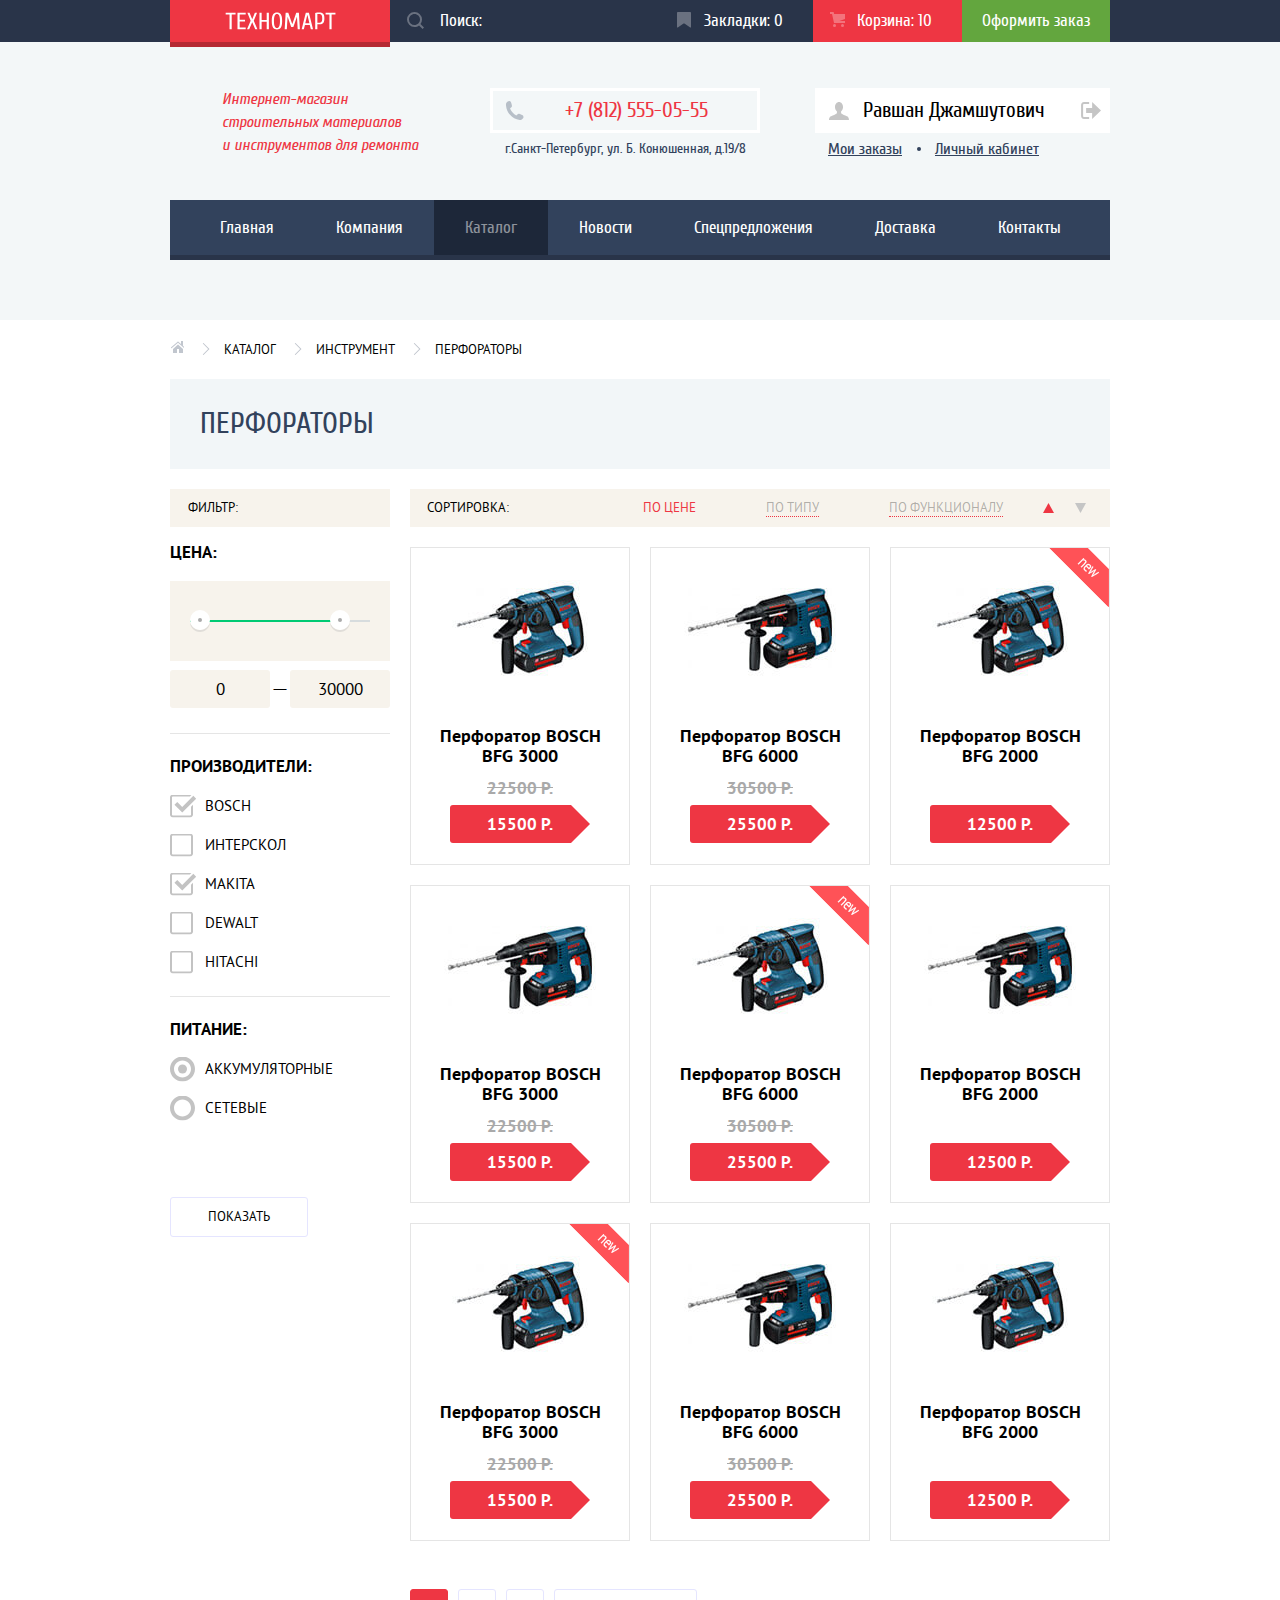
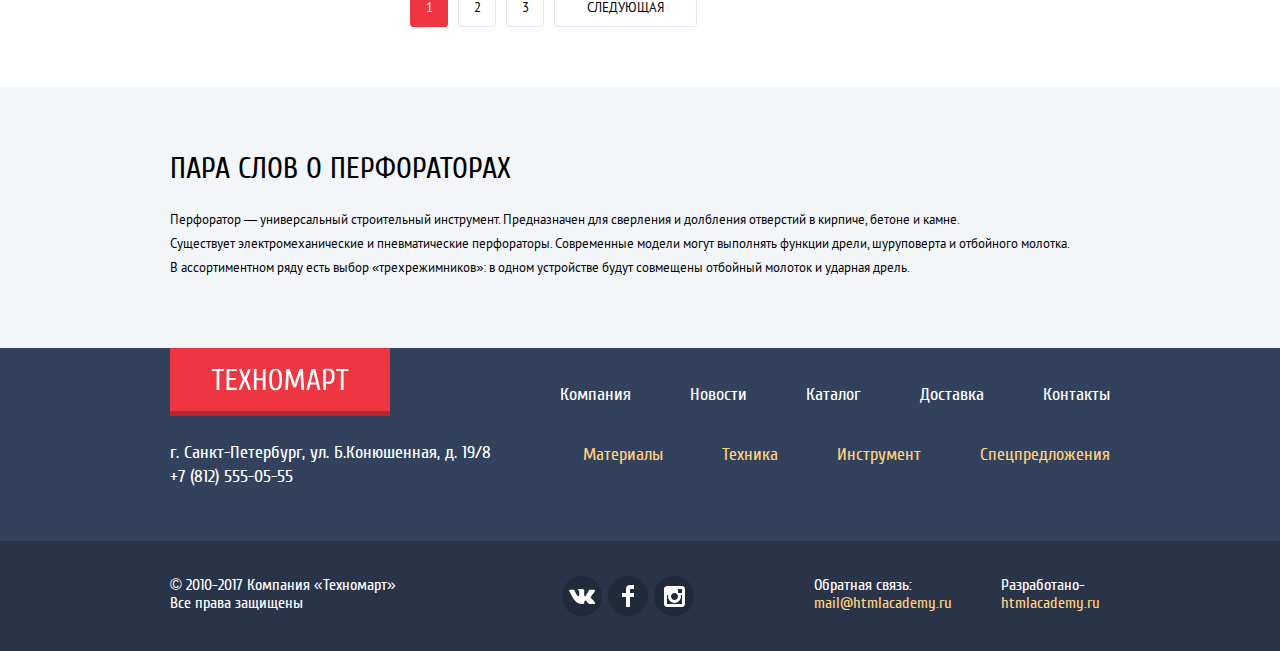
==== commit dde4b785: "Внес исправления по состояниям интерактивных элементов (для соответствия styleguide)" ====
--- a/catalog.html
+++ b/catalog.html
@@ -140,36 +140,36 @@
                 <legend class="filter__group-title">Производители:</legend>
                 <ul class="filter__list">
                   <li class="filter__item">
-                    <label class="filter__label">
-                      <input class="filter__input visually-hidden" type="checkbox" name="brands" value="bosch" checked>
+                    <input class="filter__input visually-hidden" id="brand-bosch" type="checkbox" name="brands" value="bosch" checked>
+                    <label class="filter__label" for="brand-bosch">
                       <span class="filter__indicator filter__indicator--checkbox"></span>
                       Bosch
                     </label>
                   </li>
                   <li class="filter__item">
-                    <label class="filter__label">
-                      <input class="filter__input visually-hidden" type="checkbox" name="brands" value="interscol">
+                    <input class="filter__input visually-hidden" id="brand-interskol" type="checkbox" name="brands" value="interscol">
+                    <label class="filter__label" for="brand-interskol">
                       <span class="filter__indicator filter__indicator--checkbox"></span>
                       Интерскол
                     </label>
                   </li>
                   <li class="filter__item">
-                    <label class="filter__label">
-                      <input class="filter__input visually-hidden" type="checkbox" name="brands" value="makita" checked>
+                    <input class="filter__input visually-hidden" id="brand-makita" type="checkbox" name="brands" value="makita" checked>
+                    <label class="filter__label" for="brand-makita">
                       <span class="filter__indicator filter__indicator--checkbox"></span>
                       Makita
                     </label>
                   </li>
                   <li class="filter__item">
-                    <label class="filter__label">
-                      <input class="filter__input visually-hidden" type="checkbox" name="brands" value="dewalt">
+                    <input class="filter__input visually-hidden" id="brand-dewalt" type="checkbox" name="brands" value="dewalt">
+                    <label class="filter__label" for="brand-dewalt">
                       <span class="filter__indicator filter__indicator--checkbox"></span>
                       Dewalt
                     </label>
                   </li>
                   <li class="filter__item">
-                    <label class="filter__label">
-                      <input class="filter__input visually-hidden" type="checkbox" name="brands" value="hitachi">
+                    <input class="filter__input visually-hidden" id="brand-hitachi" type="checkbox" name="brands" value="hitachi">
+                    <label class="filter__label" for="brand-hitachi">
                       <span class="filter__indicator filter__indicator--checkbox"></span>
                       Hitachi
                     </label>
@@ -180,17 +180,15 @@
                 <legend class="filter__group-title">Питание:</legend>
                 <ul class="filter__list">
                   <li class="filter__item">
+                    <input class="filter__input visually-hidden" id="power-battery" type="radio" name="power" value="power-battery" checked>
                     <label class="filter__label" for="power-battery">
-                    <input class="filter__input visually-hidden" id="power-battery" type="radio" name="power" value="power-battery"
-                           checked>
                       <span class="filter__indicator filter__indicator--radio"></span>
                     Аккумуляторные
                     </label>
                   </li>
                   <li class="filter__item">
+                    <input class="filter__input visually-hidden" id="main-power-supply" type="radio" name="power" value="main-power-supply">
                     <label class="filter__label" for="main-power-supply">
-                    <input class="filter__input visually-hidden" id="main-power-supply" type="radio" name="power"
-                           value="main-power-supply">
                       <span class="filter__indicator filter__indicator--radio"></span>
                     Сетевые
                     </label>
@@ -242,7 +240,7 @@
                        alt="Перфоратор BOSCH BFG 3000">
                   <ul class="card__actions-list">
                     <li class="card__actions-item">
-                      <button class="button card__action js-buy" type="button">Купить</button>
+                      <button class="button card__action card__action--cart js-buy" type="button">Купить</button>
                     </li>
                     <li class="card__actions-item">
                       <button class="button card__action card__action--bookmark js-add-bookmark" type="button">В закладки</button>
@@ -259,7 +257,7 @@
                        alt="Перфоратор BOSCH BFG 6000">
                   <ul class="card__actions-list">
                     <li class="card__actions-item">
-                      <button class="button card__action js-buy" type="button">Купить</button>
+                      <button class="button card__action card__action--cart js-buy" type="button">Купить</button>
                     </li>
                     <li class="card__actions-item">
                       <button class="button card__action card__action--bookmark js-add-bookmark" type="button">В закладки</button>
@@ -277,7 +275,7 @@
                        alt="Перфоратор BOSCH BFG 2000">
                   <ul class="card__actions-list">
                     <li class="card__actions-item">
-                      <button class="button card__action js-buy" type="button">Купить</button>
+                      <button class="button card__action card__action--cart js-buy" type="button">Купить</button>
                     </li>
                     <li class="card__actions-item">
                       <button class="button card__action card__action--bookmark js-add-bookmark" type="button">В закладки</button>
@@ -294,7 +292,7 @@
                        alt="Перфоратор BOSCH BFG 3000">
                   <ul class="card__actions-list">
                     <li class="card__actions-item">
-                      <button class="button card__action js-buy" type="button">Купить</button>
+                      <button class="button card__action card__action--cart js-buy" type="button">Купить</button>
                     </li>
                     <li class="card__actions-item">
                       <button class="button card__action card__action--bookmark js-add-bookmark" type="button">В закладки</button>
@@ -312,7 +310,7 @@
                        alt="Перфоратор BOSCH BFG 6000">
                   <ul class="card__actions-list">
                     <li class="card__actions-item">
-                      <button class="button card__action js-buy" type="button">Купить</button>
+                      <button class="button card__action card__action--cart js-buy" type="button">Купить</button>
                     </li>
                     <li class="card__actions-item">
                       <button class="button card__action card__action--bookmark js-add-bookmark" type="button">В закладки</button>
@@ -329,7 +327,7 @@
                        alt="Перфоратор BOSCH BFG 2000">
                   <ul class="card__actions-list">
                     <li class="card__actions-item">
-                      <button class="button card__action js-buy" type="button">Купить</button>
+                      <button class="button card__action card__action--cart js-buy" type="button">Купить</button>
                     </li>
                     <li class="card__actions-item">
                       <button class="button card__action card__action--bookmark js-add-bookmark" type="button">В закладки</button>
@@ -347,7 +345,7 @@
                        alt="Перфоратор BOSCH BFG 3000">
                   <ul class="card__actions-list">
                     <li class="card__actions-item">
-                      <button class="button card__action js-buy" type="button">Купить</button>
+                      <button class="button card__action card__action--cart js-buy" type="button">Купить</button>
                     </li>
                     <li class="card__actions-item">
                       <button class="button card__action card__action--bookmark js-add-bookmark" type="button">В закладки</button>
@@ -364,7 +362,7 @@
                        alt="Перфоратор BOSCH BFG 6000">
                   <ul class="card__actions-list">
                     <li class="card__actions-item">
-                      <button class="button card__action js-buy" type="button">Купить</button>
+                      <button class="button card__action card__action--cart js-buy" type="button">Купить</button>
                     </li>
                     <li class="card__actions-item">
                       <button class="button card__action card__action--bookmark js-add-bookmark" type="button">В закладки</button>
@@ -381,7 +379,7 @@
                        alt="Перфоратор BOSCH BFG 2000">
                   <ul class="card__actions-list">
                     <li class="card__actions-item">
-                      <button class="button card__action js-buy" type="button">Купить</button>
+                      <button class="button card__action card__action--cart js-buy" type="button">Купить</button>
                     </li>
                     <li class="card__actions-item">
                       <button class="button card__action card__action--bookmark js-add-bookmark" type="button">В закладки</button>
--- a/css/style.min.css
+++ b/css/style.min.css
@@ -1 +1 @@
-@font-face{font-weight:400;font-family:"Cuprum";font-style:normal;src:url(../fonts/cuprum.woff2) format("woff2"),url(../fonts/cuprum.woff) format("woff")}@font-face{font-weight:700;font-family:"Cuprum";font-style:normal;src:url(../fonts/cuprumbold.woff2) format("woff2"),url(../fonts/cuprumbold.woff) format("woff")}@font-face{font-weight:400;font-family:"Cuprum";font-style:italic;src:url(../fonts/cuprumitalic.woff2) format("woff2"),url(../fonts/cuprumitalic.woff) format("woff")}@font-face{font-weight:400;font-family:"PT Sans";font-style:normal;src:url(../fonts/ptsans.woff2) format("woff2"),url(../fonts/ptsans.woff) format("woff")}@font-face{font-weight:700;font-family:"PT Sans";font-style:normal;src:url(../fonts/ptsansbold.woff2) format("woff2"),url(../fonts/ptsansbold.woff) format("woff")}body{min-width:960px;margin:0;padding:0;font-size:13px;line-height:24px;font-family:"Cuprum","Arial",sans-serif;color:rgb(0,0,0);font-style:normal;background-color:rgb(255,255,255)}a{text-decoration:none}img{max-width:100%;height:auto}.visually-hidden,input[type="checkbox"].visually-hidden,input[type="radio"].visually-hidden{position:absolute;width:1px;height:1px;margin:-1px;padding:0;overflow:hidden;white-space:nowrap;border:0;clip:rect(0 0 0 0)}.container{width:940px;margin:0 auto;padding:0 10px}.new::before{content:"";position:absolute;top:0;right:0;z-index:2;width:60px;height:60px;background-image:url(../img/new-label.png);background-repeat:no-repeat;background-position:0 0}.main-header{margin-bottom:59px;padding-bottom:60px;background-color:rgb(243,247,248)}.main-header--inner{margin-bottom:23px}.main-header__middle{display:-webkit-box;display:-ms-flexbox;display:flex;justify-content:flex-end;margin-bottom:39px;-webkit-box-pack:end;-ms-flex-pack:end}.button{padding:10px 10px;font-size:14px;line-height:18px;vertical-align:middle;text-align:center;color:rgb(255,255,255);text-transform:uppercase;border:none;border-radius:3px;cursor:pointer}.button--default{background-color:rgb(238,54,67)}.button--default:focus,.button--default:hover{background-color:rgb(202,44,55)}.button--default:active{background-color:rgb(186,39,50)}.logo{display:-webkit-box;display:-ms-flexbox;display:flex;justify-content:center;align-items:center;width:220px;height:42px;color:rgb(255,255,255);background-color:rgb(238,54,67);border-bottom-width:5px;border-bottom-style:solid;border-bottom-color:rgb(181,41,51);cursor:pointer;-webkit-box-align:center;-webkit-box-pack:center;-ms-flex-align:center;-ms-flex-pack:center}.logo:not([href]){cursor:default}.logo[href]:focus,.logo[href]:hover{background-color:rgb(202,44,55);border-bottom-color:rgb(154,33,42)}.logo[href]:active{background-color:rgb(186,39,50);border-bottom-color:rgb(142,30,38)}.top-header{margin-bottom:46px;font-size:17px;line-height:18px;color:rgb(255,255,255);background-color:rgb(41,52,73)}.top-header__container{position:relative;display:-webkit-box;display:-ms-flexbox;display:flex;align-items:flex-start;width:720px;padding-left:230px;-webkit-box-align:start;-ms-flex-align:start}.top-header__logo{position:absolute;top:0;left:10px}.top-header__order{display:block;padding:12px 20px;font:inherit;text-transform:none;background-color:rgb(99,166,62);border-radius:0}.top-header__order:focus,.top-header__order:hover{background-color:rgb(95,187,45)}.top-header__order:active{color:rgba(255,255,255,.6);background-color:rgb(81,133,52)}.top-header__search{width:270px}.search__content{position:relative;margin:0}.search__icon{position:absolute;top:12px;left:17px;opacity:.3}.search__input{position:relative;width:200px;height:18px;padding:12px 20px;padding-left:50px;font:inherit;color:rgb(255,255,255);background-color:transparent;border:none}.search__input::-webkit-input-placeholder{color:rgb(255,255,255)}.search__input:-ms-input-placeholder{color:rgb(255,255,255)}.search__input::-ms-input-placeholder{color:rgb(255,255,255)}.search__input::placeholder{color:rgb(255,255,255)}.search__input:hover{background-color:rgb(33,42,58)}.search__input:hover + .search__icon{opacity:1}.search__input:focus{color:rgb(0,0,0);background-color:rgb(255,255,255)}.search__input:focus + .search__icon{opacity:1;fill:rgb(238,54,67)}.services-navigation{display:-webkit-box;display:-ms-flexbox;display:flex;flex-wrap:wrap;margin:0;padding:0;list-style:none;-ms-flex-wrap:wrap}.top-header__services{margin-left:auto}.services-navigation__link{position:relative;display:block;padding:12px;padding-right:30px;padding-left:44px;font:inherit;text-transform:none;background-color:rgb(238,54,67);border-radius:0}.services-navigation__link::before{content:"";position:absolute;left:17px;width:16px;height:16px;background-image:url(../img/icon-cart.svg);background-repeat:no-repeat;background-position:0 0;opacity:.3}.services-navigation__link--bookmark::before{background-image:url(../img/icon-bookmark.svg);background-repeat:no-repeat;background-position:0 0}.services-navigation__link:focus,.services-navigation__link:hover{background-color:rgb(202,44,55)}.services-navigation__link:focus::before,.services-navigation__link:hover::before{opacity:1}.services-navigation__link:active{color:rgba(255,255,255,.6);background-color:rgb(186,39,50)}.services-navigation__link:active::before{opacity:.5}.services-navigation__link--empty{background-color:transparent}.services-navigation__link--empty:focus,.services-navigation__link--empty:hover{background-color:rgb(33,42,58)}.services-navigation__link--empty:active{color:rgba(255,255,255,.6);background-color:rgb(22,29,41)}.main-header__title{width:197px;margin:0;margin-right:71px;font-size:16px;line-height:23px;color:rgb(238,54,67);font-style:italic}.contacts{width:300px}.contacts__text{margin:0;margin-bottom:30px}.contacts__map{width:300px;height:158px}.contact__map-button{margin:0;margin-bottom:40px;padding:0;background:none;border:none;cursor:pointer}.contact__link{display:block;width:100%;font-family:"Cuprum","Arial",sans-serif}.main-header__contact-info{margin-right:50px}.contact-info{width:270px}.contact-info__tel{position:relative;display:block;margin:0;margin-bottom:4px;padding:9px 39px;padding-left:61px;font-size:21px;line-height:21px;text-align:center;color:rgb(238,54,67);border-width:3px;border-style:solid;border-color:rgb(255,255,255)}.contact-info__tel::before{content:"";position:absolute;top:10px;left:12px;width:19px;height:19px;background-image:url(../img/icon-phone.svg);background-repeat:no-repeat;background-position:0 0}.contact-info__address{margin:0;font-weight:700;font-size:14px;line-height:24px;text-align:center;color:rgb(50,66,92)}.about{width:540px}.company-info__text p{margin:0;margin-bottom:24px}.company-info__text p:last-of-type{margin-bottom:22px}.list{margin:0;margin-bottom:39px;padding:0}.list__item{position:relative;margin-bottom:18px;padding-left:35px}.list__item:last-child{margin-bottom:0}.list__item::before{content:"";position:absolute;top:8px;left:0;width:25px;height:2px;background-color:rgb(238,54,67)}.about__link{display:inline-block;min-width:200px;font-family:"Cuprum","Arial",sans-serif;vertical-align:middle}.user{width:300px}.user__navigation{display:-webkit-box;display:-ms-flexbox;display:flex;justify-content:flex-end;margin:0;margin-bottom:7px;padding:0;list-style:none;-webkit-box-pack:end;-ms-flex-pack:end}.user__item{margin-right:10px}.user__item:last-child{margin-right:0}.user__button{display:block;padding:12px 25px;font-size:21px;line-height:21px;color:rgb(0,0,0);text-transform:none;background-color:rgb(255,255,255)}.user__button--icon{position:relative;padding-left:48px}.user__button:focus,.user__button:hover{color:rgb(238,54,67)}.user__button:active{color:rgba(0,0,0,.3)}.user__button--profile:focus,.user__button--profile:hover{color:rgb(0,0,0)}.user__icon{content:"";position:absolute;top:14px;left:14px;fill:rgb(197,197,197)}.user__service{position:relative;padding:0 15px;padding-left:18px}.user__service::before{content:"";position:absolute;top:7px;left:0;width:4px;height:4px;background-color:rgb(50,66,92);border-radius:50%}.user__service:first-child::before{display:none}.user__button--logout{width:20px;height:17px;padding:14px 10px}.user__button--logout .user__icon{position:static}.user__button:focus .user__icon,.user__button:hover .user__icon{fill:rgb(50,66,92)}.user__services{display:-webkit-box;display:-ms-flexbox;display:flex;flex-wrap:wrap;margin:0;padding:0;list-style:none;-ms-flex-wrap:wrap}.user__button--service{padding:0;font-size:16px;line-height:18px;color:rgb(50,66,92);text-transform:none;text-decoration:underline;background-color:transparent}.navigation{color:rgb(255,255,255);background-color:rgb(50,66,92)}.navigation__list{display:-webkit-box;display:-ms-flexbox;display:flex;flex-wrap:wrap;justify-content:center;margin:0;padding:0;list-style:none;border-bottom:5px solid rgb(41,52,73);-webkit-box-pack:center;-ms-flex-pack:center;-ms-flex-wrap:wrap}.navigation__link{display:block;padding:19px 31px;font-size:17px;line-height:17px;color:rgb(255,255,255)}.navigation__link:focus,.navigation__link:hover{background-color:rgb(41,52,73)}.navigation__link:active,.navigation__link--current,.navigation__link--current:focus,.navigation__link--current:hover{color:rgba(255,255,255,.5);background-color:rgb(29,39,57)}.index-page__promo{margin-bottom:34px}.index-page__hits:last-child{margin-bottom:65px}.index-page__services{margin-bottom:80px}.inner-page__header{margin-bottom:21px}.inner-page__container{display:-webkit-box;display:-ms-flexbox;display:flex;justify-content:space-between;margin-bottom:60px;-webkit-box-pack:justify;-ms-flex-pack:justify}.inner-page__filter{width:220px}.inner-page__catalog{width:700px}.promo__container{display:-webkit-box;display:-ms-flexbox;display:flex;flex-wrap:wrap;justify-content:space-between;-webkit-box-pack:justify;-ms-flex-pack:justify;-ms-flex-wrap:wrap}.promo-card{position:relative;-webkit-box-sizing:border-box;box-sizing:border-box;width:300px;height:123px;margin-bottom:20px;padding-top:22px;padding-left:22px;color:rgb(255,255,255)}.promo-card--materials{background-color:rgb(255,191,71);background-image:url(../img/icon-1.svg);background-repeat:no-repeat;background-position:213px 31px}.promo-card--tools{background-color:rgb(59,188,227);background-image:url(../img/icon-2.svg);background-repeat:no-repeat;background-position:198px 33px}.promo-card--tech{background-color:rgb(220,145,216);background-image:url(../img/icon-3.svg);background-repeat:no-repeat;background-position:190px 31px}.promo-card--sale{background-color:rgb(142,215,143);background-image:url(../img/icon-4.svg);background-repeat:no-repeat;background-position:196px 26px}.promo-card--delivery{background-color:rgb(255,191,71);background-image:url(../img/icon-5.svg);background-repeat:no-repeat;background-position:191px 31px}.promo-card__title{margin:0;margin-bottom:12px;font-weight:700;font-size:24px;line-height:30px}.promo-card__link{display:inline-block;min-width:115px;padding:10px;font-size:14px;line-height:18px;vertical-align:middle;color:rgb(255,255,255);text-transform:uppercase;background-color:rgba(0,0,0,.1)}.promo-card__link:focus,.promo-card__link:hover{background-color:rgba(0,0,0,.2)}.promo-card__link:active{background-color:rgba(0,0,0,.3)}.carousel{position:relative;width:620px;height:266px;margin-right:20px;overflow:hidden}.carousel__slide-list{display:-webkit-box;display:-ms-flexbox;display:flex;margin:0;padding:0;list-style:none}.carousel__slide{flex-shrink:0;-ms-flex-negative:0}.carousel__button{position:absolute;bottom:22px;left:24px;padding:10px 47px}.carousel__scroll{position:absolute;top:114px;width:22px;height:40px;background-color:transparent;border:none;cursor:pointer}.carousel__scroll--prev{left:25px;background-image:url(../img/icon-left.svg);background-repeat:no-repeat;background-position:0 0}.carousel__scroll--next{right:20px;background-image:url(../img/icon-right.svg);background-repeat:no-repeat;background-position:0 0}.carousel__controls{position:absolute;bottom:36px;left:50%;display:-webkit-box;display:-ms-flexbox;display:flex;-webkit-transform:translateX(-50%);-ms-transform:translateX(-50%);transform:translateX(-50%)}.carousel__control{position:relative;display:block;width:10px;height:10px;margin-right:10px;padding:0;background-color:rgb(255,255,255);border:none;border-radius:50%}.carousel__control:last-child{margin-right:0}.carousel__control--active::before{content:"";position:absolute;top:50%;left:50%;width:6px;height:6px;margin-top:-3px;margin-left:-3px;background-color:rgb(238,54,67);border-radius:50%}.slide{position:relative;color:rgb(255,255,255);text-transform:uppercase}.slide__info{position:absolute;top:0;left:0;padding-top:23px;padding-left:24px}.slide__title{margin:0;margin-bottom:3px;font-size:36px;line-height:36px}.slide__text{margin:0;font-size:18px;line-height:24px;text-transform:none}.hits__list{display:-webkit-box;display:-ms-flexbox;display:flex;flex-wrap:wrap;margin:0;padding:0;list-style:none;-ms-flex-wrap:wrap}.hits__item{margin-right:20px;margin-bottom:20px}.hits__item:nth-child(4n){margin-right:0}.hits__link{min-width:233px;padding:10px 10px}.hits__headline{display:-webkit-box;display:-ms-flexbox;display:flex;justify-content:space-between;align-items:center;margin-bottom:20px;padding:25px;background-color:rgb(249,245,240);-webkit-box-align:center;-webkit-box-pack:justify;-ms-flex-align:center;-ms-flex-pack:justify}.hits__title{margin:0;font-weight:400;font-size:30px;line-height:30px;color:rgb(50,66,92);text-transform:uppercase}.card{position:relative;width:218px;min-height:316px;font-weight:700;font-size:17px;line-height:18px;font-family:"PT Sans","Arial",sans-serif;text-align:center;color:rgb(0,0,0);background-color:rgb(255,255,255);border-width:1px;border-style:solid;border-color:rgb(229,229,229)}.card .new::before{top:-1px;right:-1px}.card__thumbnail{width:184px;height:164px;margin-bottom:11px}.card__title{margin:0;margin-bottom:13px;padding:0 25px;font-size:18px;line-height:20px;color:rgb(0,0,0)}.card__actions-list{position:absolute;top:0;left:0;width:218px;height:88px;padding:40px 0;list-style:none;background-color:rgba(255,255,255,.9);opacity:0}.card:focus,.card:hover{-webkit-box-shadow:0 10px 25px 0 rgba(41,52,73,.5);box-shadow:0 10px 25px 0 rgba(41,52,73,.5)}.card--current .card__actions-list,.card:focus .card__actions-list,.card:hover .card__actions-list{opacity:1}.card:focus-within .card__actions-list{opacity:1}.card__action{display:block;-webkit-box-sizing:border-box;box-sizing:border-box;min-width:135px;margin:0 auto;margin-bottom:7px;font-weight:400;font-size:14px;line-height:18px;text-transform:uppercase;text-decoration:none;background-color:rgb(99,166,62);border-radius:3px;-webkit-box-shadow:inset 0 -3px 0 0 rgb(54,115,21);box-shadow:inset 0 -3px 0 0 rgb(54,115,21)}.card__action:focus,.card__action:hover{background-color:rgb(95,187,45)}.card__action:active{background-color:rgb(81,133,52);-webkit-box-shadow:none;box-shadow:none}.card__action--bookmark{color:rgb(50,66,92);background-color:rgb(255,255,255);border-width:3px;border-style:solid;border-color:rgb(99,166,62);-webkit-box-shadow:none;box-shadow:none}.card__action--bookmark:focus,.card__action--bookmark:hover{background-color:rgb(255,255,255);border-width:3px;border-style:solid;border-color:rgb(50,66,92)}.card__action--bookmark:active{color:rgb(50,66,92);background-color:rgb(255,255,255);border-width:3px;border-style:solid;border-color:rgb(50,66,92);opacity:.3}.card__origin-price{min-height:20px;margin:0;margin-bottom:6px;color:rgb(169,169,169);text-transform:uppercase;text-decoration:line-through}.card__current-price{position:relative;width:80px;margin:0 auto;margin-bottom:20px;padding:10px 30px;font-size:16px;line-height:20px;color:rgb(255,255,255);text-transform:uppercase;background-color:rgb(238,54,67);border-radius:3px}.card__current-price::after{content:"";position:absolute;top:0;right:-20px;border-width:20px;border-style:solid;border-color:white;border-left-color:rgb(238,54,67)}.brand{display:block;width:218px;height:108px;padding-top:35px;text-align:center;background-color:rgb(255,255,255);border-width:1px;border-style:solid;border-color:rgb(229,229,229)}.brand:focus,.brand:hover{-webkit-box-shadow:0 10px 25px 0 rgba(41,52,73,.5);box-shadow:0 10px 25px 0 rgba(41,52,73,.5)}.brand__thumbnail{width:184px;height:73px;margin-bottom:35px}.services{padding-top:68px;font-size:13px;line-height:24px;font-family:"PT Sans","Arial",sans-serif;color:rgb(0,0,0);background-color:rgb(244,248,249)}.services__title{margin:0;margin-bottom:25px;font-weight:400;font-size:30px;line-height:30px;font-family:"Cuprum","Arial",sans-serif;text-transform:uppercase}.services__text{width:400px;margin:0;margin-bottom:13px}.tabs{display:-webkit-box;display:-ms-flexbox;display:flex;justify-content:space-between;-webkit-box-pack:justify;-ms-flex-pack:justify}.tabs__controls{position:relative;width:240px;margin:0;padding:0;padding-top:56px;list-style:none}.tabs__controls::after{content:"";position:absolute;top:0;right:0;width:10px;height:279px;background-image:url(../img/services-shadow.png);background-repeat:no-repeat;background-position:0 0}.tabs__control{display:block;width:100%;padding:13px 22px;padding-bottom:17px;font-weight:700;font-size:21px;line-height:30px;font-family:"Cuprum","Arial",sans-serif;text-align:left;color:rgb(255,255,255);text-transform:none;background-color:rgb(50,66,92);border:none;border-radius:0;box-shadow:inset 0 -1px 0 0 rgb(77,99,123)}.tabs__control:focus,.tabs__control:hover{background-color:rgb(41,52,73)}.tabs__control:active,.tabs__control--current,.tabs__control--current:focus,.tabs__control--current:hover{color:rgb(50,66,92);background-color:rgb(255,255,255)}.tabs__list{display:flex;width:620px;min-height:290px;margin:0;padding:0;padding-top:49px;list-style:none}.tabs__item{display:none;width:100%;min-height:265px;background-image:url(../img/services-slide-1.png);background-repeat:no-repeat;background-position:bottom right}.tabs__item:nth-child(2){background-image:url(../img/services-slide-2.png)}.tabs__item:nth-child(3){background-image:url(../img/services-slide-3.png)}.tabs__item--current{display:block}.tabs__item-title{margin:0;margin-bottom:22px;font-weight:400;font-size:36px;line-height:43px;font-family:"Cuprum","Arial",sans-serif;color:rgb(50,66,92);text-transform:uppercase}.tabs__item-text{width:380px;margin:0;margin-bottom:25px}.company-info{font-size:13px;line-height:24px;font-family:"PT Sans","Arial",sans-serif;color:rgb(0,0,0);background-color:rgb(255,255,255)}.company-info__container{display:-webkit-box;display:-ms-flexbox;display:flex;justify-content:space-between;-webkit-box-pack:justify;-ms-flex-pack:justify}.company-info__title{margin:0;margin-bottom:25px;font-weight:400;font-size:30px;line-height:30px;font-family:"Cuprum","Arial",sans-serif;text-transform:uppercase}.list{list-style:none;font-size:18px;line-height:20px;font-family:"Cuprum","Arial",sans-serif}.main-footer{margin-top:84px;color:rgb(255,255,255);background-color:rgb(50,66,92)}.main-footer--inner{margin-top:0}.main-footer__top{display:-webkit-box;display:-ms-flexbox;display:flex;justify-content:space-between;padding-bottom:38px;-webkit-box-pack:justify;-ms-flex-pack:justify}.main-footer__info{width:380px}.main-footer__logo{height:63px;margin-bottom:25px}.main-footer__navigation{width:550px}.main-footer__address{margin:0;font-size:18px;line-height:24px}.footer-navigation{padding-top:35px}.footer-navigation__list{display:-webkit-box;display:-ms-flexbox;display:flex;flex-wrap:wrap;justify-content:flex-end;margin:0;margin-bottom:35px;padding:0;list-style:none;-webkit-box-pack:end;-ms-flex-pack:end;-ms-flex-wrap:wrap}.footer-navigation__link{font-size:18px;line-height:24px;color:rgb(255,255,255);text-decoration:none}.footer-navigation__item{margin-left:59px}.footer-navigation__item:first-child{margin-left:0}.footer-navigation__list--sub .footer-navigation__link{color:rgb(255,209,128)}.footer-navigation__link:focus,.footer-navigation__link:hover{text-decoration:underline}.footer-navigation__link:active{opacity:.5}.sub-footer{font-size:16px;line-height:18px;color:rgb(255,255,255);background-color:rgb(41,52,73)}.sub-footer__container{display:-webkit-box;display:-ms-flexbox;display:flex;padding:35px 0}.sub-footer__copyright{width:230px;margin:0;margin-right:162px}.sub-footer__social{width:132px;margin-right:120px}.sub-footer__mail{width:140px;margin:0;margin-right:47px}.sub-footer__development{width:100px;margin:0}.social__list{display:-webkit-box;display:-ms-flexbox;display:flex;flex-wrap:wrap;justify-content:space-between;margin:0;padding:0;list-style:none;-webkit-box-pack:justify;-ms-flex-pack:justify;-ms-flex-wrap:wrap}.social-button{display:block;width:40px;height:40px;background-color:rgb(33,42,58);border-radius:50%}.social-button--vk{background-image:url(../img/icon-vk.svg);background-repeat:no-repeat;background-position:center}.social-button--fb{background-image:url(../img/icon-fb.svg);background-repeat:no-repeat;background-position:center}.social-button--inst{background-image:url(../img/icon-insta.svg);background-repeat:no-repeat;background-position:center}.social-button:focus,.social-button:hover,.social-button:active{background-color:rgb(238,54,67)}.sub-footer__link{font:inherit;color:rgb(255,209,128)}.sub-footer__link:focus,.sub-footer__link:hover{text-decoration:underline}.sub-footer__link:active{color:rgb(238,54,67)}.feedback__label{font-size:18px;line-height:18px;color:rgb(0,0,0)}.feedback__input{font:inherit;line-height:18px;background-color:transparent;border-width:2px;border-style:solid;border-color:rgb(222,227,228)}.feedback__input:hover{border-color:rgb(181,181,181)}.feedback__input:focus{border-color:rgb(238,54,67)}.breadcrumbs{display:-webkit-box;display:-ms-flexbox;display:flex;flex-wrap:wrap;justify-content:flex-start;margin:0;padding:0;list-style:none;font-size:13px;line-height:18px;font-family:"PT Sans","Arial",sans-serif;color:rgb(0,0,0);text-transform:uppercase;-webkit-box-pack:start;-ms-flex-pack:start;-ms-flex-wrap:wrap}.inner-page__breadcrumbs{margin-bottom:20px}.breadcrumbs__item{position:relative;padding-right:40px}.breadcrumbs__item::after{content:"";position:absolute;top:2px;right:14px;width:8px;height:12px;background-image:url(../img/icon-right-small.svg);background-repeat:no-repeat;background-position:0 0}.breadcrumbs__link{display:block;font:inherit;color:rgb(0,0,0)}.breadcrumbs__link--home{width:14px;height:14px;background-image:url(../img/icon-home.svg);background-repeat:no-repeat;background-position:0 0}.breadcrumbs__link:focus,.breadcrumbs__link:hover{text-decoration:underline}.breadcrumbs__link:active{color:rgba(0,0,0,.3);text-decoration:none}.inner-page__title{margin:0;margin-bottom:20px;padding:30px;font-weight:400;font-size:30px;line-height:30px;color:rgb(50,66,92);text-transform:uppercase;background-color:rgb(242,246,248)}.filter{font-family:"PT Sans","Arial",sans-serif;text-transform:uppercase}.filter__title{margin:0;margin-bottom:10px;padding:10px 18px;font-weight:400;font-size:13px;line-height:18px;background-color:rgb(247,243,236)}.filter__group{margin:0;margin-bottom:17px;padding:0;border:none;border-bottom:1px solid rgb(229,229,229)}.filter__group:last-of-type{margin-bottom:55px;border:none}.filter__group-title{margin-bottom:14px;font-weight:700;font-size:17px;line-height:30px}.filter__list{margin:0;margin-bottom:21px;padding:0;list-style:none}.filter__item{margin-bottom:15px}.filter__item:last-child{margin-bottom:0}.filter__label{position:relative;padding-left:35px;font-size:15px;line-height:20px}.filter__indicator{position:absolute;top:50%;left:0;width:27px;height:23px;background-image:url(../img/checkbox-off.svg);background-repeat:no-repeat;background-position:0 0;-webkit-transform:translateY(-50%);-ms-transform:translateY(-50%);transform:translateY(-50%)}.filter__indicator--checkbox{width:27px;height:23px;background-image:url(../img/checkbox-off.svg);background-repeat:no-repeat;background-position:0 0}.filter__indicator--radio{display:block;width:25px;height:25px;background-image:url(../img/radio-off.svg);background-repeat:no-repeat;background-position:0 0}.filter__input:focus + .filter__indicator{outline:thin dotted;outline:5px auto -webkit-focus-ring-color}.filter__input:disabled + .filter__label,.filter__input:disabled + .filter__checkbox{opacity:.4}.filter__input:checked + .filter__indicator--checkbox{background-image:url(../img/checkbox-on.svg);background-repeat:no-repeat;background-position:0 0}.filter__input:checked + .filter__indicator--radio{background-image:url(../img/radio-on.svg);background-repeat:no-repeat;background-position:0 0}.filter__button{min-width:138px;font-size:13px;line-height:18px;color:rgb(0,0,0);background-color:rgb(255,255,255);border-width:1px;border-style:solid;border-color:rgb(229,229,299)}.filter__button:focus,.filter__button:hover{border-color:rgb(189,198,202)}.filter__button:active{border-color:rgb(238,54,67)}.range__view{position:relative;width:220px;height:80px;margin-bottom:9px;background-color:rgb(247,243,236)}.range__view::before,.range__view::after{content:"";position:absolute;top:50%;left:20px;height:2px;margin-top:-1px}.range__view::before{width:180px;background-color:rgb(215,220,222)}.range__view::after{width:152px;background-color:rgb(0,202,116)}.range__button{content:"";position:absolute;z-index:1;display:block;width:20px;height:22px;margin-top:-11px;padding:0;background-color:transparent;background-image:url(../img/filter-button.svg);background-repeat:no-repeat;background-position:0 0;border:none;cursor:pointer}.range__button--min{top:50%;left:20px}.range__button--max{top:50%;left:160px}.range__inputs{display:-webkit-box;display:-ms-flexbox;display:flex;justify-content:space-between;align-items:center;margin:0;padding-bottom:25px;-webkit-box-align:center;-webkit-box-pack:justify;-ms-flex-align:center;-ms-flex-pack:justify}.range__input{width:75px;padding:10px;padding-right:5px;padding-left:20px;font-size:17px;line-height:18px;font-family:inherit;text-align:center;color:rgb(0,0,0);background-color:rgb(247,243,236);border:none;border-radius:3px}.sort-panel{display:-webkit-box;display:-ms-flexbox;display:flex;align-items:center;padding:10px 17px;font-size:13px;line-height:18px;font-family:"PT Sans","Arial",sans-serif;color:rgb(0,0,0);text-transform:uppercase;background-color:rgb(247,243,236);-webkit-box-align:center;-ms-flex-align:center}.catalog__sort{margin-bottom:20px}.sort-panel__title{margin:0;margin-right:auto}.sort-panel__list{display:-webkit-box;display:-ms-flexbox;display:flex;flex-wrap:wrap;justify-content:flex-start;width:380px;margin:0;margin-right:20px;padding:0;list-style:none;-webkit-box-pack:start;-ms-flex-pack:start;-ms-flex-wrap:wrap}.sort-panel__item{margin-right:70px}.sort-panel__item:last-child{margin-right:0}.direction{display:-webkit-box;display:-ms-flexbox;display:flex;flex-wrap:wrap;justify-content:space-between;width:43px;margin:0;margin-right:7px;padding:0;list-style:none;-webkit-box-pack:justify;-ms-flex-pack:justify;-ms-flex-wrap:wrap}.direction__link{display:block;width:11px;height:10px}.direction__link:focus,.direction__link:hover{fill:rgb(0,0,0)}.direction__link--revert{-webkit-transform:rotate(180deg);-ms-transform:rotate(180deg);transform:rotate(180deg)}.direction__link--current,.direction__link--current:focus,.direction__link--current:hover,.direction__link:active{fill:rgb(238,54,67)}.sort-panel__link{font:inherit;color:rgba(0,0,0,.3);border-bottom:1px dotted rgb(238,54,67)}.sort-panel__link:focus,.sort-panel__link:hover{color:rgb(0,0,0);border-bottom-style:solid}.sort-panel__link:active,.sort-panel__link--current,.sort-panel__link--current:focus,.sort-panel__link--current:hover,.sort-panel__link--current:active{color:rgb(238,54,67);border:none}.catalog__list{display:-webkit-box;display:-ms-flexbox;display:flex;flex-wrap:wrap;margin:0;margin-bottom:28px;padding:0;list-style:none;-ms-flex-wrap:wrap}.catalog__item{margin-right:20px;margin-bottom:20px}.catalog__item:nth-child(3n){margin-right:0}.pagination{display:-webkit-box;display:-ms-flexbox;display:flex;flex-wrap:wrap;justify-content:flex-start;margin:0;padding:0;list-style:none;-webkit-box-pack:start;-ms-flex-pack:start;-ms-flex-wrap:wrap}.pagination__link{display:block;-webkit-box-sizing:border-box;box-sizing:border-box;min-width:38px;margin-right:10px;padding:9px;font-size:13px;line-height:18px;font-family:"PT Sans","Arial",sans-serif;text-align:center;color:rgb(0,0,0);text-transform:uppercase;background-color:rgb(255,255,255);border-width:1px;border-style:solid;border-color:rgb(229,229,299);border-radius:3px}.pagination__link--next{margin-right:0;padding-right:32px;padding-left:32px}.pagination__link:focus,.pagination__link:hover{border-color:rgb(189,198,202)}.pagination__link:active{border-color:rgb(238,54,67)}.pagination__link--current,.pagination__link--current:focus,.pagination__link--current:hover,.pagination__link--current:active{color:rgb(255,255,255);background-color:rgb(238,54,67);border-color:rgb(238,54,67)}.tool-info{padding-top:67px;padding-bottom:68px;background-color:rgb(242,246,248)}.tool-info__title{margin:0;margin-bottom:24px;font-weight:400;font-size:30px;line-height:30px;text-transform:uppercase}.tool-info__text{margin:0;font-size:13px;line-height:24px;font-family:"PT Sans","Arial",sans-serif}.modal{position:fixed;top:50%;left:50%;z-index:10;display:none;max-width:960px;background-color:rgb(255,255,255);border-top:7px solid rgb(238,54,67);-webkit-box-shadow:0 20px 40px 0 rgba(0,0,0,.75);box-shadow:0 20px 40px 0 rgba(0,0,0,.75);-webkit-transform:translateX(-50%) translateY(-50%);-ms-transform:translateX(-50%) translateY(-50%);transform:translateX(-50%) translateY(-50%)}.modal--show{display:block}.modal--map{width:940px;height:446px;border-top:none}.modal--feedback{padding-top:50px}.modal--cart .button{width:200px}.modal__embedded-map{position:relative;z-index:2;border:none}.modal__map{position:absolute;top:0;left:0;z-index:1}.modal__message{margin:0;padding:65px;padding-right:125px;padding-left:179px;font-weight:400;font-size:30px;line-height:30px;color:rgb(0,0,0);background-color:rgb(255,255,255)}.modal__message--success{background-image:url(../img/icon-mark.svg);background-repeat:no-repeat;background-position:81px 50px}.modal__button{color:rgb(0,0,0);background-color:rgb(255,255,255)}.modal__footer{display:-webkit-box;display:-ms-flexbox;display:flex;flex-wrap:wrap;justify-content:space-between;padding:37px 80px;background-color:rgb(244,244,244);-webkit-box-pack:justify;-ms-flex-pack:justify;-ms-flex-wrap:wrap}.modal__close{position:absolute;top:8px;right:4px;z-index:3}.close{background:none;border:none;cursor:pointer}.close__icon{fill:rgb(238,54,67)}.modal__close:focus .close__icon,.modal__close:hover .close__icon{fill:rgb(202,44,55)}.modal__close:active .close__icon{fill:rgb(186,39,50)}.feedback-form__wrapper{padding:0 80px}.feedback-form__row{display:-webkit-box;display:-ms-flexbox;display:flex}.feedback-form__column{width:220px;margin-right:20px}.feedback-form__column:last-child{margin-right:0}.feedback-form__label{display:block;margin-bottom:8px;font-size:18px;line-height:18px}.feedback-form__input,.feedback-form__textarea{display:block;-webkit-box-sizing:border-box;box-sizing:border-box;width:100%;margin-bottom:19px;padding:8px 14px;font-size:13px;line-height:18px;border-width:2px;border-style:solid;border-color:rgb(222,227,228);border-radius:3px}.feedback-form__textarea{min-height:114px}.feedback-form__input:hover,.feedback-form__textarea:hover{border-color:rgb(181,181,181)}.feedback-form__input:focus,.feedback-form__textarea:focus{border-color:rgb(238,54,67)}.feedback-form__submit{display:block;width:100%}.modal-overlay{position:fixed;top:0;left:0;z-index:9;display:none;width:100%;height:100%}.modal-overlay--show{display:block}
+@font-face{font-weight:400;font-family:"Cuprum";font-style:normal;src:url(../fonts/cuprum.woff2) format("woff2"),url(../fonts/cuprum.woff) format("woff")}@font-face{font-weight:700;font-family:"Cuprum";font-style:normal;src:url(../fonts/cuprumbold.woff2) format("woff2"),url(../fonts/cuprumbold.woff) format("woff")}@font-face{font-weight:400;font-family:"Cuprum";font-style:italic;src:url(../fonts/cuprumitalic.woff2) format("woff2"),url(../fonts/cuprumitalic.woff) format("woff")}@font-face{font-weight:400;font-family:"PT Sans";font-style:normal;src:url(../fonts/ptsans.woff2) format("woff2"),url(../fonts/ptsans.woff) format("woff")}@font-face{font-weight:700;font-family:"PT Sans";font-style:normal;src:url(../fonts/ptsansbold.woff2) format("woff2"),url(../fonts/ptsansbold.woff) format("woff")}body{min-width:960px;margin:0;padding:0;font-size:13px;line-height:24px;font-family:"Cuprum","Arial",sans-serif;color:#000;font-style:normal;background-color:#fff}a{text-decoration:none}img{max-width:100%;height:auto}.visually-hidden,input[type=checkbox].visually-hidden,input[type=radio].visually-hidden{position:absolute;width:1px;height:1px;margin:-1px;padding:0;overflow:hidden;white-space:nowrap;border:0;clip:rect(0 0 0 0)}.container{width:940px;margin:0 auto;padding:0 10px}.new::before{content:"";position:absolute;top:0;right:0;z-index:2;width:60px;height:60px;background-image:url(../img/new-label.png);background-repeat:no-repeat;background-position:0 0}.main-header{margin-bottom:59px;padding-bottom:60px;background-color:#f3f7f8}.main-header--inner{margin-bottom:23px}.main-header__middle{display:-webkit-box;display:-ms-flexbox;display:flex;justify-content:flex-end;margin-bottom:39px;-webkit-box-pack:end;-ms-flex-pack:end}.button{padding:10px;font-size:14px;line-height:18px;vertical-align:middle;text-align:center;color:#fff;text-transform:uppercase;border:0;border-radius:3px;cursor:pointer}.button--default{background-color:#ee3643}.button--default:focus,.button--default:hover{background-color:#ca2c37}.button--default:active{background-color:#ba2732}.logo{display:-webkit-box;display:-ms-flexbox;display:flex;justify-content:center;align-items:center;width:220px;height:42px;color:#fff;background-color:#ee3643;border-bottom-width:5px;border-bottom-style:solid;border-bottom-color:#b52933;cursor:pointer;-webkit-box-align:center;-webkit-box-pack:center;-ms-flex-align:center;-ms-flex-pack:center}.logo:not([href]){cursor:default}.logo[href]:focus,.logo[href]:hover{background-color:#ca2c37;border-bottom-color:#9a212a}.logo[href]:active{background-color:#ba2732;border-bottom-color:#8e1e26}.top-header{margin-bottom:46px;font-size:17px;line-height:18px;color:#fff;background-color:#293449}.top-header__container{position:relative;display:-webkit-box;display:-ms-flexbox;display:flex;align-items:flex-start;width:720px;padding-left:230px;-webkit-box-align:start;-ms-flex-align:start}.top-header__logo{position:absolute;top:0;left:10px}.top-header__order{display:block;padding:12px 20px;font:inherit;text-transform:none;background-color:#63a63e;border-radius:0}.top-header__order:focus,.top-header__order:hover{background-color:#5fbb2d}.top-header__order:active{color:rgba(255,255,255,.6);background-color:#518534}.top-header__search{width:270px}.search__content{position:relative;margin:0}.search__icon{position:absolute;top:12px;left:17px;opacity:.3}.search__input{position:relative;width:200px;height:18px;padding:12px 20px 12px 50px;font:inherit;color:#fff;background-color:transparent;border:0}.search__input::-webkit-input-placeholder{color:#fff}.search__input:-ms-input-placeholder,.search__input::-ms-input-placeholder{color:#fff}.search__input::placeholder{color:#fff}.search__input:hover{background-color:#212a3a}.search__input:hover+.search__icon{opacity:1}.search__input:focus{color:#000;background-color:#fff}.search__input:focus+.search__icon{opacity:1;fill:#ee3643}.services-navigation{display:-webkit-box;display:-ms-flexbox;display:flex;flex-wrap:wrap;margin:0;padding:0;list-style:none;-ms-flex-wrap:wrap}.top-header__services{margin-left:auto}.services-navigation__link{position:relative;display:block;padding:12px 30px 12px 44px;font:inherit;text-transform:none;background-color:#ee3643;border-radius:0}.services-navigation__link::before{content:"";position:absolute;left:17px;width:16px;height:16px;background-image:url(../img/icon-cart.svg);background-repeat:no-repeat;background-position:0 0;opacity:.3}.services-navigation__link--bookmark::before{background-image:url(../img/icon-bookmark.svg);background-repeat:no-repeat;background-position:0 0}.services-navigation__link:focus,.services-navigation__link:hover{background-color:#ca2c37}.services-navigation__link:focus::before,.services-navigation__link:hover::before{opacity:1}.services-navigation__link:active{color:rgba(255,255,255,.6);background-color:#ba2732}.services-navigation__link:active::before{opacity:.5}.services-navigation__link--empty{background-color:transparent}.services-navigation__link--empty:focus,.services-navigation__link--empty:hover{background-color:#212a3a}.services-navigation__link--empty:active{color:rgba(255,255,255,.6);background-color:#161d29}.main-header__title{width:197px;margin:0 71px 0 0;font-size:16px;line-height:23px;color:#ee3643;font-style:italic}.contacts{width:300px}.contacts__text{margin:0 0 30px}.contacts__map{width:300px;height:158px}.contact__map-button{margin:0 0 40px;padding:0;background:0 0;border:0;cursor:pointer}.contact__link{display:block;width:100%;font-family:"Cuprum","Arial",sans-serif}.main-header__contact-info{margin-right:50px}.contact-info{width:270px}.contact-info__tel{position:relative;display:block;margin:0 0 4px;padding:9px 39px 9px 61px;font-size:21px;line-height:21px;text-align:center;color:#ee3643;border-width:3px;border-style:solid;border-color:#fff}.contact-info__tel::before{content:"";position:absolute;top:10px;left:12px;width:19px;height:19px;background-image:url(../img/icon-phone.svg);background-repeat:no-repeat;background-position:0 0}.contact-info__address{margin:0;font-weight:400;font-size:14px;line-height:24px;text-align:center;color:#32425c}.about{width:540px}.company-info__text p{margin:0 0 24px}.company-info__text p:last-of-type{margin-bottom:22px}.list{margin:0 0 39px;padding:0}.list__item{position:relative;margin-bottom:18px;padding-left:35px}.list__item:last-child{margin-bottom:0}.list__item::before{content:"";position:absolute;top:8px;left:0;width:25px;height:2px;background-color:#ee3643}.about__link{display:inline-block;min-width:200px;font-family:"Cuprum","Arial",sans-serif;vertical-align:middle}.user{width:300px}.user__navigation{display:-webkit-box;display:-ms-flexbox;display:flex;justify-content:flex-end;margin:0 0 7px;padding:0;list-style:none;-webkit-box-pack:end;-ms-flex-pack:end}.user__item{margin-right:10px}.user__item:last-child{margin-right:0}.user__button{display:block;padding:12px 25px;font-size:21px;line-height:21px;color:#000;text-transform:none;background-color:#fff}.user__button--icon{position:relative;padding-left:48px}.user__button:focus,.user__button:hover{color:#ee3643}.user__button:active{color:rgba(0,0,0,.3)}.user__button--profile:focus,.user__button--profile:hover{color:#000}.user__icon{content:"";position:absolute;top:14px;left:14px;fill:#c5c5c5}.user__service{position:relative;padding:0 15px 0 18px}.user__service::before{content:"";position:absolute;top:7px;left:0;width:4px;height:4px;background-color:#32425c;border-radius:50%}.user__service:first-child::before{display:none}.user__button--logout{width:20px;height:17px;padding:14px 10px}.user__button--logout .user__icon{position:static}.user__button:focus .user__icon,.user__button:hover .user__icon{fill:#32425c}.user__button:active .user__icon{fill:#c5c5c5}.user__services{display:-webkit-box;display:-ms-flexbox;display:flex;flex-wrap:wrap;margin:0;padding:0;list-style:none;-ms-flex-wrap:wrap}.user__button--service{padding:0;font-size:16px;line-height:18px;color:#32425c;text-transform:none;text-decoration:underline;background-color:transparent}.navigation{color:#fff;background-color:#32425c}.navigation__list{display:-webkit-box;display:-ms-flexbox;display:flex;flex-wrap:wrap;justify-content:center;margin:0;padding:0;list-style:none;border-bottom:5px solid #293449;-webkit-box-pack:center;-ms-flex-pack:center;-ms-flex-wrap:wrap}.navigation__link{display:block;padding:19px 31px;font-size:17px;line-height:17px;color:#fff}.navigation__link:focus,.navigation__link:hover{background-color:#293449}.navigation__link--current,.navigation__link--current:focus,.navigation__link--current:hover,.navigation__link:active{color:rgba(255,255,255,.5);background-color:#1d2739}.index-page__promo{margin-bottom:34px}.index-page__hits:last-child{margin-bottom:65px}.index-page__services{margin-bottom:80px}.inner-page__header{margin-bottom:21px}.inner-page__container{display:-webkit-box;display:-ms-flexbox;display:flex;justify-content:space-between;margin-bottom:60px;-webkit-box-pack:justify;-ms-flex-pack:justify}.inner-page__filter{width:220px}.inner-page__catalog{width:700px}.promo__container{display:-webkit-box;display:-ms-flexbox;display:flex;flex-wrap:wrap;justify-content:space-between;-webkit-box-pack:justify;-ms-flex-pack:justify;-ms-flex-wrap:wrap}.promo-card{position:relative;-webkit-box-sizing:border-box;box-sizing:border-box;width:300px;height:123px;margin-bottom:20px;padding-top:22px;padding-left:22px;color:#fff}.promo-card--materials{background-color:#ffbf47;background-image:url(../img/icon-1.svg);background-repeat:no-repeat;background-position:213px 31px}.promo-card--tech,.promo-card--tools{background-color:#3bbce3;background-image:url(../img/icon-2.svg);background-repeat:no-repeat;background-position:198px 33px}.promo-card--tech{background-color:#dc91d8;background-image:url(../img/icon-3.svg);background-position:190px 31px}.promo-card--delivery,.promo-card--sale{background-color:#8ed78f;background-image:url(../img/icon-4.svg);background-repeat:no-repeat;background-position:196px 26px}.promo-card--delivery{background-color:#ffbf47;background-image:url(../img/icon-5.svg);background-position:191px 31px}.promo-card__title{margin:0 0 12px;font-weight:700;font-size:24px;line-height:30px}.promo-card__link{display:inline-block;min-width:115px;padding:10px;font-size:14px;line-height:18px;vertical-align:middle;color:#fff;text-transform:uppercase;background-color:rgba(0,0,0,.1)}.promo-card__link:focus,.promo-card__link:hover{background-color:rgba(0,0,0,.2)}.promo-card__link:active{background-color:rgba(0,0,0,.3)}.carousel{position:relative;width:620px;height:266px;margin-right:20px;overflow:hidden}.carousel__slide-list{display:-webkit-box;display:-ms-flexbox;display:flex;margin:0;padding:0;list-style:none}.carousel__slide{flex-shrink:0;order:1;-ms-flex-order:1;-webkit-box-ordinal-group:2;-ms-flex-negative:0}.carousel__slide--current{order:0;-ms-flex-order:0;-webkit-box-ordinal-group:1}.carousel__button{position:absolute;bottom:22px;left:24px;padding:10px 47px}.carousel__scroll{position:absolute;top:114px;width:22px;height:40px;background-color:transparent;border:0;cursor:pointer}.carousel__scroll--next,.carousel__scroll--prev{background-repeat:no-repeat;background-position:0 0}.carousel__scroll--prev{left:25px;background-image:url(../img/icon-left.svg)}.carousel__scroll--next{right:20px;background-image:url(../img/icon-right.svg)}.carousel__controls{position:absolute;bottom:36px;left:50%;display:-webkit-box;display:-ms-flexbox;display:flex;flex-wrap:wrap;max-width:160px;margin:0;padding:0;list-style:none;-webkit-transform:translateX(-50%);-ms-transform:translateX(-50%);transform:translateX(-50%);-ms-flex-wrap:wrap}.carousel__control{margin-right:10px}.carousel__control:last-child{margin-right:0}.carousel__slide-indicator{position:relative;display:block;width:10px;height:10px;padding:0;background-color:#fff;border:0;border-radius:50%;cursor:pointer}.carousel__slide-indicator--current::before{content:"";position:absolute;top:50%;left:50%;width:6px;height:6px;margin-top:-3px;margin-left:-3px;background-color:#ee3643;border-radius:50%}.slide{position:relative;color:#fff;text-transform:uppercase}.slide__info{position:absolute;top:0;left:0;padding-top:23px;padding-left:24px}.slide__title{margin:0 0 3px;font-size:36px;line-height:36px}.slide__text{margin:0;font-family:"PT Sans","Arial",sans-serif;font-size:18px;line-height:24px;text-transform:none}.hits__list{display:-webkit-box;display:-ms-flexbox;display:flex;flex-wrap:wrap;margin:0;padding:0;list-style:none;-ms-flex-wrap:wrap}.hits__item{margin-right:20px;margin-bottom:20px}.hits__item:nth-child(4n){margin-right:0}.hits__link{min-width:233px;padding:10px}.hits__headline{display:-webkit-box;display:-ms-flexbox;display:flex;justify-content:space-between;align-items:center;margin-bottom:20px;padding:25px;background-color:#f9f5f0;-webkit-box-align:center;-webkit-box-pack:justify;-ms-flex-align:center;-ms-flex-pack:justify}.hits__title{margin:0;font-weight:400;font-size:30px;line-height:30px;color:#32425c;text-transform:uppercase}.card{position:relative;width:218px;min-height:316px;font-weight:700;font-size:17px;line-height:18px;font-family:"PT Sans","Arial",sans-serif;text-align:center;color:#000;background-color:#fff;border-width:1px;border-style:solid;border-color:#e5e5e5}.card .new::before{top:-1px;right:-1px}.card__thumbnail{width:184px;height:164px;margin-bottom:11px}.card__title{margin:0 0 13px;padding:0 25px;font-size:18px;line-height:20px;color:#000}.card__actions-list{position:absolute;top:0;left:0;width:218px;height:88px;padding:40px 0;list-style:none;background-color:rgba(255,255,255,.9);opacity:0}.card:focus,.card:hover{-webkit-box-shadow:0 10px 25px 0 rgba(41,52,73,.5);box-shadow:0 10px 25px 0 rgba(41,52,73,.5)}.card--current .card__actions-list,.card:focus .card__actions-list,.card:hover .card__actions-list,.card__action--cart:active::before,.card__action--cart:focus::before,.card__action--cart:hover::before{opacity:1}.card:focus-within .card__actions-list{opacity:1}.card__action{display:block;-webkit-box-sizing:border-box;box-sizing:border-box;min-width:135px;margin:0 auto 7px;font-weight:400;font-family:"Cuprum","Arial",sans-serif;font-size:14px;line-height:18px;text-transform:uppercase;text-decoration:none;background-color:#63a63e;border-radius:3px;-webkit-box-shadow:inset 0 -3px 0 0 #367315;box-shadow:inset 0 -3px 0 0 #367315}.card__action,.card__action--cart{position:relative}.card__action--cart::before{content:"";position:absolute;left:12px;width:15px;height:15px;background-image:url(../img/icon-cart.svg);background-repeat:no-repeat;background-position:0 0;opacity:.3}.card__action:focus,.card__action:hover{background-color:#5fbb2d}.card__action--bookmark,.card__action:active{background-color:#518534;-webkit-box-shadow:none;box-shadow:none}.card__action--bookmark{padding-top:7px;padding-bottom:7px;color:#32425c;background-color:#fff;border-width:3px;border-style:solid;border-color:#63a63e}.card__action--bookmark:focus,.card__action--bookmark:hover{background-color:#fff;border-width:3px;border-style:solid;border-color:#32425c}.card__action--bookmark:active{color:#32425c;background-color:#fff;border-width:3px;border-style:solid;border-color:#32425c;opacity:.3}.card__origin-price{min-height:20px;margin:0 0 6px;color:#a9a9a9;text-transform:uppercase;text-decoration:line-through}.card__current-price{position:relative;width:80px;margin:0 auto 20px;padding:10px 30px;font-size:17px;line-height:18px;color:#fff;text-transform:uppercase;background-color:#ee3643;border-radius:3px}.card__current-price::after{content:"";position:absolute;top:0;right:-19px;border-width:19px;border-style:solid;border-color:#fff #fff #fff #ee3643}.brand{display:block;width:218px;height:108px;padding-top:35px;text-align:center;background-color:#fff;border-width:1px;border-style:solid;border-color:#e5e5e5}.brand:focus,.brand:hover{-webkit-box-shadow:0 10px 25px 0 rgba(41,52,73,.5);box-shadow:0 10px 25px 0 rgba(41,52,73,.5)}.brand:active{opacity:.3}.brand__thumbnail{width:184px;height:73px;margin-bottom:35px}.services{padding-top:68px;font-size:13px;line-height:24px;font-family:"PT Sans","Arial",sans-serif;color:#000;background-color:#f4f8f9}.services__title{margin:0 0 25px;font-weight:400;font-size:30px;line-height:30px;font-family:"Cuprum","Arial",sans-serif;text-transform:uppercase}.services__text{width:400px;margin:0 0 13px}.tabs{display:-webkit-box;display:-ms-flexbox;display:flex;justify-content:space-between;-webkit-box-pack:justify;-ms-flex-pack:justify}.tabs__controls{position:relative;width:240px;margin:0;padding:56px 0 0;list-style:none}.tabs__controls::after{content:"";position:absolute;top:0;right:0;width:10px;height:279px;background-image:url(../img/services-shadow.png);background-repeat:no-repeat;background-position:0 0}.tabs__control{display:block;width:100%;padding:13px 22px 17px;font-weight:700;font-size:21px;line-height:30px;font-family:"Cuprum","Arial",sans-serif;text-align:left;color:#fff;text-transform:none;background-color:#32425c;border:0;border-radius:0;-webkit-box-shadow:inset 0 -1px 0 0 #293449 ,inset 0 1px 0 0 #405069;box-shadow:inset 0 -1px 0 0 #293449 ,inset 0 1px 0 0 #405069;cursor:pointer}.tabs__control:focus,.tabs__control:hover{background-color:#293449}.tabs__control--current,.tabs__control--current:focus,.tabs__control--current:hover,.tabs__control:active{color:#32425c;background-color:#fff;-webkit-box-shadow:none;box-shadow:none}.tabs__list{display:-webkit-box;display:-ms-flexbox;display:flex;justify-content:flex-start;width:620px;min-height:287px;margin:0;padding:53px 0 0;overflow:hidden;list-style:none;-webkit-box-pack:start;-ms-flex-pack:start}.tabs__item{flex-shrink:0;order:2;-ms-flex-order:2;width:100%;min-height:265px;background-image:url(../img/services-slide-1.png);background-repeat:no-repeat;background-position:bottom right;-webkit-box-ordinal-group:3;-ms-flex-negative:0}.tabs__item:nth-child(2){background-image:url(../img/services-slide-2.png)}.tabs__item:nth-child(3){background-image:url(../img/services-slide-3.png)}.tabs__item--current{order:1;-ms-flex-order:1;-webkit-box-ordinal-group:2}.tabs__item-title{margin:0 0 25px;font-weight:400;font-size:36px;line-height:36px;font-family:"Cuprum","Arial",sans-serif;color:#32425c;text-transform:uppercase}.tabs__item-text{width:380px;margin:0 0 25px}.tabs__button{display:inline-block;min-width:175px;font-family:"Cuprum","Arial",sans-serif;vertical-align:middle}.company-info{font-size:13px;line-height:24px;font-family:"PT Sans","Arial",sans-serif;color:#000;background-color:#fff}.company-info__container{display:-webkit-box;display:-ms-flexbox;display:flex;justify-content:space-between;-webkit-box-pack:justify;-ms-flex-pack:justify}.company-info__title,.list{font-family:"Cuprum","Arial",sans-serif}.company-info__title{margin:0 0 25px;font-weight:400;text-transform:uppercase;font-size:30px;line-height:30px}.list{list-style:none;font-size:18px;line-height:20px}.main-footer{margin-top:84px;color:#fff;background-color:#32425c}.main-footer--inner{margin-top:0}.main-footer__top{display:-webkit-box;display:-ms-flexbox;display:flex;justify-content:space-between;padding-bottom:38px;-webkit-box-pack:justify;-ms-flex-pack:justify}.main-footer__info{width:380px}.main-footer__logo{height:63px;margin-bottom:25px}.main-footer__navigation{width:550px}.main-footer__address{margin:0;font-size:18px;line-height:24px}.footer-navigation{padding-top:35px}.footer-navigation__list{display:-webkit-box;display:-ms-flexbox;display:flex;flex-wrap:wrap;justify-content:flex-end;margin:0 0 35px;padding:0;list-style:none;-webkit-box-pack:end;-ms-flex-pack:end;-ms-flex-wrap:wrap}.footer-navigation__link{font-size:18px;line-height:24px;color:#fff}.footer-navigation__item{margin-left:59px}.footer-navigation__item:first-child{margin-left:0}.footer-navigation__list--sub .footer-navigation__link{color:#ffd180}.footer-navigation__link:focus,.footer-navigation__link:hover{text-decoration:underline}.footer-navigation__link:active{text-decoration:none;opacity:.5}.sub-footer{font-size:16px;line-height:18px;color:#fff;background-color:#293449}.sub-footer__container{display:-webkit-box;display:-ms-flexbox;display:flex;padding:35px 0}.sub-footer__copyright{width:230px;margin:0 162px 0 0}.sub-footer__social{width:132px;margin-right:120px}.sub-footer__mail{width:140px;margin:0 47px 0 0}.sub-footer__development{width:100px;margin:0}.social__list{display:-webkit-box;display:-ms-flexbox;display:flex;flex-wrap:wrap;justify-content:space-between;margin:0;padding:0;list-style:none;-webkit-box-pack:justify;-ms-flex-pack:justify;-ms-flex-wrap:wrap}.social-button{display:block;width:40px;height:40px;background-color:#212a3a;border-radius:50%}.social-button--fb,.social-button--inst,.social-button--vk{background-image:url(../img/icon-vk.svg);background-repeat:no-repeat;background-position:center}.social-button--fb,.social-button--inst{background-image:url(../img/icon-fb.svg)}.social-button--inst{background-image:url(../img/icon-insta.svg)}.social-button:active,.social-button:focus,.social-button:hover{background-color:#ee3643}.sub-footer__link{font:inherit;color:#ffd180}.sub-footer__link:focus,.sub-footer__link:hover{text-decoration:underline}.sub-footer__link:active{color:#ee3643;text-decoration:none}.feedback__label{font-size:18px;line-height:18px;color:#000}.feedback__input{font:inherit;line-height:18px;background-color:transparent;border-width:2px;border-style:solid;border-color:#dee3e4}.feedback__input:hover{border-color:#b5b5b5}.feedback__input:focus{border-color:#ee3643}.breadcrumbs{display:-webkit-box;display:-ms-flexbox;display:flex;flex-wrap:wrap;justify-content:flex-start;margin:0;padding:0;list-style:none;font-size:13px;line-height:18px;font-family:"PT Sans","Arial",sans-serif;color:#000;text-transform:uppercase;-webkit-box-pack:start;-ms-flex-pack:start;-ms-flex-wrap:wrap}.inner-page__breadcrumbs{margin-bottom:20px}.breadcrumbs__item{position:relative;padding-right:40px}.breadcrumbs__item::after{content:"";position:absolute;top:2px;right:14px;width:8px;height:12px;background-image:url(../img/icon-right-small.svg);background-repeat:no-repeat;background-position:0 0}.breadcrumbs__link{display:block;font:inherit;color:#000}.breadcrumbs__link--home{width:14px;height:14px;background-image:url(../img/icon-home.svg);background-repeat:no-repeat;background-position:0 0}.breadcrumbs__link:focus,.breadcrumbs__link:hover{text-decoration:underline}.breadcrumbs__link:active{color:rgba(0,0,0,.3);text-decoration:none}.inner-page__title{margin:0 0 20px;padding:30px;font-weight:400;font-size:30px;line-height:30px;color:#32425c;text-transform:uppercase;background-color:#f2f6f8}.filter{font-family:"PT Sans","Arial",sans-serif;text-transform:uppercase}.filter__title{margin:0 0 10px;padding:10px 18px;font-weight:400;font-size:13px;line-height:18px;background-color:#f7f3ec}.filter__group{margin:0 0 17px;padding:0;border:0;border-bottom:1px solid #e5e5e5}.filter__group:last-of-type{margin-bottom:55px;border:0}.filter__group-title{margin-bottom:14px;font-weight:700;font-size:17px;line-height:30px}.filter__list{margin:0 0 21px;padding:0;list-style:none}.filter__item{margin-bottom:15px}.filter__item:last-child{margin-bottom:0}.filter__label{position:relative;padding-left:35px;font-size:15px;line-height:20px;cursor:pointer}.filter__indicator{position:absolute;top:50%;left:0;-webkit-transform:translateY(-50%);-ms-transform:translateY(-50%);transform:translateY(-50%);opacity:.8}.filter__indicator,.filter__indicator--checkbox,.filter__indicator--radio{width:27px;height:23px;background-image:url(../img/checkbox-off.svg);background-repeat:no-repeat;background-position:0 0}.filter__indicator--radio{display:block;width:25px;height:25px;background-image:url(../img/radio-off.svg)}.filter__input:focus+.filter__label .filter__indicator{outline:thin dotted;outline:5px auto -webkit-focus-ring-color;opacity:1}.filter__label:hover .filter__indicator{opacity:1}.filter__input:disabled+.filter__label{opacity:.4;cursor:default}.filter__input:checked+.filter__label .filter__indicator--checkbox{background-image:url(../img/checkbox-on.svg);background-repeat:no-repeat;background-position:0 0}.filter__input:checked+.filter__label .filter__indicator--radio{background-image:url(../img/radio-on.svg);background-repeat:no-repeat;background-position:0 0}.filter__button{min-width:138px;font-size:13px;line-height:18px;color:#000;background-color:#fff;border-width:1px;border-style:solid;border-color:#e5e5ff}.filter__button:focus,.filter__button:hover{border-color:#bdc6ca}.filter__button:active{border-color:#ee3643}.range__view{position:relative;width:220px;height:80px;margin-bottom:9px;background-color:#f7f3ec}.range__view::after,.range__view::before{content:"";position:absolute;top:50%;left:20px;height:2px;margin-top:-1px}.range__view::before{width:180px;background-color:#d7dcde}.range__view::after{width:152px;background-color:#00ca74}.range__button{content:"";position:absolute;z-index:1;display:block;width:20px;height:22px;margin-top:-11px;padding:0;background-color:transparent;background-image:url(../img/filter-button.svg);background-repeat:no-repeat;background-position:0 0;border:0;cursor:pointer}.range__button--min{top:50%;left:20px}.range__button--max{top:50%;left:160px}.range__inputs{display:-webkit-box;display:-ms-flexbox;display:flex;justify-content:space-between;align-items:center;margin:0;padding-bottom:25px;-webkit-box-align:center;-webkit-box-pack:justify;-ms-flex-align:center;-ms-flex-pack:justify}.range__input,.sort-panel{line-height:18px;color:#000;background-color:#f7f3ec}.range__input{width:75px;text-align:center;border:0;border-radius:3px;padding:10px 5px 10px 20px;font-size:17px;font-family:inherit}.sort-panel{display:-webkit-box;display:-ms-flexbox;display:flex;align-items:center;padding:10px 17px;font-size:13px;font-family:"PT Sans","Arial",sans-serif;text-transform:uppercase;-webkit-box-align:center;-ms-flex-align:center}.catalog__sort{margin-bottom:20px}.sort-panel__title{margin:0 auto 0 0}.sort-panel__list{display:-webkit-box;display:-ms-flexbox;display:flex;flex-wrap:wrap;justify-content:flex-start;width:380px;margin:0 20px 0 0;padding:0;list-style:none;-webkit-box-pack:start;-ms-flex-pack:start;-ms-flex-wrap:wrap}.sort-panel__item{margin-right:70px}.sort-panel__item:last-child{margin-right:0}.direction{display:-webkit-box;display:-ms-flexbox;display:flex;flex-wrap:wrap;justify-content:space-between;width:43px;margin:0 7px 0 0;padding:0;list-style:none;-webkit-box-pack:justify;-ms-flex-pack:justify;-ms-flex-wrap:wrap}.direction__link{display:block;width:11px;height:10px}.direction__link:focus,.direction__link:hover{fill:#000}.direction__link--revert{-webkit-transform:rotate(180deg);-ms-transform:rotate(180deg);transform:rotate(180deg)}.direction__link--current,.direction__link--current:focus,.direction__link--current:hover,.direction__link:active{fill:#ee3643}.sort-panel__link{font:inherit;color:rgba(0,0,0,.3);border-bottom:1px dotted #ee3643}.sort-panel__link:focus,.sort-panel__link:hover{color:#000;border-bottom-style:solid}.sort-panel__link--current,.sort-panel__link--current:active,.sort-panel__link--current:focus,.sort-panel__link--current:hover,.sort-panel__link:active{color:#ee3643;border:0}.catalog__list{display:-webkit-box;display:-ms-flexbox;display:flex;flex-wrap:wrap;margin:0 0 28px;padding:0;list-style:none;-ms-flex-wrap:wrap}.catalog__item{margin-right:20px;margin-bottom:20px}.catalog__item:nth-child(3n){margin-right:0}.pagination{display:-webkit-box;display:-ms-flexbox;display:flex;flex-wrap:wrap;justify-content:flex-start;margin:0;padding:0;list-style:none;-webkit-box-pack:start;-ms-flex-pack:start;-ms-flex-wrap:wrap}.pagination__link{display:block;-webkit-box-sizing:border-box;box-sizing:border-box;min-width:38px;margin-right:10px;padding:9px;font-size:13px;line-height:18px;font-family:"PT Sans","Arial",sans-serif;text-align:center;color:#000;text-transform:uppercase;background-color:#fff;border-width:1px;border-style:solid;border-color:#e5e5ff;border-radius:3px}.pagination__link--next{margin-right:0;padding-right:32px;padding-left:32px}.pagination__link:focus,.pagination__link:hover{border-color:#bdc6ca}.pagination__link:active{border-color:#ee3643}.pagination__link--current,.pagination__link--current:active,.pagination__link--current:focus,.pagination__link--current:hover{color:#fff;background-color:#ee3643;border-color:#ee3643}.tool-info{padding-top:67px;padding-bottom:68px;background-color:#f2f6f8}.tool-info__title{margin:0 0 24px;font-weight:400;font-size:30px;line-height:30px;text-transform:uppercase}.tool-info__text{margin:0;font-size:13px;line-height:24px;font-family:"PT Sans","Arial",sans-serif}.modal{position:fixed;top:50%;left:50%;z-index:10;display:none;max-width:960px;background-color:#fff;border-top:7px solid #ee3643;-webkit-box-shadow:0 20px 40px 0 rgba(0,0,0,.75);box-shadow:0 20px 40px 0 rgba(0,0,0,.75);-webkit-transform:translateX(-50%) translateY(-50%);-ms-transform:translateX(-50%) translateY(-50%);transform:translateX(-50%) translateY(-50%)}.modal--show{display:block}.modal--map{width:940px;height:446px;border-top:none}.modal--feedback{padding-top:50px}.modal--cart .button{width:200px}.modal__embedded-map{position:relative;z-index:2;border:0}.modal__map{position:absolute;top:0;left:0;z-index:1}.modal__message{margin:0;padding:65px 125px 65px 179px;font-weight:400;font-size:30px;line-height:30px;color:#000;background-color:#fff}.modal__message--success{background-image:url(../img/icon-mark.svg);background-repeat:no-repeat;background-position:81px 50px}.modal__button{color:#000;background-color:#fff}.modal__footer{display:-webkit-box;display:-ms-flexbox;display:flex;flex-wrap:wrap;justify-content:space-between;padding:37px 80px;background-color:#f4f4f4;-webkit-box-pack:justify;-ms-flex-pack:justify;-ms-flex-wrap:wrap}.modal__close{position:absolute;top:8px;right:4px;z-index:3}.close{background:0 0;border:0;cursor:pointer}.close__icon{fill:#ee3643}.modal__close:focus .close__icon,.modal__close:hover .close__icon{fill:#ca2c37}.modal__close:active .close__icon{fill:#ba2732}.feedback-form__wrapper{padding:0 80px}.feedback-form__row{display:-webkit-box;display:-ms-flexbox;display:flex}.feedback-form__column{width:220px;margin-right:20px}.feedback-form__column:last-child{margin-right:0}.feedback-form__label{display:block;margin-bottom:8px;font-size:18px;line-height:18px}.feedback-form__input,.feedback-form__textarea{display:block;-webkit-box-sizing:border-box;box-sizing:border-box;width:100%;margin-bottom:19px;padding:8px 14px;font-size:13px;line-height:18px;font-family:"PT Sans","Arial",sans-serif;border-width:2px;border-style:solid;border-color:#dee3e4;border-radius:3px}.feedback-form__textarea{min-height:114px}.feedback-form__input:hover,.feedback-form__textarea:hover{border-color:#b5b5b5}.feedback-form__input:focus,.feedback-form__textarea:focus{border-color:#ee3643}.feedback-form__submit{display:block;width:100%}.modal-overlay{position:fixed;top:0;left:0;z-index:9;display:none;width:100%;height:100%}.modal-overlay--show{display:block}
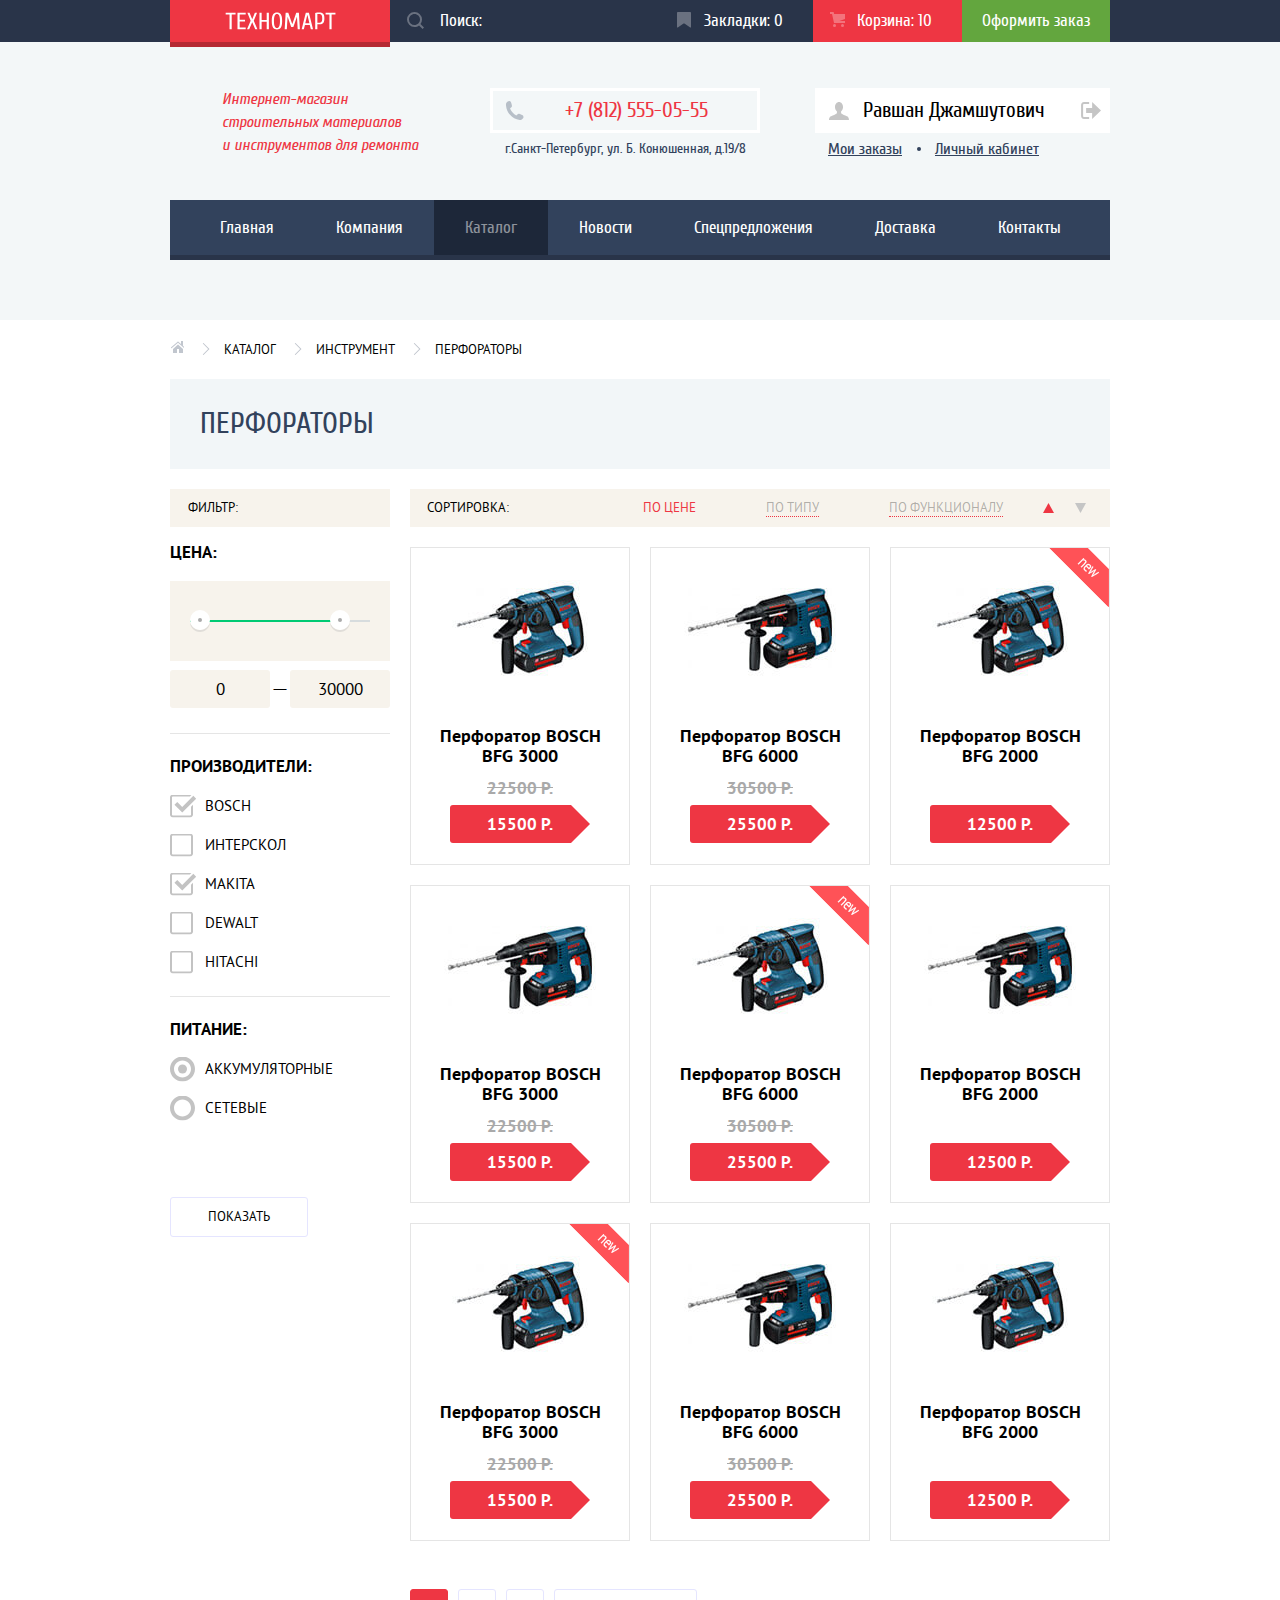
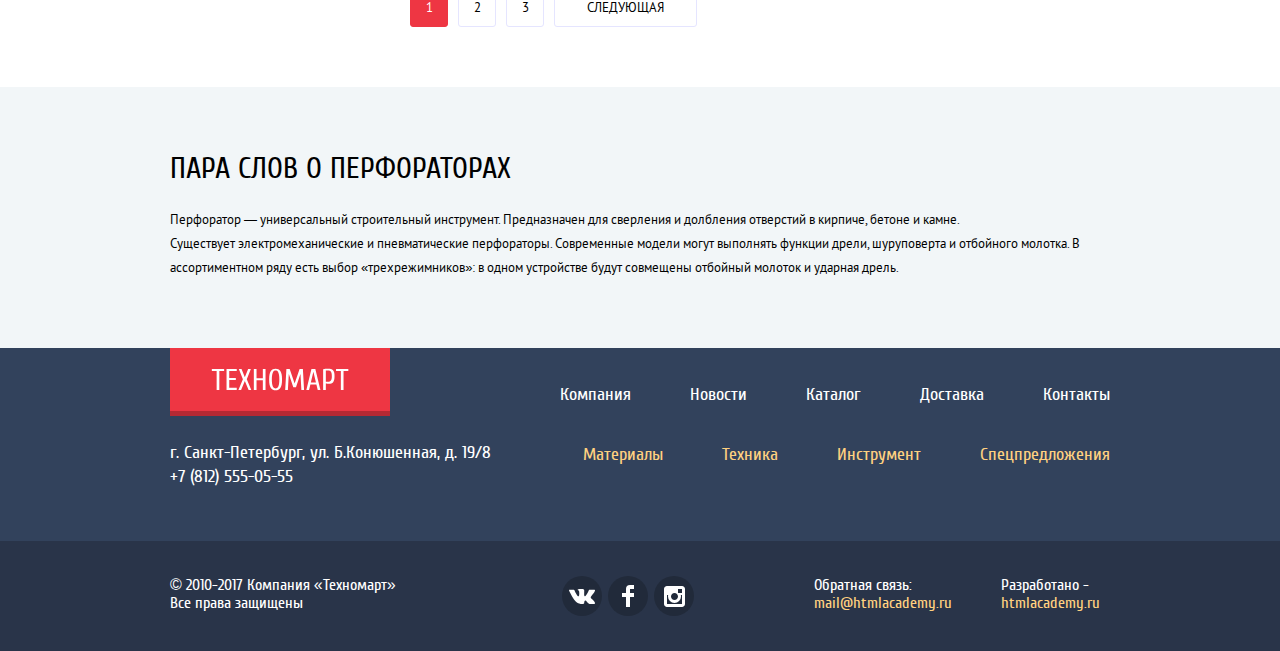
==== commit c055990c: "Добавил анимацию для модальных окон, убрал лишние <br>, исправил некоторые button на ссылки" ====
--- a/catalog.html
+++ b/catalog.html
@@ -3,7 +3,7 @@
   <head>
     <meta charset="utf-8">
     <title>HTML Academy: Техномарт</title>
-    <link rel="stylesheet" href="css/normalize.css">
+    <link rel="stylesheet" href="css/normalize.min.css">
     <link rel="stylesheet" href="css/style.min.css">
   </head>
   <body class="inner-page">
@@ -36,7 +36,7 @@
         </div>
       </div>
       <div class="container main-header__middle">
-        <p class="main-header__title">Интернет-магазин строительных материалов <br> и инструментов для ремонта</p>
+        <p class="main-header__title">Интернет-магазин строительных материалов и&nbsp;инструментов для ремонта</p>
         <div class="contact-info main-header__contact-info">
           <a class="contact-info__tel" href="tel:+78125550555">+7 (812) 555-05-55</a>
           <p class="contact-info__address">г.Санкт-Петербург, ул. Б.&nbsp;Конюшенная, д.19/8</p>
@@ -240,10 +240,10 @@
                        alt="Перфоратор BOSCH BFG 3000">
                   <ul class="card__actions-list">
                     <li class="card__actions-item">
-                      <button class="button card__action card__action--cart js-buy" type="button">Купить</button>
-                    </li>
-                    <li class="card__actions-item">
-                      <button class="button card__action card__action--bookmark js-add-bookmark" type="button">В закладки</button>
+                      <a class="button card__action card__action--cart js-buy" href="#">Купить</a>
+                    </li>
+                    <li class="card__actions-item">
+                      <a class="button card__action card__action--bookmark js-add-bookmark" href="#">В закладки</a>
                     </li>
                   </ul>
                   <h3 class="card__title">Перфоратор BOSCH BFG 3000</h3>
@@ -257,10 +257,10 @@
                        alt="Перфоратор BOSCH BFG 6000">
                   <ul class="card__actions-list">
                     <li class="card__actions-item">
-                      <button class="button card__action card__action--cart js-buy" type="button">Купить</button>
-                    </li>
-                    <li class="card__actions-item">
-                      <button class="button card__action card__action--bookmark js-add-bookmark" type="button">В закладки</button>
+                      <a class="button card__action card__action--cart js-buy" href="#">Купить</a>
+                    </li>
+                    <li class="card__actions-item">
+                      <a class="button card__action card__action--bookmark js-add-bookmark" href="#">В закладки</a>
                     </li>
                   </ul>
                   <h3 class="card__title">Перфоратор BOSCH BFG 6000</h3>
@@ -275,10 +275,10 @@
                        alt="Перфоратор BOSCH BFG 2000">
                   <ul class="card__actions-list">
                     <li class="card__actions-item">
-                      <button class="button card__action card__action--cart js-buy" type="button">Купить</button>
-                    </li>
-                    <li class="card__actions-item">
-                      <button class="button card__action card__action--bookmark js-add-bookmark" type="button">В закладки</button>
+                      <a class="button card__action card__action--cart js-buy" href="#">Купить</a>
+                    </li>
+                    <li class="card__actions-item">
+                      <a class="button card__action card__action--bookmark js-add-bookmark" href="#">В закладки</a>
                     </li>
                   </ul>
                   <h3 class="card__title">Перфоратор BOSCH BFG 2000</h3>
@@ -292,10 +292,10 @@
                        alt="Перфоратор BOSCH BFG 3000">
                   <ul class="card__actions-list">
                     <li class="card__actions-item">
-                      <button class="button card__action card__action--cart js-buy" type="button">Купить</button>
-                    </li>
-                    <li class="card__actions-item">
-                      <button class="button card__action card__action--bookmark js-add-bookmark" type="button">В закладки</button>
+                      <a class="button card__action card__action--cart js-buy" href="#">Купить</a>
+                    </li>
+                    <li class="card__actions-item">
+                      <a class="button card__action card__action--bookmark js-add-bookmark" href="#">В закладки</a>
                     </li>
                   </ul>
                   <h3 class="card__title">Перфоратор BOSCH BFG 3000</h3>
@@ -310,10 +310,10 @@
                        alt="Перфоратор BOSCH BFG 6000">
                   <ul class="card__actions-list">
                     <li class="card__actions-item">
-                      <button class="button card__action card__action--cart js-buy" type="button">Купить</button>
-                    </li>
-                    <li class="card__actions-item">
-                      <button class="button card__action card__action--bookmark js-add-bookmark" type="button">В закладки</button>
+                      <a class="button card__action card__action--cart js-buy" href="#">Купить</a>
+                    </li>
+                    <li class="card__actions-item">
+                      <a class="button card__action card__action--bookmark js-add-bookmark" href="#">В закладки</a>
                     </li>
                   </ul>
                   <h3 class="card__title">Перфоратор BOSCH BFG 6000</h3>
@@ -327,10 +327,10 @@
                        alt="Перфоратор BOSCH BFG 2000">
                   <ul class="card__actions-list">
                     <li class="card__actions-item">
-                      <button class="button card__action card__action--cart js-buy" type="button">Купить</button>
-                    </li>
-                    <li class="card__actions-item">
-                      <button class="button card__action card__action--bookmark js-add-bookmark" type="button">В закладки</button>
+                      <a class="button card__action card__action--cart js-buy" href="#">Купить</a>
+                    </li>
+                    <li class="card__actions-item">
+                      <a class="button card__action card__action--bookmark js-add-bookmark" href="#">В закладки</a>
                     </li>
                   </ul>
                   <h3 class="card__title">Перфоратор BOSCH BFG 2000</h3>
@@ -345,10 +345,10 @@
                        alt="Перфоратор BOSCH BFG 3000">
                   <ul class="card__actions-list">
                     <li class="card__actions-item">
-                      <button class="button card__action card__action--cart js-buy" type="button">Купить</button>
-                    </li>
-                    <li class="card__actions-item">
-                      <button class="button card__action card__action--bookmark js-add-bookmark" type="button">В закладки</button>
+                      <a class="button card__action card__action--cart js-buy" href="#">Купить</a>
+                    </li>
+                    <li class="card__actions-item">
+                      <a class="button card__action card__action--bookmark js-add-bookmark" href="#">В закладки</a>
                     </li>
                   </ul>
                   <h3 class="card__title">Перфоратор BOSCH BFG 3000</h3>
@@ -362,10 +362,10 @@
                        alt="Перфоратор BOSCH BFG 6000">
                   <ul class="card__actions-list">
                     <li class="card__actions-item">
-                      <button class="button card__action card__action--cart js-buy" type="button">Купить</button>
-                    </li>
-                    <li class="card__actions-item">
-                      <button class="button card__action card__action--bookmark js-add-bookmark" type="button">В закладки</button>
+                      <a class="button card__action card__action--cart js-buy" href="#">Купить</a>
+                    </li>
+                    <li class="card__actions-item">
+                      <a class="button card__action card__action--bookmark js-add-bookmark" href="#">В закладки</a>
                     </li>
                   </ul>
                   <h3 class="card__title">Перфоратор BOSCH BFG 6000</h3>
@@ -379,10 +379,10 @@
                        alt="Перфоратор BOSCH BFG 2000">
                   <ul class="card__actions-list">
                     <li class="card__actions-item">
-                      <button class="button card__action card__action--cart js-buy" type="button">Купить</button>
-                    </li>
-                    <li class="card__actions-item">
-                      <button class="button card__action card__action--bookmark js-add-bookmark" type="button">В закладки</button>
+                      <a class="button card__action card__action--cart js-buy" href="#">Купить</a>
+                    </li>
+                    <li class="card__actions-item">
+                      <a class="button card__action card__action--bookmark js-add-bookmark" href="#">В закладки</a>
                     </li>
                   </ul>
                   <h3 class="card__title">Перфоратор BOSCH BFG 2000</h3>
@@ -414,7 +414,7 @@
           <p class="tool-info__text">Перфоратор&nbsp;&mdash; универсальный строительный инструмент. Предназначен для
             сверления и&nbsp;долбления отверстий в&nbsp;кирпиче, бетоне и&nbsp;камне.<br/>
             Существует электромеханические и&nbsp;пневматические перфораторы. Современные модели могут выполнять функции
-            дрели, шуруповерта и&nbsp;отбойного молотка. В&nbsp;ассортиментном ряду есть выбор &laquo;трехрежимников&raquo;:
+            дрели, шуруповерта и&nbsp;отбойного молотка. В ассортиментном ряду есть выбор &laquo;трехрежимников&raquo;:
             в&nbsp;одном устройстве будут совмещены отбойный молоток и&nbsp;ударная дрель.</p>
         </div>
       </section>
@@ -425,7 +425,7 @@
           <a class="logo main-footer__logo" href="index.html">
             <img src="img/index-logo.svg" width="138" height="23" alt="Техномарт">
           </a>
-          <p class="main-footer__address">г. Санкт-Петербург, ул. Б.Конюшенная, д. 19/8 <br/> +7 (812) 555-05-55</p>
+          <p class="main-footer__address">г. Санкт-Петербург, ул. Б.Конюшенная, д. 19/8 +7 (812) 555-05-55</p>
         </div>
         <nav class="footer-navigation main-footer__navigation">
           <ul class="footer-navigation__list">
@@ -477,9 +477,9 @@
               </li>
             </ul>
           </div>
-          <p class="sub-footer__mail">Обратная связь:<br/><a class="sub-footer__link" href="mailto:mail@htmlacademy.ru">mail@htmlacademy.ru</a>
+          <p class="sub-footer__mail">Обратная связь: <a class="sub-footer__link" href="mailto:mail@htmlacademy.ru">mail@htmlacademy.ru</a>
           </p>
-          <p class="sub-footer__development">Разработано-<a class="sub-footer__link"
+          <p class="sub-footer__development">Разработано&nbsp;-<a class="sub-footer__link"
                                                             href="https://htmlacademy.ru/intensive/htmlcss">htmlacademy.ru</a>
           </p>
         </div>
--- a/css/style.min.css
+++ b/css/style.min.css
@@ -1 +1 @@
-@font-face{font-weight:400;font-family:"Cuprum";font-style:normal;src:url(../fonts/cuprum.woff2) format("woff2"),url(../fonts/cuprum.woff) format("woff")}@font-face{font-weight:700;font-family:"Cuprum";font-style:normal;src:url(../fonts/cuprumbold.woff2) format("woff2"),url(../fonts/cuprumbold.woff) format("woff")}@font-face{font-weight:400;font-family:"Cuprum";font-style:italic;src:url(../fonts/cuprumitalic.woff2) format("woff2"),url(../fonts/cuprumitalic.woff) format("woff")}@font-face{font-weight:400;font-family:"PT Sans";font-style:normal;src:url(../fonts/ptsans.woff2) format("woff2"),url(../fonts/ptsans.woff) format("woff")}@font-face{font-weight:700;font-family:"PT Sans";font-style:normal;src:url(../fonts/ptsansbold.woff2) format("woff2"),url(../fonts/ptsansbold.woff) format("woff")}body{min-width:960px;margin:0;padding:0;font-size:13px;line-height:24px;font-family:"Cuprum","Arial",sans-serif;color:#000;font-style:normal;background-color:#fff}a{text-decoration:none}img{max-width:100%;height:auto}.visually-hidden,input[type=checkbox].visually-hidden,input[type=radio].visually-hidden{position:absolute;width:1px;height:1px;margin:-1px;padding:0;overflow:hidden;white-space:nowrap;border:0;clip:rect(0 0 0 0)}.container{width:940px;margin:0 auto;padding:0 10px}.new::before{content:"";position:absolute;top:0;right:0;z-index:2;width:60px;height:60px;background-image:url(../img/new-label.png);background-repeat:no-repeat;background-position:0 0}.main-header{margin-bottom:59px;padding-bottom:60px;background-color:#f3f7f8}.main-header--inner{margin-bottom:23px}.main-header__middle{display:-webkit-box;display:-ms-flexbox;display:flex;justify-content:flex-end;margin-bottom:39px;-webkit-box-pack:end;-ms-flex-pack:end}.button{padding:10px;font-size:14px;line-height:18px;vertical-align:middle;text-align:center;color:#fff;text-transform:uppercase;border:0;border-radius:3px;cursor:pointer}.button--default{background-color:#ee3643}.button--default:focus,.button--default:hover{background-color:#ca2c37}.button--default:active{background-color:#ba2732}.logo{display:-webkit-box;display:-ms-flexbox;display:flex;justify-content:center;align-items:center;width:220px;height:42px;color:#fff;background-color:#ee3643;border-bottom-width:5px;border-bottom-style:solid;border-bottom-color:#b52933;cursor:pointer;-webkit-box-align:center;-webkit-box-pack:center;-ms-flex-align:center;-ms-flex-pack:center}.logo:not([href]){cursor:default}.logo[href]:focus,.logo[href]:hover{background-color:#ca2c37;border-bottom-color:#9a212a}.logo[href]:active{background-color:#ba2732;border-bottom-color:#8e1e26}.top-header{margin-bottom:46px;font-size:17px;line-height:18px;color:#fff;background-color:#293449}.top-header__container{position:relative;display:-webkit-box;display:-ms-flexbox;display:flex;align-items:flex-start;width:720px;padding-left:230px;-webkit-box-align:start;-ms-flex-align:start}.top-header__logo{position:absolute;top:0;left:10px}.top-header__order{display:block;padding:12px 20px;font:inherit;text-transform:none;background-color:#63a63e;border-radius:0}.top-header__order:focus,.top-header__order:hover{background-color:#5fbb2d}.top-header__order:active{color:rgba(255,255,255,.6);background-color:#518534}.top-header__search{width:270px}.search__content{position:relative;margin:0}.search__icon{position:absolute;top:12px;left:17px;opacity:.3}.search__input{position:relative;width:200px;height:18px;padding:12px 20px 12px 50px;font:inherit;color:#fff;background-color:transparent;border:0}.search__input::-webkit-input-placeholder{color:#fff}.search__input:-ms-input-placeholder,.search__input::-ms-input-placeholder{color:#fff}.search__input::placeholder{color:#fff}.search__input:hover{background-color:#212a3a}.search__input:hover+.search__icon{opacity:1}.search__input:focus{color:#000;background-color:#fff}.search__input:focus+.search__icon{opacity:1;fill:#ee3643}.services-navigation{display:-webkit-box;display:-ms-flexbox;display:flex;flex-wrap:wrap;margin:0;padding:0;list-style:none;-ms-flex-wrap:wrap}.top-header__services{margin-left:auto}.services-navigation__link{position:relative;display:block;padding:12px 30px 12px 44px;font:inherit;text-transform:none;background-color:#ee3643;border-radius:0}.services-navigation__link::before{content:"";position:absolute;left:17px;width:16px;height:16px;background-image:url(../img/icon-cart.svg);background-repeat:no-repeat;background-position:0 0;opacity:.3}.services-navigation__link--bookmark::before{background-image:url(../img/icon-bookmark.svg);background-repeat:no-repeat;background-position:0 0}.services-navigation__link:focus,.services-navigation__link:hover{background-color:#ca2c37}.services-navigation__link:focus::before,.services-navigation__link:hover::before{opacity:1}.services-navigation__link:active{color:rgba(255,255,255,.6);background-color:#ba2732}.services-navigation__link:active::before{opacity:.5}.services-navigation__link--empty{background-color:transparent}.services-navigation__link--empty:focus,.services-navigation__link--empty:hover{background-color:#212a3a}.services-navigation__link--empty:active{color:rgba(255,255,255,.6);background-color:#161d29}.main-header__title{width:197px;margin:0 71px 0 0;font-size:16px;line-height:23px;color:#ee3643;font-style:italic}.contacts{width:300px}.contacts__text{margin:0 0 30px}.contacts__map{width:300px;height:158px}.contact__map-button{margin:0 0 40px;padding:0;background:0 0;border:0;cursor:pointer}.contact__link{display:block;width:100%;font-family:"Cuprum","Arial",sans-serif}.main-header__contact-info{margin-right:50px}.contact-info{width:270px}.contact-info__tel{position:relative;display:block;margin:0 0 4px;padding:9px 39px 9px 61px;font-size:21px;line-height:21px;text-align:center;color:#ee3643;border-width:3px;border-style:solid;border-color:#fff}.contact-info__tel::before{content:"";position:absolute;top:10px;left:12px;width:19px;height:19px;background-image:url(../img/icon-phone.svg);background-repeat:no-repeat;background-position:0 0}.contact-info__address{margin:0;font-weight:400;font-size:14px;line-height:24px;text-align:center;color:#32425c}.about{width:540px}.company-info__text p{margin:0 0 24px}.company-info__text p:last-of-type{margin-bottom:22px}.list{margin:0 0 39px;padding:0}.list__item{position:relative;margin-bottom:18px;padding-left:35px}.list__item:last-child{margin-bottom:0}.list__item::before{content:"";position:absolute;top:8px;left:0;width:25px;height:2px;background-color:#ee3643}.about__link{display:inline-block;min-width:200px;font-family:"Cuprum","Arial",sans-serif;vertical-align:middle}.user{width:300px}.user__navigation{display:-webkit-box;display:-ms-flexbox;display:flex;justify-content:flex-end;margin:0 0 7px;padding:0;list-style:none;-webkit-box-pack:end;-ms-flex-pack:end}.user__item{margin-right:10px}.user__item:last-child{margin-right:0}.user__button{display:block;padding:12px 25px;font-size:21px;line-height:21px;color:#000;text-transform:none;background-color:#fff}.user__button--icon{position:relative;padding-left:48px}.user__button:focus,.user__button:hover{color:#ee3643}.user__button:active{color:rgba(0,0,0,.3)}.user__button--profile:focus,.user__button--profile:hover{color:#000}.user__icon{content:"";position:absolute;top:14px;left:14px;fill:#c5c5c5}.user__service{position:relative;padding:0 15px 0 18px}.user__service::before{content:"";position:absolute;top:7px;left:0;width:4px;height:4px;background-color:#32425c;border-radius:50%}.user__service:first-child::before{display:none}.user__button--logout{width:20px;height:17px;padding:14px 10px}.user__button--logout .user__icon{position:static}.user__button:focus .user__icon,.user__button:hover .user__icon{fill:#32425c}.user__button:active .user__icon{fill:#c5c5c5}.user__services{display:-webkit-box;display:-ms-flexbox;display:flex;flex-wrap:wrap;margin:0;padding:0;list-style:none;-ms-flex-wrap:wrap}.user__button--service{padding:0;font-size:16px;line-height:18px;color:#32425c;text-transform:none;text-decoration:underline;background-color:transparent}.navigation{color:#fff;background-color:#32425c}.navigation__list{display:-webkit-box;display:-ms-flexbox;display:flex;flex-wrap:wrap;justify-content:center;margin:0;padding:0;list-style:none;border-bottom:5px solid #293449;-webkit-box-pack:center;-ms-flex-pack:center;-ms-flex-wrap:wrap}.navigation__link{display:block;padding:19px 31px;font-size:17px;line-height:17px;color:#fff}.navigation__link:focus,.navigation__link:hover{background-color:#293449}.navigation__link--current,.navigation__link--current:focus,.navigation__link--current:hover,.navigation__link:active{color:rgba(255,255,255,.5);background-color:#1d2739}.index-page__promo{margin-bottom:34px}.index-page__hits:last-child{margin-bottom:65px}.index-page__services{margin-bottom:80px}.inner-page__header{margin-bottom:21px}.inner-page__container{display:-webkit-box;display:-ms-flexbox;display:flex;justify-content:space-between;margin-bottom:60px;-webkit-box-pack:justify;-ms-flex-pack:justify}.inner-page__filter{width:220px}.inner-page__catalog{width:700px}.promo__container{display:-webkit-box;display:-ms-flexbox;display:flex;flex-wrap:wrap;justify-content:space-between;-webkit-box-pack:justify;-ms-flex-pack:justify;-ms-flex-wrap:wrap}.promo-card{position:relative;-webkit-box-sizing:border-box;box-sizing:border-box;width:300px;height:123px;margin-bottom:20px;padding-top:22px;padding-left:22px;color:#fff}.promo-card--materials{background-color:#ffbf47;background-image:url(../img/icon-1.svg);background-repeat:no-repeat;background-position:213px 31px}.promo-card--tech,.promo-card--tools{background-color:#3bbce3;background-image:url(../img/icon-2.svg);background-repeat:no-repeat;background-position:198px 33px}.promo-card--tech{background-color:#dc91d8;background-image:url(../img/icon-3.svg);background-position:190px 31px}.promo-card--delivery,.promo-card--sale{background-color:#8ed78f;background-image:url(../img/icon-4.svg);background-repeat:no-repeat;background-position:196px 26px}.promo-card--delivery{background-color:#ffbf47;background-image:url(../img/icon-5.svg);background-position:191px 31px}.promo-card__title{margin:0 0 12px;font-weight:700;font-size:24px;line-height:30px}.promo-card__link{display:inline-block;min-width:115px;padding:10px;font-size:14px;line-height:18px;vertical-align:middle;color:#fff;text-transform:uppercase;background-color:rgba(0,0,0,.1)}.promo-card__link:focus,.promo-card__link:hover{background-color:rgba(0,0,0,.2)}.promo-card__link:active{background-color:rgba(0,0,0,.3)}.carousel{position:relative;width:620px;height:266px;margin-right:20px;overflow:hidden}.carousel__slide-list{display:-webkit-box;display:-ms-flexbox;display:flex;margin:0;padding:0;list-style:none}.carousel__slide{flex-shrink:0;order:1;-ms-flex-order:1;-webkit-box-ordinal-group:2;-ms-flex-negative:0}.carousel__slide--current{order:0;-ms-flex-order:0;-webkit-box-ordinal-group:1}.carousel__button{position:absolute;bottom:22px;left:24px;padding:10px 47px}.carousel__scroll{position:absolute;top:114px;width:22px;height:40px;background-color:transparent;border:0;cursor:pointer}.carousel__scroll--next,.carousel__scroll--prev{background-repeat:no-repeat;background-position:0 0}.carousel__scroll--prev{left:25px;background-image:url(../img/icon-left.svg)}.carousel__scroll--next{right:20px;background-image:url(../img/icon-right.svg)}.carousel__controls{position:absolute;bottom:36px;left:50%;display:-webkit-box;display:-ms-flexbox;display:flex;flex-wrap:wrap;max-width:160px;margin:0;padding:0;list-style:none;-webkit-transform:translateX(-50%);-ms-transform:translateX(-50%);transform:translateX(-50%);-ms-flex-wrap:wrap}.carousel__control{margin-right:10px}.carousel__control:last-child{margin-right:0}.carousel__slide-indicator{position:relative;display:block;width:10px;height:10px;padding:0;background-color:#fff;border:0;border-radius:50%;cursor:pointer}.carousel__slide-indicator--current::before{content:"";position:absolute;top:50%;left:50%;width:6px;height:6px;margin-top:-3px;margin-left:-3px;background-color:#ee3643;border-radius:50%}.slide{position:relative;color:#fff;text-transform:uppercase}.slide__info{position:absolute;top:0;left:0;padding-top:23px;padding-left:24px}.slide__title{margin:0 0 3px;font-size:36px;line-height:36px}.slide__text{margin:0;font-family:"PT Sans","Arial",sans-serif;font-size:18px;line-height:24px;text-transform:none}.hits__list{display:-webkit-box;display:-ms-flexbox;display:flex;flex-wrap:wrap;margin:0;padding:0;list-style:none;-ms-flex-wrap:wrap}.hits__item{margin-right:20px;margin-bottom:20px}.hits__item:nth-child(4n){margin-right:0}.hits__link{min-width:233px;padding:10px}.hits__headline{display:-webkit-box;display:-ms-flexbox;display:flex;justify-content:space-between;align-items:center;margin-bottom:20px;padding:25px;background-color:#f9f5f0;-webkit-box-align:center;-webkit-box-pack:justify;-ms-flex-align:center;-ms-flex-pack:justify}.hits__title{margin:0;font-weight:400;font-size:30px;line-height:30px;color:#32425c;text-transform:uppercase}.card{position:relative;width:218px;min-height:316px;font-weight:700;font-size:17px;line-height:18px;font-family:"PT Sans","Arial",sans-serif;text-align:center;color:#000;background-color:#fff;border-width:1px;border-style:solid;border-color:#e5e5e5}.card .new::before{top:-1px;right:-1px}.card__thumbnail{width:184px;height:164px;margin-bottom:11px}.card__title{margin:0 0 13px;padding:0 25px;font-size:18px;line-height:20px;color:#000}.card__actions-list{position:absolute;top:0;left:0;width:218px;height:88px;padding:40px 0;list-style:none;background-color:rgba(255,255,255,.9);opacity:0}.card:focus,.card:hover{-webkit-box-shadow:0 10px 25px 0 rgba(41,52,73,.5);box-shadow:0 10px 25px 0 rgba(41,52,73,.5)}.card--current .card__actions-list,.card:focus .card__actions-list,.card:hover .card__actions-list,.card__action--cart:active::before,.card__action--cart:focus::before,.card__action--cart:hover::before{opacity:1}.card:focus-within .card__actions-list{opacity:1}.card__action{display:block;-webkit-box-sizing:border-box;box-sizing:border-box;min-width:135px;margin:0 auto 7px;font-weight:400;font-family:"Cuprum","Arial",sans-serif;font-size:14px;line-height:18px;text-transform:uppercase;text-decoration:none;background-color:#63a63e;border-radius:3px;-webkit-box-shadow:inset 0 -3px 0 0 #367315;box-shadow:inset 0 -3px 0 0 #367315}.card__action,.card__action--cart{position:relative}.card__action--cart::before{content:"";position:absolute;left:12px;width:15px;height:15px;background-image:url(../img/icon-cart.svg);background-repeat:no-repeat;background-position:0 0;opacity:.3}.card__action:focus,.card__action:hover{background-color:#5fbb2d}.card__action--bookmark,.card__action:active{background-color:#518534;-webkit-box-shadow:none;box-shadow:none}.card__action--bookmark{padding-top:7px;padding-bottom:7px;color:#32425c;background-color:#fff;border-width:3px;border-style:solid;border-color:#63a63e}.card__action--bookmark:focus,.card__action--bookmark:hover{background-color:#fff;border-width:3px;border-style:solid;border-color:#32425c}.card__action--bookmark:active{color:#32425c;background-color:#fff;border-width:3px;border-style:solid;border-color:#32425c;opacity:.3}.card__origin-price{min-height:20px;margin:0 0 6px;color:#a9a9a9;text-transform:uppercase;text-decoration:line-through}.card__current-price{position:relative;width:80px;margin:0 auto 20px;padding:10px 30px;font-size:17px;line-height:18px;color:#fff;text-transform:uppercase;background-color:#ee3643;border-radius:3px}.card__current-price::after{content:"";position:absolute;top:0;right:-19px;border-width:19px;border-style:solid;border-color:#fff #fff #fff #ee3643}.brand{display:block;width:218px;height:108px;padding-top:35px;text-align:center;background-color:#fff;border-width:1px;border-style:solid;border-color:#e5e5e5}.brand:focus,.brand:hover{-webkit-box-shadow:0 10px 25px 0 rgba(41,52,73,.5);box-shadow:0 10px 25px 0 rgba(41,52,73,.5)}.brand:active{opacity:.3}.brand__thumbnail{width:184px;height:73px;margin-bottom:35px}.services{padding-top:68px;font-size:13px;line-height:24px;font-family:"PT Sans","Arial",sans-serif;color:#000;background-color:#f4f8f9}.services__title{margin:0 0 25px;font-weight:400;font-size:30px;line-height:30px;font-family:"Cuprum","Arial",sans-serif;text-transform:uppercase}.services__text{width:400px;margin:0 0 13px}.tabs{display:-webkit-box;display:-ms-flexbox;display:flex;justify-content:space-between;-webkit-box-pack:justify;-ms-flex-pack:justify}.tabs__controls{position:relative;width:240px;margin:0;padding:56px 0 0;list-style:none}.tabs__controls::after{content:"";position:absolute;top:0;right:0;width:10px;height:279px;background-image:url(../img/services-shadow.png);background-repeat:no-repeat;background-position:0 0}.tabs__control{display:block;width:100%;padding:13px 22px 17px;font-weight:700;font-size:21px;line-height:30px;font-family:"Cuprum","Arial",sans-serif;text-align:left;color:#fff;text-transform:none;background-color:#32425c;border:0;border-radius:0;-webkit-box-shadow:inset 0 -1px 0 0 #293449 ,inset 0 1px 0 0 #405069;box-shadow:inset 0 -1px 0 0 #293449 ,inset 0 1px 0 0 #405069;cursor:pointer}.tabs__control:focus,.tabs__control:hover{background-color:#293449}.tabs__control--current,.tabs__control--current:focus,.tabs__control--current:hover,.tabs__control:active{color:#32425c;background-color:#fff;-webkit-box-shadow:none;box-shadow:none}.tabs__list{display:-webkit-box;display:-ms-flexbox;display:flex;justify-content:flex-start;width:620px;min-height:287px;margin:0;padding:53px 0 0;overflow:hidden;list-style:none;-webkit-box-pack:start;-ms-flex-pack:start}.tabs__item{flex-shrink:0;order:2;-ms-flex-order:2;width:100%;min-height:265px;background-image:url(../img/services-slide-1.png);background-repeat:no-repeat;background-position:bottom right;-webkit-box-ordinal-group:3;-ms-flex-negative:0}.tabs__item:nth-child(2){background-image:url(../img/services-slide-2.png)}.tabs__item:nth-child(3){background-image:url(../img/services-slide-3.png)}.tabs__item--current{order:1;-ms-flex-order:1;-webkit-box-ordinal-group:2}.tabs__item-title{margin:0 0 25px;font-weight:400;font-size:36px;line-height:36px;font-family:"Cuprum","Arial",sans-serif;color:#32425c;text-transform:uppercase}.tabs__item-text{width:380px;margin:0 0 25px}.tabs__button{display:inline-block;min-width:175px;font-family:"Cuprum","Arial",sans-serif;vertical-align:middle}.company-info{font-size:13px;line-height:24px;font-family:"PT Sans","Arial",sans-serif;color:#000;background-color:#fff}.company-info__container{display:-webkit-box;display:-ms-flexbox;display:flex;justify-content:space-between;-webkit-box-pack:justify;-ms-flex-pack:justify}.company-info__title,.list{font-family:"Cuprum","Arial",sans-serif}.company-info__title{margin:0 0 25px;font-weight:400;text-transform:uppercase;font-size:30px;line-height:30px}.list{list-style:none;font-size:18px;line-height:20px}.main-footer{margin-top:84px;color:#fff;background-color:#32425c}.main-footer--inner{margin-top:0}.main-footer__top{display:-webkit-box;display:-ms-flexbox;display:flex;justify-content:space-between;padding-bottom:38px;-webkit-box-pack:justify;-ms-flex-pack:justify}.main-footer__info{width:380px}.main-footer__logo{height:63px;margin-bottom:25px}.main-footer__navigation{width:550px}.main-footer__address{margin:0;font-size:18px;line-height:24px}.footer-navigation{padding-top:35px}.footer-navigation__list{display:-webkit-box;display:-ms-flexbox;display:flex;flex-wrap:wrap;justify-content:flex-end;margin:0 0 35px;padding:0;list-style:none;-webkit-box-pack:end;-ms-flex-pack:end;-ms-flex-wrap:wrap}.footer-navigation__link{font-size:18px;line-height:24px;color:#fff}.footer-navigation__item{margin-left:59px}.footer-navigation__item:first-child{margin-left:0}.footer-navigation__list--sub .footer-navigation__link{color:#ffd180}.footer-navigation__link:focus,.footer-navigation__link:hover{text-decoration:underline}.footer-navigation__link:active{text-decoration:none;opacity:.5}.sub-footer{font-size:16px;line-height:18px;color:#fff;background-color:#293449}.sub-footer__container{display:-webkit-box;display:-ms-flexbox;display:flex;padding:35px 0}.sub-footer__copyright{width:230px;margin:0 162px 0 0}.sub-footer__social{width:132px;margin-right:120px}.sub-footer__mail{width:140px;margin:0 47px 0 0}.sub-footer__development{width:100px;margin:0}.social__list{display:-webkit-box;display:-ms-flexbox;display:flex;flex-wrap:wrap;justify-content:space-between;margin:0;padding:0;list-style:none;-webkit-box-pack:justify;-ms-flex-pack:justify;-ms-flex-wrap:wrap}.social-button{display:block;width:40px;height:40px;background-color:#212a3a;border-radius:50%}.social-button--fb,.social-button--inst,.social-button--vk{background-image:url(../img/icon-vk.svg);background-repeat:no-repeat;background-position:center}.social-button--fb,.social-button--inst{background-image:url(../img/icon-fb.svg)}.social-button--inst{background-image:url(../img/icon-insta.svg)}.social-button:active,.social-button:focus,.social-button:hover{background-color:#ee3643}.sub-footer__link{font:inherit;color:#ffd180}.sub-footer__link:focus,.sub-footer__link:hover{text-decoration:underline}.sub-footer__link:active{color:#ee3643;text-decoration:none}.feedback__label{font-size:18px;line-height:18px;color:#000}.feedback__input{font:inherit;line-height:18px;background-color:transparent;border-width:2px;border-style:solid;border-color:#dee3e4}.feedback__input:hover{border-color:#b5b5b5}.feedback__input:focus{border-color:#ee3643}.breadcrumbs{display:-webkit-box;display:-ms-flexbox;display:flex;flex-wrap:wrap;justify-content:flex-start;margin:0;padding:0;list-style:none;font-size:13px;line-height:18px;font-family:"PT Sans","Arial",sans-serif;color:#000;text-transform:uppercase;-webkit-box-pack:start;-ms-flex-pack:start;-ms-flex-wrap:wrap}.inner-page__breadcrumbs{margin-bottom:20px}.breadcrumbs__item{position:relative;padding-right:40px}.breadcrumbs__item::after{content:"";position:absolute;top:2px;right:14px;width:8px;height:12px;background-image:url(../img/icon-right-small.svg);background-repeat:no-repeat;background-position:0 0}.breadcrumbs__link{display:block;font:inherit;color:#000}.breadcrumbs__link--home{width:14px;height:14px;background-image:url(../img/icon-home.svg);background-repeat:no-repeat;background-position:0 0}.breadcrumbs__link:focus,.breadcrumbs__link:hover{text-decoration:underline}.breadcrumbs__link:active{color:rgba(0,0,0,.3);text-decoration:none}.inner-page__title{margin:0 0 20px;padding:30px;font-weight:400;font-size:30px;line-height:30px;color:#32425c;text-transform:uppercase;background-color:#f2f6f8}.filter{font-family:"PT Sans","Arial",sans-serif;text-transform:uppercase}.filter__title{margin:0 0 10px;padding:10px 18px;font-weight:400;font-size:13px;line-height:18px;background-color:#f7f3ec}.filter__group{margin:0 0 17px;padding:0;border:0;border-bottom:1px solid #e5e5e5}.filter__group:last-of-type{margin-bottom:55px;border:0}.filter__group-title{margin-bottom:14px;font-weight:700;font-size:17px;line-height:30px}.filter__list{margin:0 0 21px;padding:0;list-style:none}.filter__item{margin-bottom:15px}.filter__item:last-child{margin-bottom:0}.filter__label{position:relative;padding-left:35px;font-size:15px;line-height:20px;cursor:pointer}.filter__indicator{position:absolute;top:50%;left:0;-webkit-transform:translateY(-50%);-ms-transform:translateY(-50%);transform:translateY(-50%);opacity:.8}.filter__indicator,.filter__indicator--checkbox,.filter__indicator--radio{width:27px;height:23px;background-image:url(../img/checkbox-off.svg);background-repeat:no-repeat;background-position:0 0}.filter__indicator--radio{display:block;width:25px;height:25px;background-image:url(../img/radio-off.svg)}.filter__input:focus+.filter__label .filter__indicator{outline:thin dotted;outline:5px auto -webkit-focus-ring-color;opacity:1}.filter__label:hover .filter__indicator{opacity:1}.filter__input:disabled+.filter__label{opacity:.4;cursor:default}.filter__input:checked+.filter__label .filter__indicator--checkbox{background-image:url(../img/checkbox-on.svg);background-repeat:no-repeat;background-position:0 0}.filter__input:checked+.filter__label .filter__indicator--radio{background-image:url(../img/radio-on.svg);background-repeat:no-repeat;background-position:0 0}.filter__button{min-width:138px;font-size:13px;line-height:18px;color:#000;background-color:#fff;border-width:1px;border-style:solid;border-color:#e5e5ff}.filter__button:focus,.filter__button:hover{border-color:#bdc6ca}.filter__button:active{border-color:#ee3643}.range__view{position:relative;width:220px;height:80px;margin-bottom:9px;background-color:#f7f3ec}.range__view::after,.range__view::before{content:"";position:absolute;top:50%;left:20px;height:2px;margin-top:-1px}.range__view::before{width:180px;background-color:#d7dcde}.range__view::after{width:152px;background-color:#00ca74}.range__button{content:"";position:absolute;z-index:1;display:block;width:20px;height:22px;margin-top:-11px;padding:0;background-color:transparent;background-image:url(../img/filter-button.svg);background-repeat:no-repeat;background-position:0 0;border:0;cursor:pointer}.range__button--min{top:50%;left:20px}.range__button--max{top:50%;left:160px}.range__inputs{display:-webkit-box;display:-ms-flexbox;display:flex;justify-content:space-between;align-items:center;margin:0;padding-bottom:25px;-webkit-box-align:center;-webkit-box-pack:justify;-ms-flex-align:center;-ms-flex-pack:justify}.range__input,.sort-panel{line-height:18px;color:#000;background-color:#f7f3ec}.range__input{width:75px;text-align:center;border:0;border-radius:3px;padding:10px 5px 10px 20px;font-size:17px;font-family:inherit}.sort-panel{display:-webkit-box;display:-ms-flexbox;display:flex;align-items:center;padding:10px 17px;font-size:13px;font-family:"PT Sans","Arial",sans-serif;text-transform:uppercase;-webkit-box-align:center;-ms-flex-align:center}.catalog__sort{margin-bottom:20px}.sort-panel__title{margin:0 auto 0 0}.sort-panel__list{display:-webkit-box;display:-ms-flexbox;display:flex;flex-wrap:wrap;justify-content:flex-start;width:380px;margin:0 20px 0 0;padding:0;list-style:none;-webkit-box-pack:start;-ms-flex-pack:start;-ms-flex-wrap:wrap}.sort-panel__item{margin-right:70px}.sort-panel__item:last-child{margin-right:0}.direction{display:-webkit-box;display:-ms-flexbox;display:flex;flex-wrap:wrap;justify-content:space-between;width:43px;margin:0 7px 0 0;padding:0;list-style:none;-webkit-box-pack:justify;-ms-flex-pack:justify;-ms-flex-wrap:wrap}.direction__link{display:block;width:11px;height:10px}.direction__link:focus,.direction__link:hover{fill:#000}.direction__link--revert{-webkit-transform:rotate(180deg);-ms-transform:rotate(180deg);transform:rotate(180deg)}.direction__link--current,.direction__link--current:focus,.direction__link--current:hover,.direction__link:active{fill:#ee3643}.sort-panel__link{font:inherit;color:rgba(0,0,0,.3);border-bottom:1px dotted #ee3643}.sort-panel__link:focus,.sort-panel__link:hover{color:#000;border-bottom-style:solid}.sort-panel__link--current,.sort-panel__link--current:active,.sort-panel__link--current:focus,.sort-panel__link--current:hover,.sort-panel__link:active{color:#ee3643;border:0}.catalog__list{display:-webkit-box;display:-ms-flexbox;display:flex;flex-wrap:wrap;margin:0 0 28px;padding:0;list-style:none;-ms-flex-wrap:wrap}.catalog__item{margin-right:20px;margin-bottom:20px}.catalog__item:nth-child(3n){margin-right:0}.pagination{display:-webkit-box;display:-ms-flexbox;display:flex;flex-wrap:wrap;justify-content:flex-start;margin:0;padding:0;list-style:none;-webkit-box-pack:start;-ms-flex-pack:start;-ms-flex-wrap:wrap}.pagination__link{display:block;-webkit-box-sizing:border-box;box-sizing:border-box;min-width:38px;margin-right:10px;padding:9px;font-size:13px;line-height:18px;font-family:"PT Sans","Arial",sans-serif;text-align:center;color:#000;text-transform:uppercase;background-color:#fff;border-width:1px;border-style:solid;border-color:#e5e5ff;border-radius:3px}.pagination__link--next{margin-right:0;padding-right:32px;padding-left:32px}.pagination__link:focus,.pagination__link:hover{border-color:#bdc6ca}.pagination__link:active{border-color:#ee3643}.pagination__link--current,.pagination__link--current:active,.pagination__link--current:focus,.pagination__link--current:hover{color:#fff;background-color:#ee3643;border-color:#ee3643}.tool-info{padding-top:67px;padding-bottom:68px;background-color:#f2f6f8}.tool-info__title{margin:0 0 24px;font-weight:400;font-size:30px;line-height:30px;text-transform:uppercase}.tool-info__text{margin:0;font-size:13px;line-height:24px;font-family:"PT Sans","Arial",sans-serif}.modal{position:fixed;top:50%;left:50%;z-index:10;display:none;max-width:960px;background-color:#fff;border-top:7px solid #ee3643;-webkit-box-shadow:0 20px 40px 0 rgba(0,0,0,.75);box-shadow:0 20px 40px 0 rgba(0,0,0,.75);-webkit-transform:translateX(-50%) translateY(-50%);-ms-transform:translateX(-50%) translateY(-50%);transform:translateX(-50%) translateY(-50%)}.modal--show{display:block}.modal--map{width:940px;height:446px;border-top:none}.modal--feedback{padding-top:50px}.modal--cart .button{width:200px}.modal__embedded-map{position:relative;z-index:2;border:0}.modal__map{position:absolute;top:0;left:0;z-index:1}.modal__message{margin:0;padding:65px 125px 65px 179px;font-weight:400;font-size:30px;line-height:30px;color:#000;background-color:#fff}.modal__message--success{background-image:url(../img/icon-mark.svg);background-repeat:no-repeat;background-position:81px 50px}.modal__button{color:#000;background-color:#fff}.modal__footer{display:-webkit-box;display:-ms-flexbox;display:flex;flex-wrap:wrap;justify-content:space-between;padding:37px 80px;background-color:#f4f4f4;-webkit-box-pack:justify;-ms-flex-pack:justify;-ms-flex-wrap:wrap}.modal__close{position:absolute;top:8px;right:4px;z-index:3}.close{background:0 0;border:0;cursor:pointer}.close__icon{fill:#ee3643}.modal__close:focus .close__icon,.modal__close:hover .close__icon{fill:#ca2c37}.modal__close:active .close__icon{fill:#ba2732}.feedback-form__wrapper{padding:0 80px}.feedback-form__row{display:-webkit-box;display:-ms-flexbox;display:flex}.feedback-form__column{width:220px;margin-right:20px}.feedback-form__column:last-child{margin-right:0}.feedback-form__label{display:block;margin-bottom:8px;font-size:18px;line-height:18px}.feedback-form__input,.feedback-form__textarea{display:block;-webkit-box-sizing:border-box;box-sizing:border-box;width:100%;margin-bottom:19px;padding:8px 14px;font-size:13px;line-height:18px;font-family:"PT Sans","Arial",sans-serif;border-width:2px;border-style:solid;border-color:#dee3e4;border-radius:3px}.feedback-form__textarea{min-height:114px}.feedback-form__input:hover,.feedback-form__textarea:hover{border-color:#b5b5b5}.feedback-form__input:focus,.feedback-form__textarea:focus{border-color:#ee3643}.feedback-form__submit{display:block;width:100%}.modal-overlay{position:fixed;top:0;left:0;z-index:9;display:none;width:100%;height:100%}.modal-overlay--show{display:block}
+@-webkit-keyframes show{0%{-webkit-transform:translateX(-50%) translateY(-200%);transform:translateX(-50%) translateY(-200%)}50%{-webkit-transform:translateX(-50%) translateY(-30%);transform:translateX(-50%) translateY(-30%)}80%{-webkit-transform:translateX(-50%) translateY(-60%);transform:translateX(-50%) translateY(-60%)}to{-webkit-transform:translateX(-50%) translateY(-50%);transform:translateX(-50%) translateY(-50%)}}@keyframes show{0%{-webkit-transform:translateX(-50%) translateY(-200%);transform:translateX(-50%) translateY(-200%)}50%{-webkit-transform:translateX(-50%) translateY(-30%);transform:translateX(-50%) translateY(-30%)}80%{-webkit-transform:translateX(-50%) translateY(-60%);transform:translateX(-50%) translateY(-60%)}to{-webkit-transform:translateX(-50%) translateY(-50%);transform:translateX(-50%) translateY(-50%)}}@-webkit-keyframes shake{0%,to{-webkit-transform:translateX(-50%) translateY(-50%);transform:translateX(-50%) translateY(-50%)}10%,30%,50%,70%,90%{-webkit-transform:translateX(-50%) translateY(-55%);transform:translateX(-50%) translateY(-55%)}20%,40%,60%,80%{-webkit-transform:translateX(-50%) translateY(-60%);transform:translateX(-50%) translateY(-60%)}}@keyframes shake{0%,to{-webkit-transform:translateX(-50%) translateY(-50%);transform:translateX(-50%) translateY(-50%)}10%,30%,50%,70%,90%{-webkit-transform:translateX(-50%) translateY(-55%);transform:translateX(-50%) translateY(-55%)}20%,40%,60%,80%{-webkit-transform:translateX(-50%) translateY(-60%);transform:translateX(-50%) translateY(-60%)}}@font-face{font-weight:400;font-family:"Cuprum";font-style:normal;src:url(../fonts/cuprum.woff2) format("woff2"),url(../fonts/cuprum.woff) format("woff")}@font-face{font-weight:700;font-family:"Cuprum";font-style:normal;src:url(../fonts/cuprumbold.woff2) format("woff2"),url(../fonts/cuprumbold.woff) format("woff")}@font-face{font-weight:400;font-family:"Cuprum";font-style:italic;src:url(../fonts/cuprumitalic.woff2) format("woff2"),url(../fonts/cuprumitalic.woff) format("woff")}@font-face{font-weight:400;font-family:"PT Sans";font-style:normal;src:url(../fonts/ptsans.woff2) format("woff2"),url(../fonts/ptsans.woff) format("woff")}@font-face{font-weight:700;font-family:"PT Sans";font-style:normal;src:url(../fonts/ptsansbold.woff2) format("woff2"),url(../fonts/ptsansbold.woff) format("woff")}body{min-width:960px;margin:0;padding:0;font-size:13px;line-height:24px;font-family:"Cuprum","Arial",sans-serif;color:#000;font-style:normal;background-color:#fff}a{text-decoration:none}img{max-width:100%;height:auto}.visually-hidden,input[type=checkbox].visually-hidden,input[type=radio].visually-hidden{position:absolute;width:1px;height:1px;margin:-1px;padding:0;overflow:hidden;white-space:nowrap;border:0;clip:rect(0 0 0 0)}.container{width:940px;margin:0 auto;padding:0 10px}.new::before{content:"";position:absolute;top:0;right:0;z-index:2;width:60px;height:60px;background-image:url(../img/new-label.png);background-repeat:no-repeat;background-position:0 0}.main-header{margin-bottom:59px;padding-bottom:60px;background-color:#f3f7f8}.main-header--inner{margin-bottom:23px}.main-header__middle{display:-webkit-box;display:-ms-flexbox;display:flex;-webkit-box-pack:end;-ms-flex-pack:end;justify-content:flex-end;margin-bottom:39px}.button{padding:10px;font-size:14px;line-height:18px;vertical-align:middle;text-align:center;color:#fff;text-transform:uppercase;border:0;border-radius:3px;cursor:pointer}.button--default{background-color:#ee3643}.button--default:focus,.button--default:hover{background-color:#ca2c37}.button--default:active{background-color:#ba2732}.logo{display:-webkit-box;display:-ms-flexbox;display:flex;-webkit-box-pack:center;-ms-flex-pack:center;justify-content:center;-webkit-box-align:center;-ms-flex-align:center;align-items:center;width:220px;height:42px;color:#fff;background-color:#ee3643;border-bottom-width:5px;border-bottom-style:solid;border-bottom-color:#b52933;cursor:pointer}.logo:not([href]){cursor:default}.logo[href]:focus,.logo[href]:hover{background-color:#ca2c37;border-bottom-color:#9a212a}.logo[href]:active{background-color:#ba2732;border-bottom-color:#8e1e26}.top-header{margin-bottom:46px;font-size:17px;line-height:18px;color:#fff;background-color:#293449}.top-header__container{position:relative;display:-webkit-box;display:-ms-flexbox;display:flex;-webkit-box-align:start;-ms-flex-align:start;align-items:flex-start;width:720px;padding-left:230px}.top-header__logo{position:absolute;top:0;left:10px}.top-header__order{display:block;padding:12px 20px;font:inherit;text-transform:none;background-color:#63a63e;border-radius:0}.top-header__order:focus,.top-header__order:hover{background-color:#5fbb2d}.top-header__order:active{color:rgba(255,255,255,.6);background-color:#518534}.top-header__search{width:270px}.search__content{position:relative;margin:0}.search__icon{position:absolute;top:12px;left:17px;opacity:.3}.search__input{position:relative;width:200px;height:18px;padding:12px 20px 12px 50px;font:inherit;color:#fff;background-color:transparent;border:0}.search__input::-webkit-input-placeholder{color:#fff}.search__input:-ms-input-placeholder,.search__input::-ms-input-placeholder{color:#fff}.search__input::placeholder{color:#fff}.search__input:hover{background-color:#212a3a}.search__input:hover+.search__icon{opacity:1}.search__input:focus{color:#000;background-color:#fff}.search__input:focus+.search__icon{opacity:1;fill:#ee3643}.services-navigation{display:-webkit-box;display:-ms-flexbox;display:flex;-ms-flex-wrap:wrap;flex-wrap:wrap;margin:0;padding:0;list-style:none}.top-header__services{margin-left:auto}.services-navigation__link{position:relative;display:block;padding:12px 30px 12px 44px;font:inherit;text-transform:none;background-color:#ee3643;border-radius:0}.services-navigation__link::before{content:"";position:absolute;left:17px;width:16px;height:16px;background-image:url(../img/icon-cart.svg);background-repeat:no-repeat;background-position:0 0;opacity:.3}.services-navigation__link--bookmark::before{background-image:url(../img/icon-bookmark.svg);background-repeat:no-repeat;background-position:0 0}.services-navigation__link:focus,.services-navigation__link:hover{background-color:#ca2c37}.services-navigation__link:focus::before,.services-navigation__link:hover::before{opacity:1}.services-navigation__link:active{color:rgba(255,255,255,.6);background-color:#ba2732}.services-navigation__link:active::before{opacity:.5}.services-navigation__link--empty{background-color:transparent}.services-navigation__link--empty:focus,.services-navigation__link--empty:hover{background-color:#212a3a}.services-navigation__link--empty:active{color:rgba(255,255,255,.6);background-color:#161d29}.main-header__title{width:197px;margin:0 71px 0 0;font-size:16px;line-height:23px;color:#ee3643;font-style:italic}.contacts{width:300px}.contacts__text{width:180px;margin:0 0 30px}.contacts__map{width:300px;height:158px}.contact__map-button{display:block;margin:0 0 32px;padding:0;background:0 0;border:0;cursor:pointer}.contact__link{display:block;-webkit-box-sizing:border-box;box-sizing:border-box;width:100%;font-family:"Cuprum","Arial",sans-serif}.main-header__contact-info{margin-right:50px}.contact-info{width:270px}.contact-info__tel{position:relative;display:block;margin:0 0 4px;padding:9px 39px 9px 61px;font-size:21px;line-height:21px;text-align:center;color:#ee3643;border-width:3px;border-style:solid;border-color:#fff}.contact-info__tel::before{content:"";position:absolute;top:10px;left:12px;width:19px;height:19px;background-image:url(../img/icon-phone.svg);background-repeat:no-repeat;background-position:0 0}.contact-info__address{margin:0;font-weight:400;font-size:14px;line-height:24px;text-align:center;color:#32425c}.about{width:540px}.company-info__text p{margin:0 0 24px}.company-info__text p:last-of-type{margin-bottom:22px}.list{margin:0 0 39px;padding:0}.list__item{position:relative;margin-bottom:18px;padding-left:35px}.list__item:last-child{margin-bottom:0}.list__item::before{content:"";position:absolute;top:8px;left:0;width:25px;height:2px;background-color:#ee3643}.about__link{display:inline-block;min-width:200px;font-family:"Cuprum","Arial",sans-serif;vertical-align:middle}.user{width:300px}.user__navigation{display:-webkit-box;display:-ms-flexbox;display:flex;-webkit-box-pack:end;-ms-flex-pack:end;justify-content:flex-end;margin:0 0 7px;padding:0;list-style:none}.user__item{margin-right:10px}.user__item:last-child{margin-right:0}.user__button{display:block;padding:12px 25px;font-size:21px;line-height:21px;color:#000;text-transform:none;background-color:#fff}.user__button--icon{position:relative;padding-left:48px}.user__button:focus,.user__button:hover{color:#ee3643}.user__button:active{color:rgba(0,0,0,.3)}.user__button--profile:focus,.user__button--profile:hover{color:#000}.user__icon{content:"";position:absolute;top:14px;left:14px;fill:#c5c5c5}.user__service{position:relative;padding:0 15px 0 18px}.user__service::before{content:"";position:absolute;top:7px;left:0;width:4px;height:4px;background-color:#32425c;border-radius:50%}.user__service:first-child::before{display:none}.user__button--logout{width:20px;height:17px;padding:14px 10px}.user__button--logout .user__icon{position:static}.user__button:focus .user__icon,.user__button:hover .user__icon{fill:#32425c}.user__button:active .user__icon{fill:#c5c5c5}.user__services{display:-webkit-box;display:-ms-flexbox;display:flex;-ms-flex-wrap:wrap;flex-wrap:wrap;margin:0;padding:0;list-style:none}.user__button--service{padding:0;font-size:16px;line-height:18px;color:#32425c;text-transform:none;text-decoration:underline;background-color:transparent}.navigation{color:#fff;background-color:#32425c}.navigation__list{display:-webkit-box;display:-ms-flexbox;display:flex;-ms-flex-wrap:wrap;flex-wrap:wrap;-webkit-box-pack:center;-ms-flex-pack:center;justify-content:center;margin:0;padding:0;list-style:none;border-bottom:5px solid #293449}.navigation__link{display:block;padding:19px 31px;font-size:17px;line-height:17px;color:#fff}.navigation__link:focus,.navigation__link:hover{background-color:#293449}.navigation__link--current,.navigation__link--current:focus,.navigation__link--current:hover,.navigation__link:active{color:rgba(255,255,255,.5);background-color:#1d2739}.index-page__promo{margin-bottom:34px}.index-page__hits:last-child{margin-bottom:65px}.index-page__services{margin-bottom:80px}.inner-page__header{margin-bottom:21px}.inner-page__container{display:-webkit-box;display:-ms-flexbox;display:flex;-webkit-box-pack:justify;-ms-flex-pack:justify;justify-content:space-between;margin-bottom:60px}.inner-page__filter{width:220px}.inner-page__catalog{width:700px}.promo__container{display:-webkit-box;display:-ms-flexbox;display:flex;-ms-flex-wrap:wrap;flex-wrap:wrap;-webkit-box-pack:justify;-ms-flex-pack:justify;justify-content:space-between}.promo-card{position:relative;-webkit-box-sizing:border-box;box-sizing:border-box;width:300px;height:123px;margin-bottom:20px;padding-top:22px;padding-left:22px;color:#fff}.promo-card--materials{background-color:#ffbf47;background-image:url(../img/icon-1.svg);background-repeat:no-repeat;background-position:213px 31px}.promo-card--tech,.promo-card--tools{background-color:#3bbce3;background-image:url(../img/icon-2.svg);background-repeat:no-repeat;background-position:198px 33px}.promo-card--tech{background-color:#dc91d8;background-image:url(../img/icon-3.svg);background-position:190px 31px}.promo-card--delivery,.promo-card--sale{background-color:#8ed78f;background-image:url(../img/icon-4.svg);background-repeat:no-repeat;background-position:196px 26px}.promo-card--delivery{background-color:#ffbf47;background-image:url(../img/icon-5.svg);background-position:191px 31px}.promo-card__title{margin:0 0 12px;font-weight:700;font-size:24px;line-height:30px}.promo-card__link{display:inline-block;min-width:115px;padding:10px;font-size:14px;line-height:18px;vertical-align:middle;color:#fff;text-transform:uppercase;background-color:rgba(0,0,0,.1)}.promo-card__link:focus,.promo-card__link:hover{background-color:rgba(0,0,0,.2)}.promo-card__link:active{background-color:rgba(0,0,0,.3)}.carousel{position:relative;width:620px;height:266px;margin-right:20px;overflow:hidden}.carousel__slide-list{display:-webkit-box;display:-ms-flexbox;display:flex;margin:0;padding:0;list-style:none}.carousel__slide{-ms-flex-negative:0;flex-shrink:0;-webkit-box-ordinal-group:2;-ms-flex-order:1;order:1}.carousel__slide--current{-webkit-box-ordinal-group:1;-ms-flex-order:0;order:0}.carousel__button{position:absolute;bottom:22px;left:24px;padding:10px 47px}.carousel__scroll{position:absolute;top:114px;width:22px;height:40px;background-color:transparent;border:0;cursor:pointer}.carousel__scroll--next,.carousel__scroll--prev{background-repeat:no-repeat;background-position:0 0}.carousel__scroll--prev{left:25px;background-image:url(../img/icon-left.svg)}.carousel__scroll--next{right:20px;background-image:url(../img/icon-right.svg)}.carousel__controls{position:absolute;bottom:36px;left:50%;display:-webkit-box;display:-ms-flexbox;display:flex;-ms-flex-wrap:wrap;flex-wrap:wrap;max-width:160px;margin:0;padding:0;list-style:none;-webkit-transform:translateX(-50%);-ms-transform:translateX(-50%);transform:translateX(-50%)}.carousel__control{margin-right:10px}.carousel__control:last-child{margin-right:0}.carousel__slide-indicator{position:relative;display:block;width:10px;height:10px;padding:0;background-color:#fff;border:0;border-radius:50%;cursor:pointer}.carousel__slide-indicator--current::before{content:"";position:absolute;top:50%;left:50%;width:6px;height:6px;margin-top:-3px;margin-left:-3px;background-color:#ee3643;border-radius:50%}.slide{position:relative;color:#fff;text-transform:uppercase}.slide__info{position:absolute;top:0;left:0;padding-top:23px;padding-left:24px}.slide__title{margin:0 0 3px;font-size:36px;line-height:36px}.slide__text{margin:0;font-size:18px;line-height:24px;font-family:"PT Sans","Arial",sans-serif;text-transform:none}.hits__list{display:-webkit-box;display:-ms-flexbox;display:flex;-ms-flex-wrap:wrap;flex-wrap:wrap;margin:0;padding:0;list-style:none}.hits__item{margin-right:20px;margin-bottom:20px}.hits__item:nth-child(4n){margin-right:0}.hits__link{min-width:233px;padding:10px}.hits__headline{display:-webkit-box;display:-ms-flexbox;display:flex;-webkit-box-pack:justify;-ms-flex-pack:justify;justify-content:space-between;-webkit-box-align:center;-ms-flex-align:center;align-items:center;margin-bottom:20px;padding:25px;background-color:#f9f5f0}.hits__title{margin:0;font-weight:400;font-size:30px;line-height:30px;color:#32425c;text-transform:uppercase}.card{position:relative;width:218px;min-height:316px;font-weight:700;font-size:17px;line-height:18px;font-family:"PT Sans","Arial",sans-serif;text-align:center;color:#000;background-color:#fff;border-width:1px;border-style:solid;border-color:#e5e5e5}.card .new::before{top:-1px;right:-1px}.card__thumbnail{width:184px;height:164px;margin-bottom:11px}.card__title{margin:0 0 13px;padding:0 25px;font-size:18px;line-height:20px;color:#000}.card__actions-list{position:absolute;top:0;left:0;width:218px;height:88px;padding:40px 0;list-style:none;background-color:#fff;opacity:0}.card:focus,.card:hover{border-color:transparent;-webkit-box-shadow:0 10px 25px 0 rgba(41,52,73,.5);box-shadow:0 10px 25px 0 rgba(41,52,73,.5)}.card--current .card__actions-list,.card:focus .card__actions-list,.card:hover .card__actions-list,.card__action--cart:active::before,.card__action--cart:focus::before,.card__action--cart:hover::before{opacity:1}.card:focus-within .card__actions-list{opacity:1}.card__action{display:inline-block;-webkit-box-sizing:border-box;box-sizing:border-box;min-width:135px;margin:0 auto 7px;font-weight:400;font-size:14px;line-height:18px;font-family:"Cuprum","Arial",sans-serif;vertical-align:middle;text-transform:uppercase;text-decoration:none;background-color:#63a63e;border-radius:3px;-webkit-box-shadow:inset 0 -3px 0 0 #367315;box-shadow:inset 0 -3px 0 0 #367315}.card__action,.card__action--cart{position:relative}.card__action--cart::before{content:"";position:absolute;left:12px;width:15px;height:15px;background-image:url(../img/icon-cart.svg);background-repeat:no-repeat;background-position:0 0;opacity:.3}.card__action:focus,.card__action:hover{background-color:#5fbb2d}.card__action--bookmark,.card__action:active{background-color:#518534;-webkit-box-shadow:none;box-shadow:none}.card__action--bookmark{padding-top:7px;padding-bottom:7px;color:#32425c;background-color:#fff;border-width:3px;border-style:solid;border-color:#63a63e}.card__action--bookmark:focus,.card__action--bookmark:hover{background-color:#fff;border-width:3px;border-style:solid;border-color:#32425c}.card__action--bookmark:active{color:#32425c;background-color:#fff;border-width:3px;border-style:solid;border-color:#32425c;opacity:.3}.card__origin-price{min-height:20px;margin:0 0 6px;color:#a9a9a9;text-transform:uppercase;text-decoration:line-through}.card__current-price{position:relative;width:80px;margin:0 auto 20px;padding:10px 30px;font-size:17px;line-height:18px;color:#fff;text-transform:uppercase;background-color:#ee3643;border-radius:3px}.card__current-price::after{content:"";position:absolute;top:0;right:-19px;border-width:19px;border-style:solid;border-color:#fff #fff #fff #ee3643}.brand{display:block;width:218px;height:108px;padding-top:35px;text-align:center;background-color:#fff;border-width:1px;border-style:solid;border-color:#e5e5e5}.brand:focus,.brand:hover{border-color:transparent;-webkit-box-shadow:0 10px 25px 0 rgba(41,52,73,.5);box-shadow:0 10px 25px 0 rgba(41,52,73,.5)}.brand:active{border-color:transparent;-webkit-box-shadow:0 4px 10px 0 rgba(41,52,73,.5);box-shadow:0 4px 10px 0 rgba(41,52,73,.5)}.brand__thumbnail{width:184px;height:73px;margin-bottom:35px;pointer-events:none}.brand:active .brand__thumbnail{opacity:.3}.services{padding-top:68px;font-size:13px;line-height:24px;font-family:"PT Sans","Arial",sans-serif;color:#000;background-color:#f4f8f9}.services__title{margin:0 0 25px;font-weight:400;font-size:30px;line-height:30px;font-family:"Cuprum","Arial",sans-serif;text-transform:uppercase}.services__text{width:400px;margin:0 0 13px}.tabs{display:-webkit-box;display:-ms-flexbox;display:flex;-webkit-box-pack:justify;-ms-flex-pack:justify;justify-content:space-between}.tabs__controls{position:relative;width:240px;margin:0;padding:56px 0 0;list-style:none}.tabs__controls::after{content:"";position:absolute;top:0;right:0;width:10px;height:279px;background-image:url(../img/services-shadow.png);background-repeat:no-repeat;background-position:0 0}.tabs__control{display:block;width:100%;padding:13px 22px 17px;font-weight:700;font-size:21px;line-height:30px;font-family:"Cuprum","Arial",sans-serif;text-align:left;color:#fff;text-transform:none;background-color:#32425c;border:0;border-radius:0;-webkit-box-shadow:inset 0 -1px 0 0 #293449 ,inset 0 1px 0 0 #405069;box-shadow:inset 0 -1px 0 0 #293449 ,inset 0 1px 0 0 #405069;cursor:pointer}.tabs__control:focus,.tabs__control:hover{background-color:#293449}.tabs__control--current,.tabs__control--current:focus,.tabs__control--current:hover,.tabs__control:active{color:#32425c;background-color:#fff;-webkit-box-shadow:none;box-shadow:none}.tabs__list{display:-webkit-box;display:-ms-flexbox;display:flex;-webkit-box-pack:start;-ms-flex-pack:start;justify-content:flex-start;width:620px;min-height:287px;margin:0;padding:53px 0 0;overflow:hidden;list-style:none}.tabs__item{-ms-flex-negative:0;flex-shrink:0;-webkit-box-ordinal-group:3;-ms-flex-order:2;order:2;width:100%;min-height:265px;background-image:url(../img/services-slide-1.png);background-repeat:no-repeat;background-position:bottom right}.tabs__item:nth-child(2){background-image:url(../img/services-slide-2.png)}.tabs__item:nth-child(3){background-image:url(../img/services-slide-3.png)}.tabs__item--current{-webkit-box-ordinal-group:2;-ms-flex-order:1;order:1}.tabs__item-title{margin:0 0 25px;font-weight:400;font-size:36px;line-height:36px;font-family:"Cuprum","Arial",sans-serif;color:#32425c;text-transform:uppercase}.tabs__item-text{width:375px;margin:0 0 25px}.tabs__button{display:inline-block;min-width:175px;font-family:"Cuprum","Arial",sans-serif;vertical-align:middle}.company-info{font-size:13px;line-height:24px;font-family:"PT Sans","Arial",sans-serif;color:#000;background-color:#fff}.company-info__container{display:-webkit-box;display:-ms-flexbox;display:flex;-webkit-box-pack:justify;-ms-flex-pack:justify;justify-content:space-between}.company-info__title,.list{font-family:"Cuprum","Arial",sans-serif}.company-info__title{margin:0 0 25px;font-weight:400;text-transform:uppercase;font-size:30px;line-height:30px}.list{list-style:none;font-size:18px;line-height:20px}.main-footer{margin-top:86px;color:#fff;background-color:#32425c}.main-footer--inner{margin-top:0}.main-footer__top{display:-webkit-box;display:-ms-flexbox;display:flex;-webkit-box-pack:justify;-ms-flex-pack:justify;justify-content:space-between;padding-bottom:38px}.main-footer__info{width:380px}.main-footer__logo{height:63px;margin-bottom:25px}.main-footer__navigation{width:550px}.main-footer__address{width:322px;margin:0;font-size:18px;line-height:24px}.footer-navigation{padding-top:35px}.footer-navigation__list{display:-webkit-box;display:-ms-flexbox;display:flex;-ms-flex-wrap:wrap;flex-wrap:wrap;-webkit-box-pack:end;-ms-flex-pack:end;justify-content:flex-end;margin:0 0 35px;padding:0;list-style:none}.footer-navigation__link{font-size:18px;line-height:24px;color:#fff}.footer-navigation__item{margin-left:59px}.footer-navigation__item:first-child{margin-left:0}.footer-navigation__list--sub .footer-navigation__link{color:#ffd180}.footer-navigation__link:focus,.footer-navigation__link:hover{text-decoration:underline}.footer-navigation__link:active{text-decoration:none;opacity:.5}.sub-footer{font-size:16px;line-height:18px;color:#fff;background-color:#293449}.sub-footer__container{display:-webkit-box;display:-ms-flexbox;display:flex;padding:35px 0}.sub-footer__copyright{width:230px;margin:0 162px 0 0}.sub-footer__social{width:132px;margin-right:120px}.sub-footer__mail{width:140px;margin:0 47px 0 0}.sub-footer__development{width:100px;margin:0}.social__list{display:-webkit-box;display:-ms-flexbox;display:flex;-ms-flex-wrap:wrap;flex-wrap:wrap;-webkit-box-pack:justify;-ms-flex-pack:justify;justify-content:space-between;margin:0;padding:0;list-style:none}.social-button{display:block;width:40px;height:40px;background-color:#212a3a;border-radius:50%}.social-button--fb,.social-button--inst,.social-button--vk{background-image:url(../img/icon-vk.svg);background-repeat:no-repeat;background-position:center}.social-button--fb,.social-button--inst{background-image:url(../img/icon-fb.svg)}.social-button--inst{background-image:url(../img/icon-insta.svg)}.social-button:active,.social-button:focus,.social-button:hover{background-color:#ee3643}.sub-footer__link{font:inherit;color:#ffd180}.sub-footer__link:focus,.sub-footer__link:hover{text-decoration:underline}.sub-footer__link:active{color:#ee3643;text-decoration:none}.feedback__label{font-size:18px;line-height:18px;color:#000}.feedback__input{font:inherit;line-height:18px;background-color:transparent;border-width:2px;border-style:solid;border-color:#dee3e4}.feedback__input:hover{border-color:#b5b5b5}.feedback__input:focus{border-color:#ee3643}.breadcrumbs{display:-webkit-box;display:-ms-flexbox;display:flex;-ms-flex-wrap:wrap;flex-wrap:wrap;-webkit-box-pack:start;-ms-flex-pack:start;justify-content:flex-start;margin:0;padding:0;list-style:none;font-size:13px;line-height:18px;font-family:"PT Sans","Arial",sans-serif;color:#000;text-transform:uppercase}.inner-page__breadcrumbs{margin-bottom:20px}.breadcrumbs__item{position:relative;padding-right:40px}.breadcrumbs__item::after{content:"";position:absolute;top:2px;right:14px;width:8px;height:12px;background-image:url(../img/icon-right-small.svg);background-repeat:no-repeat;background-position:0 0}.breadcrumbs__link{display:block;font:inherit;color:#000}.breadcrumbs__link--home{width:14px;height:14px;background-image:url(../img/icon-home.svg);background-repeat:no-repeat;background-position:0 0}.breadcrumbs__link:focus,.breadcrumbs__link:hover{text-decoration:underline}.breadcrumbs__link:active{color:rgba(0,0,0,.3);text-decoration:none}.inner-page__title{margin:0 0 20px;padding:30px;font-weight:400;font-size:30px;line-height:30px;color:#32425c;text-transform:uppercase;background-color:#f2f6f8}.filter{font-family:"PT Sans","Arial",sans-serif;text-transform:uppercase}.filter__title{margin:0 0 10px;padding:10px 18px;font-weight:400;font-size:13px;line-height:18px;background-color:#f7f3ec}.filter__group{margin:0 0 17px;padding:0;border:0;border-bottom:1px solid #e5e5e5}.filter__group:last-of-type{margin-bottom:55px;border:0}.filter__group-title{margin-bottom:14px;font-weight:700;font-size:17px;line-height:30px}.filter__list{margin:0 0 21px;padding:0;list-style:none}.filter__item{margin-bottom:15px}.filter__item:last-child{margin-bottom:0}.filter__label{position:relative;padding-left:35px;font-size:15px;line-height:20px;cursor:pointer}.filter__indicator{position:absolute;top:50%;left:0;-webkit-transform:translateY(-50%);-ms-transform:translateY(-50%);transform:translateY(-50%);opacity:.8}.filter__indicator,.filter__indicator--checkbox,.filter__indicator--radio{width:27px;height:23px;background-image:url(../img/checkbox-off.svg);background-repeat:no-repeat;background-position:0 0}.filter__indicator--radio{display:block;width:25px;height:25px;background-image:url(../img/radio-off.svg)}.filter__input:focus+.filter__label .filter__indicator{outline:thin dotted;outline:5px auto -webkit-focus-ring-color;opacity:1}.filter__label:hover .filter__indicator{opacity:1}.filter__input:disabled+.filter__label{cursor:default;opacity:.4}.filter__input:checked+.filter__label .filter__indicator--checkbox{background-image:url(../img/checkbox-on.svg);background-repeat:no-repeat;background-position:0 0}.filter__input:checked+.filter__label .filter__indicator--radio{background-image:url(../img/radio-on.svg);background-repeat:no-repeat;background-position:0 0}.filter__button{min-width:138px;font-size:13px;line-height:18px;color:#000;background-color:#fff;border-width:1px;border-style:solid;border-color:#e5e5ff}.filter__button:focus,.filter__button:hover{border-color:#bdc6ca}.filter__button:active{border-color:#ee3643}.range__view{position:relative;width:220px;height:80px;margin-bottom:9px;background-color:#f7f3ec}.range__view::after,.range__view::before{content:"";position:absolute;top:50%;left:20px;height:2px;margin-top:-1px}.range__view::before{width:180px;background-color:#d7dcde}.range__view::after{width:152px;background-color:#00ca74}.range__button{content:"";position:absolute;z-index:1;display:block;width:20px;height:22px;margin-top:-11px;padding:0;background-color:transparent;background-image:url(../img/filter-button.svg);background-repeat:no-repeat;background-position:0 0;border:0;cursor:pointer}.range__button--min{top:50%;left:20px}.range__button--max{top:50%;left:160px}.range__inputs{display:-webkit-box;display:-ms-flexbox;display:flex;-webkit-box-pack:justify;-ms-flex-pack:justify;justify-content:space-between;-webkit-box-align:center;-ms-flex-align:center;align-items:center;margin:0;padding-bottom:25px}.range__input,.sort-panel{line-height:18px;color:#000;background-color:#f7f3ec}.range__input{width:75px;text-align:center;border:0;border-radius:3px;padding:10px 5px 10px 20px;font-size:17px;font-family:inherit}.sort-panel{display:-webkit-box;display:-ms-flexbox;display:flex;-webkit-box-align:center;-ms-flex-align:center;align-items:center;padding:10px 17px;font-size:13px;font-family:"PT Sans","Arial",sans-serif;text-transform:uppercase}.catalog__sort{margin-bottom:20px}.sort-panel__title{margin:0 auto 0 0}.sort-panel__list{display:-webkit-box;display:-ms-flexbox;display:flex;-ms-flex-wrap:wrap;flex-wrap:wrap;-webkit-box-pack:start;-ms-flex-pack:start;justify-content:flex-start;width:380px;margin:0 20px 0 0;padding:0;list-style:none}.sort-panel__item{margin-right:70px}.sort-panel__item:last-child{margin-right:0}.direction{display:-webkit-box;display:-ms-flexbox;display:flex;-ms-flex-wrap:wrap;flex-wrap:wrap;-webkit-box-pack:justify;-ms-flex-pack:justify;justify-content:space-between;width:43px;margin:0 7px 0 0;padding:0;list-style:none}.direction__link{display:block;width:11px;height:10px}.direction__link:focus,.direction__link:hover{fill:#000}.direction__link--revert{-webkit-transform:rotate(180deg);-ms-transform:rotate(180deg);transform:rotate(180deg)}.direction__link--current,.direction__link--current:focus,.direction__link--current:hover,.direction__link:active{fill:#ee3643}.sort-panel__link{font:inherit;color:rgba(0,0,0,.3);border-bottom:1px dotted #ee3643}.sort-panel__link:focus,.sort-panel__link:hover{color:#000;border-bottom-style:solid}.sort-panel__link--current,.sort-panel__link--current:active,.sort-panel__link--current:focus,.sort-panel__link--current:hover,.sort-panel__link:active{color:#ee3643;border:0}.catalog__list{display:-webkit-box;display:-ms-flexbox;display:flex;-ms-flex-wrap:wrap;flex-wrap:wrap;margin:0 0 28px;padding:0;list-style:none}.catalog__item{margin-right:20px;margin-bottom:20px}.catalog__item:nth-child(3n){margin-right:0}.pagination{display:-webkit-box;display:-ms-flexbox;display:flex;-ms-flex-wrap:wrap;flex-wrap:wrap;-webkit-box-pack:start;-ms-flex-pack:start;justify-content:flex-start;margin:0;padding:0;list-style:none}.pagination__link{display:block;-webkit-box-sizing:border-box;box-sizing:border-box;min-width:38px;margin-right:10px;padding:9px;font-size:13px;line-height:18px;font-family:"PT Sans","Arial",sans-serif;text-align:center;color:#000;text-transform:uppercase;background-color:#fff;border-width:1px;border-style:solid;border-color:#e5e5ff;border-radius:3px}.pagination__link--next{margin-right:0;padding-right:32px;padding-left:32px}.pagination__link:focus,.pagination__link:hover{border-color:#bdc6ca}.pagination__link:active{border-color:#ee3643}.pagination__link--current,.pagination__link--current:active,.pagination__link--current:focus,.pagination__link--current:hover{color:#fff;background-color:#ee3643;border-color:#ee3643}.tool-info{padding-top:67px;padding-bottom:68px;background-color:#f2f6f8}.tool-info__title{margin:0 0 24px;font-weight:400;font-size:30px;line-height:30px;text-transform:uppercase}.tool-info__text{margin:0;font-size:13px;line-height:24px;font-family:"PT Sans","Arial",sans-serif}.modal{position:fixed;top:50%;left:50%;z-index:10;display:none;max-width:960px;background-color:#fff;border-top:7px solid #ee3643;-webkit-box-shadow:0 20px 40px 0 rgba(0,0,0,.75);box-shadow:0 20px 40px 0 rgba(0,0,0,.75)}.modal--show{display:block;-webkit-animation-name:show;animation-name:show;-webkit-animation-duration:.6s;animation-duration:.6s;-webkit-animation-fill-mode:both;animation-fill-mode:both}.modal--map{width:940px;height:446px;border-top:none}.modal--feedback{padding-top:50px}.modal--cart .button{width:200px}.modal--error{-webkit-animation-name:shake;animation-name:shake;-webkit-animation-duration:.5s;animation-duration:.5s}.modal__embedded-map{position:relative;z-index:2;border:0}.modal__map{position:absolute;top:0;left:0;z-index:1}.modal__message{margin:0;padding:65px 125px 65px 179px;font-weight:400;font-size:30px;line-height:30px;color:#000;background-color:#fff}.modal__message--success{background-image:url(../img/icon-mark.svg);background-repeat:no-repeat;background-position:81px 50px}.modal__button{color:#000;background-color:#fff}.modal__footer{display:-webkit-box;display:-ms-flexbox;display:flex;-ms-flex-wrap:wrap;flex-wrap:wrap;-webkit-box-pack:justify;-ms-flex-pack:justify;justify-content:space-between;padding:37px 80px;background-color:#f4f4f4}.modal__close{position:absolute;top:8px;right:4px;z-index:3}.close{background:0 0;border:0;cursor:pointer}.close__icon{fill:#ee3643}.modal__close:focus .close__icon,.modal__close:hover .close__icon{fill:#ca2c37}.modal__close:active .close__icon{fill:#ba2732}.feedback-form__wrapper{padding:0 80px}.feedback-form__row{display:-webkit-box;display:-ms-flexbox;display:flex}.feedback-form__column{width:220px;margin-right:20px}.feedback-form__column:last-child{margin-right:0}.feedback-form__label{display:block;margin-bottom:8px;font-size:18px;line-height:18px}.feedback-form__input,.feedback-form__textarea{display:block;-webkit-box-sizing:border-box;box-sizing:border-box;width:100%;margin-bottom:19px;padding:8px 14px;font-size:13px;line-height:18px;font-family:"PT Sans","Arial",sans-serif;border-width:2px;border-style:solid;border-color:#dee3e4;border-radius:3px}.feedback-form__textarea{min-height:114px}.feedback-form__input:hover,.feedback-form__textarea:hover{border-color:#b5b5b5}.feedback-form__input:focus,.feedback-form__textarea:focus{border-color:#ee3643}.feedback-form__submit{display:block;width:100%}.modal-overlay{position:fixed;top:0;left:0;z-index:9;display:none;width:100%;height:100%}.modal-overlay--show{display:block}
